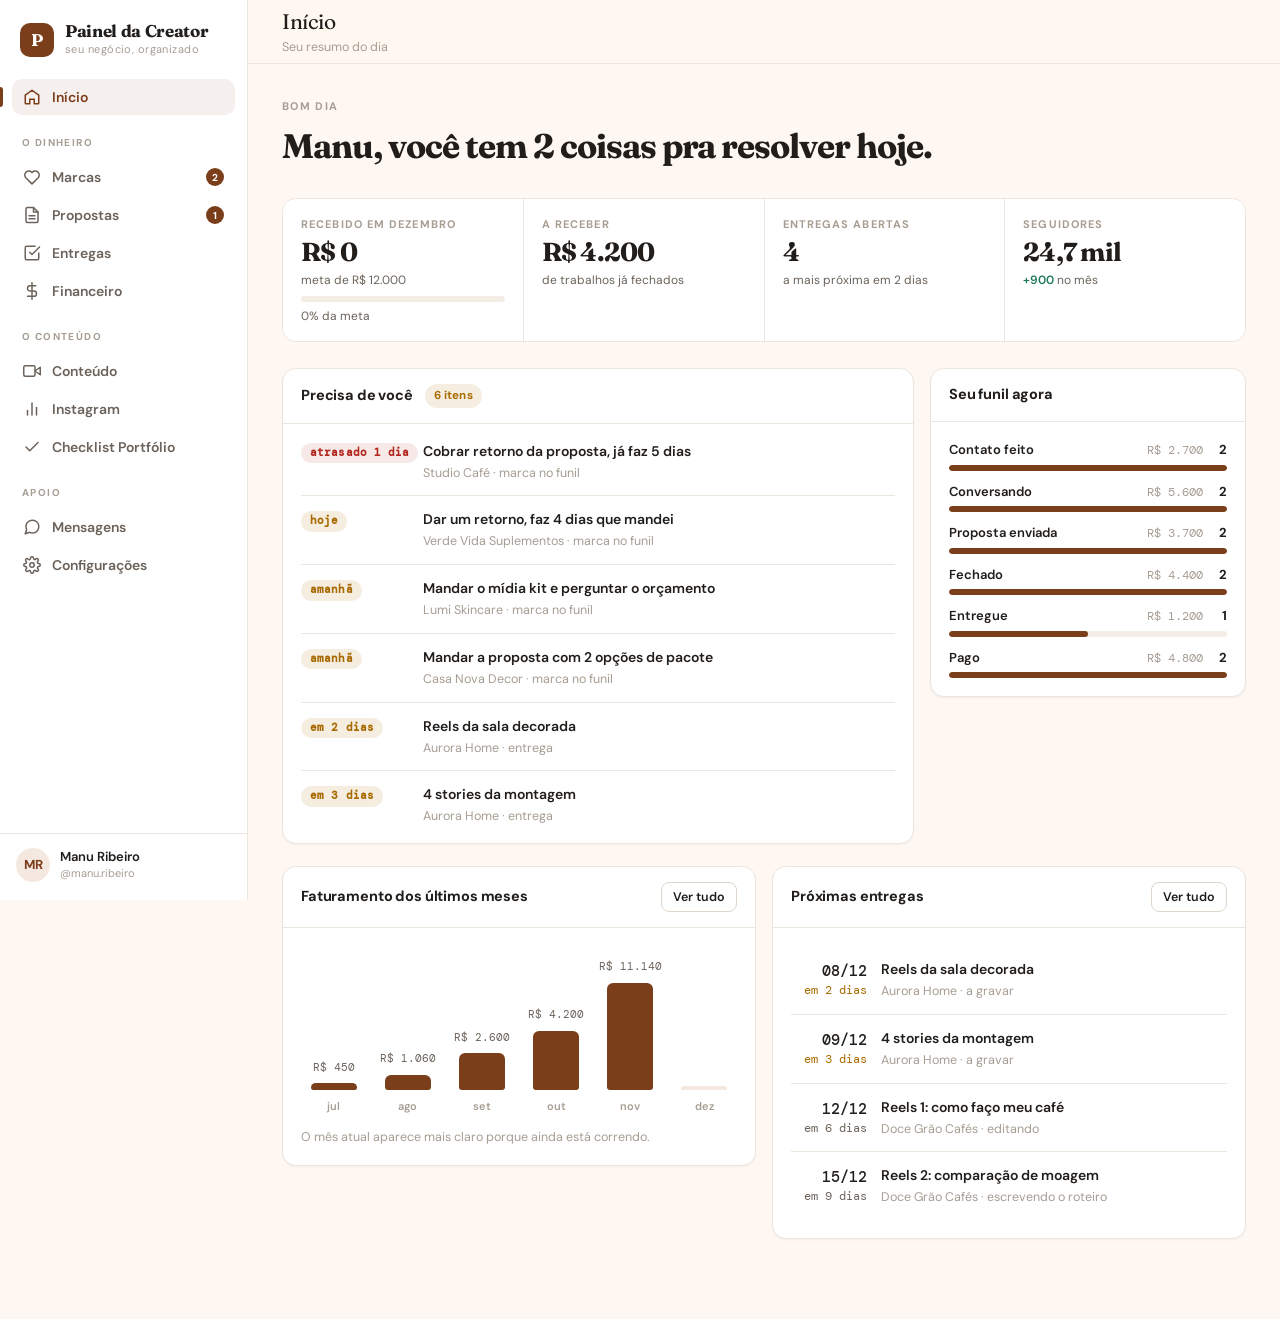
==== Painel-da-Creator.html @ 64c56a05 "Vídeo do YouTube e do Instagram nas referências, e versão de arquivo único As referências agora acei" ====
<!doctype html>
<html lang="pt-BR">
<head>
    <meta charset="utf-8">
    <meta name="viewport" content="width=device-width, initial-scale=1">
    <title>Painel da Creator</title>
    <meta name="description" content="O painel que organiza a carreira de uma creator: marcas, propostas, entregas, conteúdo, números e dinheiro num lugar só.">
    <meta name="robots" content="noindex">
    <link rel="icon" href="data:image/svg+xml,<svg xmlns='http://www.w3.org/2000/svg' viewBox='0 0 100 100'><rect width='100' height='100' rx='22' fill='%237B3E1B'/><text y='72' x='50' text-anchor='middle' font-size='58' font-family='Georgia,serif' font-weight='700' fill='white'>P</text></svg>">
    <link rel="preconnect" href="https://fonts.googleapis.com">
    <link rel="preconnect" href="https://fonts.gstatic.com" crossorigin>
    <link href="https://fonts.googleapis.com/css2?family=DM+Sans:opsz,wght@9..40,400;9..40,500;9..40,600;9..40,700&family=Fraunces:opsz,wght@9..144,600;9..144,700&family=DM+Mono:wght@400;500&display=swap" rel="stylesheet">
    <style>
/* css/app.css */
/* ==========================================================================
   Painel da Creator · design system
   Identidade lara.dam: marrom #7B3E1B · bege #FFF8F2 · DM Sans + Fraunces
   ========================================================================== */

:root {
    /* superfícies */
    --bg: #FFF8F2;
    --surface: #FFFFFF;
    --surface-2: #FDF9F5;
    --warm: #F4EDE5;

    /* texto */
    --ink: #211D1A;
    --soft: #6B635B;
    --muted: #A69D93;

    /* marca */
    --accent: #7B3E1B;
    --accent-dark: #582C13;
    --accent-light: #A75525;
    --accent-glow: rgba(123, 62, 27, 0.08);
    --accent-tint: #F4E8E1;

    /* traços */
    --border: #ECE6DF;
    --border-strong: #DED6CC;

    /* estados */
    --ok: #1F7A5C;
    --ok-bg: rgba(31, 122, 92, 0.10);
    --warn: #A86A00;
    --warn-bg: rgba(168, 106, 0, 0.12);
    --danger: #B3261E;
    --danger-bg: rgba(179, 38, 30, 0.10);
    --info: #3A5F8A;
    --info-bg: rgba(58, 95, 138, 0.10);

    /* forma */
    --r-sm: 10px;
    --r: 14px;
    --r-lg: 20px;
    --sh-xs: 0 1px 2px rgba(33, 29, 26, 0.05);
    --sh-sm: 0 1px 2px rgba(33, 29, 26, 0.04), 0 2px 6px rgba(33, 29, 26, 0.05);
    --sh-md: 0 4px 14px rgba(33, 29, 26, 0.07), 0 2px 5px rgba(33, 29, 26, 0.04);
    --sh-lg: 0 18px 48px rgba(33, 29, 26, 0.14);

    --sidebar-w: 248px;
    --topbar-h: 64px;
}

* { box-sizing: border-box; }

html, body {
    margin: 0;
    padding: 0;
    height: 100%;
}

body {
    background: var(--bg);
    color: var(--ink);
    font-family: 'DM Sans', -apple-system, BlinkMacSystemFont, sans-serif;
    font-size: 15px;
    line-height: 1.5;
    -webkit-font-smoothing: antialiased;
}

h1, h2, h3, h4 { margin: 0; font-weight: 700; letter-spacing: -0.01em; }

button, input, select, textarea { font-family: inherit; font-size: inherit; color: inherit; }

a { color: var(--accent); }

::selection { background: var(--accent-tint); }

/* ---------- tipografia utilitária ---------- */
.serif { font-family: 'Fraunces', Georgia, serif; font-optical-sizing: auto; }
.mono { font-family: 'DM Mono', ui-monospace, monospace; font-feature-settings: 'tnum'; }
.eyebrow {
    font-size: 11px;
    font-weight: 700;
    letter-spacing: 0.12em;
    text-transform: uppercase;
    color: var(--muted);
}
.dim { color: var(--soft); }
.muted { color: var(--muted); }

/* ==========================================================================
   Shell
   ========================================================================== */

.shell { display: flex; min-height: 100vh; }

/* ---------- sidebar ---------- */
.sidebar {
    width: var(--sidebar-w);
    flex-shrink: 0;
    background: var(--surface);
    border-right: 1px solid var(--border);
    display: flex;
    flex-direction: column;
    position: sticky;
    top: 0;
    height: 100vh;
    z-index: 40;
}

.brand {
    padding: 22px 20px 18px;
    display: flex;
    align-items: center;
    gap: 11px;
}

.brand-mark {
    width: 34px;
    height: 34px;
    border-radius: 10px;
    background: var(--accent);
    color: #fff;
    display: grid;
    place-items: center;
    font-family: 'Fraunces', serif;
    font-weight: 700;
    font-size: 17px;
    flex-shrink: 0;
}

.brand-name {
    font-family: 'Fraunces', serif;
    font-size: 17px;
    font-weight: 700;
    line-height: 1.1;
    letter-spacing: -0.02em;
}
.brand-sub { font-size: 11px; color: var(--muted); letter-spacing: 0.04em; }

.nav {
    flex: 1;
    overflow-y: auto;
    padding: 4px 12px 18px;
    display: flex;
    flex-direction: column;
    gap: 2px;
}
.nav::-webkit-scrollbar { width: 6px; }
.nav::-webkit-scrollbar-thumb { background: var(--border-strong); border-radius: 3px; }

.nav-label {
    font-size: 10px;
    font-weight: 700;
    letter-spacing: 0.14em;
    text-transform: uppercase;
    color: var(--muted);
    padding: 18px 10px 7px;
}
.nav-label:first-child { padding-top: 4px; }

.nav-item {
    display: flex;
    align-items: center;
    gap: 11px;
    width: 100%;
    padding: 9px 11px;
    border: none;
    background: none;
    border-radius: var(--r-sm);
    font-size: 14px;
    font-weight: 600;
    color: var(--soft);
    cursor: pointer;
    text-align: left;
    position: relative;
    transition: background 0.14s, color 0.14s;
}
.nav-item svg { width: 18px; height: 18px; flex-shrink: 0; }
.nav-item:hover { background: var(--surface-2); color: var(--ink); }
.nav-item.active { background: var(--accent-glow); color: var(--accent); }
.nav-item.active::before {
    content: '';
    position: absolute;
    left: -12px;
    top: 8px;
    bottom: 8px;
    width: 3px;
    border-radius: 0 3px 3px 0;
    background: var(--accent);
}
.nav-item:focus-visible { outline: 2px solid var(--accent); outline-offset: 2px; }

.nav-badge {
    margin-left: auto;
    background: var(--accent);
    color: #fff;
    font-size: 10px;
    font-weight: 700;
    min-width: 18px;
    height: 18px;
    padding: 0 5px;
    border-radius: 9px;
    display: grid;
    place-items: center;
}
.nav-badge[hidden] { display: none; }
.nav-item.active .nav-badge { background: var(--accent); }

.sidebar-foot {
    padding: 14px 16px 18px;
    border-top: 1px solid var(--border);
}

.me { display: flex; align-items: center; gap: 10px; }
.me-avatar {
    width: 34px; height: 34px;
    border-radius: 50%;
    background: var(--accent-tint);
    color: var(--accent);
    display: grid; place-items: center;
    font-weight: 700; font-size: 13px;
    flex-shrink: 0;
}
.me-name { font-size: 13px; font-weight: 600; line-height: 1.25; }
.me-handle { font-size: 11px; color: var(--muted); }

/* ---------- main ---------- */
.main { flex: 1; min-width: 0; display: flex; flex-direction: column; }

.topbar {
    height: var(--topbar-h);
    flex-shrink: 0;
    background: rgba(255, 248, 242, 0.86);
    backdrop-filter: blur(10px);
    border-bottom: 1px solid var(--border);
    display: flex;
    align-items: center;
    gap: 14px;
    padding: 0 clamp(18px, 3vw, 34px);
    position: sticky;
    top: 0;
    z-index: 30;
}

.menu-btn {
    display: none;
    background: none;
    border: 1px solid var(--border);
    border-radius: 9px;
    padding: 7px;
    cursor: pointer;
    color: var(--ink);
}
.menu-btn svg { width: 18px; height: 18px; display: block; }

.page-title { font-family: 'Fraunces', serif; font-size: 21px; letter-spacing: -0.02em; }
.page-hint { font-size: 12.5px; color: var(--muted); margin-top: 1px; }

.topbar-actions { margin-left: auto; display: flex; align-items: center; gap: 9px; }

.view {
    padding: clamp(20px, 3vw, 34px) clamp(18px, 3vw, 34px) 80px;
    max-width: 1360px;
    width: 100%;
    animation: viewIn 0.34s cubic-bezier(0.16, 1, 0.3, 1);
}

@keyframes viewIn {
    from { opacity: 0; transform: translateY(9px); }
    to { opacity: 1; transform: none; }
}

/* stagger de entrada, aplicado nos filhos diretos das seções */
.stagger > * { animation: riseIn 0.42s cubic-bezier(0.16, 1, 0.3, 1) backwards; }
.stagger > *:nth-child(1) { animation-delay: 0.02s; }
.stagger > *:nth-child(2) { animation-delay: 0.06s; }
.stagger > *:nth-child(3) { animation-delay: 0.10s; }
.stagger > *:nth-child(4) { animation-delay: 0.14s; }
.stagger > *:nth-child(5) { animation-delay: 0.18s; }
.stagger > *:nth-child(6) { animation-delay: 0.22s; }
.stagger > *:nth-child(7) { animation-delay: 0.26s; }
.stagger > *:nth-child(8) { animation-delay: 0.30s; }

@keyframes riseIn {
    from { opacity: 0; transform: translateY(12px); }
    to { opacity: 1; transform: none; }
}

@media (prefers-reduced-motion: reduce) {
    *, *::before, *::after {
        animation-duration: 0.01ms !important;
        transition-duration: 0.01ms !important;
    }
}

/* ==========================================================================
   Blocos de conteúdo
   ========================================================================== */

.section { margin-bottom: 34px; }
.section-head {
    display: flex;
    align-items: flex-end;
    gap: 14px;
    margin-bottom: 14px;
    flex-wrap: wrap;
}
.section-head h2 { font-family: 'Fraunces', serif; font-size: 19px; letter-spacing: -0.02em; }
.section-head p { margin: 2px 0 0; font-size: 13px; color: var(--soft); }
.section-head .spacer { margin-left: auto; }

.panel {
    background: var(--surface);
    border: 1px solid var(--border);
    border-radius: var(--r);
    box-shadow: var(--sh-xs);
}
.panel-head {
    padding: 15px 18px;
    border-bottom: 1px solid var(--border);
    display: flex;
    align-items: center;
    gap: 12px;
}
.panel-head h3 { font-size: 14.5px; }
.panel-head .spacer { margin-left: auto; }
.panel-body { padding: 18px; }
.panel-body.flush { padding: 0; }

.grid { display: grid; gap: 16px; }
.g2 { grid-template-columns: repeat(2, minmax(0, 1fr)); }
.g3 { grid-template-columns: repeat(3, minmax(0, 1fr)); }
.g4 { grid-template-columns: repeat(4, minmax(0, 1fr)); }
.g-2-1 { grid-template-columns: minmax(0, 2fr) minmax(0, 1fr); }
.g-1-2 { grid-template-columns: minmax(0, 1fr) minmax(0, 2fr); }

/* ---------- números em destaque (sem card, só linha e ar) ---------- */
.stats {
    display: grid;
    grid-template-columns: repeat(auto-fit, minmax(170px, 1fr));
    gap: 1px;
    background: var(--border);
    border: 1px solid var(--border);
    border-radius: var(--r);
    overflow: hidden;
}
.stat { background: var(--surface); padding: 17px 18px 16px; }
.stat-label {
    font-size: 11px;
    font-weight: 700;
    letter-spacing: 0.1em;
    text-transform: uppercase;
    color: var(--muted);
    display: flex;
    align-items: center;
    gap: 6px;
}
.stat-value {
    font-family: 'Fraunces', serif;
    font-size: 26px;
    font-weight: 700;
    letter-spacing: -0.03em;
    margin-top: 7px;
    line-height: 1.05;
}
.stat-value small { font-size: 15px; font-weight: 600; color: var(--soft); }
.stat-foot { font-size: 12px; color: var(--soft); margin-top: 5px; }
.stat-foot .up { color: var(--ok); font-weight: 600; }
.stat-foot .down { color: var(--danger); font-weight: 600; }

/* ---------- botões ---------- */
.btn {
    display: inline-flex;
    align-items: center;
    justify-content: center;
    gap: 7px;
    padding: 9px 15px;
    border-radius: var(--r-sm);
    border: 1px solid var(--border-strong);
    background: var(--surface);
    color: var(--ink);
    font-size: 13.5px;
    font-weight: 600;
    cursor: pointer;
    transition: background 0.14s, border-color 0.14s, transform 0.1s;
    white-space: nowrap;
}
.btn svg { width: 16px; height: 16px; }
.btn:hover { background: var(--surface-2); border-color: var(--muted); }
.btn:active { transform: translateY(1px); }
.btn:focus-visible { outline: 2px solid var(--accent); outline-offset: 2px; }

.btn-primary {
    background: var(--accent);
    border-color: var(--accent);
    color: #fff;
}
.btn-primary:hover { background: var(--accent-dark); border-color: var(--accent-dark); }

.btn-ghost { border-color: transparent; background: transparent; color: var(--soft); }
.btn-ghost:hover { background: var(--surface-2); color: var(--ink); border-color: transparent; }

.btn-sm { padding: 6px 11px; font-size: 12.5px; border-radius: 8px; }
.btn-sm svg { width: 14px; height: 14px; }

.btn-danger { color: var(--danger); border-color: var(--border-strong); }
.btn-danger:hover { background: var(--danger-bg); border-color: var(--danger); }

.icon-btn {
    width: 32px; height: 32px;
    display: grid; place-items: center;
    border-radius: 8px;
    border: 1px solid transparent;
    background: none;
    color: var(--soft);
    cursor: pointer;
}
.icon-btn svg { width: 16px; height: 16px; }
.icon-btn:hover { background: var(--surface-2); color: var(--ink); }
.icon-btn:focus-visible { outline: 2px solid var(--accent); outline-offset: 1px; }

/* ---------- pílulas / tags ---------- */
.pill {
    display: inline-flex;
    align-items: center;
    gap: 5px;
    padding: 3px 9px;
    border-radius: 999px;
    font-size: 11.5px;
    font-weight: 700;
    letter-spacing: 0.01em;
    background: var(--warm);
    color: var(--soft);
    white-space: nowrap;
}
.pill-ok { background: var(--ok-bg); color: var(--ok); }
.pill-warn { background: var(--warn-bg); color: var(--warn); }
.pill-danger { background: var(--danger-bg); color: var(--danger); }
.pill-info { background: var(--info-bg); color: var(--info); }
.pill-accent { background: var(--accent-glow); color: var(--accent); }
.pill-dot { width: 6px; height: 6px; border-radius: 50%; background: currentColor; }

/* ---------- tabelas ---------- */
.table-wrap { overflow-x: auto; }
table.data { width: 100%; border-collapse: collapse; font-size: 14px; }
table.data th {
    text-align: left;
    font-size: 11px;
    font-weight: 700;
    letter-spacing: 0.1em;
    text-transform: uppercase;
    color: var(--muted);
    padding: 11px 16px;
    border-bottom: 1px solid var(--border);
    white-space: nowrap;
    background: var(--surface-2);
}
table.data td {
    padding: 13px 16px;
    border-bottom: 1px solid var(--border);
    vertical-align: middle;
}
table.data tbody tr:last-child td { border-bottom: none; }
table.data tbody tr { transition: background 0.12s; }
table.data tbody tr:hover { background: var(--surface-2); }
table.data tbody tr.clickable { cursor: pointer; }
td.num, th.num { text-align: right; font-family: 'DM Mono', monospace; white-space: nowrap; }
td.acts { text-align: right; white-space: nowrap; }

.cell-title { font-weight: 600; }
.cell-sub { font-size: 12.5px; color: var(--muted); margin-top: 1px; }

/* ---------- formulários ---------- */
.field { display: block; margin-bottom: 14px; }
.field > label,
.label {
    display: block;
    font-size: 12px;
    font-weight: 700;
    letter-spacing: 0.04em;
    color: var(--soft);
    margin-bottom: 6px;
}
.input, .select, .textarea {
    width: 100%;
    padding: 10px 12px;
    border: 1px solid var(--border-strong);
    border-radius: var(--r-sm);
    background: var(--surface);
    font-size: 14px;
    transition: border-color 0.14s, box-shadow 0.14s;
}
.input:focus, .select:focus, .textarea:focus {
    outline: none;
    border-color: var(--accent);
    box-shadow: 0 0 0 3px var(--accent-glow);
}
.textarea { min-height: 96px; resize: vertical; line-height: 1.55; }
.select { appearance: none; background-image: url("data:image/svg+xml,%3Csvg xmlns='http://www.w3.org/2000/svg' width='12' height='12' viewBox='0 0 24 24' fill='none' stroke='%236B635B' stroke-width='3' stroke-linecap='round'%3E%3Cpolyline points='6 9 12 15 18 9'/%3E%3C/svg%3E"); background-repeat: no-repeat; background-position: right 12px center; padding-right: 32px; }
.field-row { display: grid; gap: 12px; grid-template-columns: repeat(2, minmax(0, 1fr)); }
.field-row.three { grid-template-columns: repeat(3, minmax(0, 1fr)); }
.help { font-size: 12px; color: var(--muted); margin-top: 5px; }

/* ---------- filtros / toolbar ---------- */
.toolbar {
    display: flex;
    align-items: center;
    gap: 9px;
    flex-wrap: wrap;
    margin-bottom: 14px;
}
.search {
    position: relative;
    flex: 1;
    min-width: 190px;
    max-width: 340px;
}
.search svg {
    position: absolute;
    left: 11px;
    top: 50%;
    transform: translateY(-50%);
    width: 16px; height: 16px;
    color: var(--muted);
    pointer-events: none;
}
.search input { padding-left: 34px; }

.chips { display: flex; gap: 6px; flex-wrap: wrap; }
.chip {
    padding: 6px 12px;
    border-radius: 999px;
    border: 1px solid var(--border-strong);
    background: var(--surface);
    font-size: 12.5px;
    font-weight: 600;
    color: var(--soft);
    cursor: pointer;
    transition: all 0.14s;
}
.chip:hover { border-color: var(--muted); color: var(--ink); }
.chip.on { background: var(--accent); border-color: var(--accent); color: #fff; }
.chip:focus-visible { outline: 2px solid var(--accent); outline-offset: 2px; }

/* ---------- kanban ---------- */
.board {
    display: grid;
    grid-auto-flow: column;
    grid-auto-columns: minmax(252px, 1fr);
    gap: 13px;
    overflow-x: auto;
    padding-bottom: 12px;
    align-items: start;
}
.col {
    background: var(--surface-2);
    border: 1px solid var(--border);
    border-radius: var(--r);
    display: flex;
    flex-direction: column;
    min-height: 130px;
    transition: background 0.16s, border-color 0.16s;
}
.col.drop { background: var(--accent-glow); border-color: var(--accent-light); border-style: dashed; }
.col-head {
    padding: 12px 14px 9px;
    display: flex;
    align-items: center;
    gap: 8px;
}
.col-head h4 { font-size: 12.5px; letter-spacing: 0.02em; }
.col-count {
    margin-left: auto;
    font-size: 11px;
    font-weight: 700;
    color: var(--muted);
    background: var(--surface);
    border: 1px solid var(--border);
    border-radius: 999px;
    padding: 1px 7px;
}
.col-total {
    padding: 0 14px 10px;
    font-size: 12px;
    color: var(--soft);
    font-family: 'DM Mono', monospace;
}
.col-body {
    padding: 0 10px 12px;
    display: flex;
    flex-direction: column;
    gap: 9px;
    min-height: 40px;
}

.card {
    background: var(--surface);
    border: 1px solid var(--border);
    border-radius: 11px;
    padding: 12px 13px;
    cursor: grab;
    box-shadow: var(--sh-xs);
    transition: box-shadow 0.16s, transform 0.16s, border-color 0.16s;
}
.card:hover { box-shadow: var(--sh-md); transform: translateY(-1px); border-color: var(--border-strong); }
.card:active { cursor: grabbing; }
.card.dragging { opacity: 0.45; transform: rotate(1.4deg) scale(0.98); }
.card-top { display: flex; align-items: flex-start; gap: 8px; }
.card-title { font-weight: 700; font-size: 14px; line-height: 1.3; }
.card-sub { font-size: 12.5px; color: var(--muted); margin-top: 2px; }
.card-foot {
    margin-top: 10px;
    display: flex;
    align-items: center;
    gap: 8px;
    flex-wrap: wrap;
}
.card-money { font-family: 'DM Mono', monospace; font-size: 13.5px; font-weight: 500; }
.card-avatar {
    width: 28px; height: 28px;
    border-radius: 8px;
    background: var(--accent-tint);
    color: var(--accent);
    display: grid; place-items: center;
    font-size: 11px; font-weight: 700;
    flex-shrink: 0;
}

/* ---------- listas de tarefa / checklist ---------- */
.check-list { display: flex; flex-direction: column; }
.check {
    display: flex;
    align-items: flex-start;
    gap: 11px;
    padding: 11px 4px;
    border-bottom: 1px solid var(--border);
    cursor: pointer;
}
.check:last-child { border-bottom: none; }
.check input { display: none; }
.check-box {
    width: 19px; height: 19px;
    border: 1.5px solid var(--border-strong);
    border-radius: 6px;
    flex-shrink: 0;
    margin-top: 1px;
    display: grid;
    place-items: center;
    transition: all 0.15s;
    background: var(--surface);
}
.check-box svg { width: 12px; height: 12px; color: #fff; opacity: 0; transform: scale(0.5); transition: all 0.15s; }
.check input:checked + .check-box { background: var(--accent); border-color: var(--accent); }
.check input:checked + .check-box svg { opacity: 1; transform: none; }
.check-text { font-size: 14px; line-height: 1.45; }
.check input:checked ~ .check-text { color: var(--muted); }
.check input:checked ~ .check-text > :first-child,
.check input:checked ~ .check-text small { opacity: 0.72; }
.check-text small { display: block; font-size: 12.5px; color: var(--muted); margin-top: 2px; text-decoration: none; }
.check:hover .check-box { border-color: var(--accent-light); }

.progress {
    height: 6px;
    background: var(--warm);
    border-radius: 999px;
    overflow: hidden;
}
.progress > span {
    display: block;
    height: 100%;
    background: var(--accent);
    border-radius: 999px;
    transition: width 0.5s cubic-bezier(0.16, 1, 0.3, 1);
}

/* ---------- blocos copiáveis (roteiros, mensagens) ---------- */
.snippet {
    border: 1px solid var(--border);
    border-radius: var(--r);
    background: var(--surface);
    overflow: hidden;
}
.snippet-head {
    padding: 12px 15px;
    background: var(--surface-2);
    border-bottom: 1px solid var(--border);
    display: flex;
    align-items: center;
    gap: 10px;
}
.snippet-head h4 { font-size: 14px; }
.snippet-head .spacer { margin-left: auto; }
.snippet-body {
    padding: 15px;
    font-size: 14px;
    line-height: 1.65;
    white-space: pre-wrap;
    color: var(--ink);
}
.snippet-body .ph {
    background: var(--accent-tint);
    color: var(--accent-dark);
    padding: 1px 5px;
    border-radius: 5px;
    font-weight: 600;
}

/* estrutura de roteiro em blocos (gancho / meio / fechamento) */
.beat {
    display: grid;
    grid-template-columns: 92px minmax(0, 1fr);
    gap: 14px;
    padding: 13px 0;
    border-bottom: 1px dashed var(--border-strong);
}
.beat:last-child { border-bottom: none; }
.beat-when {
    font-family: 'DM Mono', monospace;
    font-size: 12px;
    color: var(--accent);
    font-weight: 500;
    padding-top: 2px;
}
.beat-what { font-size: 14px; line-height: 1.6; }
.beat-what b { font-weight: 700; }
.beat-what em { color: var(--soft); font-style: normal; display: block; font-size: 13px; margin-top: 3px; }

/* ---------- modal ---------- */
.overlay {
    position: fixed;
    inset: 0;
    background: rgba(33, 29, 26, 0.42);
    backdrop-filter: blur(3px);
    z-index: 100;
    display: flex;
    align-items: flex-start;
    justify-content: center;
    padding: 5vh 18px 18px;
    overflow-y: auto;
    animation: fadeIn 0.18s ease;
}
@keyframes fadeIn { from { opacity: 0; } to { opacity: 1; } }

.modal {
    background: var(--surface);
    border-radius: var(--r-lg);
    box-shadow: var(--sh-lg);
    width: 100%;
    max-width: 560px;
    animation: modalIn 0.26s cubic-bezier(0.16, 1, 0.3, 1);
    overflow: hidden;
}
.modal.wide { max-width: 860px; }
@keyframes modalIn {
    from { opacity: 0; transform: translateY(16px) scale(0.985); }
    to { opacity: 1; transform: none; }
}
.modal-head {
    padding: 19px 22px 15px;
    border-bottom: 1px solid var(--border);
    display: flex;
    align-items: flex-start;
    gap: 12px;
}
.modal-head h3 { font-family: 'Fraunces', serif; font-size: 18px; letter-spacing: -0.02em; }
.modal-head p { margin: 3px 0 0; font-size: 13px; color: var(--soft); }
.modal-body { padding: 20px 22px; }
.modal-foot {
    padding: 15px 22px;
    border-top: 1px solid var(--border);
    display: flex;
    gap: 9px;
    justify-content: flex-end;
    background: var(--surface-2);
}
.modal-foot .spacer { margin-right: auto; }

/* ---------- toast ---------- */
.toasts {
    position: fixed;
    bottom: 22px;
    right: 22px;
    z-index: 200;
    display: flex;
    flex-direction: column;
    gap: 9px;
    pointer-events: none;
}
.toast {
    background: var(--ink);
    color: #fff;
    padding: 11px 17px;
    border-radius: var(--r-sm);
    font-size: 13.5px;
    font-weight: 600;
    box-shadow: var(--sh-lg);
    animation: toastIn 0.28s cubic-bezier(0.16, 1, 0.3, 1);
    display: flex;
    align-items: center;
    gap: 9px;
}
.toast svg { width: 16px; height: 16px; flex-shrink: 0; }
.toast.out { animation: toastOut 0.22s ease forwards; }
@keyframes toastIn { from { opacity: 0; transform: translateY(14px); } to { opacity: 1; transform: none; } }
@keyframes toastOut { to { opacity: 0; transform: translateY(8px); } }

/* ---------- vazio ---------- */
.empty {
    text-align: center;
    padding: 46px 24px;
    color: var(--muted);
}
.empty svg { width: 34px; height: 34px; opacity: 0.4; margin-bottom: 12px; }
.empty h4 { font-size: 15px; color: var(--soft); margin-bottom: 5px; }
.empty p { margin: 0 0 16px; font-size: 13.5px; max-width: 380px; margin-left: auto; margin-right: auto; }

/* ---------- gráfico de barras ---------- */
.bars { display: flex; align-items: flex-end; gap: 9px; height: 168px; padding-top: 12px; }
.bar-col { flex: 1; display: flex; flex-direction: column; align-items: center; gap: 8px; height: 100%; justify-content: flex-end; min-width: 0; }
.bar {
    width: 100%;
    max-width: 46px;
    background: var(--accent);
    border-radius: 6px 6px 3px 3px;
    min-height: 3px;
    position: relative;
    transition: height 0.7s cubic-bezier(0.16, 1, 0.3, 1), background 0.15s;
    cursor: default;
}
.bar.soft { background: var(--accent-tint); }
.bar:hover { background: var(--accent-dark); }
.bar.soft:hover { background: var(--warm); }
.bar-label { font-size: 11px; color: var(--muted); font-weight: 600; white-space: nowrap; }
.bar-value { font-size: 11px; font-family: 'DM Mono', monospace; color: var(--soft); }

/* ---------- linha do tempo / agenda ---------- */
.timeline { display: flex; flex-direction: column; }
.tl-item {
    display: grid;
    grid-template-columns: 76px minmax(0, 1fr);
    gap: 14px;
    padding: 13px 0;
    border-bottom: 1px solid var(--border);
}
.tl-item:last-child { border-bottom: none; }
.tl-when {
    font-family: 'DM Mono', monospace;
    font-size: 12px;
    color: var(--soft);
    text-align: right;
    padding-top: 2px;
    line-height: 1.4;
}
.tl-when b { display: block; font-size: 15px; color: var(--ink); font-weight: 500; }
.tl-what { font-size: 14px; font-weight: 600; }
.tl-sub { font-size: 12.5px; color: var(--muted); margin-top: 2px; }

/* ---------- calendário ---------- */
.cal { display: grid; grid-template-columns: repeat(7, minmax(0, 1fr)); gap: 1px; background: var(--border); border: 1px solid var(--border); border-radius: var(--r); overflow: hidden; }
.cal-dow { background: var(--surface-2); padding: 9px 6px; text-align: center; font-size: 10.5px; font-weight: 700; letter-spacing: 0.08em; text-transform: uppercase; color: var(--muted); }
.cal-day { background: var(--surface); min-width: 0; min-height: 88px; padding: 7px 8px; display: flex; flex-direction: column; gap: 4px; }
.cal-day.off { background: var(--surface-2); }
.cal-day.today .cal-num { background: var(--accent); color: #fff; }
.cal-num { font-size: 12px; font-weight: 600; color: var(--soft); width: 21px; height: 21px; display: grid; place-items: center; border-radius: 6px; }
.cal-ev {
    font-size: 11px;
    font-weight: 600;
    padding: 3px 6px;
    border-radius: 5px;
    background: var(--accent-glow);
    color: var(--accent);
    white-space: nowrap;
    overflow: hidden;
    text-overflow: ellipsis;
    cursor: default;
}
.cal-ev.ev-warn { background: var(--warn-bg); color: var(--warn); }
.cal-ev.ev-ok { background: var(--ok-bg); color: var(--ok); }

/* ---------- avisos ---------- */
.note {
    display: flex;
    gap: 11px;
    padding: 13px 15px;
    border-radius: var(--r-sm);
    background: var(--warn-bg);
    color: var(--warn);
    font-size: 13.5px;
    line-height: 1.5;
    align-items: flex-start;
}
.note svg { width: 17px; height: 17px; flex-shrink: 0; margin-top: 1px; }
.note b { font-weight: 700; }
.note.info { background: var(--info-bg); color: var(--info); }
.note.ok { background: var(--ok-bg); color: var(--ok); }
.note.accent { background: var(--accent-glow); color: var(--accent-dark); }

/* ---------- sub navegação ---------- */
.subnav {
    display: flex;
    gap: 3px;
    border-bottom: 1px solid var(--border);
    margin-bottom: 20px;
    overflow-x: auto;
}
.subnav button {
    padding: 10px 15px;
    border: none;
    background: none;
    font-size: 13.5px;
    font-weight: 600;
    color: var(--soft);
    cursor: pointer;
    border-bottom: 2px solid transparent;
    margin-bottom: -1px;
    white-space: nowrap;
    transition: color 0.14s, border-color 0.14s;
}
.subnav button:hover { color: var(--ink); }
.subnav button.on { color: var(--accent); border-bottom-color: var(--accent); }
.subnav button:focus-visible { outline: 2px solid var(--accent); outline-offset: -2px; }

/* ---------- acordeão ---------- */
.acc { border: 1px solid var(--border); border-radius: var(--r); overflow: hidden; background: var(--surface); }
.acc + .acc { margin-top: 11px; }
.acc-head {
    width: 100%;
    padding: 15px 17px;
    background: none;
    border: none;
    display: flex;
    align-items: center;
    gap: 12px;
    cursor: pointer;
    text-align: left;
}
.acc-head:hover { background: var(--surface-2); }
.acc-head h4 { font-size: 15px; }
.acc-head .spacer { margin-left: auto; }
.acc-seta { width: 16px; height: 16px; color: var(--muted); transition: transform 0.22s; flex-shrink: 0; display: block; }
.acc-seta svg { width: 16px; height: 16px; display: block; }
.acc.open .acc-seta { transform: rotate(180deg); }
.acc-body { padding: 0 17px 17px; display: none; }
.acc.open .acc-body { display: block; animation: fadeIn 0.2s ease; }

/* ==========================================================================
   Responsivo
   ========================================================================== */

.scrim { display: none; }

@media (max-width: 1080px) {
    .g4 { grid-template-columns: repeat(2, minmax(0, 1fr)); }
    .g-2-1, .g-1-2 { grid-template-columns: minmax(0, 1fr); }
}

@media (max-width: 900px) {
    .sidebar {
        position: fixed;
        left: 0; top: 0;
        transform: translateX(-100%);
        transition: transform 0.26s cubic-bezier(0.16, 1, 0.3, 1);
        box-shadow: var(--sh-lg);
    }
    body.nav-open .sidebar { transform: none; }
    body.nav-open .scrim {
        display: block;
        position: fixed;
        inset: 0;
        background: rgba(33, 29, 26, 0.4);
        z-index: 35;
        animation: fadeIn 0.2s ease;
    }
    .menu-btn { display: block; }
    .g3, .g2 { grid-template-columns: minmax(0, 1fr); }
    .field-row, .field-row.three { grid-template-columns: minmax(0, 1fr); }
    .cal-day { min-height: 62px; }
    .cal-ev { font-size: 10px; }
}

@media (max-width: 620px) {
    .g4 { grid-template-columns: minmax(0, 1fr); }
    .view { padding-left: 14px; padding-right: 14px; }
    .topbar { padding: 0 14px; }
    .page-title { font-size: 18px; }
    .page-hint { display: none; }
    .modal-foot { flex-wrap: wrap; }
}

/* ---------- impressão (pra ela exportar proposta em PDF) ---------- */
@media print {
    .sidebar, .topbar, .toasts, .no-print { display: none !important; }
    body { background: #fff; }
    .view { padding: 0; }
    .panel { border-color: #ddd; box-shadow: none; }
}

/* ==========================================================================
   Checklist Portfólio · componentes visuais
   Menos parede de texto, mais coisa pra olhar e clicar.
   ========================================================================== */

/* ---------- fundo com textura de pontinhos ---------- */
.dots {
    background-image: radial-gradient(circle, rgba(123, 62, 27, 0.09) 1px, transparent 1px);
    background-size: 22px 22px;
}

/* ---------- cabeçalho de aba com marca d'água ---------- */
.hero {
    position: relative;
    padding: 26px 28px 24px;
    border-radius: var(--r-lg);
    background: var(--surface);
    border: 1px solid var(--border);
    overflow: hidden;
    margin-bottom: 22px;
}
.hero-marca {
    position: absolute;
    right: -26px;
    top: -34px;
    font-size: 168px;
    line-height: 1;
    opacity: 0.07;
    pointer-events: none;
    user-select: none;
}
.hero h2 {
    font-family: 'Fraunces', serif;
    font-size: clamp(22px, 2.6vw, 29px);
    letter-spacing: -0.03em;
    position: relative;
}
.hero p {
    margin: 6px 0 0;
    font-size: 14px;
    color: var(--soft);
    max-width: 62ch;
    position: relative;
}
.hero-foot { margin-top: 16px; display: flex; align-items: center; gap: 10px; flex-wrap: wrap; position: relative; }

/* ---------- chip de contagem ---------- */
.count-chip {
    display: inline-flex;
    align-items: center;
    gap: 6px;
    background: var(--surface);
    border: 1px solid var(--border-strong);
    border-radius: 999px;
    padding: 7px 15px;
    font-size: 13px;
    color: var(--soft);
    box-shadow: var(--sh-xs);
}
.count-chip b { color: var(--ink); font-size: 15px; font-weight: 700; }

/* ---------- barra de filtros ---------- */
.filtros {
    display: flex;
    gap: 10px;
    flex-wrap: wrap;
    align-items: center;
    margin-bottom: 22px;
}
.filtros .search { max-width: 320px; }
.filtros .search input {
    border-radius: 999px;
    padding-top: 11px;
    padding-bottom: 11px;
    box-shadow: var(--sh-xs);
}

/* ---------- dropdown ---------- */
.dd { position: relative; }
.dd-btn {
    display: inline-flex;
    align-items: center;
    gap: 8px;
    padding: 11px 16px;
    border-radius: 999px;
    border: 1px solid var(--border-strong);
    background: var(--surface);
    font-size: 13.5px;
    font-weight: 600;
    cursor: pointer;
    box-shadow: var(--sh-xs);
    transition: border-color 0.14s;
}
.dd-btn:hover { border-color: var(--muted); }
.dd-btn:focus-visible { outline: 2px solid var(--accent); outline-offset: 2px; }
.dd-btn .dd-rotulo { color: var(--accent); font-weight: 700; }
.dd-btn svg { width: 15px; height: 15px; color: var(--muted); transition: transform 0.2s; }
.dd.aberto .dd-btn svg { transform: rotate(180deg); }
.dd.aberto .dd-btn { border-color: var(--accent-light); }

.dd-menu {
    position: absolute;
    top: calc(100% + 7px);
    left: 0;
    min-width: 220px;
    background: var(--surface);
    border: 1px solid var(--border);
    border-radius: 15px;
    box-shadow: var(--sh-lg);
    padding: 7px;
    z-index: 50;
    display: none;
    animation: ddIn 0.16s ease;
    max-height: 320px;
    overflow-y: auto;
}
.dd.aberto .dd-menu { display: block; }
@keyframes ddIn { from { opacity: 0; transform: translateY(-5px); } to { opacity: 1; transform: none; } }

.dd-item {
    display: flex;
    align-items: center;
    gap: 9px;
    width: 100%;
    padding: 10px 13px;
    border: none;
    background: none;
    border-radius: 10px;
    font-size: 14px;
    font-weight: 600;
    color: var(--soft);
    cursor: pointer;
    text-align: left;
}
.dd-item:hover { background: var(--surface-2); color: var(--ink); }
.dd-item.on { background: var(--accent-tint); color: var(--accent-dark); }
.dd-item .dd-check { margin-left: auto; width: 15px; height: 15px; opacity: 0; }
.dd-item.on .dd-check { opacity: 1; }

/* ---------- grid de referências ---------- */
.ref-grid {
    display: grid;
    grid-template-columns: repeat(auto-fill, minmax(248px, 1fr));
    gap: 20px;
}

.ref-card {
    background: var(--surface);
    border: 1px solid var(--border);
    border-radius: 18px;
    overflow: hidden;
    cursor: pointer;
    transition: transform 0.2s cubic-bezier(0.16, 1, 0.3, 1), box-shadow 0.2s, border-color 0.2s;
    display: flex;
    flex-direction: column;
    text-align: left;
    padding: 0;
    font: inherit;
    color: inherit;
    width: 100%;
}
.ref-card:hover { transform: translateY(-3px); box-shadow: var(--sh-md); border-color: var(--border-strong); }
.ref-card:focus-visible { outline: 2px solid var(--accent); outline-offset: 3px; }

.ref-capa {
    position: relative;
    aspect-ratio: 4 / 5;
    display: grid;
    place-items: center;
    overflow: hidden;
}
.ref-capa img, .ref-capa video { width: 100%; height: 100%; object-fit: cover; display: block; }
.ref-emoji {
    font-size: 84px;
    line-height: 1;
    filter: drop-shadow(0 6px 16px rgba(33, 29, 26, 0.2));
    transition: transform 0.3s cubic-bezier(0.16, 1, 0.3, 1);
}
.ref-card:hover .ref-emoji { transform: scale(1.09) rotate(-4deg); }

.ref-badge {
    position: absolute;
    top: 11px;
    left: 11px;
    background: rgba(255, 255, 255, 0.94);
    backdrop-filter: blur(6px);
    border-radius: 999px;
    padding: 5px 11px;
    font-size: 11.5px;
    font-weight: 700;
    color: var(--ink);
    box-shadow: var(--sh-xs);
}
.ref-play {
    position: absolute;
    bottom: 11px;
    right: 11px;
    width: 34px;
    height: 34px;
    border-radius: 50%;
    background: rgba(255, 255, 255, 0.94);
    backdrop-filter: blur(6px);
    display: grid;
    place-items: center;
    box-shadow: var(--sh-sm);
    transition: transform 0.2s;
}
.ref-card:hover .ref-play { transform: scale(1.12); }
.ref-play svg { width: 14px; height: 14px; color: var(--ink); margin-left: 2px; }

.ref-dur {
    position: absolute;
    bottom: 13px;
    left: 11px;
    background: rgba(33, 29, 26, 0.72);
    color: #fff;
    border-radius: 999px;
    padding: 3px 9px;
    font-size: 11px;
    font-weight: 600;
    font-family: 'DM Mono', monospace;
}

.ref-info { padding: 14px 15px 15px; }
.ref-info h4 { font-size: 15.5px; line-height: 1.3; }
.ref-info p {
    margin: 5px 0 11px;
    font-size: 13px;
    color: var(--soft);
    line-height: 1.5;
    display: -webkit-box;
    -webkit-line-clamp: 2;
    -webkit-box-orient: vertical;
    overflow: hidden;
}
.ref-tags { display: flex; gap: 6px; flex-wrap: wrap; align-items: center; }

/* ---------- cores de categoria ---------- */
.c-terra    { --cat: #B85C38; --cat-bg: #FBEDE6; }
.c-oliva    { --cat: #6B7A3F; --cat-bg: #F1F3E6; }
.c-mostarda { --cat: #B5811F; --cat-bg: #FBF1DE; }
.c-coral    { --cat: #C0554A; --cat-bg: #FBEAE7; }
.c-rosa     { --cat: #A85B72; --cat-bg: #FAEBEF; }
.c-petroleo { --cat: #3B6675; --cat-bg: #E8F0F3; }
.c-musgo    { --cat: #48745A; --cat-bg: #E9F2EC; }
.c-areia    { --cat: #96754E; --cat-bg: #F6EFE5; }

.pill-cat { background: var(--cat-bg); color: var(--cat); }
.capa-cat {
    background:
        radial-gradient(circle at 50% 44%, color-mix(in srgb, var(--cat) 16%, transparent), transparent 60%),
        linear-gradient(155deg, var(--cat-bg) 0%, var(--surface) 62%, var(--cat-bg) 100%);
}
.capa-cat::after {
    content: '';
    position: absolute;
    inset: 0;
    background-image: radial-gradient(circle, color-mix(in srgb, var(--cat) 22%, transparent) 1px, transparent 1px);
    background-size: 17px 17px;
    opacity: 0.5;
}
.capa-cat > .ref-emoji { position: relative; z-index: 1; }

/* ---------- seções do checklist ---------- */
.cl-sec {
    background: var(--surface);
    border: 1px solid var(--border);
    border-radius: 18px;
    overflow: hidden;
    margin-bottom: 14px;
    transition: border-color 0.18s, box-shadow 0.18s;
}
.cl-sec:hover { border-color: var(--border-strong); }
.cl-sec.aberta { box-shadow: var(--sh-sm); }

.cl-head {
    display: flex;
    align-items: center;
    gap: 15px;
    width: 100%;
    padding: 17px 20px;
    background: none;
    border: none;
    cursor: pointer;
    text-align: left;
    font: inherit;
    color: inherit;
}
.cl-head:hover { background: var(--surface-2); }
.cl-head:focus-visible { outline: 2px solid var(--accent); outline-offset: -3px; }

.cl-emoji {
    width: 46px;
    height: 46px;
    border-radius: 14px;
    background: var(--accent-tint);
    display: grid;
    place-items: center;
    font-size: 23px;
    flex-shrink: 0;
    transition: transform 0.25s cubic-bezier(0.16, 1, 0.3, 1);
}
.cl-sec.aberta .cl-emoji { transform: scale(1.06) rotate(-5deg); }
.cl-sec.completa .cl-emoji { background: var(--ok-bg); }

.cl-tit { flex: 1; min-width: 0; }
.cl-tit h3 { font-size: 16.5px; letter-spacing: -0.01em; }
.cl-tit p { margin: 2px 0 0; font-size: 13px; color: var(--muted); }

.cl-progresso { display: flex; align-items: center; gap: 11px; flex-shrink: 0; }
.cl-fracao {
    font-family: 'DM Mono', monospace;
    font-size: 13px;
    font-weight: 500;
    color: var(--soft);
    white-space: nowrap;
}
.cl-sec.completa .cl-fracao { color: var(--ok); font-weight: 700; }
.cl-anel { width: 36px; height: 36px; flex-shrink: 0; transform: rotate(-90deg); }
.cl-anel circle { fill: none; stroke-width: 3.5; stroke-linecap: round; }
.cl-anel .trilho { stroke: var(--warm); }
.cl-anel .arco { stroke: var(--accent); transition: stroke-dashoffset 0.55s cubic-bezier(0.16, 1, 0.3, 1); }
.cl-sec.completa .cl-anel .arco { stroke: var(--ok); }
.cl-seta { width: 17px; height: 17px; color: var(--muted); transition: transform 0.22s; flex-shrink: 0; }
.cl-sec.aberta .cl-seta { transform: rotate(180deg); }

.cl-body { padding: 0 20px 20px; display: none; }
.cl-sec.aberta .cl-body { display: block; animation: fadeIn 0.22s ease; }
.cl-porque {
    background: var(--accent-glow);
    border-radius: 12px;
    padding: 13px 15px;
    font-size: 13.5px;
    line-height: 1.6;
    color: var(--accent-dark);
    margin-bottom: 6px;
}

/* ---------- placar grande ---------- */
.placar {
    display: flex;
    align-items: center;
    gap: 26px;
    flex-wrap: wrap;
    background: var(--surface);
    border: 1px solid var(--border);
    border-radius: var(--r-lg);
    padding: 24px 28px;
    margin-bottom: 22px;
}
.placar-num {
    font-family: 'Fraunces', serif;
    font-size: clamp(38px, 5vw, 52px);
    line-height: 1;
    letter-spacing: -0.04em;
}
.placar-num small { font-size: 0.44em; }
.placar-txt { flex: 1; min-width: 230px; }
.placar-txt p { margin: 8px 0 0; font-size: 13.5px; color: var(--soft); line-height: 1.55; }
.placar-barra { flex-basis: 100%; }

/* ---------- ficha da referência (dentro do modal) ---------- */
.ficha-capa {
    aspect-ratio: 16 / 9;
    background: var(--surface-2);
    border-radius: 14px;
    display: grid;
    place-items: center;
    position: relative;
    overflow: hidden;
    margin-bottom: 18px;
}
.ficha-capa video, .ficha-capa img { width: 100%; height: 100%; object-fit: cover; }
.ficha-capa.capa-cat { aspect-ratio: 5 / 2; }
.ficha-capa .ref-emoji { font-size: 72px; }

.ficha-linha {
    display: grid;
    grid-template-columns: 118px minmax(0, 1fr);
    gap: 14px;
    padding: 13px 0;
    border-bottom: 1px solid var(--border);
    align-items: start;
}
.ficha-linha:last-child { border-bottom: none; }
.ficha-rot {
    font-size: 11px;
    font-weight: 700;
    letter-spacing: 0.1em;
    text-transform: uppercase;
    color: var(--muted);
    padding-top: 2px;
}
.ficha-val { font-size: 14px; line-height: 1.6; }

@media (max-width: 620px) {
    .ficha-linha { grid-template-columns: minmax(0, 1fr); gap: 5px; }
    .ref-grid { grid-template-columns: repeat(auto-fill, minmax(158px, 1fr)); gap: 13px; }
    .ref-emoji { font-size: 46px; }
    .placar { padding: 20px; gap: 18px; }
    .cl-head { padding: 14px 15px; gap: 12px; }
    .cl-tit p { display: none; }
    .cl-body { padding: 0 15px 16px; }
}

</style>
</head>
<body data-versao-local="2026-09-09">

<div class="shell">

    <aside class="sidebar">
        <div class="brand">
            <div class="brand-mark">P</div>
            <div>
                <div class="brand-name">Painel da Creator</div>
                <div class="brand-sub">seu negócio, organizado</div>
            </div>
        </div>

        <nav class="nav" id="nav" aria-label="Menu principal"></nav>

        <div class="sidebar-foot">
            <div class="me">
                <div class="me-avatar" id="meAvatar">C</div>
                <div style="min-width:0">
                    <div class="me-name" id="meNome">Sua conta</div>
                    <div class="me-handle" id="meArroba">preencha seus dados</div>
                </div>
            </div>
        </div>
    </aside>

    <div class="scrim" id="scrim"></div>

    <main class="main">
        <header class="topbar">
            <button class="menu-btn" id="menuBtn" type="button" aria-label="Abrir menu">
                <svg viewBox="0 0 24 24" fill="none" stroke="currentColor" stroke-width="2" stroke-linecap="round">
                    <line x1="3" y1="12" x2="21" y2="12"/><line x1="3" y1="6" x2="21" y2="6"/><line x1="3" y1="18" x2="21" y2="18"/>
                </svg>
            </button>
            <div>
                <div class="page-title" id="pageTitle">Início</div>
                <div class="page-hint" id="pageHint"></div>
            </div>
            <div class="topbar-actions" id="topbarActions"></div>
        </header>

        <div class="view" id="view"></div>
    </main>

</div>

<script>
/* js/ui.js */
/* ==========================================================================
   UI · pecinhas que todas as abas usam
   ========================================================================== */

const UI = (() => {

    /* ---------- ícones (traço, 24x24) ---------- */
    const P = {
        casa: '<path d="M3 9.5 12 3l9 6.5V20a1 1 0 0 1-1 1h-5v-6H9v6H4a1 1 0 0 1-1-1z"/>',
        marcas: '<path d="M20.6 12.6 12 21.2l-8.6-8.6A5 5 0 1 1 12 6.1a5 5 0 1 1 8.6 6.5z"/>',
        proposta: '<path d="M14 2H6a2 2 0 0 0-2 2v16a2 2 0 0 0 2 2h12a2 2 0 0 0 2-2V8z"/><polyline points="14 2 14 8 20 8"/><line x1="16" y1="13" x2="8" y2="13"/><line x1="16" y1="17" x2="8" y2="17"/>',
        entrega: '<path d="M9 11l3 3L22 4"/><path d="M21 12v7a2 2 0 0 1-2 2H5a2 2 0 0 1-2-2V5a2 2 0 0 1 2-2h11"/>',
        video: '<polygon points="23 7 16 12 23 17 23 7"/><rect x="1" y="5" width="15" height="14" rx="2"/>',
        grafico: '<line x1="18" y1="20" x2="18" y2="10"/><line x1="12" y1="20" x2="12" y2="4"/><line x1="6" y1="20" x2="6" y2="14"/>',
        dinheiro: '<line x1="12" y1="1" x2="12" y2="23"/><path d="M17 5H9.5a3.5 3.5 0 0 0 0 7h5a3.5 3.5 0 0 1 0 7H6"/>',
        check: '<polyline points="20 6 9 17 4 12"/>',
        chat: '<path d="M21 11.5a8.4 8.4 0 0 1-.9 3.8 8.5 8.5 0 0 1-7.6 4.7 8.4 8.4 0 0 1-3.8-.9L3 21l1.9-5.7a8.4 8.4 0 0 1-.9-3.8 8.5 8.5 0 0 1 4.7-7.6 8.4 8.4 0 0 1 3.8-.9h.5a8.5 8.5 0 0 1 8 8z"/>',
        config: '<circle cx="12" cy="12" r="3"/><path d="M19.4 15a1.7 1.7 0 0 0 .3 1.8l.1.1a2 2 0 1 1-2.8 2.8l-.1-.1a1.7 1.7 0 0 0-1.8-.3 1.7 1.7 0 0 0-1 1.5V21a2 2 0 1 1-4 0v-.1A1.7 1.7 0 0 0 9 19.4a1.7 1.7 0 0 0-1.8.3l-.1.1a2 2 0 1 1-2.8-2.8l.1-.1a1.7 1.7 0 0 0 .3-1.8 1.7 1.7 0 0 0-1.5-1H3a2 2 0 1 1 0-4h.1A1.7 1.7 0 0 0 4.6 9a1.7 1.7 0 0 0-.3-1.8l-.1-.1a2 2 0 1 1 2.8-2.8l.1.1a1.7 1.7 0 0 0 1.8.3H9a1.7 1.7 0 0 0 1-1.5V3a2 2 0 1 1 4 0v.1a1.7 1.7 0 0 0 1 1.5 1.7 1.7 0 0 0 1.8-.3l.1-.1a2 2 0 1 1 2.8 2.8l-.1.1a1.7 1.7 0 0 0-.3 1.8V9a1.7 1.7 0 0 0 1.5 1H21a2 2 0 1 1 0 4h-.1a1.7 1.7 0 0 0-1.5 1z"/>',
        mais: '<line x1="12" y1="5" x2="12" y2="19"/><line x1="5" y1="12" x2="19" y2="12"/>',
        busca: '<circle cx="11" cy="11" r="8"/><line x1="21" y1="21" x2="16.65" y2="16.65"/>',
        lapis: '<path d="M17 3a2.8 2.8 0 1 1 4 4L7.5 20.5 2 22l1.5-5.5z"/>',
        lixo: '<polyline points="3 6 5 6 21 6"/><path d="M19 6v14a2 2 0 0 1-2 2H7a2 2 0 0 1-2-2V6m3 0V4a2 2 0 0 1 2-2h4a2 2 0 0 1 2 2v2"/>',
        copiar: '<rect x="9" y="9" width="13" height="13" rx="2"/><path d="M5 15H4a2 2 0 0 1-2-2V4a2 2 0 0 1 2-2h9a2 2 0 0 1 2 2v1"/>',
        x: '<line x1="18" y1="6" x2="6" y2="18"/><line x1="6" y1="6" x2="18" y2="18"/>',
        menu: '<line x1="3" y1="12" x2="21" y2="12"/><line x1="3" y1="6" x2="21" y2="6"/><line x1="3" y1="18" x2="21" y2="18"/>',
        alerta: '<path d="M10.3 3.9 1.8 18a2 2 0 0 0 1.7 3h17a2 2 0 0 0 1.7-3L13.7 3.9a2 2 0 0 0-3.4 0z"/><line x1="12" y1="9" x2="12" y2="13"/><line x1="12" y1="17" x2="12.01" y2="17"/>',
        info: '<circle cx="12" cy="12" r="10"/><line x1="12" y1="16" x2="12" y2="12"/><line x1="12" y1="8" x2="12.01" y2="8"/>',
        relogio: '<circle cx="12" cy="12" r="10"/><polyline points="12 6 12 12 16 14"/>',
        calendario: '<rect x="3" y="4" width="18" height="18" rx="2"/><line x1="16" y1="2" x2="16" y2="6"/><line x1="8" y1="2" x2="8" y2="6"/><line x1="3" y1="10" x2="21" y2="10"/>',
        seta: '<polyline points="6 9 12 15 18 9"/>',
        setaDir: '<polyline points="9 18 15 12 9 6"/>',
        baixar: '<path d="M21 15v4a2 2 0 0 1-2 2H5a2 2 0 0 1-2-2v-4"/><polyline points="7 10 12 15 17 10"/><line x1="12" y1="15" x2="12" y2="3"/>',
        subir: '<path d="M21 15v4a2 2 0 0 1-2 2H5a2 2 0 0 1-2-2v-4"/><polyline points="17 8 12 3 7 8"/><line x1="12" y1="3" x2="12" y2="15"/>',
        estrela: '<polygon points="12 2 15.1 8.3 22 9.3 17 14.1 18.2 21 12 17.8 5.8 21 7 14.1 2 9.3 8.9 8.3 12 2"/>',
        usuario: '<path d="M20 21v-2a4 4 0 0 0-4-4H8a4 4 0 0 0-4 4v2"/><circle cx="12" cy="7" r="4"/>',
        vazio: '<path d="M22 12h-6l-2 3h-4l-2-3H2"/><path d="M5.5 5.5 2 12v6a2 2 0 0 0 2 2h16a2 2 0 0 0 2-2v-6l-3.5-6.5A2 2 0 0 0 16.7 4H7.3a2 2 0 0 0-1.8 1.5z"/>',
        link: '<path d="M10 13a5 5 0 0 0 7.5.5l3-3a5 5 0 0 0-7-7l-1.7 1.7"/><path d="M14 11a5 5 0 0 0-7.5-.5l-3 3a5 5 0 0 0 7 7l1.7-1.7"/>',
        imprimir: '<polyline points="6 9 6 2 18 2 18 9"/><path d="M6 18H4a2 2 0 0 1-2-2v-5a2 2 0 0 1 2-2h16a2 2 0 0 1 2 2v5a2 2 0 0 1-2 2h-2"/><rect x="6" y="14" width="12" height="8"/>',
        raio: '<polygon points="13 2 3 14 12 14 11 22 21 10 12 10 13 2"/>',
        livro: '<path d="M4 19.5A2.5 2.5 0 0 1 6.5 17H20"/><path d="M6.5 2H20v20H6.5A2.5 2.5 0 0 1 4 19.5v-15A2.5 2.5 0 0 1 6.5 2z"/>'
    };

    function icon(nome, tamanho) {
        const d = P[nome] || P.info;
        const s = tamanho ? ` width="${tamanho}" height="${tamanho}"` : '';
        return `<svg${s} viewBox="0 0 24 24" fill="none" stroke="currentColor" stroke-width="2" stroke-linecap="round" stroke-linejoin="round">${d}</svg>`;
    }

    /* ---------- formatação ---------- */
    const brl = v => (Number(v) || 0).toLocaleString('pt-BR', { style: 'currency', currency: 'BRL', maximumFractionDigits: 0 });
    const brlExato = v => (Number(v) || 0).toLocaleString('pt-BR', { style: 'currency', currency: 'BRL', minimumFractionDigits: 2 });
    const numero = v => (Number(v) || 0).toLocaleString('pt-BR');

    function compacto(v) {
        const n = Number(v) || 0;
        if (n >= 1000000) return (n / 1000000).toFixed(1).replace('.0', '').replace('.', ',') + ' mi';
        if (n >= 1000) return (n / 1000).toFixed(1).replace('.0', '').replace('.', ',') + ' mil';
        return String(n);
    }

    const MESES = ['janeiro', 'fevereiro', 'março', 'abril', 'maio', 'junho', 'julho', 'agosto', 'setembro', 'outubro', 'novembro', 'dezembro'];
    const MESES_CURTO = ['jan', 'fev', 'mar', 'abr', 'mai', 'jun', 'jul', 'ago', 'set', 'out', 'nov', 'dez'];

    function data(iso, formato) {
        if (!iso) return '';
        const [a, m, d] = String(iso).slice(0, 10).split('-').map(Number);
        if (!a || !m) return '';
        if (formato === 'longo') return `${d} de ${MESES[m - 1]}`;
        if (formato === 'mes') return `${MESES_CURTO[m - 1]}/${String(a).slice(2)}`;
        return `${String(d).padStart(2, '0')}/${String(m).padStart(2, '0')}`;
    }

    /** diferença em dias entre hoje e uma data ISO (negativo = passou) */
    function emDias(iso) {
        if (!iso) return null;
        const [a, m, d] = String(iso).slice(0, 10).split('-').map(Number);
        if (!a || !m || !d) return null;
        const hoje = new Date(); hoje.setHours(0, 0, 0, 0);
        const alvo = new Date(a, m - 1, d);   // meia-noite local, igual ao hoje
        return Math.round((alvo - hoje) / 86400000);
    }

    /** "hoje", "amanhã", "atrasado 3 dias", "em 5 dias" */
    function prazoTexto(iso) {
        const d = emDias(iso);
        if (d === null) return { texto: 'sem prazo', tom: '' };
        if (d < -1) return { texto: `atrasado ${Math.abs(d)} dias`, tom: 'danger' };
        if (d === -1) return { texto: 'atrasado 1 dia', tom: 'danger' };
        if (d === 0) return { texto: 'hoje', tom: 'warn' };
        if (d === 1) return { texto: 'amanhã', tom: 'warn' };
        if (d <= 3) return { texto: `em ${d} dias`, tom: 'warn' };
        return { texto: `em ${d} dias`, tom: '' };
    }

    const esc = s => String(s == null ? '' : s)
        .replace(/&/g, '&amp;').replace(/</g, '&lt;').replace(/>/g, '&gt;')
        .replace(/"/g, '&quot;').replace(/'/g, '&#39;');

    const iniciais = nome => String(nome || '?').trim().split(/\s+/).slice(0, 2).map(p => p[0]).join('').toUpperCase();

    /* ---------- avisos ---------- */
    function toast(msg, tipo) {
        let caixa = document.querySelector('.toasts');
        if (!caixa) {
            caixa = document.createElement('div');
            caixa.className = 'toasts';
            document.body.appendChild(caixa);
        }
        const el = document.createElement('div');
        el.className = 'toast';
        el.innerHTML = icon(tipo === 'erro' ? 'alerta' : 'check', 16) + '<span>' + esc(msg) + '</span>';
        caixa.appendChild(el);
        setTimeout(() => {
            el.classList.add('out');
            setTimeout(() => el.remove(), 220);
        }, 2600);
    }

    /* ---------- modal ---------- */
    let aoFechar = null;

    function modal({ titulo, sub, corpo, rodape, largo, aoAbrir }) {
        fecharModal();
        const overlay = document.createElement('div');
        overlay.className = 'overlay';
        overlay.innerHTML = `
            <div class="modal${largo ? ' wide' : ''}" role="dialog" aria-modal="true" aria-label="${esc(titulo)}">
                <div class="modal-head">
                    <div style="flex:1">
                        <h3>${esc(titulo)}</h3>
                        ${sub ? `<p>${esc(sub)}</p>` : ''}
                    </div>
                    <button class="icon-btn" data-fechar type="button" aria-label="Fechar">${icon('x', 18)}</button>
                </div>
                <div class="modal-body">${corpo || ''}</div>
                ${rodape ? `<div class="modal-foot">${rodape}</div>` : ''}
            </div>`;
        document.body.appendChild(overlay);
        document.body.style.overflow = 'hidden';

        overlay.addEventListener('click', e => {
            if (e.target === overlay || e.target.closest('[data-fechar]')) fecharModal();
        });
        aoFechar = () => { document.body.style.overflow = ''; };

        const primeiro = overlay.querySelector('input, textarea, select');
        if (primeiro) setTimeout(() => primeiro.focus(), 60);
        if (aoAbrir) aoAbrir(overlay);
        return overlay;
    }

    function fecharModal() {
        const o = document.querySelector('.overlay');
        if (o) o.remove();
        if (aoFechar) { aoFechar(); aoFechar = null; }
    }

    document.addEventListener('keydown', e => {
        if (e.key === 'Escape') fecharModal();
    });

    /** confirma antes de apagar */
    function confirmar({ titulo, texto, botao = 'Apagar', aoConfirmar }) {
        modal({
            titulo,
            corpo: `<p style="margin:0;font-size:14.5px;line-height:1.6;color:var(--soft)">${esc(texto)}</p>`,
            rodape: `<button class="btn" data-fechar type="button">Cancelar</button>
                     <button class="btn btn-primary" data-ok type="button">${esc(botao)}</button>`,
            aoAbrir(o) {
                o.querySelector('[data-ok]').addEventListener('click', () => {
                    fecharModal();
                    aoConfirmar();
                });
            }
        });
    }

    /* ---------- copiar ---------- */
    function copiar(texto, aviso = 'Copiado!') {
        const feito = () => toast(aviso);
        if (navigator.clipboard && window.isSecureContext) {
            navigator.clipboard.writeText(texto).then(feito).catch(() => copiarFallback(texto, feito));
        } else {
            copiarFallback(texto, feito);
        }
    }
    function copiarFallback(texto, feito) {
        const ta = document.createElement('textarea');
        ta.value = texto;
        ta.style.cssText = 'position:fixed;opacity:0';
        document.body.appendChild(ta);
        ta.select();
        try { document.execCommand('copy'); feito(); }
        catch (e) { toast('Não consegui copiar, seleciona o texto com a mão', 'erro'); }
        ta.remove();
    }

    /* ---------- vazio ---------- */
    function vazio(titulo, texto, botao) {
        return `<div class="empty">
            ${icon('vazio')}
            <h4>${esc(titulo)}</h4>
            <p>${esc(texto)}</p>
            ${botao || ''}
        </div>`;
    }

    /* ---------- barras ---------- */
    function barras(itens, { formato = 'brl', altura = 168 } = {}) {
        const max = Math.max(...itens.map(i => i.valor), 1);
        const fmt = v => formato === 'brl' ? brl(v) : compacto(v);
        return `<div class="bars" style="height:${altura}px">
            ${itens.map(i => `
                <div class="bar-col">
                    <div class="bar-value">${i.valor ? fmt(i.valor) : ''}</div>
                    <div class="bar${i.suave ? ' soft' : ''}" style="height:${Math.max(2, (i.valor / max) * 100)}%" title="${esc(i.rotulo)}: ${fmt(i.valor)}"></div>
                    <div class="bar-label">${esc(i.rotulo)}</div>
                </div>`).join('')}
        </div>`;
    }

    /* ---------- campos de formulário ---------- */
    const campo = (label, html, ajuda) => `
        <div class="field">
            <label>${esc(label)}</label>
            ${html}
            ${ajuda ? `<div class="help">${esc(ajuda)}</div>` : ''}
        </div>`;

    const input = (nome, valor = '', extra = '') => `<input class="input" name="${nome}" value="${esc(valor)}" ${extra}>`;
    const textarea = (nome, valor = '', extra = '') => `<textarea class="textarea" name="${nome}" ${extra}>${esc(valor)}</textarea>`;
    const select = (nome, opcoes, valor) => `<select class="select" name="${nome}">${opcoes.map(o => {
        const v = o.v !== undefined ? o.v : o;
        const t = o.t !== undefined ? o.t : o;
        return `<option value="${esc(v)}"${v === valor ? ' selected' : ''}>${esc(t)}</option>`;
    }).join('')}</select>`;

    /** lê um formulário dentro de um elemento e devolve objeto */
    function lerForm(escopo) {
        const dados = {};
        escopo.querySelectorAll('[name]').forEach(el => {
            dados[el.name] = el.type === 'checkbox' ? el.checked : el.value.trim();
        });
        return dados;
    }

    return {
        icon, brl, brlExato, numero, compacto, data, emDias, prazoTexto, esc, iniciais,
        toast, modal, fecharModal, confirmar, copiar, vazio, barras,
        campo, input, textarea, select, lerForm,
        MESES, MESES_CURTO
    };
})();

</script>
<script>
/* js/seed.js */
/* ==========================================================================
   Seed · a creator de exemplo que aparece quando a aluna abre pela 1ª vez
   As datas são geradas a partir de HOJE, então o painel nunca parece velho.
   ========================================================================== */

const Seed = (() => {

    function vazio({ uid, dia, mes }) {
        return {
            versao: 3,
            criadoEm: new Date().toISOString(),
            exemplo: false,
            perfil: {
                nome: '',
                arroba: '',
                nicho: '',
                cidade: '',
                email: '',
                whatsapp: '',
                bio: '',
                seguidores: 0,
                metaMes: 5000,
                cache: { reels: 0, stories: 0, foto: 0, combo: 0, exclusividade: 30, permissaoAds: 50 }
            },
            marcas: [],
            propostas: [],
            entregas: [],
            conteudos: [],
            lancamentos: [],
            historicoIg: [],
            postsIg: [],
            referencias: [],
            mensagens: modelosDeMensagem(uid),
            marcacoes: {}
        };
    }

    function criar({ uid, dia, mes }) {
        const s = vazio({ uid, dia, mes });
        s.exemplo = true;

        s.perfil = {
            nome: 'Manu Ribeiro',
            arroba: '@manu.ribeiro',
            nicho: 'Beleza e casa',
            cidade: 'São Paulo, SP',
            email: 'contato@manuribeiro.com.br',
            whatsapp: '(11) 98765-4321',
            bio: 'Creator de beleza e casa. Faço vídeo que parece indicação de amiga, não propaganda.',
            seguidores: 24700,
            metaMes: 12000,
            cache: { reels: 1200, stories: 450, foto: 600, combo: 1800, exclusividade: 30, permissaoAds: 50 }
        };

        /* ---------------- Marcas (o funil) ---------------- */
        s.marcas = [
            {
                id: uid(), nome: 'Lumi Skincare', contato: 'Rafaela (marketing)',
                email: 'rafaela@lumiskincare.com.br', instagram: '@lumiskincare', nicho: 'Beleza',
                status: 'contato', valor: 1800, origem: 'Elas me chamaram no direct',
                proximoPasso: 'Mandar o mídia kit e perguntar o orçamento', prazoRetorno: dia(1),
                obs: 'Chamaram depois do reels da rotina de skincare. Querem 1 reels + 3 stories.',
                criadoEm: dia(-2)
            },
            {
                id: uid(), nome: 'Verde Vida Suplementos', contato: 'Diego',
                email: 'diego@verdevida.com', instagram: '@verdevidaoficial', nicho: 'Saúde',
                status: 'contato', valor: 900, origem: 'Prospecção minha por e-mail',
                proximoPasso: 'Dar um retorno, faz 4 dias que mandei', prazoRetorno: dia(0),
                obs: 'Mandei e-mail de apresentação. Ainda não respondeu.',
                criadoEm: dia(-4)
            },
            {
                id: uid(), nome: 'Casa Nova Decor', contato: 'Patrícia (dona)',
                email: 'patricia@casanovadecor.com.br', instagram: '@casanovadecor', nicho: 'Casa',
                status: 'conversando', valor: 2400, origem: 'Indicação da Bia',
                proximoPasso: 'Mandar a proposta com 2 opções de pacote', prazoRetorno: dia(1),
                obs: 'Quer conteúdo pra coleção de verão. Pediu proposta com e sem permissão de anúncio.',
                criadoEm: dia(-7)
            },
            {
                id: uid(), nome: 'Bloom Cosméticos', contato: 'Nathalia (agência Nove)',
                email: 'nathalia@agencianove.com', instagram: '@bloomcosmeticos', nicho: 'Beleza',
                status: 'conversando', valor: 3200, origem: 'Trabalhou comigo em maio',
                proximoPasso: 'Ela volta com o briefing na quinta', prazoRetorno: dia(3),
                obs: 'Recorrente. Já fizemos 2 campanhas. Sempre paga em 15 dias, sem atraso.',
                criadoEm: dia(-5)
            },
            {
                id: uid(), nome: 'Studio Café', contato: 'Léo',
                email: 'leo@studiocafe.com.br', instagram: '@studiocafesp', nicho: 'Comida',
                status: 'proposta', valor: 1600, origem: 'Eles me chamaram no direct',
                proximoPasso: 'Cobrar retorno da proposta, já faz 5 dias', prazoRetorno: dia(-1),
                obs: 'Proposta enviada dia ' + dia(-5) + '. Sem resposta até agora.',
                criadoEm: dia(-12)
            },
            {
                id: uid(), nome: 'Tec Fit', contato: 'Amanda',
                email: 'amanda@tecfit.com.br', instagram: '@tecfitbrasil', nicho: 'Fitness',
                status: 'proposta', valor: 2100, origem: 'Prospecção minha por e-mail',
                proximoPasso: 'Aguardar até sexta, depois ligo', prazoRetorno: dia(4),
                obs: 'Gostaram do portfólio. Querem começar com 1 vídeo teste.',
                criadoEm: dia(-9)
            },
            {
                id: uid(), nome: 'Aurora Home', contato: 'Juliana',
                email: 'juliana@aurorahome.com.br', instagram: '@aurorahome', nicho: 'Casa',
                status: 'fechado', valor: 2800, origem: 'Indicação da Bia',
                proximoPasso: 'Gravar o reels até quinta', prazoRetorno: dia(2),
                obs: 'Contrato assinado. 1 reels + 4 stories + 3 fotos. Pagamento 50% agora, 50% na entrega.',
                criadoEm: dia(-14)
            },
            {
                id: uid(), nome: 'Doce Grão Cafés', contato: 'Marcos',
                email: 'marcos@docegrao.com.br', instagram: '@docegraocafes', nicho: 'Comida',
                status: 'fechado', valor: 1600, origem: 'Eles me chamaram no direct',
                proximoPasso: 'Roteiro aprovado, gravar semana que vem', prazoRetorno: dia(6),
                obs: '2 reels sobre a linha de cafés especiais. Produto já chegou.',
                criadoEm: dia(-11)
            },
            {
                id: uid(), nome: 'Mari Flores', contato: 'Mariana',
                email: 'mari@mariflores.com.br', instagram: '@marifloresatelie', nicho: 'Casa',
                status: 'entregue', valor: 1200, origem: 'Indicação',
                proximoPasso: 'Nota emitida, vence dia ' + dia(8), prazoRetorno: dia(8),
                obs: 'Entregue e aprovado. Pagamento combinado em 15 dias.',
                criadoEm: dia(-22)
            },
            {
                id: uid(), nome: 'Bloom Cosméticos', contato: 'Nathalia (agência Nove)',
                email: 'nathalia@agencianove.com', instagram: '@bloomcosmeticos', nicho: 'Beleza',
                status: 'pago', valor: 3400, origem: 'Campanha de agosto',
                proximoPasso: '', prazoRetorno: '',
                obs: 'Campanha lançamento do sérum. Melhor resultado do ano: 89 mil de alcance.',
                criadoEm: dia(-38)
            },
            {
                id: uid(), nome: 'Ateliê Lis', contato: 'Carol',
                email: 'carol@atelielis.com.br', instagram: '@atelielis', nicho: 'Moda',
                status: 'pago', valor: 1400, origem: 'Prospecção minha',
                proximoPasso: '', prazoRetorno: '',
                obs: 'Permuta + cachê. Toparia repetir.',
                criadoEm: dia(-45)
            },
            {
                id: uid(), nome: 'Glow Beauty', contato: 'Sem retorno',
                email: 'contato@glowbeauty.com.br', instagram: '@glowbeautybr', nicho: 'Beleza',
                status: 'perdida', valor: 800, origem: 'Prospecção minha',
                proximoPasso: '', prazoRetorno: '',
                obs: 'Só queriam permuta. Recusei, não cobre nem o dia de gravação.',
                criadoEm: dia(-30)
            }
        ];

        const acharMarca = nome => (s.marcas.find(m => m.nome === nome) || {}).id || '';

        /* ---------------- Propostas ---------------- */
        s.propostas = [
            {
                id: uid(), marcaId: acharMarca('Studio Café'), marcaNome: 'Studio Café',
                titulo: 'Campanha de setembro', status: 'enviada', enviadaEm: dia(-5),
                validadeDias: 10, desconto: 0,
                itens: [
                    { desc: '1 Reels roteirizado e gravado no local', qtd: 1, valor: 1200 },
                    { desc: 'Sequência de 3 stories com link', qtd: 1, valor: 400 }
                ],
                condicoes: 'Pagamento em até 15 dias após a entrega. Uma rodada de ajuste inclusa. Prazo de entrega: 7 dias corridos após a gravação.',
                obs: 'Sem resposta faz 5 dias. Mandar follow up.'
            },
            {
                id: uid(), marcaId: acharMarca('Tec Fit'), marcaNome: 'Tec Fit',
                titulo: 'Vídeo teste', status: 'enviada', enviadaEm: dia(-3),
                validadeDias: 15, desconto: 0,
                itens: [
                    { desc: '1 Reels no formato antes e depois', qtd: 1, valor: 1200 },
                    { desc: 'Permissão de anúncio por 60 dias', qtd: 1, valor: 600 },
                    { desc: '2 stories de bastidor', qtd: 1, valor: 300 }
                ],
                condicoes: 'Pagamento 50% na aprovação do roteiro e 50% na entrega. Uma rodada de ajuste inclusa.',
                obs: ''
            },
            {
                id: uid(), marcaId: acharMarca('Aurora Home'), marcaNome: 'Aurora Home',
                titulo: 'Coleção primavera', status: 'aprovada', enviadaEm: dia(-16),
                validadeDias: 10, desconto: 200,
                itens: [
                    { desc: '1 Reels de decoração da sala', qtd: 1, valor: 1400 },
                    { desc: '4 stories mostrando a montagem', qtd: 1, valor: 600 },
                    { desc: '3 fotos editadas para o feed da marca', qtd: 1, valor: 700 },
                    { desc: 'Permissão de anúncio por 90 dias', qtd: 1, valor: 300 }
                ],
                condicoes: 'Pagamento 50% na assinatura e 50% na entrega. Duas rodadas de ajuste inclusas.',
                obs: 'Fechada. Dei R$ 200 de desconto pelo pacote fechado.'
            },
            {
                id: uid(), marcaId: acharMarca('Casa Nova Decor'), marcaNome: 'Casa Nova Decor',
                titulo: 'Coleção de verão (rascunho)', status: 'rascunho', enviadaEm: '',
                validadeDias: 10, desconto: 0,
                itens: [
                    { desc: '2 Reels da coleção', qtd: 1, valor: 2400 },
                    { desc: '6 stories', qtd: 1, valor: 900 }
                ],
                condicoes: 'Pagamento em até 15 dias após a entrega. Uma rodada de ajuste inclusa.',
                obs: 'Ela pediu com e sem permissão de anúncio. Fazer as duas versões.'
            }
        ];

        /* ---------------- Entregas ---------------- */
        s.entregas = [
            {
                id: uid(), marcaNome: 'Aurora Home', titulo: 'Reels da sala decorada',
                formato: 'Reels', prazo: dia(2), status: 'gravar', valor: 1400, link: '',
                brief: 'Mostrar a estante montada do zero. Falar do preço e do frete grátis acima de R$ 199. Não pode aparecer marca concorrente no fundo.'
            },
            {
                id: uid(), marcaNome: 'Aurora Home', titulo: '4 stories da montagem',
                formato: 'Stories', prazo: dia(3), status: 'gravar', valor: 600, link: '',
                brief: 'Sequência mostrando a caixa chegando, a montagem e o resultado. Último story com o link da loja.'
            },
            {
                id: uid(), marcaNome: 'Doce Grão Cafés', titulo: 'Reels 1: como faço meu café',
                formato: 'Reels', prazo: dia(6), status: 'editar', valor: 800, link: '',
                brief: 'Rotina da manhã. Mostrar o grão, o preparo e a xícara pronta. Tom calmo, sem correria.'
            },
            {
                id: uid(), marcaNome: 'Doce Grão Cafés', titulo: 'Reels 2: comparação de moagem',
                formato: 'Reels', prazo: dia(9), status: 'roteiro', valor: 800, link: '',
                brief: 'Explicar a diferença da moagem fina e grossa de um jeito simples. Formato educativo.'
            },
            {
                id: uid(), marcaNome: 'Mari Flores', titulo: 'Reels do arranjo de mesa',
                formato: 'Reels', prazo: dia(-4), status: 'aprovado', valor: 1200,
                link: 'https://instagram.com/reel/exemplo',
                brief: 'Arranjo pra mesa de jantar. Entregue e aprovado sem ajuste.'
            }
        ];

        /* ---------------- Conteúdo do perfil dela ---------------- */
        s.conteudos = [
            { id: uid(), titulo: '3 erros que fazem a marca não te responder', formato: 'Reels', pilar: 'Autoridade', status: 'ideia', data: dia(5), roteiro: '' },
            { id: uid(), titulo: 'Meu setup de gravação por menos de R$ 300', formato: 'Reels', pilar: 'Bastidor', status: 'ideia', data: dia(8), roteiro: '' },
            { id: uid(), titulo: 'Como eu organizo minhas parcerias', formato: 'Carrossel', pilar: 'Autoridade', status: 'roteiro', data: dia(3), roteiro: 'Gancho: "Eu perdi uma marca de R$ 2 mil porque esqueci de responder um e-mail."' },
            { id: uid(), titulo: 'Rotina de skincare da manhã', formato: 'Reels', pilar: 'Nicho', status: 'gravar', data: dia(1), roteiro: 'Gancho: acordar e ir direto pro banheiro, sem falar nada nos 2 primeiros segundos.' },
            { id: uid(), titulo: 'Antes e depois do canto da leitura', formato: 'Reels', pilar: 'Nicho', status: 'editar', data: dia(0), roteiro: '' },
            { id: uid(), titulo: 'Respondendo: quanto eu cobro?', formato: 'Stories', pilar: 'Autoridade', status: 'postado', data: dia(-2), roteiro: '' },
            { id: uid(), titulo: 'Tour pela minha estante nova', formato: 'Reels', pilar: 'Nicho', status: 'postado', data: dia(-5), roteiro: '' }
        ];

        /* ---------------- Financeiro ---------------- */
        s.lancamentos = [
            { id: uid(), tipo: 'entrada', desc: 'Campanha lançamento do sérum', marca: 'Bloom Cosméticos', valor: 3400, data: dia(-6), status: 'recebido', categoria: 'Publi' },
            { id: uid(), tipo: 'entrada', desc: 'Conteúdo coleção primavera (50% na assinatura)', marca: 'Aurora Home', valor: 1400, data: dia(-10), status: 'recebido', categoria: 'Publi' },
            { id: uid(), tipo: 'entrada', desc: 'Vídeos de produto', marca: 'Ateliê Lis', valor: 1400, data: dia(-18), status: 'recebido', categoria: 'UGC' },
            { id: uid(), tipo: 'entrada', desc: 'Reels do arranjo de mesa', marca: 'Mari Flores', valor: 1200, data: dia(-19), status: 'recebido', categoria: 'UGC' },
            { id: uid(), tipo: 'entrada', desc: 'Comissão de afiliado', marca: 'Loja Amei', valor: 340, data: dia(-8), status: 'recebido', categoria: 'Afiliado' },
            { id: uid(), tipo: 'entrada', desc: 'Coleção primavera (50% na entrega)', marca: 'Aurora Home', valor: 1400, data: dia(7), status: 'previsto', categoria: 'Publi' },
            { id: uid(), tipo: 'entrada', desc: '2 reels linha de cafés', marca: 'Doce Grão Cafés', valor: 1600, data: dia(12), status: 'previsto', categoria: 'Publi' },
            { id: uid(), tipo: 'entrada', desc: 'Reels do arranjo (nota vence)', marca: 'Mari Flores', valor: 1200, data: dia(8), status: 'previsto', categoria: 'UGC' },
            { id: uid(), tipo: 'saida', desc: 'Edição terceirizada (3 vídeos)', marca: '', valor: 450, data: dia(-7), status: 'recebido', categoria: 'Terceiros' },
            { id: uid(), tipo: 'saida', desc: 'Assinatura do app de edição', marca: '', valor: 49, data: dia(-12), status: 'recebido', categoria: 'Ferramenta' },
            { id: uid(), tipo: 'saida', desc: 'Ring light nova', marca: '', valor: 289, data: dia(-15), status: 'recebido', categoria: 'Equipamento' },
            { id: uid(), tipo: 'saida', desc: 'Uber para a gravação', marca: '', valor: 62, data: dia(-9), status: 'recebido', categoria: 'Deslocamento' },

            /* histórico dos meses anteriores, pra ela ver a evolução no gráfico */
            { id: uid(), tipo: 'entrada', desc: 'Campanha de inverno', marca: 'Bloom Cosméticos', valor: 2200, data: mes(-1) + '-14', status: 'recebido', categoria: 'Publi' },
            { id: uid(), tipo: 'entrada', desc: 'Vídeos de produto', marca: 'Ateliê Lis', valor: 1200, data: mes(-1) + '-22', status: 'recebido', categoria: 'UGC' },
            { id: uid(), tipo: 'entrada', desc: 'Reels da coleção', marca: 'Casa Nova Decor', valor: 1800, data: mes(-2) + '-09', status: 'recebido', categoria: 'Publi' },
            { id: uid(), tipo: 'entrada', desc: '3 vídeos para anúncio', marca: 'Verde Vida Suplementos', valor: 2400, data: mes(-2) + '-25', status: 'recebido', categoria: 'UGC' },
            { id: uid(), tipo: 'entrada', desc: 'Parceria de julho', marca: 'Mari Flores', valor: 1100, data: mes(-3) + '-11', status: 'recebido', categoria: 'UGC' },
            { id: uid(), tipo: 'entrada', desc: 'Reels de lançamento', marca: 'Lumi Skincare', valor: 1500, data: mes(-3) + '-27', status: 'recebido', categoria: 'Publi' },
            { id: uid(), tipo: 'entrada', desc: 'Primeiro trabalho pago', marca: 'Ateliê Lis', valor: 800, data: mes(-4) + '-18', status: 'recebido', categoria: 'UGC' },
            { id: uid(), tipo: 'entrada', desc: 'Primeira permuta com cachê', marca: 'Glow Beauty', valor: 450, data: mes(-5) + '-20', status: 'recebido', categoria: 'Permuta com cachê' },
            { id: uid(), tipo: 'entrada', desc: 'Comissão de afiliado', marca: 'Loja Amei', valor: 260, data: mes(-4) + '-28', status: 'recebido', categoria: 'Afiliado' },
            { id: uid(), tipo: 'saida', desc: 'Microfone de lapela', marca: '', valor: 180, data: mes(-3) + '-05', status: 'recebido', categoria: 'Equipamento' },
            { id: uid(), tipo: 'saida', desc: 'Assinatura do app de edição', marca: '', valor: 49, data: mes(-1) + '-12', status: 'recebido', categoria: 'Ferramenta' }
        ];

        /* ---------------- Números do Instagram ---------------- */
        s.historicoIg = [
            { mes: mes(-5), seguidores: 18400, alcance: 62000, engajamento: 4.1, posts: 9, salvamentos: 1180 },
            { mes: mes(-4), seguidores: 19600, alcance: 71500, engajamento: 4.4, posts: 11, salvamentos: 1420 },
            { mes: mes(-3), seguidores: 20900, alcance: 68200, engajamento: 3.9, posts: 8, salvamentos: 1150 },
            { mes: mes(-2), seguidores: 22300, alcance: 94800, engajamento: 5.2, posts: 12, salvamentos: 2140 },
            { mes: mes(-1), seguidores: 23800, alcance: 118400, engajamento: 5.6, posts: 13, salvamentos: 2610 },
            { mes: mes(0), seguidores: 24700, alcance: 47200, engajamento: 5.1, posts: 5, salvamentos: 980 }
        ];

        s.postsIg = [
            { id: uid(), titulo: 'Antes e depois da estante', data: dia(-5), formato: 'Reels', alcance: 89400, salvos: 1840, comentarios: 212, compart: 640, virouMarca: true },
            { id: uid(), titulo: 'Rotina de skincare da manhã', data: dia(-9), formato: 'Reels', alcance: 41200, salvos: 720, comentarios: 96, compart: 210, virouMarca: true },
            { id: uid(), titulo: 'Quanto eu cobro por um reels', data: dia(-13), formato: 'Carrossel', alcance: 28600, salvos: 1960, comentarios: 178, compart: 380, virouMarca: false },
            { id: uid(), titulo: 'Tour pelo meu cantinho de trabalho', data: dia(-17), formato: 'Reels', alcance: 22100, salvos: 410, comentarios: 54, compart: 88, virouMarca: false },
            { id: uid(), titulo: 'Café que eu tomo todo dia', data: dia(-21), formato: 'Reels', alcance: 16800, salvos: 290, comentarios: 41, compart: 62, virouMarca: true }
        ];

        /* a Manu já tem parte do portfólio pronto, pra barra não abrir em zero */
        s.marcacoes = {
            'cl:capa:0': true, 'cl:capa:1': true, 'cl:capa:2': true, 'cl:capa:3': true, 'cl:capa:4': true, 'cl:capa:5': true,
            'cl:quem:0': true, 'cl:quem:1': true, 'cl:quem:3': true, 'cl:quem:4': true,
            'cl:resultados:0': true, 'cl:resultados:1': true, 'cl:resultados:2': true,
            'cl:nichos:0': true, 'cl:nichos:2': true,
            'cl:contato:0': true, 'cl:contato:1': true, 'cl:contato:2': true
        };

        return s;
    }

    /* ---------------- Modelos de mensagem ---------------- */
    function modelosDeMensagem(uid) {
        return [
            {
                id: uid(), categoria: 'Primeiro contato', titulo: 'Apresentação por e-mail (marca que eu já uso)',
                texto: 'Assunto: Conteúdo para a [MARCA] · [SEU @]\n\nOi, [NOME]!\n\nMeu nome é [SEU NOME], sou creator de [SEU NICHO] e tenho [X] mil seguidores no Instagram.\n\nEu uso [PRODUTO] há [TEMPO] e vejo muita gente perguntando sobre ele nos meus comentários. Por isso pensei em fazer um conteúdo mostrando [IDEIA EM UMA FRASE].\n\nDeixo aqui meu portfólio: [LINK]\n\nSe fizer sentido, me conta qual é o orçamento de vocês para creators que eu monto uma proposta redondinha.\n\nUm beijo,\n[SEU NOME]\n[SEU @] · [SEU WHATSAPP]'
            },
            {
                id: uid(), categoria: 'Primeiro contato', titulo: 'Direct curto (marca pequena)',
                texto: 'Oi, [MARCA]! Tudo bem?\n\nSou a [SEU NOME], faço conteúdo de [SEU NICHO] aqui pro Instagram. Acompanho vocês faz um tempo e tive uma ideia de vídeo com [PRODUTO] que acho que a minha audiência ia amar.\n\nPosso te mandar meu portfólio e os valores? :)'
            },
            {
                id: uid(), categoria: 'Follow up', titulo: 'Cobrar retorno da proposta (sem parecer chata)',
                texto: 'Oi, [NOME]! Tudo bem?\n\nPassando pra saber se você chegou a ver a proposta que mandei dia [DATA]. Sem pressa nenhuma, é só pra eu saber se seguro a agenda de [MÊS] pra vocês ou se libero.\n\nQualquer ajuste que precisar, é só falar que eu adapto.\n\nBeijo!'
            },
            {
                id: uid(), categoria: 'Follow up', titulo: 'Terceira tentativa (a última)',
                texto: 'Oi, [NOME]!\n\nVou fechar minha agenda de [MÊS] essa semana, então esse é meu último toque por aqui :)\n\nSe der certo mais pra frente, minha porta segue aberta. E se não for o momento, sem problema nenhum, só me avisa que eu tiro da minha lista de acompanhamento.\n\nObrigada!'
            },
            {
                id: uid(), categoria: 'Negociação', titulo: 'Quando a marca acha caro',
                texto: 'Oi, [NOME]! Entendo perfeitamente.\n\nMeu valor cobre roteiro, gravação, edição e a cessão de imagem, que é o que garante o vídeo pronto pra usar sem retrabalho pra vocês.\n\nMas dá pra caber no orçamento de [VALOR] assim:\n\nOpção 1: tiro a permissão de anúncio e entrego só o post orgânico.\nOpção 2: mantenho a permissão de anúncio e reduzo de [X] pra [Y] entregas.\n\nMe conta qual faz mais sentido que eu já ajusto a proposta.'
            },
            {
                id: uid(), categoria: 'Negociação', titulo: 'Quando oferecem só permuta',
                texto: 'Oi, [NOME]! Obrigada pelo convite, fiquei feliz de vocês terem pensado em mim.\n\nHoje eu não fecho só com permuta porque a produção do vídeo tem um custo real pra mim (roteiro, gravação, edição e o dia de trabalho).\n\nO que eu consigo fazer é uma primeira parceria enxuta de [VALOR], já com o produto incluso. Se rodar bem, a gente evolui pra um pacote maior.\n\nFaz sentido pra vocês?'
            },
            {
                id: uid(), categoria: 'Fechamento', titulo: 'Alinhamento antes de gravar',
                texto: 'Oi, [NOME]! Fechado então :)\n\nSó pra deixar tudo alinhado antes de eu gravar:\n\n· Entregas: [O QUE VOCÊ VAI ENTREGAR]\n· Data de entrega: [DATA]\n· Valor: [VALOR], pago [CONDIÇÃO]\n· Ajustes: [X] rodada inclusa\n· Uso do conteúdo: [ORGÂNICO / ANÚNCIO POR X DIAS]\n\nSe estiver tudo certo, é só me confirmar por aqui que eu já começo o roteiro. Ah, me manda também o que NÃO pode aparecer ou ser falado, pra eu não errar :)'
            },
            {
                id: uid(), categoria: 'Cobrança', titulo: 'Pagamento atrasado (primeiro toque)',
                texto: 'Oi, [NOME]! Tudo bem?\n\nO pagamento do conteúdo que entreguei dia [DATA] venceu em [DATA VENCIMENTO] e ainda não caiu na conta. Deve ser só algum trâmite aí do financeiro.\n\nVocê consegue verificar pra mim? Se precisar que eu reenvie a nota, é só falar.\n\nObrigada!'
            },
            {
                id: uid(), categoria: 'Pós-entrega', titulo: 'Mandar o resultado (e plantar a próxima)',
                texto: 'Oi, [NOME]! Passando os números do conteúdo:\n\n· Alcance: [X]\n· Salvamentos: [X]\n· Comentários: [X]\n· Compartilhamentos: [X]\n\nO comentário que mais apareceu foi "[COMENTÁRIO]", o que mostra que a audiência entendeu bem [PONTO].\n\nSe quiserem, eu já tenho uma ideia de continuação pra [MÊS QUE VEM]: [IDEIA]. Me avisa que eu separo a data :)'
            }
        ];
    }

    return { criar, vazio, modelosDeMensagem, VERSAO: 3 };
})();

</script>
<script>
/* js/biblioteca.js */
/* ==========================================================================
   Biblioteca · conteúdo de apoio da aba Checklist Portfólio
   Isso aqui não é dado da aluna, é material de consulta. Não muda com o uso.
   ========================================================================== */

const Biblioteca = (() => {

    /* ======================================================================
       1. CHECKLIST DO PORTFÓLIO
       Organizado por página, na ordem em que a marca vai ver.
       ====================================================================== */
    const CHECKLIST = [
        {
            id: 'capa',
            emoji: '🎬',
            nome: 'Capa',
            resumo: 'A marca decide em 3 segundos se continua rolando',
            porque: 'A capa não é enfeite. É a única chance de a marca entender quem é você antes de fechar a aba. Se ela precisar procurar informação, já perdeu.',
            itens: [
                { t: 'Uma foto profissional sua, de corpo ou meio corpo', d: 'Nada de selfie de espelho. A foto mostra que você leva o próprio trabalho a sério.' },
                { t: 'Seu nome e o que você faz em uma linha', d: 'Ex: "Manu Ribeiro · Creator UGC de beleza e casa". A marca precisa saber em 2 segundos.' },
                { t: 'Um texto curto com os seus diferenciais', d: 'Duas ou três frases. O que você entrega que a creator do lado não entrega.' },
                { t: 'Botão de contato já na capa', d: 'Se a marca gostou logo de cara, ela não pode ter que rolar até o fim pra te chamar.' },
                { t: 'Os nichos que você atende, visíveis', d: 'A marca de café quer saber em 1 segundo se você fala com o público dela.' },
                { t: 'Um vídeo ou banner que mostre o seu estilo', d: 'Movimento na capa segura a pessoa muito mais que foto parada.' }
            ]
        },
        {
            id: 'quem',
            emoji: '👋',
            nome: 'Quem é você',
            resumo: 'Direto, sem enrolação e com número',
            porque: 'Marca não contrata quem ela não entende. Essa página existe pra tirar a insegurança de quem está do outro lado decidindo se te chama.',
            itens: [
                { t: 'Apresentação direta, sem rodeio', d: 'Corte todo "sou apaixonada por criar conteúdo". Fale o que você faz e pra quem.' },
                { t: 'Seus maiores diferenciais', d: 'Roteiro próprio? Edição inclusa? Entrega em 48h? Fala em casa com luz natural boa? Isso é diferencial.' },
                { t: 'Suas experiências', d: 'Onde você já trabalhou, com que tipo de marca, que tipo de vídeo você mais entrega.' },
                { t: 'A quantidade de trabalhos que você já fez', d: 'Número dá segurança. "Mais de 40 vídeos entregues" vale mais que qualquer adjetivo.' },
                { t: 'Sua cidade', d: 'Muita marca procura creator da região pra gravar presencial ou receber produto rápido.' },
                { t: 'Uma foto sua profissional, diferente da capa', d: 'Aqui pode ser você trabalhando, gravando, com o setup. Mostra o processo.' }
            ]
        },
        {
            id: 'resultados',
            emoji: '⭐',
            nome: 'Seus melhores resultados',
            resumo: 'O trabalho que você teria orgulho de mostrar pra sua mãe',
            porque: 'Essa é a página que fecha contrato. A marca não quer ver tudo que você já fez, ela quer ver o seu melhor.',
            itens: [
                { t: 'Seus vídeos de melhor qualidade de imagem', d: 'Luz boa, foco certo, áudio limpo. Qualidade técnica é a primeira coisa que reprova.' },
                { t: 'O vídeo com a sua melhor entrega', d: 'Aquele em que você aparece bem, fala com naturalidade e prende do começo ao fim.' },
                { t: 'O vídeo com o seu melhor roteiro', d: 'Aquele que tem gancho, virada e fechamento. Roteiro é o que separa creator de figurante.' },
                { t: 'Aquele vídeo que valeu muito a pena ter produzido', d: 'O que deu resultado, o que a marca comemorou, o que você repetiria.' },
                { t: 'Um áudio de cliente com feedback positivo', d: 'Áudio de WhatsApp de uma marca elogiando vale mais que dez textos escritos por você.' },
                { t: 'Os números de cada vídeo, quando você tiver', d: 'Alcance, salvamentos e comentários embaixo do vídeo. Prova, não promessa.' }
            ]
        },
        {
            id: 'nichos',
            emoji: '🎯',
            nome: 'Seus nichos',
            resumo: 'Mais de 5 nichos, mais de 5 vídeos em cada',
            porque: 'Marca quer ver que você já gravou algo parecido com o produto dela. Se ela não achar, ela imagina que você não sabe fazer.',
            itens: [
                { t: 'Trabalhar com mais de 5 nichos diferentes', d: 'Beleza, casa, comida, moda, pet, fitness, serviço. Quanto mais portas abertas, mais orçamento chega.' },
                { t: 'Ter mais de 5 vídeos em cada nicho que você atende', d: 'Um vídeo solto não convence. Cinco mostram que você domina aquele tipo de produto.' },
                { t: 'Cada nicho com uma seção própria e identificada', d: 'A marca de pet precisa achar a parte de pet sem rolar o portfólio inteiro.' },
                { t: 'Formatos diferentes dentro do mesmo nicho', d: 'Demonstração, depoimento, unboxing e vlog do mesmo tipo de produto. Mostra repertório.' },
                { t: 'Se você ainda não tem 5 nichos, grave com o que tem em casa', d: 'Ninguém precisa saber que não foi contratado. O vídeo é a amostra do seu trabalho.' }
            ]
        },
        {
            id: 'marcas',
            emoji: '💬',
            nome: 'O que as marcas falam de você',
            resumo: 'Elogio na sua boca é propaganda, na boca da marca é prova',
            porque: 'Você pode escrever que é ótima. Ninguém acredita. Quando outra marca escreve, o valor muda de lugar.',
            itens: [
                { t: 'Depoimentos escritos das marcas com quem você trabalhou', d: 'Peça sempre ao entregar. O melhor momento pra pedir é quando a marca acabou de elogiar.' },
                { t: 'Print de conversa real, com autorização', d: 'Mensagem crua do WhatsApp convence mais que texto formatado bonitinho.' },
                { t: 'Nome e @ da marca junto ao depoimento', d: 'Depoimento anônimo parece inventado. Com o @ da marca, vira referência.' },
                { t: 'Áudio ou vídeo de cliente, se você tiver', d: 'É o formato mais forte de todos. Uma frase falada vale um parágrafo escrito.' },
                { t: 'Marcas recorrentes em destaque', d: 'Se alguém te contratou duas vezes, diga isso. É o maior elogio que existe no mercado.' }
            ]
        },
        {
            id: 'contato',
            emoji: '📩',
            nome: 'Contato e chamada',
            resumo: 'Não faça a marca procurar como te contratar',
            porque: 'Você não faz ideia de quantos trabalhos se perdem porque a pessoa gostou, rolou até o fim e não achou um e-mail.',
            itens: [
                { t: 'Seu e-mail de trabalho', d: 'De preferência um e-mail profissional, não o que você usa pra promoção de loja.' },
                { t: 'Seu Instagram', d: 'Clicável. A marca vai te olhar de qualquer jeito, facilite.' },
                { t: 'Seu WhatsApp ou outro meio direto', d: 'Muita marca prefere resolver por mensagem. Se você não der, ela procura outra.' },
                { t: 'Uma chamada clara no final', d: 'Ex: "Me chama que eu te mando uma proposta em 24 horas". Diga o que você quer que aconteça.' },
                { t: 'Sua cidade e se você atende remoto', d: 'Evita a marca desistir achando que você está longe demais.' },
                { t: 'Tudo isso repetido no rodapé de todas as páginas', d: 'A pessoa pode decidir te chamar em qualquer ponto. Deixe o caminho sempre à mão.' }
            ]
        }
    ];

    /* ======================================================================
       2. REFERÊNCIAS DE VÍDEO
       Os formatos que fogem do UGC padrão. Cada um com gancho, roteiro e
       o motivo real de ter funcionado.
       `video` aceita um arquivo em videos/ e `link` aceita URL do reel.
       ====================================================================== */
    const REFERENCIAS = [
        {
            id: 'entrevista-rua',
            titulo: 'Entrevista de rua',
            emoji: '🎤',
            estilo: 'Entrevista',
            audiencia: 'Universal',
            cor: 'terra',
            duracao: '30 a 60s',
            gancho: '"Quanto você acha que custa esse aqui?"',
            porque: 'Funciona porque tem gente real reagindo, e reação de gente real é a coisa mais difícil de fingir. O algoritmo entrega porque prende: a pessoa quer saber a resposta.',
            diferencial: 'Enquanto 90% do UGC é uma pessoa sozinha falando pra câmera na sala de casa, aqui tem rua, tem barulho, tem desconhecido. Isso sozinho já te tira do padrão.',
            erro: 'Perguntar coisa fechada de sim ou não. A pergunta precisa render opinião.',
            roteiro: [
                { t: '0 a 3s', o: 'Já comece com a pergunta sendo feita pra alguém. Sem apresentação, sem "oi gente".' },
                { t: '3 a 15s', o: 'Duas ou três respostas curtas de pessoas diferentes. Corte seco entre elas.' },
                { t: '15 a 30s', o: 'A resposta mais engraçada ou mais absurda. É essa que faz compartilhar.' },
                { t: '30 a 45s', o: 'Você revela a resposta certa e mostra o produto de perto.' },
                { t: 'final', o: 'Devolva a pergunta pra quem está assistindo. "E você, quanto acharia?"' }
            ],
            video: '', link: ''
        },
        {
            id: 'teste-produto',
            titulo: 'Testando o produto de verdade',
            emoji: '🧪',
            estilo: 'Teste',
            audiencia: 'B2C',
            cor: 'oliva',
            duracao: '30 a 45s',
            gancho: '"Vou testar do jeito mais difícil possível."',
            porque: 'Teste real quebra a desconfiança. A pessoa está cansada de review elogioso. Quando você testa no limite, ela acredita no resultado.',
            diferencial: 'Você não fala que funciona, você prova na câmera. E aceita mostrar se não funcionar. Isso é o que a marca boa quer.',
            erro: 'Testar de um jeito fácil demais, que já se sabe que vai dar certo. Perde a graça e a credibilidade.',
            roteiro: [
                { t: '0 a 3s', o: 'Mostre o desafio, não o produto. "Isso aqui promete tirar mancha de caneta. Vamos ver."' },
                { t: '3 a 10s', o: 'Crie o problema na frente da câmera. Sujar, bagunçar, amassar. Sem corte.' },
                { t: '10 a 25s', o: 'O teste acontecendo, em plano fechado, com o som real.' },
                { t: '25 a 35s', o: 'O resultado no mesmo enquadramento do começo. Aqui a prova social entra: "por isso que tem 4 mil avaliações".' },
                { t: 'final', o: 'Um ponto honesto de ressalva. É o que faz a pessoa confiar em você da próxima vez.' }
            ],
            video: '', link: ''
        },
        {
            id: 'vlog-feira',
            titulo: 'Vlog na feira ou no mercado',
            emoji: '🛒',
            estilo: 'Vlog',
            audiencia: 'B2C',
            cor: 'mostarda',
            duracao: '40 a 70s',
            gancho: '"Vem comigo fazer a feira da semana com R$ 100."',
            porque: 'Vlog externo tem vida. Tem gente passando, tem barulho, tem cor. O olho não cansa como cansa numa sala parada.',
            diferencial: 'Portfólio com vídeo externo mostra pra marca que você sabe gravar fora de casa, com barulho e sem controle de luz. Isso vale mais caro.',
            erro: 'Gravar tudo no mesmo plano andando. Precisa de detalhe, de close, de mão pegando o produto.',
            roteiro: [
                { t: '0 a 4s', o: 'Um limite ou uma missão. Valor, tempo ou quantidade. Isso cria o loop.' },
                { t: '4 a 20s', o: 'O caminho, com cortes rápidos e detalhes bonitos. Cores, texturas, mãos.' },
                { t: '20 a 45s', o: 'O produto entra naturalmente no meio da compra, não como propaganda.' },
                { t: '45 a 60s', o: 'O resultado em cima da mesa em casa. Fecha o ciclo que você abriu.' },
                { t: 'final', o: 'Diga se deu ou não deu certo. Cumprir a promessa do gancho é o que fideliza.' }
            ],
            video: '', link: ''
        },
        {
            id: 'venda-rua',
            titulo: 'Vendendo o produto na rua',
            emoji: '🗣️',
            estilo: 'Venda direta',
            audiencia: 'B2C',
            cor: 'coral',
            duracao: '25 a 45s',
            gancho: '"Vou tentar vender isso aqui pra 3 pessoas na rua."',
            porque: 'Tem tensão. A pessoa quer saber se vai dar certo ou se vai passar vergonha. Tensão segura até o fim.',
            diferencial: 'É o formato que mais mostra que você sabe argumentar e vender, que é exatamente o que a marca está comprando de você.',
            erro: 'Editar tirando as recusas. As recusas são a melhor parte, é o que torna real.',
            roteiro: [
                { t: '0 a 3s', o: 'Anuncie o desafio olhando pra câmera, andando. Energia alta.' },
                { t: '3 a 12s', o: 'Primeira abordagem. Deixe a recusa aparecer se acontecer.' },
                { t: '12 a 25s', o: 'Segunda abordagem, agora com um argumento melhor. Mostra evolução.' },
                { t: '25 a 40s', o: 'A pessoa que se interessa. Mostre o rosto, a reação, a pergunta que ela faz.' },
                { t: 'final', o: 'O argumento que funcionou, dito direto pra câmera. É esse o presente que você dá pra quem assistiu.' }
            ],
            video: '', link: ''
        },
        {
            id: 'pov-dramatizacao',
            titulo: 'POV e dramatização',
            emoji: '🎭',
            estilo: 'Dramatização',
            audiencia: 'B2C',
            cor: 'rosa',
            duracao: '15 a 30s',
            gancho: '"POV: você tem visita chegando em 20 minutos."',
            porque: 'A pessoa se vê na cena. Não é você falando do problema, é o problema acontecendo com alguém.',
            diferencial: 'Mostra pra marca que você sabe atuar e criar situação, e não só apresentar produto. Abre porta pra roteiro pago.',
            erro: 'Atuar demais e forçar. O tom precisa ser de vida real, não de teatro.',
            roteiro: [
                { t: '0 a 2s', o: 'A situação já acontecendo, com texto na tela dizendo o contexto.' },
                { t: '2 a 8s', o: 'O desespero, o corre, o problema no auge. É aqui que a pessoa ri e se identifica.' },
                { t: '8 a 20s', o: 'A solução entra na cena, sem virar propaganda. Continue atuando.' },
                { t: 'final', o: 'A cena resolvida, com um detalhe engraçado. Nunca termine com discurso de vendedor.' }
            ],
            video: '', link: ''
        },
        {
            id: 'bastidor-processo',
            titulo: 'Bastidor do seu processo',
            emoji: '🎥',
            estilo: 'Bastidor',
            audiencia: 'B2B',
            cor: 'petroleo',
            duracao: '30 a 50s',
            gancho: '"Como eu gravo um vídeo de marca sozinha em casa."',
            porque: 'Quem contrata creator quer ver como você trabalha. Esse vídeo responde a pergunta que a marca não faz em voz alta: "será que ela é profissional?".',
            diferencial: 'É o único formato dessa lista que fala direto com quem contrata, não com o consumidor final. Coloque um no portfólio e observe as propostas mudarem de tamanho.',
            erro: 'Mostrar só o resultado bonito. O valor está em mostrar o trabalho: o tripé torto, a terceira tomada, o ajuste de luz.',
            roteiro: [
                { t: '0 a 4s', o: 'O resultado final primeiro, por 2 segundos. Depois volte pro começo.' },
                { t: '4 a 20s', o: 'O setup real, com o que você tem. Mostre o improviso, isso gera confiança.' },
                { t: '20 a 40s', o: 'Uma decisão técnica sua explicada em uma frase. "Gravo sempre nessa hora por causa da luz."' },
                { t: 'final', o: 'O resultado de novo, agora com a pessoa entendendo o que teve por trás.' }
            ],
            video: '', link: ''
        },
        {
            id: 'comparativo-lado',
            titulo: 'Comparativo lado a lado',
            emoji: '⚖️',
            estilo: 'Comparativo',
            audiencia: 'Universal',
            cor: 'musgo',
            duracao: '25 a 40s',
            gancho: '"R$ 39 contra R$ 260. Dá pra ver diferença?"',
            porque: 'É o formato mais salvo que existe. Salvamento é o número que mais impressiona marca, porque mostra intenção de compra.',
            diferencial: 'Mostra que você consegue segurar a atenção num vídeo mais analítico, sem depender de humor. Isso vale muito pra marca de produto técnico.',
            erro: 'Detonar um dos dois. O comparativo honesto sempre acha um cenário pra cada um.',
            roteiro: [
                { t: '0 a 4s', o: 'A pergunta com os dois preços na tela. O contraste é o gancho.' },
                { t: '4 a 12s', o: 'Os dois lado a lado, mesma luz, mesmo enquadramento, identificados na tela.' },
                { t: '12 a 28s', o: 'Um critério por vez. Textura, cheiro, duração, rendimento. Um corte por critério.' },
                { t: '28 a 36s', o: 'O veredito com nuance. "Pra todo dia, o barato resolve. Pra evento, o caro entrega mais."' },
                { t: 'final', o: '"Qual você usa?" Comentário puxa comentário, e comentário é o que faz marca te achar.' }
            ],
            video: '', link: ''
        },
        {
            id: 'narracao-broll',
            titulo: 'Narração com imagens bonitas',
            emoji: '🎧',
            estilo: 'Narração',
            audiencia: 'B2B',
            cor: 'areia',
            duracao: '20 a 35s',
            gancho: 'A primeira frase da narração já em cima da imagem mais bonita que você tem.',
            porque: 'Parece cinema e custa quase nada. A marca vê esse vídeo e acha que você é cara, e é justamente por isso que ela topa pagar mais.',
            diferencial: 'É o formato que prova que você entrega mesmo sem aparecer. Isso abre um tipo de cliente que só quer o vídeo, não a sua imagem.',
            erro: 'Áudio com eco. Nesse formato o áudio é 70% do vídeo, então grave em lugar fechado, com o celular perto da boca.',
            roteiro: [
                { t: 'antes', o: 'Grave a narração primeiro. A imagem se encaixa depois, nunca o contrário.' },
                { t: '0 a 4s', o: 'Imagem de abertura forte com a narração já rolando. Sem silêncio no começo.' },
                { t: '4 a 25s', o: 'Uma imagem nova a cada 2 ou 3 segundos. Detalhe, textura, mão, movimento.' },
                { t: 'final', o: 'Feche na imagem mais bonita e deixe a última frase respirar em cima dela.' }
            ],
            video: '', link: ''
        }
    ];

    const ESTILOS = ['Entrevista', 'Teste', 'Vlog', 'Venda direta', 'Dramatização', 'Bastidor', 'Comparativo', 'Narração'];
    const AUDIENCIAS = [
        { v: 'B2C', t: 'B2C · cliente final' },
        { v: 'B2B', t: 'B2B · quem contrata' },
        { v: 'Universal', t: 'Universal' }
    ];

    /* ======================================================================
       3. OS 10 TIPOS DE VÍDEO (estruturas de roteiro)
       ====================================================================== */
    const TIPOS = [
        {
            id: 'unboxing', nome: 'Unboxing e primeira impressão', emoji: '📦', duracao: '20 a 35 segundos',
            porque: 'É o vídeo que a marca mais compra, porque mostra o produto chegando na casa de uma pessoa real. Serve pra lançamento.',
            beats: [
                { t: '0 a 3s', o: '<b>Gancho de expectativa.</b> Comece com a caixa já na mão e uma frase que abre um loop. <em>Ex: "Eu esperei três semanas por isso aqui."</em>' },
                { t: '3 a 10s', o: '<b>Abertura.</b> Abra devagar, com som real do papel e do plástico. Não fale por cima do som bom.' },
                { t: '10 a 22s', o: '<b>Primeira reação honesta.</b> Toque no produto, sinta a textura, diga a primeira coisa que passou pela sua cabeça, mesmo que seja boba.' },
                { t: '22 a 30s', o: '<b>Um detalhe que ninguém repara.</b> O cheiro, o peso, o acabamento. É esse detalhe que faz o vídeo parecer verdade.' },
                { t: 'final', o: '<b>Chamada leve.</b> <em>Ex: "Vou testar por uma semana e te conto." Isso já prepara o segundo vídeo pra mesma marca.</em>' }
            ],
            erros: ['Abrir a caixa fora de quadro', 'Falar o nome da marca 8 vezes', 'Música alta cobrindo o som do desembrulho']
        },
        {
            id: 'demonstracao', nome: 'Demonstração de uso', emoji: '👐', duracao: '25 a 45 segundos',
            porque: 'Mostra o produto funcionando. É o vídeo que tira a dúvida de quem está quase comprando.',
            beats: [
                { t: '0 a 3s', o: '<b>Mostre o resultado antes do processo.</b> <em>Ex: comece pelo cabelo já pronto, depois volte pro começo.</em>' },
                { t: '3 a 8s', o: '<b>Diga pra quem serve.</b> <em>Ex: "Se você tem cabelo fino e ele murcha em duas horas, presta atenção."</em>' },
                { t: '8 a 30s', o: '<b>Passo a passo curto.</b> No máximo 3 passos. Cada passo com um corte seco e a mão em quadro.' },
                { t: '30 a 40s', o: '<b>Resultado final com a mesma luz do começo.</b> Sem truque, senão perde a confiança.' },
                { t: 'final', o: '<b>Frase de fechamento com um benefício concreto.</b> <em>Ex: "Segurou o dia todo, e eu não retoquei nenhuma vez."</em>' }
            ],
            erros: ['Mais de 3 passos', 'Trocar a luz no meio do vídeo', 'Explicar como funciona por dentro em vez de mostrar funcionando']
        },
        {
            id: 'depoimento', nome: 'Depoimento honesto', emoji: '🗣️', duracao: '20 a 40 segundos',
            porque: 'É você olhando na câmera e contando a experiência. Barato de gravar e a marca usa em anúncio.',
            beats: [
                { t: '0 a 4s', o: '<b>Comece pela objeção.</b> <em>Ex: "Eu não acreditava que isso funcionava, achava marketing."</em>' },
                { t: '4 a 12s', o: '<b>Conte o problema que você tinha.</b> Específico, com detalhe da sua vida. Genérico não emociona ninguém.' },
                { t: '12 a 28s', o: '<b>O que mudou.</b> Use número ou tempo. <em>Ex: "Em duas semanas eu parei de acordar com dor."</em>' },
                { t: '28 a 36s', o: '<b>Um ponto negativo pequeno.</b> Isso é o que faz acreditarem em você. <em>Ex: "O cheiro é forte no começo, mas some."</em>' },
                { t: 'final', o: '<b>Recomendação com condição.</b> <em>Ex: "Se você tem [problema], vale muito. Se não tem, não precisa."</em>' }
            ],
            erros: ['Elogiar tudo sem nenhuma ressalva', 'Ler o texto e ficar com olhar de teleprompter', 'Falar como propaganda em vez de conversa']
        },
        {
            id: 'antes-depois', nome: 'Antes e depois', emoji: '🔄', duracao: '15 a 30 segundos',
            porque: 'É o formato que mais alcança. Prova visual, sem precisar de argumento.',
            beats: [
                { t: '0 a 2s', o: '<b>O antes, sem filtro e sem vergonha.</b> Quanto mais real, mais forte o depois.' },
                { t: '2 a 5s', o: '<b>Frase que dá contexto.</b> <em>Ex: "Essa é a minha pia toda santa terça."</em>' },
                { t: '5 a 20s', o: '<b>O processo em velocidade acelerada.</b> Mesmo ângulo, mesmo enquadramento, mesma luz. Isso é o segredo.' },
                { t: '20 a 27s', o: '<b>O depois no mesmo quadro exato do antes.</b> Segure 3 segundos, deixe respirar.' },
                { t: 'final', o: '<b>Quanto tempo levou e quanto custou.</b> As duas perguntas que sempre aparecem nos comentários.' }
            ],
            erros: ['Mudar o ângulo entre o antes e o depois', 'Antes muito escuro e depois muito claro, parece truque', 'Não dizer quanto tempo levou']
        },
        {
            id: 'problema-solucao', nome: 'Problema e solução', emoji: '💡', duracao: '20 a 35 segundos',
            porque: 'Estrutura clássica de venda. Funciona muito bem como anúncio pago.',
            beats: [
                { t: '0 a 3s', o: '<b>Mostre o problema acontecendo.</b> Não fale dele, mostre. <em>Ex: a gaveta bagunçada, a mancha na roupa.</em>' },
                { t: '3 a 8s', o: '<b>A frustração.</b> Uma frase que a pessoa vai dizer "sou eu". <em>Ex: "Eu já tinha comprado três organizadores diferentes."</em>' },
                { t: '8 a 22s', o: '<b>A solução em ação.</b> Rápido, prático, com as mãos aparecendo.' },
                { t: '22 a 30s', o: '<b>O alívio.</b> A cena de depois, tranquila, com você usando no dia a dia.' },
                { t: 'final', o: '<b>Chamada direta.</b> Esse é o único formato onde um "corre lá" cabe bem.' }
            ],
            erros: ['Começar apresentando o produto em vez do problema', 'Problema genérico demais', 'Não mostrar o alívio no final']
        },
        {
            id: 'rotina', nome: 'Rotina com o produto', emoji: '☀️', duracao: '30 a 50 segundos',
            porque: 'Coloca o produto na vida real. É o formato que mais gera desejo sem parecer venda.',
            beats: [
                { t: '0 a 4s', o: '<b>Contexto de tempo.</b> <em>Ex: "6h20, e eu tenho 15 minutos antes da reunião."</em>' },
                { t: '4 a 15s', o: '<b>Os primeiros passos da rotina, sem o produto ainda.</b> Isso cria naturalidade.' },
                { t: '15 a 35s', o: '<b>O produto entra como parte da rotina</b>, não como o assunto principal.' },
                { t: '35 a 45s', o: '<b>Fecha a rotina.</b> Você pronta, saindo, vivendo. O produto já ficou pra trás.' },
                { t: 'final', o: '<b>Uma frase sobre o que mudou na sua rotina.</b> Discreta.' }
            ],
            erros: ['Rotina irreal demais (cozinha impecável às 6h)', 'Segurar o produto pra câmera como catálogo', 'Cortar rápido demais e perder o clima']
        },
        {
            id: 'comparativo', nome: 'Comparativo', emoji: '⚖️', duracao: '25 a 40 segundos',
            porque: 'Educativo e salvável. Gera muito comentário, e comentário é o que faz marca te achar.',
            beats: [
                { t: '0 a 4s', o: '<b>A pergunta que todo mundo tem.</b> <em>Ex: "Vale pagar 3 vezes mais no importado?"</em>' },
                { t: '4 a 12s', o: '<b>Apresente os dois lado a lado</b>, mesma condição, mesma luz.' },
                { t: '12 a 28s', o: '<b>Teste concreto.</b> Um critério por vez. Textura, cheiro, duração, rendimento.' },
                { t: '28 a 36s', o: '<b>O veredito com nuance.</b> <em>Ex: "Pra usar todo dia, o barato resolve. Pra evento, o caro entrega mais."</em>' },
                { t: 'final', o: '<b>Devolva a pergunta.</b> "Qual você usa?" Isso enche os comentários.' }
            ],
            erros: ['Detonar um produto pra elogiar o outro', 'Comparar coisas de categorias diferentes', 'Não deixar claro qual é qual na tela']
        },
        {
            id: 'lista', nome: 'Lista de dicas', emoji: '📝', duracao: '25 a 45 segundos',
            porque: 'É o formato mais salvo do Instagram. Salvamento é o número que mais impressiona marca.',
            beats: [
                { t: '0 a 4s', o: '<b>Prometa o número e o ganho.</b> <em>Ex: "3 jeitos de usar isso que ninguém te contou."</em>' },
                { t: '4 a 14s', o: '<b>Dica 1: a mais óbvia.</b> Serve pra pessoa se sentir inteligente e continuar.' },
                { t: '14 a 26s', o: '<b>Dica 2: a útil.</b> Essa é a que resolve o problema de verdade.' },
                { t: '26 a 38s', o: '<b>Dica 3: a inesperada.</b> Guarde a melhor pro final, é ela que gera o salvamento.' },
                { t: 'final', o: '<b>"Salva pra não esquecer".</b> Pedir salvamento funciona, pedir like não.' }
            ],
            erros: ['Prometer 5 dicas e dar 3', 'Colocar a melhor dica primeiro', 'Texto na tela cobrindo a legenda automática']
        },
        {
            id: 'anuncio', nome: 'Vídeo para anúncio', emoji: '📣', duracao: '15 a 30 segundos',
            porque: 'É o vídeo mais bem pago do UGC. A marca usa como anúncio pago, e cobra-se separado por isso.',
            beats: [
                { t: '0 a 2s', o: '<b>Gancho brutal.</b> No anúncio a pessoa não te segue, não te conhece e o dedo está no ar. <em>Ex: "Para. Se você tem [problema], isso aqui é pra você."</em>' },
                { t: '2 a 8s', o: '<b>Problema + agitação.</b> Duas frases, no máximo.' },
                { t: '8 a 20s', o: '<b>Produto como solução, com prova visual.</b> Mostre funcionando, não conte.' },
                { t: '20 a 26s', o: '<b>Quebra de objeção.</b> Preço, tempo ou desconfiança. Escolha a principal.' },
                { t: 'final', o: '<b>Chamada única e clara.</b> Um só verbo. "Clica no link e testa."' }
            ],
            erros: ['Gancho lento (perdeu nos 2 primeiros segundos)', 'Duas chamadas diferentes no final', 'Parecer anúncio de TV em vez de pessoa falando']
        },
        {
            id: 'narracao', nome: 'Narração com imagens (voice over)', emoji: '🎧', duracao: '20 a 35 segundos',
            porque: 'Grava sem aparecer, edita rápido e a marca adora porque parece cinema. Ótimo pra quem tem vergonha de câmera.',
            beats: [
                { t: 'áudio', o: '<b>Grave a narração primeiro</b>, em ambiente fechado, com o celular perto da boca. O áudio é 70% desse formato.' },
                { t: '0 a 4s', o: '<b>Imagem de abertura bonita</b> com a narração já começando. Nada de silêncio no início.' },
                { t: '4 a 25s', o: '<b>Uma imagem nova a cada 2 ou 3 segundos.</b> Detalhe, textura, mão, movimento. Nunca a mesma imagem por 5 segundos.' },
                { t: 'final', o: '<b>Feche na imagem mais bonita</b> e deixe a última frase respirar em cima dela.' }
            ],
            erros: ['Áudio gravado em ambiente com eco', 'Imagens paradas demais', 'Narração em tom de locutor em vez de conversa']
        }
    ];

    /* ======================================================================
       4. IDEIAS POR NICHO
       ====================================================================== */
    const NICHOS = [
        {
            id: 'beleza', nome: 'Beleza e skincare', emoji: '💄',
            ideias: [
                { t: 'Minha pele às 6h da manhã, sem filtro', tipo: 'rotina', gancho: '"Essa é a minha pele quando ninguém está vendo."' },
                { t: 'Testei por 14 dias e fotografei todo dia', tipo: 'antes-depois', gancho: '"Dia 1 contra dia 14, mesma luz, mesma hora."' },
                { t: 'A ordem certa de passar os produtos', tipo: 'lista', gancho: '"Você está passando na ordem errada e perdendo dinheiro."' },
                { t: 'O caro contra o de farmácia', tipo: 'comparativo', gancho: '"R$ 260 contra R$ 39. Será que dá pra ver diferença?"' },
                { t: 'Por que eu parei de usar esfoliante todo dia', tipo: 'depoimento', gancho: '"Eu estraguei minha barreira cutânea e demorei 4 meses pra recuperar."' }
            ]
        },
        {
            id: 'casa', nome: 'Casa e decoração', emoji: '🏠',
            ideias: [
                { t: 'A gaveta que eu tinha vergonha de abrir', tipo: 'antes-depois', gancho: '"Eu vou mostrar minha gaveta de verdade. Prepara."' },
                { t: 'Montando sozinha, sem homem e sem chorar', tipo: 'demonstracao', gancho: '"Diz que precisa de duas pessoas. Vou provar que não."' },
                { t: '3 lugares que você não pensou em usar isso', tipo: 'lista', gancho: '"O terceiro mudou minha cozinha inteira."' },
                { t: 'Meu canto de trabalho por menos de R$ 400', tipo: 'demonstracao', gancho: '"Tudo que está nessa mesa custou menos que um tênis."' },
                { t: 'Chegou, montei e coloquei no lugar', tipo: 'unboxing', gancho: '"Chegou em 3 dias e eu não acreditei no tamanho da caixa."' }
            ]
        },
        {
            id: 'moda', nome: 'Moda e acessórios', emoji: '👗',
            ideias: [
                { t: 'Provando o tamanho que eu realmente visto', tipo: 'depoimento', gancho: '"Eu visto 44 e ninguém mostra 44 nesse site."' },
                { t: 'Uma peça, cinco produções', tipo: 'lista', gancho: '"Comprei uma peça e usei a semana inteira sem repetir look."' },
                { t: 'Lavei 10 vezes pra ver se desbota', tipo: 'comparativo', gancho: '"Todo mundo mostra a peça nova. Eu vou mostrar depois de 10 lavagens."' },
                { t: 'Expectativa da foto contra a realidade', tipo: 'antes-depois', gancho: '"A foto do site contra o que chegou na minha casa."' },
                { t: 'Do trabalho pro jantar em 2 minutos', tipo: 'demonstracao', gancho: '"Mesma roupa, dois compromissos, dois acessórios."' }
            ]
        },
        {
            id: 'comida', nome: 'Comida e bebida', emoji: '🍳',
            ideias: [
                { t: 'Meu café das 6h, todo dia igual', tipo: 'rotina', gancho: '"É a única parte do meu dia que é só minha."' },
                { t: 'Fiz seguindo a embalagem contra do meu jeito', tipo: 'comparativo', gancho: '"A embalagem manda fazer assim. Eu faço assado."' },
                { t: 'Jantar em 12 minutos, cronometrado', tipo: 'demonstracao', gancho: '"Vou cronometrar aqui na tela, sem corte de tempo."' },
                { t: 'Provando pela primeira vez, reação real', tipo: 'unboxing', gancho: '"Nunca provei. Não faço ideia se vou gostar."' },
                { t: '3 jeitos de usar essa mesma coisa', tipo: 'lista', gancho: '"Comprei pra uma receita e uso em três."' }
            ]
        },
        {
            id: 'fitness', nome: 'Fitness e saúde', emoji: '💪',
            ideias: [
                { t: '30 dias tomando, com foto de todo dia', tipo: 'antes-depois', gancho: '"Eu não esperava mudança nenhuma, pra ser sincera."' },
                { t: 'Meu treino de 20 minutos em casa', tipo: 'demonstracao', gancho: '"Sem academia, sem equipamento, sem desculpa."' },
                { t: 'Por que eu parei de treinar em jejum', tipo: 'depoimento', gancho: '"Passei mal duas vezes até entender."' },
                { t: 'O que eu como num dia normal (não é dieta de foto)', tipo: 'rotina', gancho: '"Sem salada montadinha, é o que eu como de verdade."' },
                { t: 'Whey de R$ 90 contra o de R$ 250', tipo: 'comparativo', gancho: '"Preço triplo. Será que muda alguma coisa?"' }
            ]
        },
        {
            id: 'maternidade', nome: 'Maternidade e infantil', emoji: '🍼',
            ideias: [
                { t: 'A hora do banho aqui em casa é assim', tipo: 'rotina', gancho: '"Spoiler: alguém sempre chora. Às vezes sou eu."' },
                { t: 'Testei por um mês com uma criança de 2 anos', tipo: 'depoimento', gancho: '"Se sobreviveu a ela, sobrevive a qualquer coisa."' },
                { t: 'O que realmente cabe na bolsa de maternidade', tipo: 'lista', gancho: '"Eu levava 14 itens. Hoje levo 5."' },
                { t: 'Chegou o que eu mais esperava', tipo: 'unboxing', gancho: '"Eu pesquisei três meses antes de comprar isso."' },
                { t: 'Antes e depois do quarto dela', tipo: 'antes-depois', gancho: '"Gastei menos do que você imagina."' }
            ]
        },
        {
            id: 'pet', nome: 'Pet', emoji: '🐶',
            ideias: [
                { t: 'A reação dele foi melhor que a minha', tipo: 'unboxing', gancho: '"Ele ouviu o barulho da caixa e já veio correndo."' },
                { t: 'Testei por 15 dias no cachorro mais chato do mundo', tipo: 'depoimento', gancho: '"Ele não come nada. Nada mesmo."' },
                { t: 'O pelo dele antes e depois', tipo: 'antes-depois', gancho: '"Mesma luz, mesma janela, 21 dias de diferença."' },
                { t: 'Nossa rotina da manhã', tipo: 'rotina', gancho: '"Ele acorda 20 minutos antes do meu despertador. Todo dia."' },
                { t: '3 erros que eu cometia e ele odiava', tipo: 'lista', gancho: '"O segundo é o que quase todo mundo faz."' }
            ]
        },
        {
            id: 'servicos', nome: 'Serviços e tecnologia', emoji: '💻',
            ideias: [
                { t: 'Usei por uma semana e o que me irritou', tipo: 'depoimento', gancho: '"Vou falar do que ninguém fala nas avaliações."' },
                { t: 'Configurando do zero, sem pular etapa', tipo: 'demonstracao', gancho: '"Do jeito que uma pessoa normal faria, com as dúvidas e tudo."' },
                { t: 'O gratuito resolve ou preciso pagar?', tipo: 'comparativo', gancho: '"Testei os dois na mesma tarefa."' },
                { t: 'Como isso mudou minha semana de trabalho', tipo: 'problema-solucao', gancho: '"Eu perdia 4 horas por semana com isso."' },
                { t: '3 funções que ninguém usa e deveria', tipo: 'lista', gancho: '"A terceira eu descobri por acidente."' }
            ]
        }
    ];

    /* ======================================================================
       5. CHECKLIST DE REVISÃO DO ROTEIRO
       ====================================================================== */
    const REVISAO = [
        {
            bloco: 'Os 3 primeiros segundos', emoji: '⚡',
            itens: [
                { t: 'Meu gancho cabe em uma frase falada em 3 segundos', d: 'Cronometre falando em voz alta. Se não cabe, corte palavra.' },
                { t: 'A primeira imagem já mostra alguma coisa acontecendo', d: 'Nada de logo, nada de "oi gente". Comece no meio da ação.' },
                { t: 'Dá pra entender do que se trata sem áudio', d: 'A maioria assiste no mudo. Tem texto na tela ou imagem clara?' },
                { t: 'O gancho fala de um problema ou de um desejo específico', d: '"Como ter uma pele bonita" é fraco. "Minha pele descasca no inverno" é forte.' }
            ]
        },
        {
            bloco: 'O meio', emoji: '🎞️',
            itens: [
                { t: 'Não tem nenhum trecho onde eu explico o que já mostrei', d: 'Repetição é onde a pessoa desiste. Mostre ou fale, não os dois.' },
                { t: 'Tem no máximo 3 informações principais', d: 'Mais que isso ninguém guarda e ninguém salva.' },
                { t: 'Tem uma virada ou surpresa no meio', d: 'Um detalhe inesperado segura quem já ia sair.' },
                { t: 'Cada frase leva pra próxima', d: 'Leia em voz alta. Se dá pra cortar uma frase e não muda nada, corte.' },
                { t: 'Tem prova, não só afirmação', d: 'Em vez de "rende muito", mostre quantos dias durou.' }
            ]
        },
        {
            bloco: 'O fechamento', emoji: '🏁',
            itens: [
                { t: 'Tem uma única chamada, não três', d: 'Salva, comenta e compartilha ao mesmo tempo vira nenhuma das três.' },
                { t: 'O final não morre no vazio', d: 'Termine numa frase ou numa imagem forte, não em "é isso, gente".' },
                { t: 'Se for pra marca, o benefício está claro no final', d: 'A pessoa precisa saber o que ela ganha, não o que o produto tem.' }
            ]
        },
        {
            bloco: 'Antes de apertar o gravar', emoji: '📱',
            itens: [
                { t: 'Li em voz alta e não travei em nenhuma frase', d: 'Se você tropeça lendo, vai tropeçar gravando. Reescreva do jeito que você fala.' },
                { t: 'Tirei todas as palavras que eu não uso no dia a dia', d: '"Proporciona", "otimiza", "solução completa" derrubam a naturalidade.' },
                { t: 'Sei exatamente quantos planos preciso gravar', d: 'Liste os cortes antes. Evita gravar 40 vezes e ficar sem o plano principal.' },
                { t: 'Conferi a luz do lugar no horário que vou gravar', d: 'A luz das 15h não é a mesma das 18h. Grave sempre no mesmo horário.' },
                { t: 'Se for de marca, reli o briefing hoje', d: 'O que não pode aparecer, o que precisa ser falado, o prazo de aprovação.' }
            ]
        }
    ];

    const tipoPorId = id => TIPOS.find(t => t.id === id);
    const totalItensChecklist = () => CHECKLIST.reduce((n, s) => n + s.itens.length, 0);

    return { CHECKLIST, REFERENCIAS, ESTILOS, AUDIENCIAS, TIPOS, NICHOS, REVISAO, tipoPorId, totalItensChecklist };
})();

</script>
<script>
/* js/store.js */
/* ==========================================================================
   Store · guarda tudo no navegador da creator (localStorage)
   Nada sai do computador dela. O backup é um arquivo .json que ela baixa.
   ========================================================================== */

const Store = (() => {
    const KEY = 'painel-da-creator:v1';
    let state = null;

    /* ---------- utilidades ---------- */
    const uid = () => Date.now().toString(36) + Math.random().toString(36).slice(2, 7);

    /** data ISO (YYYY-MM-DD) deslocada em dias a partir de hoje */
    const dia = (offset = 0) => {
        const d = new Date();
        d.setHours(12, 0, 0, 0);
        d.setDate(d.getDate() + offset);
        return d.toISOString().slice(0, 10);
    };

    /** mês ISO (YYYY-MM) deslocado em meses a partir deste */
    const mes = (offset = 0) => {
        const d = new Date();
        d.setDate(1);
        d.setMonth(d.getMonth() + offset);
        return d.toISOString().slice(0, 7);
    };

    /* ---------- ciclo de vida ---------- */
    function load() {
        try {
            const cru = localStorage.getItem(KEY);
            if (cru) {
                state = JSON.parse(cru);
                migrar();
                return state;
            }
        } catch (e) {
            console.warn('[store] não consegui ler o que estava salvo, começando do exemplo', e);
        }
        state = Seed.criar({ uid, dia, mes });
        save();
        return state;
    }

    /** garante que dados salvos por versões antigas não quebrem a tela */
    function migrar() {
        // se ela ainda está só olhando o exemplo, atualiza pro exemplo mais novo
        if (state.exemplo && state.versao !== Seed.VERSAO) {
            state = Seed.criar({ uid, dia, mes });
            return;
        }
        const vazio = Seed.vazio({ uid, dia, mes });
        Object.keys(vazio).forEach(k => {
            if (state[k] === undefined) state[k] = vazio[k];
        });
        if (!state.perfil) state.perfil = vazio.perfil;
        Object.keys(vazio.perfil).forEach(k => {
            if (state.perfil[k] === undefined) state.perfil[k] = vazio.perfil[k];
        });
    }

    function save() {
        try {
            localStorage.setItem(KEY, JSON.stringify(state));
        } catch (e) {
            console.error('[store] não consegui salvar', e);
            if (window.UI) UI.toast('Não consegui salvar. O navegador pode estar sem espaço.', 'erro');
        }
    }

    const get = () => state;

    /* ---------- coleções ---------- */
    function lista(nome) {
        if (!Array.isArray(state[nome])) state[nome] = [];
        return state[nome];
    }

    function add(nome, item) {
        const novo = Object.assign({ id: uid(), criadoEm: new Date().toISOString() }, item);
        lista(nome).unshift(novo);
        save();
        return novo;
    }

    function update(nome, id, campos) {
        const item = lista(nome).find(x => x.id === id);
        if (!item) return null;
        Object.assign(item, campos);
        save();
        return item;
    }

    function remove(nome, id) {
        const arr = lista(nome);
        const i = arr.findIndex(x => x.id === id);
        if (i > -1) { arr.splice(i, 1); save(); }
    }

    const find = (nome, id) => lista(nome).find(x => x.id === id) || null;

    /* ---------- perfil ---------- */
    function setPerfil(campos) {
        Object.assign(state.perfil, campos);
        save();
    }

    /* ---------- checklists (marcações soltas por chave) ---------- */
    function marcado(chave) {
        return !!(state.marcacoes && state.marcacoes[chave]);
    }
    function marcar(chave, valor) {
        if (!state.marcacoes) state.marcacoes = {};
        if (valor) state.marcacoes[chave] = true;
        else delete state.marcacoes[chave];
        save();
    }

    /* ---------- backup ---------- */
    function exportar() {
        const blob = new Blob([JSON.stringify(state, null, 2)], { type: 'application/json' });
        const a = document.createElement('a');
        a.href = URL.createObjectURL(blob);
        a.download = 'painel-da-creator-' + dia() + '.json';
        a.click();
        setTimeout(() => URL.revokeObjectURL(a.href), 1000);
    }

    function importar(arquivo) {
        return new Promise((resolve, reject) => {
            const leitor = new FileReader();
            leitor.onload = () => {
                try {
                    const dados = JSON.parse(leitor.result);
                    if (!dados || typeof dados !== 'object' || !dados.perfil) {
                        throw new Error('arquivo fora do formato');
                    }
                    state = dados;
                    migrar();
                    save();
                    resolve(state);
                } catch (e) { reject(e); }
            };
            leitor.onerror = () => reject(leitor.error);
            leitor.readAsText(arquivo);
        });
    }

    function restaurarExemplo() {
        state = Seed.criar({ uid, dia, mes });
        save();
    }

    function zerar() {
        state = Seed.vazio({ uid, dia, mes });
        save();
    }

    return {
        load, save, get, lista, add, update, remove, find,
        setPerfil, marcado, marcar,
        exportar, importar, restaurarExemplo, zerar,
        uid, dia, mes
    };
})();

</script>
<script>
/* js/views/inicio.js */
/* ==========================================================================
   Início · o resumo que responde "o que eu faço hoje?"
   ========================================================================== */

window.Views = window.Views || {};

Views.inicio = (() => {

    let raiz = null;

    function render(el) {
        raiz = el;
        desenhar();
    }

    /* ---------- cálculos do mês ---------- */
    function resumoDoMes() {
        const mesAtual = Store.mes(0);
        const lanc = Store.lista('lancamentos');
        const noMes = l => String(l.data || '').slice(0, 7) === mesAtual;

        const recebido = lanc.filter(l => l.tipo === 'entrada' && l.status === 'recebido' && noMes(l))
            .reduce((s, l) => s + Number(l.valor || 0), 0);
        const aReceber = lanc.filter(l => l.tipo === 'entrada' && l.status === 'previsto')
            .reduce((s, l) => s + Number(l.valor || 0), 0);
        const gastos = lanc.filter(l => l.tipo === 'saida' && noMes(l))
            .reduce((s, l) => s + Number(l.valor || 0), 0);

        return { recebido, aReceber, gastos, sobrou: recebido - gastos };
    }

    /** tudo que está pedindo uma ação dela, em ordem de urgência */
    function pendencias() {
        const itens = [];

        Store.lista('marcas').forEach(m => {
            if (['pago', 'perdida'].includes(m.status) || !m.prazoRetorno) return;
            const d = UI.emDias(m.prazoRetorno);
            if (d === null || d > 1) return;
            itens.push({
                dias: d,
                tipo: 'marca',
                titulo: m.proximoPasso || 'Dar um retorno para ' + m.nome,
                quem: m.nome,
                aba: 'marcas',
                id: m.id
            });
        });

        Store.lista('entregas').forEach(e => {
            if (['aprovado', 'entregue'].includes(e.status) || !e.prazo) return;
            const d = UI.emDias(e.prazo);
            if (d === null || d > 3) return;
            itens.push({
                dias: d,
                tipo: 'entrega',
                titulo: e.titulo,
                quem: e.marcaNome,
                aba: 'entregas',
                id: e.id
            });
        });

        Store.lista('propostas').forEach(p => {
            if (p.status !== 'enviada' || !p.enviadaEm) return;
            const dias = Math.abs(UI.emDias(p.enviadaEm) || 0);
            if (dias < 4) return;
            // se a marca já está na lista pedindo retorno, não cobra duas vezes a mesma coisa
            if (itens.some(i => i.tipo === 'marca' && i.quem === p.marcaNome)) return;
            itens.push({
                dias: -dias,
                tipo: 'proposta',
                titulo: 'Cobrar retorno da proposta (enviada faz ' + dias + ' dias)',
                quem: p.marcaNome,
                aba: 'propostas',
                id: p.id
            });
        });

        return itens.sort((a, b) => a.dias - b.dias);
    }

    /* ---------- desenho ---------- */
    function desenhar() {
        const p = Store.get().perfil;
        const mes = resumoDoMes();
        const meta = Number(p.metaMes) || 0;
        const pct = meta ? Math.min(100, Math.round((mes.recebido / meta) * 100)) : 0;
        const pend = pendencias();
        const ig = Store.lista('historicoIg');
        const ultimo = ig[ig.length - 1] || {};
        const penultimo = ig[ig.length - 2] || {};
        const cresceu = (ultimo.seguidores || 0) - (penultimo.seguidores || 0);

        const entregasAbertas = Store.lista('entregas')
            .filter(e => !['aprovado', 'entregue'].includes(e.status))
            .sort((a, b) => String(a.prazo).localeCompare(String(b.prazo)));

        raiz.innerHTML = `
            <div style="margin-bottom:26px">
                <div class="eyebrow">${saudacao()}</div>
                <h1 class="serif" style="font-size:clamp(26px,3.4vw,34px);letter-spacing:-0.03em;margin-top:6px">
                    ${UI.esc((p.nome || 'creator').split(' ')[0])}, ${fraseDoDia(pend, mes, meta)}
                </h1>
            </div>

            <div class="stats stagger" style="margin-bottom:26px">
                <div class="stat">
                    <div class="stat-label">Recebido em ${UI.MESES[new Date().getMonth()]}</div>
                    <div class="stat-value">${UI.brl(mes.recebido)}</div>
                    <div class="stat-foot">
                        ${meta ? `meta de ${UI.brl(meta)}
                        <div class="progress" style="margin-top:7px"><span style="width:${pct}%"></span></div>
                        <div style="margin-top:5px">${pct}% da meta</div>` : 'defina sua meta nas configurações'}
                    </div>
                </div>
                <div class="stat">
                    <div class="stat-label">A receber</div>
                    <div class="stat-value">${UI.brl(mes.aReceber)}</div>
                    <div class="stat-foot">de trabalhos já fechados</div>
                </div>
                <div class="stat">
                    <div class="stat-label">Entregas abertas</div>
                    <div class="stat-value">${entregasAbertas.length}</div>
                    <div class="stat-foot">${entregasAbertas.length ? 'a mais próxima ' + UI.prazoTexto(entregasAbertas[0].prazo).texto : 'nada pendente, aproveita'}</div>
                </div>
                <div class="stat">
                    <div class="stat-label">Seguidores</div>
                    <div class="stat-value">${UI.compacto(ultimo.seguidores || p.seguidores || 0)}</div>
                    <div class="stat-foot">${cresceu > 0 ? `<span class="up">+${UI.numero(cresceu)}</span> no mês` : 'atualize seus números na aba Instagram'}</div>
                </div>
            </div>

            <div class="grid g-2-1" style="align-items:start">
                <section class="panel">
                    <div class="panel-head">
                        <h3>Precisa de você</h3>
                        <span class="pill ${pend.length ? 'pill-warn' : 'pill-ok'}">${pend.length || 'nada'} ${pend.length === 1 ? 'item' : pend.length ? 'itens' : 'em aberto'}</span>
                    </div>
                    <div class="panel-body${pend.length ? ' flush' : ''}">
                        ${pend.length ? `
                            <div class="timeline" style="padding:4px 18px">
                                ${pend.slice(0, 7).map(item => {
                                    const t = UI.prazoTexto(Store.dia(item.dias));
                                    return `
                                    <div class="tl-item" style="cursor:pointer;grid-template-columns:108px minmax(0,1fr)" data-ir="${item.aba}">
                                        <div class="tl-when" style="text-align:left">
                                            <span class="pill ${t.tom ? 'pill-' + t.tom : ''}" style="font-size:10.5px">${t.texto}</span>
                                        </div>
                                        <div>
                                            <div class="tl-what">${UI.esc(item.titulo)}</div>
                                            <div class="tl-sub">${UI.esc(item.quem)} · ${rotuloTipo(item.tipo)}</div>
                                        </div>
                                    </div>`;
                                }).join('')}
                            </div>` :
                            `<div class="empty" style="padding:32px 20px">
                                ${UI.icon('check')}
                                <h4>Tudo em dia</h4>
                                <p>Nenhuma marca esperando retorno e nenhuma entrega vencendo nos próximos dias.</p>
                            </div>`}
                    </div>
                </section>

                <section class="panel">
                    <div class="panel-head"><h3>Seu funil agora</h3></div>
                    <div class="panel-body">
                        ${funilResumo()}
                    </div>
                </section>
            </div>

            <div class="grid g2" style="margin-top:22px;align-items:start">
                <section class="panel">
                    <div class="panel-head">
                        <h3>Faturamento dos últimos meses</h3>
                        <div class="spacer"></div>
                        <button class="btn btn-sm" data-ir="financeiro" type="button">Ver tudo</button>
                    </div>
                    <div class="panel-body">${graficoFaturamento()}</div>
                </section>

                <section class="panel">
                    <div class="panel-head">
                        <h3>Próximas entregas</h3>
                        <div class="spacer"></div>
                        <button class="btn btn-sm" data-ir="entregas" type="button">Ver tudo</button>
                    </div>
                    <div class="panel-body">
                        ${entregasAbertas.length ? `
                            <div class="timeline">
                                ${entregasAbertas.slice(0, 5).map(e => {
                                    const t = UI.prazoTexto(e.prazo);
                                    return `
                                    <div class="tl-item">
                                        <div class="tl-when"><b>${UI.data(e.prazo)}</b>${t.tom ? `<span style="color:var(--${t.tom})">${t.texto}</span>` : t.texto}</div>
                                        <div>
                                            <div class="tl-what">${UI.esc(e.titulo)}</div>
                                            <div class="tl-sub">${UI.esc(e.marcaNome)} · ${UI.esc(rotuloEntrega(e.status))}</div>
                                        </div>
                                    </div>`;
                                }).join('')}
                            </div>` :
                            UI.vazio('Sem entrega marcada', 'Quando você fechar uma marca, cadastre aqui o que precisa gravar e até quando.')}
                    </div>
                </section>
            </div>
        `;

        raiz.querySelectorAll('[data-ir]').forEach(b => {
            b.addEventListener('click', () => App.ir(b.dataset.ir));
        });
    }

    function saudacao() {
        const h = new Date().getHours();
        if (h < 12) return 'Bom dia';
        if (h < 18) return 'Boa tarde';
        return 'Boa noite';
    }

    function fraseDoDia(pend, mes, meta) {
        const urgentes = pend.filter(i => i.dias <= 0).length;
        if (urgentes) return `você tem ${urgentes} ${urgentes === 1 ? 'coisa' : 'coisas'} pra resolver hoje.`;
        if (meta && mes.recebido >= meta) return 'você bateu a meta do mês. Vai comemorar.';
        if (pend.length) return 'nada atrasado por aqui. Só o que vence nos próximos dias.';
        return 'tudo em dia. Que tal prospectar uma marca nova?';
    }

    const rotuloTipo = t => ({ marca: 'marca no funil', entrega: 'entrega', proposta: 'proposta' })[t] || t;
    const rotuloEntrega = s => ({ roteiro: 'escrevendo o roteiro', gravar: 'a gravar', editar: 'editando', enviado: 'enviado, aguardando', aprovado: 'aprovado' })[s] || s;

    function funilResumo() {
        const marcas = Store.lista('marcas');
        const linhas = Views.marcas.COLUNAS.map(c => {
            const itens = marcas.filter(m => m.status === c.id);
            return { nome: c.nome, qtd: itens.length, valor: itens.reduce((s, m) => s + Number(m.valor || 0), 0) };
        });
        const max = Math.max(...linhas.map(l => l.qtd), 1);

        return `<div style="display:flex;flex-direction:column;gap:11px">
            ${linhas.map(l => `
                <div style="cursor:pointer" data-ir="marcas">
                    <div style="display:flex;align-items:baseline;gap:8px;margin-bottom:5px">
                        <span style="font-size:13px;font-weight:600">${l.nome}</span>
                        <span style="margin-left:auto;font-size:12px;color:var(--muted)" class="mono">${l.valor ? UI.brl(l.valor) : ''}</span>
                        <span style="font-size:13px;font-weight:700;min-width:16px;text-align:right">${l.qtd}</span>
                    </div>
                    <div class="progress"><span style="width:${(l.qtd / max) * 100}%"></span></div>
                </div>`).join('')}
        </div>`;
    }

    function graficoFaturamento() {
        const lanc = Store.lista('lancamentos').filter(l => l.tipo === 'entrada');
        const meses = [];
        for (let i = 5; i >= 0; i--) meses.push(Store.mes(-i));
        const itens = meses.map(m => {
            const total = lanc.filter(l => String(l.data || '').slice(0, 7) === m && l.status === 'recebido')
                .reduce((s, l) => s + Number(l.valor || 0), 0);
            const [ano, mm] = m.split('-');
            return { rotulo: UI.MESES_CURTO[Number(mm) - 1], valor: total, suave: m === Store.mes(0) };
        });
        const temAlgo = itens.some(i => i.valor > 0);
        if (!temAlgo) return UI.vazio('Ainda sem lançamento', 'Assim que você registrar o primeiro pagamento recebido, o gráfico aparece aqui.');
        return UI.barras(itens) +
            `<p style="margin:14px 0 0;font-size:12.5px;color:var(--muted)">O mês atual aparece mais claro porque ainda está correndo.</p>`;
    }

    return {
        titulo: 'Início',
        dica: 'Seu resumo do dia',
        render
    };
})();

</script>
<script>
/* js/views/marcas.js */
/* ==========================================================================
   Marcas · o funil, do primeiro contato até o dinheiro na conta
   ========================================================================== */

window.Views = window.Views || {};

Views.marcas = (() => {

    const COLUNAS = [
        { id: 'contato', nome: 'Contato feito', cor: 'info' },
        { id: 'conversando', nome: 'Conversando', cor: 'info' },
        { id: 'proposta', nome: 'Proposta enviada', cor: 'warn' },
        { id: 'fechado', nome: 'Fechado', cor: 'accent' },
        { id: 'entregue', nome: 'Entregue', cor: 'accent' },
        { id: 'pago', nome: 'Pago', cor: 'ok' }
    ];

    const NOMES = COLUNAS.reduce((a, c) => (a[c.id] = c.nome, a), { perdida: 'Não rolou' });

    let filtro = '';
    let verPerdidas = false;
    let raiz = null;

    /* ---------- render ---------- */
    function render(el) {
        raiz = el;
        desenhar();
    }

    function desenhar() {
        const marcas = Store.lista('marcas');
        const busca = filtro.toLowerCase();
        const visiveis = marcas.filter(m => {
            if (m.status === 'perdida' && !verPerdidas) return false;
            if (!busca) return true;
            return (m.nome + ' ' + (m.contato || '') + ' ' + (m.nicho || '') + ' ' + (m.obs || '')).toLowerCase().includes(busca);
        });

        const emAberto = marcas.filter(m => ['contato', 'conversando', 'proposta'].includes(m.status));
        const valorAberto = emAberto.reduce((s, m) => s + (Number(m.valor) || 0), 0);
        const aReceber = marcas.filter(m => ['fechado', 'entregue'].includes(m.status)).reduce((s, m) => s + (Number(m.valor) || 0), 0);
        const atrasadas = marcas.filter(m => m.prazoRetorno && (UI.emDias(m.prazoRetorno) ?? 99) <= 0 && !['pago', 'perdida'].includes(m.status));

        raiz.innerHTML = `
            <div class="stats stagger" style="margin-bottom:22px">
                <div class="stat">
                    <div class="stat-label">Conversas em aberto</div>
                    <div class="stat-value">${emAberto.length}</div>
                    <div class="stat-foot">${UI.brl(valorAberto)} em jogo</div>
                </div>
                <div class="stat">
                    <div class="stat-label">Fechado a receber</div>
                    <div class="stat-value">${UI.brl(aReceber)}</div>
                    <div class="stat-foot">já é seu, falta entregar ou receber</div>
                </div>
                <div class="stat">
                    <div class="stat-label">Precisam de você hoje</div>
                    <div class="stat-value" ${atrasadas.length ? 'style="color:var(--danger)"' : ''}>${atrasadas.length}</div>
                    <div class="stat-foot">${atrasadas.length ? 'passou do dia de dar retorno' : 'nenhuma marca esperando'}</div>
                </div>
                <div class="stat">
                    <div class="stat-label">Fechamento</div>
                    <div class="stat-value">${taxaFechamento(marcas)}<small>%</small></div>
                    <div class="stat-foot">das conversas viram trabalho</div>
                </div>
            </div>

            <div class="toolbar">
                <div class="search">
                    ${UI.icon('busca')}
                    <input class="input" id="mBusca" placeholder="Buscar marca, contato ou anotação" value="${UI.esc(filtro)}">
                </div>
                <button class="chip${verPerdidas ? ' on' : ''}" id="mPerdidas" type="button">Mostrar as que não rolaram</button>
                <div class="spacer" style="margin-left:auto"></div>
                <button class="btn btn-primary" id="mNova" type="button">${UI.icon('mais')} Nova marca</button>
            </div>

            ${atrasadas.length ? `
                <div class="note" style="margin-bottom:18px">
                    ${UI.icon('alerta')}
                    <div><b>${atrasadas.length === 1 ? 'Uma marca está' : atrasadas.length + ' marcas estão'} esperando seu retorno.</b>
                    ${UI.esc(atrasadas.map(m => m.nome).join(', '))}. Marca que está parada é dinheiro parado.</div>
                </div>` : ''}

            <div class="board" id="mBoard">
                ${COLUNAS.map(c => coluna(c, visiveis)).join('')}
            </div>

            ${verPerdidas ? colunaPerdidas(visiveis) : ''}
        `;

        ligar();
    }

    function coluna(c, marcas) {
        const itens = marcas.filter(m => m.status === c.id);
        const total = itens.reduce((s, m) => s + (Number(m.valor) || 0), 0);
        return `
            <section class="col" data-col="${c.id}">
                <div class="col-head">
                    <span class="pill pill-${c.cor}" style="padding:2px 8px"><span class="pill-dot"></span></span>
                    <h4>${c.nome}</h4>
                    <span class="col-count">${itens.length}</span>
                </div>
                ${total ? `<div class="col-total">${UI.brl(total)}</div>` : '<div class="col-total">&nbsp;</div>'}
                <div class="col-body" data-drop="${c.id}">
                    ${itens.map(cartao).join('') || `<div style="padding:14px 4px;font-size:12.5px;color:var(--muted);text-align:center">Arraste uma marca pra cá</div>`}
                </div>
            </section>`;
    }

    function colunaPerdidas(marcas) {
        const itens = marcas.filter(m => m.status === 'perdida');
        if (!itens.length) return '';
        return `
            <section class="section" style="margin-top:26px">
                <div class="section-head">
                    <div>
                        <h2>Não rolou</h2>
                        <p>Guarde o motivo. Muita marca que disse não hoje volta em seis meses.</p>
                    </div>
                </div>
                <div class="grid g3">
                    ${itens.map(m => `
                        <article class="card" data-id="${m.id}" draggable="false">
                            <div class="card-top">
                                <div class="card-avatar">${UI.iniciais(m.nome)}</div>
                                <div style="flex:1;min-width:0">
                                    <div class="card-title">${UI.esc(m.nome)}</div>
                                    <div class="card-sub">${UI.esc(m.obs || 'sem motivo anotado')}</div>
                                </div>
                            </div>
                        </article>`).join('')}
                </div>
            </section>`;
    }

    function cartao(m) {
        const prazo = m.prazoRetorno ? UI.prazoTexto(m.prazoRetorno) : null;
        return `
            <article class="card" draggable="true" data-id="${m.id}">
                <div class="card-top">
                    <div class="card-avatar">${UI.iniciais(m.nome)}</div>
                    <div style="flex:1;min-width:0">
                        <div class="card-title">${UI.esc(m.nome)}</div>
                        <div class="card-sub">${UI.esc(m.contato || m.instagram || '')}</div>
                    </div>
                </div>
                ${m.proximoPasso ? `<div style="margin-top:9px;font-size:12.5px;color:var(--soft);line-height:1.45">${UI.esc(m.proximoPasso)}</div>` : ''}
                <div class="card-foot">
                    ${m.valor ? `<span class="card-money">${UI.brl(m.valor)}</span>` : ''}
                    ${prazo ? `<span class="pill ${prazo.tom ? 'pill-' + prazo.tom : ''}">${prazo.texto}</span>` : ''}
                </div>
            </article>`;
    }

    function taxaFechamento(marcas) {
        const decididas = marcas.filter(m => ['fechado', 'entregue', 'pago', 'perdida'].includes(m.status));
        if (!decididas.length) return 0;
        const ganhas = decididas.filter(m => m.status !== 'perdida').length;
        return Math.round((ganhas / decididas.length) * 100);
    }

    /* ---------- eventos ---------- */
    function ligar() {
        const busca = raiz.querySelector('#mBusca');
        busca.addEventListener('input', e => {
            filtro = e.target.value;
            const pos = e.target.selectionStart;
            desenhar();
            const novo = raiz.querySelector('#mBusca');
            novo.focus();
            novo.setSelectionRange(pos, pos);
        });

        raiz.querySelector('#mPerdidas').addEventListener('click', () => {
            verPerdidas = !verPerdidas;
            desenhar();
        });

        raiz.querySelector('#mNova').addEventListener('click', () => abrirFicha(null));

        raiz.querySelectorAll('.card[data-id]').forEach(card => {
            card.addEventListener('click', e => {
                if (card.classList.contains('dragging')) return;
                abrirFicha(card.dataset.id);
            });
            card.addEventListener('dragstart', e => {
                e.dataTransfer.setData('text/plain', card.dataset.id);
                e.dataTransfer.effectAllowed = 'move';
                setTimeout(() => card.classList.add('dragging'), 0);
            });
            card.addEventListener('dragend', () => card.classList.remove('dragging'));
        });

        raiz.querySelectorAll('[data-drop]').forEach(zona => {
            const col = zona.closest('.col');
            zona.addEventListener('dragover', e => {
                e.preventDefault();
                e.dataTransfer.dropEffect = 'move';
                col.classList.add('drop');
            });
            zona.addEventListener('dragleave', e => {
                if (!zona.contains(e.relatedTarget)) col.classList.remove('drop');
            });
            zona.addEventListener('drop', e => {
                e.preventDefault();
                col.classList.remove('drop');
                const id = e.dataTransfer.getData('text/plain');
                const marca = Store.find('marcas', id);
                if (!marca) return;
                const novo = zona.dataset.drop;
                if (marca.status === novo) return;
                Store.update('marcas', id, { status: novo });
                UI.toast(marca.nome + ' foi para "' + NOMES[novo] + '"');
                if (novo === 'pago') registrarPagamento(marca);
                desenhar();
                App.atualizarBadges();
            });
        });
    }

    /** quando a marca vira "pago", oferece lançar no financeiro */
    function registrarPagamento(marca) {
        const jaTem = Store.lista('lancamentos').some(l => l.marca === marca.nome && Number(l.valor) === Number(marca.valor) && l.status === 'recebido');
        if (jaTem || !marca.valor) return;
        Store.add('lancamentos', {
            tipo: 'entrada',
            desc: 'Trabalho para ' + marca.nome,
            marca: marca.nome,
            valor: Number(marca.valor),
            data: Store.dia(0),
            status: 'recebido',
            categoria: 'Publi'
        });
        UI.toast(UI.brl(marca.valor) + ' lançado no financeiro');
    }

    /* ---------- ficha da marca ---------- */
    function abrirFicha(id) {
        const m = id ? Store.find('marcas', id) : {
            nome: '', contato: '', email: '', instagram: '', nicho: '', status: 'contato',
            valor: '', origem: '', proximoPasso: '', prazoRetorno: '', obs: ''
        };
        const novo = !id;

        const corpo = `
            <div class="field-row">
                ${UI.campo('Nome da marca', UI.input('nome', m.nome, 'placeholder="Ex: Lumi Skincare"'))}
                ${UI.campo('Com quem você fala', UI.input('contato', m.contato, 'placeholder="Ex: Rafaela (marketing)"'))}
            </div>
            <div class="field-row">
                ${UI.campo('E-mail', UI.input('email', m.email, 'type="email" placeholder="contato@marca.com"'))}
                ${UI.campo('Instagram', UI.input('instagram', m.instagram, 'placeholder="@marca"'))}
            </div>
            <div class="field-row three">
                ${UI.campo('Etapa', UI.select('status', [...COLUNAS.map(c => ({ v: c.id, t: c.nome })), { v: 'perdida', t: 'Não rolou' }], m.status))}
                ${UI.campo('Valor em jogo', UI.input('valor', m.valor, 'type="number" min="0" step="50" placeholder="1800"'))}
                ${UI.campo('Nicho', UI.input('nicho', m.nicho, 'placeholder="Beleza"'))}
            </div>
            <div class="field-row">
                ${UI.campo('Como chegou até você', UI.select('origem', [
                    'Elas me chamaram no direct', 'Prospecção minha por e-mail', 'Prospecção minha no direct',
                    'Indicação', 'Agência', 'Plataforma de campanha', 'Outro'
                ], m.origem || 'Elas me chamaram no direct'))}
                ${UI.campo('Quando dar o próximo retorno', UI.input('prazoRetorno', m.prazoRetorno, 'type="date"'))}
            </div>
            ${UI.campo('Qual é o próximo passo', UI.input('proximoPasso', m.proximoPasso, 'placeholder="Ex: mandar a proposta com 2 opções"'),
                'Escreva sempre uma ação sua. É isso que vira sua lista do dia no Início.')}
            ${UI.campo('Anotações', UI.textarea('obs', m.obs, 'placeholder="O que ela pediu, o que não pode aparecer, prazo de pagamento..."'))}
        `;

        const rodape = `
            ${!novo ? `<button class="btn btn-danger" data-apagar type="button">${UI.icon('lixo', 15)} Apagar</button>` : ''}
            <div class="spacer"></div>
            <button class="btn" data-fechar type="button">Cancelar</button>
            <button class="btn btn-primary" data-salvar type="button">${novo ? 'Adicionar marca' : 'Salvar'}</button>`;

        UI.modal({
            titulo: novo ? 'Nova marca' : m.nome,
            sub: novo ? 'Toda conversa começa aqui, mesmo a que ainda é só um direct' : NOMES[m.status],
            corpo, rodape, largo: true,
            aoAbrir(o) {
                o.querySelector('[data-salvar]').addEventListener('click', () => {
                    const dados = UI.lerForm(o.querySelector('.modal-body'));
                    if (!dados.nome) { UI.toast('Escreve pelo menos o nome da marca', 'erro'); return; }
                    dados.valor = Number(dados.valor) || 0;
                    if (novo) Store.add('marcas', dados);
                    else Store.update('marcas', id, dados);
                    UI.fecharModal();
                    UI.toast(novo ? 'Marca adicionada' : 'Salvo');
                    desenhar();
                    App.atualizarBadges();
                });
                const apagar = o.querySelector('[data-apagar]');
                if (apagar) apagar.addEventListener('click', () => {
                    UI.fecharModal();
                    UI.confirmar({
                        titulo: 'Apagar ' + m.nome + '?',
                        texto: 'Some do funil e não dá pra desfazer.',
                        aoConfirmar() {
                            Store.remove('marcas', id);
                            UI.toast('Marca apagada');
                            desenhar();
                            App.atualizarBadges();
                        }
                    });
                });
            }
        });
    }

    return {
        titulo: 'Marcas',
        dica: 'Do primeiro oi até o dinheiro na conta',
        render,
        abrirFicha,
        COLUNAS, NOMES
    };
})();

</script>
<script>
/* js/views/propostas.js */
/* ==========================================================================
   Propostas · montar o orçamento e mandar pra marca sem travar no valor
   ========================================================================== */

window.Views = window.Views || {};

Views.propostas = (() => {

    const STATUS = {
        rascunho: { nome: 'Rascunho', pill: '' },
        enviada: { nome: 'Enviada', pill: 'pill-warn' },
        aprovada: { nome: 'Aprovada', pill: 'pill-ok' },
        recusada: { nome: 'Recusada', pill: 'pill-danger' }
    };

    let raiz = null;
    let itensTemp = [];

    const total = p => {
        const soma = (p.itens || []).reduce((s, i) => s + (Number(i.valor) || 0) * (Number(i.qtd) || 1), 0);
        return Math.max(0, soma - (Number(p.desconto) || 0));
    };

    function render(el) {
        raiz = el;
        desenhar();
    }

    function desenhar() {
        const props = Store.lista('propostas');
        const enviadas = props.filter(p => p.status === 'enviada');
        const aprovadas = props.filter(p => p.status === 'aprovada');
        const decididas = props.filter(p => ['aprovada', 'recusada'].includes(p.status));
        const taxa = decididas.length ? Math.round((aprovadas.length / decididas.length) * 100) : 0;
        const valorEnviado = enviadas.reduce((s, p) => s + total(p), 0);

        raiz.innerHTML = `
            <div class="stats stagger" style="margin-bottom:22px">
                <div class="stat">
                    <div class="stat-label">Esperando resposta</div>
                    <div class="stat-value">${enviadas.length}</div>
                    <div class="stat-foot">${UI.brl(valorEnviado)} aguardando um sim</div>
                </div>
                <div class="stat">
                    <div class="stat-label">Aprovadas</div>
                    <div class="stat-value">${aprovadas.length}</div>
                    <div class="stat-foot">${UI.brl(aprovadas.reduce((s, p) => s + total(p), 0))} fechados</div>
                </div>
                <div class="stat">
                    <div class="stat-label">Taxa de aprovação</div>
                    <div class="stat-value">${taxa}<small>%</small></div>
                    <div class="stat-foot">das propostas que tiveram resposta</div>
                </div>
                <div class="stat">
                    <div class="stat-label">Ticket médio</div>
                    <div class="stat-value">${UI.brl(aprovadas.length ? aprovadas.reduce((s, p) => s + total(p), 0) / aprovadas.length : 0)}</div>
                    <div class="stat-foot">valor médio do que você fecha</div>
                </div>
            </div>

            <div class="toolbar">
                <div>
                    <h2 class="serif" style="font-size:19px">Suas propostas</h2>
                    <p style="margin:2px 0 0;font-size:13px;color:var(--soft)">Clique em uma para ver como a marca recebe.</p>
                </div>
                <div style="margin-left:auto"></div>
                <button class="btn" id="pTabela" type="button">${UI.icon('dinheiro', 15)} Minha tabela de preços</button>
                <button class="btn btn-primary" id="pNova" type="button">${UI.icon('mais')} Nova proposta</button>
            </div>

            <div class="panel">
                <div class="panel-body flush">
                    ${props.length ? `
                    <div class="table-wrap">
                        <table class="data">
                            <thead>
                                <tr>
                                    <th>Marca</th>
                                    <th>Proposta</th>
                                    <th>Situação</th>
                                    <th>Enviada</th>
                                    <th class="num">Valor</th>
                                    <th></th>
                                </tr>
                            </thead>
                            <tbody>
                                ${props.map(linha).join('')}
                            </tbody>
                        </table>
                    </div>` :
                    UI.vazio('Nenhuma proposta ainda',
                        'A proposta é o que separa a conversa do trabalho pago. Monte a primeira em dois minutos.',
                        '<button class="btn btn-primary" id="pVazio" type="button">Criar minha primeira proposta</button>')}
                </div>
            </div>
        `;

        ligar();
    }

    function linha(p) {
        const s = STATUS[p.status] || STATUS.rascunho;
        const dias = p.status === 'enviada' && p.enviadaEm ? Math.abs(UI.emDias(p.enviadaEm) || 0) : null;
        return `
            <tr class="clickable" data-ver="${p.id}">
                <td>
                    <div class="cell-title">${UI.esc(p.marcaNome || 'sem marca')}</div>
                    <div class="cell-sub">${(p.itens || []).length} ${(p.itens || []).length === 1 ? 'item' : 'itens'}</div>
                </td>
                <td>${UI.esc(p.titulo || '')}</td>
                <td><span class="pill ${s.pill}">${s.nome}</span></td>
                <td>
                    ${p.enviadaEm ? UI.data(p.enviadaEm) : '<span class="muted">não enviada</span>'}
                    ${dias !== null && dias >= 4 ? `<div class="cell-sub" style="color:var(--warn)">faz ${dias} dias, cobra</div>` : ''}
                </td>
                <td class="num"><b>${UI.brl(total(p))}</b></td>
                <td class="acts">
                    <button class="icon-btn" data-editar="${p.id}" title="Editar" type="button">${UI.icon('lapis', 15)}</button>
                </td>
            </tr>`;
    }

    function ligar() {
        const nova = raiz.querySelector('#pNova');
        if (nova) nova.addEventListener('click', () => editar(null));
        const vazio = raiz.querySelector('#pVazio');
        if (vazio) vazio.addEventListener('click', () => editar(null));
        raiz.querySelector('#pTabela').addEventListener('click', tabelaDePrecos);

        raiz.querySelectorAll('[data-ver]').forEach(tr => {
            tr.addEventListener('click', e => {
                if (e.target.closest('[data-editar]')) return;
                visualizar(tr.dataset.ver);
            });
        });
        raiz.querySelectorAll('[data-editar]').forEach(b => {
            b.addEventListener('click', e => { e.stopPropagation(); editar(b.dataset.editar); });
        });
    }

    /* ---------- tabela de preços dela ---------- */
    function tabelaDePrecos() {
        const c = Store.get().perfil.cache || {};
        UI.modal({
            titulo: 'Minha tabela de preços',
            sub: 'Isso vira sugestão automática quando você monta uma proposta',
            corpo: `
                <div class="field-row">
                    ${UI.campo('1 Reels', UI.input('reels', c.reels, 'type="number" min="0" step="50"'))}
                    ${UI.campo('Sequência de stories', UI.input('stories', c.stories, 'type="number" min="0" step="50"'))}
                </div>
                <div class="field-row">
                    ${UI.campo('Pacote de fotos', UI.input('foto', c.foto, 'type="number" min="0" step="50"'))}
                    ${UI.campo('Combo reels + stories', UI.input('combo', c.combo, 'type="number" min="0" step="50"'))}
                </div>
                <div class="field-row">
                    ${UI.campo('Exclusividade (% a mais)', UI.input('exclusividade', c.exclusividade, 'type="number" min="0" max="200"'),
                        'Quanto você cobra a mais pra não fechar com concorrente por um tempo')}
                    ${UI.campo('Permissão de anúncio (% a mais)', UI.input('permissaoAds', c.permissaoAds, 'type="number" min="0" max="200"'),
                        'A marca usar seu vídeo em anúncio pago é outro serviço. Cobre por isso.')}
                </div>
                <div class="note accent" style="margin-top:6px">
                    ${UI.icon('info')}
                    <div>Regra de bolso: some quanto custa o seu dia de trabalho (roteiro, gravação, edição) e some o valor de ceder a imagem. Se o número dá aperto no peito de tão baixo, ele está baixo.</div>
                </div>`,
            rodape: `<button class="btn" data-fechar type="button">Cancelar</button>
                     <button class="btn btn-primary" data-salvar type="button">Salvar tabela</button>`,
            aoAbrir(o) {
                o.querySelector('[data-salvar]').addEventListener('click', () => {
                    const d = UI.lerForm(o.querySelector('.modal-body'));
                    Store.setPerfil({
                        cache: {
                            reels: Number(d.reels) || 0, stories: Number(d.stories) || 0,
                            foto: Number(d.foto) || 0, combo: Number(d.combo) || 0,
                            exclusividade: Number(d.exclusividade) || 0, permissaoAds: Number(d.permissaoAds) || 0
                        }
                    });
                    UI.fecharModal();
                    UI.toast('Tabela salva');
                });
            }
        });
    }

    /* ---------- editor ---------- */
    function editar(id) {
        const p = id ? Store.find('propostas', id) : {
            marcaNome: '', titulo: '', status: 'rascunho', enviadaEm: '', validadeDias: 10, desconto: 0,
            itens: [], condicoes: 'Pagamento em até 15 dias após a entrega. Uma rodada de ajuste inclusa. O conteúdo é para uso orgânico no perfil da marca.', obs: ''
        };
        itensTemp = JSON.parse(JSON.stringify(p.itens || []));
        if (!itensTemp.length) itensTemp.push({ desc: '', qtd: 1, valor: '' });

        const marcas = Store.lista('marcas').map(m => m.nome).filter((v, i, a) => a.indexOf(v) === i);

        UI.modal({
            titulo: id ? 'Editar proposta' : 'Nova proposta',
            sub: 'Descreva a entrega como a marca entende, não como você chama internamente',
            largo: true,
            corpo: `
                <div class="field-row">
                    ${UI.campo('Marca', `<input class="input" name="marcaNome" list="listaMarcas" value="${UI.esc(p.marcaNome)}" placeholder="Ex: Casa Nova Decor">
                        <datalist id="listaMarcas">${marcas.map(m => `<option value="${UI.esc(m)}">`).join('')}</datalist>`)}
                    ${UI.campo('Nome da proposta', UI.input('titulo', p.titulo, 'placeholder="Ex: Campanha de setembro"'))}
                </div>

                <div class="label" style="margin-top:6px">O que você entrega</div>
                <div id="pItens" style="display:flex;flex-direction:column;gap:9px;margin-bottom:10px"></div>
                <div style="display:flex;gap:8px;flex-wrap:wrap;margin-bottom:20px">
                    <button class="btn btn-sm" data-add type="button">${UI.icon('mais', 14)} Adicionar item</button>
                    ${sugestoes()}
                </div>

                <div class="field-row three">
                    ${UI.campo('Situação', UI.select('status', Object.keys(STATUS).map(k => ({ v: k, t: STATUS[k].nome })), p.status))}
                    ${UI.campo('Enviada em', UI.input('enviadaEm', p.enviadaEm, 'type="date"'))}
                    ${UI.campo('Desconto (R$)', UI.input('desconto', p.desconto, 'type="number" min="0" step="50"'))}
                </div>
                ${UI.campo('Condições', UI.textarea('condicoes', p.condicoes, 'style="min-height:80px"'),
                    'Prazo de pagamento, rodadas de ajuste e onde o conteúdo pode ser usado. É isso que evita briga depois.')}
                ${UI.campo('Anotação sua (a marca não vê)', UI.input('obs', p.obs))}

                <div style="display:flex;align-items:baseline;gap:10px;padding:15px 0 0;border-top:1px solid var(--border)">
                    <span class="eyebrow">Total da proposta</span>
                    <span class="serif" id="pTotal" style="margin-left:auto;font-size:24px;letter-spacing:-0.02em"></span>
                </div>`,
            rodape: `
                ${id ? `<button class="btn btn-danger" data-apagar type="button">${UI.icon('lixo', 15)} Apagar</button>` : ''}
                <div class="spacer"></div>
                <button class="btn" data-fechar type="button">Cancelar</button>
                <button class="btn btn-primary" data-salvar type="button">${id ? 'Salvar' : 'Criar proposta'}</button>`,
            aoAbrir(o) {
                desenharItens(o);

                o.querySelector('[data-add]').addEventListener('click', () => {
                    itensTemp.push({ desc: '', qtd: 1, valor: '' });
                    desenharItens(o);
                });

                o.querySelectorAll('[data-sug]').forEach(b => {
                    b.addEventListener('click', () => {
                        const [desc, valor] = b.dataset.sug.split('|');
                        const vazioIdx = itensTemp.findIndex(i => !i.desc && !i.valor);
                        const item = { desc, qtd: 1, valor: Number(valor) };
                        if (vazioIdx > -1) itensTemp[vazioIdx] = item; else itensTemp.push(item);
                        desenharItens(o);
                    });
                });

                o.querySelector('[data-salvar]').addEventListener('click', () => {
                    lerItens(o);
                    const d = UI.lerForm(o.querySelector('.modal-body'));
                    if (!d.marcaNome) { UI.toast('Diz pra qual marca é essa proposta', 'erro'); return; }
                    const dados = {
                        marcaNome: d.marcaNome, titulo: d.titulo, status: d.status,
                        enviadaEm: d.enviadaEm, desconto: Number(d.desconto) || 0,
                        condicoes: d.condicoes, obs: d.obs,
                        itens: itensTemp.filter(i => i.desc).map(i => ({ desc: i.desc, qtd: Number(i.qtd) || 1, valor: Number(i.valor) || 0 }))
                    };
                    if (dados.status === 'enviada' && !dados.enviadaEm) dados.enviadaEm = Store.dia(0);
                    if (id) Store.update('propostas', id, dados);
                    else Store.add('propostas', dados);
                    UI.fecharModal();
                    UI.toast(id ? 'Proposta salva' : 'Proposta criada');
                    desenhar();
                    App.atualizarBadges();
                });

                const apagar = o.querySelector('[data-apagar]');
                if (apagar) apagar.addEventListener('click', () => {
                    UI.fecharModal();
                    UI.confirmar({
                        titulo: 'Apagar essa proposta?',
                        texto: 'Não dá pra desfazer.',
                        aoConfirmar() { Store.remove('propostas', id); desenhar(); UI.toast('Apagada'); }
                    });
                });

                o.addEventListener('input', e => {
                    if (e.target.name === 'desconto' || e.target.closest('#pItens')) {
                        lerItens(o);
                        atualizarTotal(o);
                    }
                });
            }
        });
    }

    function sugestoes() {
        const c = Store.get().perfil.cache || {};
        const lista = [
            { t: 'Reels', d: '1 Reels roteirizado, gravado e editado', v: c.reels },
            { t: 'Stories', d: 'Sequência de 3 stories com link', v: c.stories },
            { t: 'Fotos', d: 'Pacote de 3 fotos editadas', v: c.foto },
            { t: 'Anúncio', d: 'Permissão de anúncio por 60 dias', v: Math.round((c.reels || 0) * ((c.permissaoAds || 0) / 100)) }
        ].filter(i => i.v > 0);
        if (!lista.length) return '';
        return lista.map(i => `<button class="chip" data-sug="${UI.esc(i.d)}|${i.v}" type="button">+ ${i.t} · ${UI.brl(i.v)}</button>`).join('');
    }

    function desenharItens(o) {
        const box = o.querySelector('#pItens');
        box.innerHTML = itensTemp.map((i, idx) => `
            <div style="display:grid;grid-template-columns:minmax(0,1fr) 110px 34px;gap:8px;align-items:center">
                <input class="input" data-i="${idx}" data-campo="desc" value="${UI.esc(i.desc)}" placeholder="Ex: 1 Reels gravado no seu espaço">
                <input class="input" data-i="${idx}" data-campo="valor" type="number" min="0" step="50" value="${UI.esc(i.valor)}" placeholder="R$">
                <button class="icon-btn" data-remover="${idx}" type="button" title="Remover">${UI.icon('x', 15)}</button>
            </div>`).join('');

        box.querySelectorAll('[data-remover]').forEach(b => {
            b.addEventListener('click', () => {
                itensTemp.splice(Number(b.dataset.remover), 1);
                if (!itensTemp.length) itensTemp.push({ desc: '', qtd: 1, valor: '' });
                desenharItens(o);
                atualizarTotal(o);
            });
        });
        atualizarTotal(o);
    }

    function lerItens(o) {
        o.querySelectorAll('#pItens [data-i]').forEach(el => {
            const i = Number(el.dataset.i);
            if (itensTemp[i]) itensTemp[i][el.dataset.campo] = el.value;
        });
    }

    function atualizarTotal(o) {
        const desconto = Number((o.querySelector('[name=desconto]') || {}).value) || 0;
        const soma = itensTemp.reduce((s, i) => s + (Number(i.valor) || 0), 0);
        o.querySelector('#pTotal').textContent = UI.brl(Math.max(0, soma - desconto));
    }

    /* ---------- como a marca vê ---------- */
    function visualizar(id) {
        const p = Store.find('propostas', id);
        if (!p) return;
        const perfil = Store.get().perfil;
        const soma = (p.itens || []).reduce((s, i) => s + Number(i.valor || 0), 0);

        UI.modal({
            titulo: 'Proposta para ' + (p.marcaNome || ''),
            sub: 'É assim que a marca recebe',
            largo: true,
            corpo: `
                <div id="pImprimir" style="background:var(--surface);padding:6px 2px">
                    <div style="display:flex;align-items:flex-start;gap:14px;padding-bottom:18px;border-bottom:2px solid var(--ink)">
                        <div>
                            <div class="serif" style="font-size:24px;letter-spacing:-0.02em">${UI.esc(perfil.nome || 'Seu nome')}</div>
                            <div style="font-size:13px;color:var(--soft);margin-top:2px">${UI.esc(perfil.arroba || '')} · ${UI.compacto(perfil.seguidores)} seguidores</div>
                        </div>
                        <div style="margin-left:auto;text-align:right;font-size:12.5px;color:var(--soft);line-height:1.6">
                            ${UI.esc(perfil.email || '')}<br>${UI.esc(perfil.whatsapp || '')}
                        </div>
                    </div>

                    <div style="padding:20px 0 4px">
                        <div class="eyebrow">Proposta comercial</div>
                        <h3 class="serif" style="font-size:20px;margin-top:5px">${UI.esc(p.titulo || 'Parceria')}</h3>
                        <p style="margin:4px 0 0;font-size:13.5px;color:var(--soft)">Para ${UI.esc(p.marcaNome)} · ${UI.data(p.enviadaEm || Store.dia(0), 'longo')}</p>
                    </div>

                    <table class="data" style="margin:18px 0">
                        <thead><tr><th>Entrega</th><th class="num">Valor</th></tr></thead>
                        <tbody>
                            ${(p.itens || []).map(i => `
                                <tr><td>${UI.esc(i.desc)}</td><td class="num">${UI.brlExato(i.valor)}</td></tr>`).join('')}
                            ${p.desconto ? `<tr><td style="color:var(--ok)">Desconto pelo pacote fechado</td><td class="num" style="color:var(--ok)">- ${UI.brlExato(p.desconto)}</td></tr>` : ''}
                            <tr>
                                <td style="font-weight:700;font-size:15px">Total</td>
                                <td class="num serif" style="font-size:19px">${UI.brlExato(Math.max(0, soma - (Number(p.desconto) || 0)))}</td>
                            </tr>
                        </tbody>
                    </table>

                    ${p.condicoes ? `
                        <div style="margin-top:16px">
                            <div class="eyebrow" style="margin-bottom:7px">Condições</div>
                            <p style="margin:0;font-size:13.5px;line-height:1.65;color:var(--soft);white-space:pre-wrap">${UI.esc(p.condicoes)}</p>
                        </div>` : ''}

                    <p style="margin:22px 0 0;font-size:13px;color:var(--muted)">
                        Proposta válida por ${p.validadeDias || 10} dias. Qualquer ajuste, é só me chamar.
                    </p>
                </div>`,
            rodape: `
                <button class="btn" data-copiar type="button">${UI.icon('copiar', 15)} Copiar em texto</button>
                <div class="spacer"></div>
                <button class="btn" data-imprimir type="button">${UI.icon('imprimir', 15)} Salvar em PDF</button>
                <button class="btn btn-primary" data-editar type="button">Editar</button>`,
            aoAbrir(o) {
                o.querySelector('[data-editar]').addEventListener('click', () => { UI.fecharModal(); editar(id); });
                o.querySelector('[data-imprimir]').addEventListener('click', () => imprimir(o.querySelector('#pImprimir').innerHTML));
                o.querySelector('[data-copiar]').addEventListener('click', () => UI.copiar(emTexto(p, perfil), 'Proposta copiada, é só colar no e-mail'));
            }
        });
    }

    function emTexto(p, perfil) {
        const soma = (p.itens || []).reduce((s, i) => s + Number(i.valor || 0), 0);
        const linhas = [
            `PROPOSTA · ${p.titulo || 'Parceria'}`,
            `Para: ${p.marcaNome}`,
            `De: ${perfil.nome} (${perfil.arroba})`,
            '',
            'O QUE EU ENTREGO:'
        ];
        (p.itens || []).forEach(i => linhas.push(`· ${i.desc} ... ${UI.brlExato(i.valor)}`));
        if (p.desconto) linhas.push(`· Desconto pelo pacote ... - ${UI.brlExato(p.desconto)}`);
        linhas.push('', `TOTAL: ${UI.brlExato(Math.max(0, soma - (Number(p.desconto) || 0)))}`);
        if (p.condicoes) linhas.push('', 'CONDIÇÕES:', p.condicoes);
        linhas.push('', `Proposta válida por ${p.validadeDias || 10} dias.`, `${perfil.email || ''} · ${perfil.whatsapp || ''}`);
        return linhas.join('\n');
    }

    function imprimir(html) {
        const j = window.open('', '_blank', 'width=820,height=900');
        if (!j) { UI.toast('Libere os pop-ups pra salvar em PDF', 'erro'); return; }

        // leva junto o estilo desta página, seja ele um arquivo ou embutido.
        // sem isso a proposta sai sem formatação quando o painel roda como arquivo único.
        const estilos = Array.from(document.querySelectorAll('style'))
            .map(s => s.outerHTML)
            .concat(Array.from(document.querySelectorAll('link[rel="stylesheet"]'))
                .map(l => `<link rel="stylesheet" href="${l.href}">`))
            .join('\n');

        j.document.write(`<!doctype html><html lang="pt-BR"><head><meta charset="utf-8"><title>Proposta</title>
            ${estilos}
            <style>body{padding:44px;background:#fff;max-width:760px;margin:0 auto}</style>
            </head><body>${html}</body></html>`);
        j.document.close();
        setTimeout(() => j.print(), 700);
    }

    return {
        titulo: 'Propostas',
        dica: 'Monte o orçamento e mande sem medo',
        render
    };
})();

</script>
<script>
/* js/views/entregas.js */
/* ==========================================================================
   Entregas · o que você prometeu, pra quem e até quando
   ========================================================================== */

window.Views = window.Views || {};

Views.entregas = (() => {

    const ETAPAS = ['roteiro', 'gravar', 'editar', 'enviado', 'aprovado'];
    const NOMES = {
        roteiro: 'Escrevendo o roteiro',
        gravar: 'A gravar',
        editar: 'Editando',
        enviado: 'Enviado, aguardando',
        aprovado: 'Aprovado'
    };
    const FORMATOS = ['Reels', 'Stories', 'Carrossel', 'Foto', 'TikTok', 'Vídeo para anúncio', 'Outro'];

    let raiz = null;

    function render(el) {
        raiz = el;
        desenhar();
    }

    function desenhar() {
        const todas = Store.lista('entregas');
        const abertas = todas.filter(e => e.status !== 'aprovado');
        const prontas = todas.filter(e => e.status === 'aprovado');

        const atrasadas = abertas.filter(e => (UI.emDias(e.prazo) ?? 99) < 0);
        const semana = abertas.filter(e => { const d = UI.emDias(e.prazo); return d !== null && d >= 0 && d <= 7; });
        const depois = abertas.filter(e => { const d = UI.emDias(e.prazo); return d === null || d > 7; });

        const valorAberto = abertas.reduce((s, e) => s + Number(e.valor || 0), 0);

        raiz.innerHTML = `
            <div class="stats stagger" style="margin-bottom:22px">
                <div class="stat">
                    <div class="stat-label">Em produção</div>
                    <div class="stat-value">${abertas.length}</div>
                    <div class="stat-foot">${UI.brl(valorAberto)} em trabalho a entregar</div>
                </div>
                <div class="stat">
                    <div class="stat-label">Atrasadas</div>
                    <div class="stat-value" ${atrasadas.length ? 'style="color:var(--danger)"' : ''}>${atrasadas.length}</div>
                    <div class="stat-foot">${atrasadas.length ? 'avise a marca hoje, atraso sem aviso queima' : 'nenhuma, você está em dia'}</div>
                </div>
                <div class="stat">
                    <div class="stat-label">Vencem em 7 dias</div>
                    <div class="stat-value">${semana.length}</div>
                    <div class="stat-foot">planeje as gravações</div>
                </div>
                <div class="stat">
                    <div class="stat-label">Entregues e aprovadas</div>
                    <div class="stat-value">${prontas.length}</div>
                    <div class="stat-foot">viram case no seu portfólio</div>
                </div>
            </div>

            <div class="toolbar">
                <div>
                    <h2 class="serif" style="font-size:19px">Sua produção</h2>
                    <p style="margin:2px 0 0;font-size:13px;color:var(--soft)">Clique em qualquer entrega pra ver o briefing.</p>
                </div>
                <div style="margin-left:auto"></div>
                <button class="btn btn-primary" id="eNova" type="button">${UI.icon('mais')} Nova entrega</button>
            </div>

            ${grupo('Atrasadas', atrasadas, 'danger')}
            ${grupo('Essa semana', semana, 'warn')}
            ${grupo('Mais pra frente', depois, '')}
            ${grupo('Entregues e aprovadas', prontas, 'ok', true)}

            ${!todas.length ? UI.vazio('Nenhuma entrega cadastrada',
                'Toda vez que fechar com uma marca, quebre o combinado em entregas com prazo. É o que evita virar a noite editando.',
                '<button class="btn btn-primary" id="eVazio" type="button">Cadastrar a primeira</button>') : ''}
        `;

        ligar();
    }

    function grupo(titulo, itens, tom, recolhido) {
        if (!itens.length) return '';
        return `
            <section class="section">
                <div class="section-head">
                    <div style="display:flex;align-items:center;gap:9px">
                        <h2>${titulo}</h2>
                        <span class="pill ${tom ? 'pill-' + tom : ''}">${itens.length}</span>
                    </div>
                </div>
                <div class="panel">
                    <div class="panel-body flush">
                        <div class="table-wrap">
                            <table class="data">
                                <thead>
                                    <tr>
                                        <th>Entrega</th>
                                        <th>Marca</th>
                                        <th style="width:210px">Em que pé está</th>
                                        <th>Prazo</th>
                                        <th class="num">Valor</th>
                                        <th></th>
                                    </tr>
                                </thead>
                                <tbody>${itens.map(l => linha(l, recolhido)).join('')}</tbody>
                            </table>
                        </div>
                    </div>
                </div>
            </section>`;
    }

    function linha(e, concluida) {
        const t = UI.prazoTexto(e.prazo);
        const passo = ETAPAS.indexOf(e.status);
        return `
            <tr class="clickable" data-ver="${e.id}">
                <td>
                    <div class="cell-title">${UI.esc(e.titulo)}</div>
                    <div class="cell-sub">${UI.esc(e.formato || '')}</div>
                </td>
                <td>${UI.esc(e.marcaNome || '')}</td>
                <td>
                    ${concluida ? '<span class="pill pill-ok">Aprovado</span>' : `
                        <div style="display:flex;align-items:center;gap:8px">
                            <div class="progress" style="flex:1;min-width:60px"><span style="width:${((passo + 1) / ETAPAS.length) * 100}%"></span></div>
                            <span style="font-size:12px;color:var(--soft);white-space:nowrap">${NOMES[e.status] || e.status}</span>
                        </div>`}
                </td>
                <td>
                    ${UI.data(e.prazo)}
                    ${!concluida && t.tom ? `<div class="cell-sub" style="color:var(--${t.tom})">${t.texto}</div>` : ''}
                </td>
                <td class="num">${e.valor ? UI.brl(e.valor) : ''}</td>
                <td class="acts">
                    ${!concluida && passo < ETAPAS.length - 1 ?
                        `<button class="btn btn-sm" data-avancar="${e.id}" type="button" title="Passar pra próxima etapa">${NOMES[ETAPAS[passo + 1]].split(',')[0]} ${UI.icon('setaDir', 13)}</button>` : ''}
                </td>
            </tr>`;
    }

    function ligar() {
        const nova = raiz.querySelector('#eNova');
        if (nova) nova.addEventListener('click', () => editar(null));
        const vazio = raiz.querySelector('#eVazio');
        if (vazio) vazio.addEventListener('click', () => editar(null));

        raiz.querySelectorAll('[data-ver]').forEach(tr => {
            tr.addEventListener('click', e => {
                if (e.target.closest('[data-avancar]')) return;
                editar(tr.dataset.ver);
            });
        });

        raiz.querySelectorAll('[data-avancar]').forEach(b => {
            b.addEventListener('click', e => {
                e.stopPropagation();
                const item = Store.find('entregas', b.dataset.avancar);
                const prox = ETAPAS[ETAPAS.indexOf(item.status) + 1];
                Store.update('entregas', item.id, { status: prox });
                UI.toast(item.titulo + ': ' + NOMES[prox].toLowerCase());
                desenhar();
                App.atualizarBadges();
            });
        });
    }

    function editar(id) {
        const e = id ? Store.find('entregas', id) : {
            marcaNome: '', titulo: '', formato: 'Reels', prazo: Store.dia(7), status: 'roteiro', valor: '', link: '', brief: ''
        };
        const marcas = Store.lista('marcas').map(m => m.nome).filter((v, i, a) => a.indexOf(v) === i);

        UI.modal({
            titulo: id ? e.titulo : 'Nova entrega',
            sub: id ? e.marcaNome : 'Quebre o combinado em pedaços com prazo',
            largo: true,
            corpo: `
                <div class="field-row">
                    ${UI.campo('Marca', `<input class="input" name="marcaNome" list="listaMarcasE" value="${UI.esc(e.marcaNome)}" placeholder="Ex: Aurora Home">
                        <datalist id="listaMarcasE">${marcas.map(m => `<option value="${UI.esc(m)}">`).join('')}</datalist>`)}
                    ${UI.campo('O que é', UI.input('titulo', e.titulo, 'placeholder="Ex: Reels da sala decorada"'))}
                </div>
                <div class="field-row three">
                    ${UI.campo('Formato', UI.select('formato', FORMATOS, e.formato))}
                    ${UI.campo('Prazo', UI.input('prazo', e.prazo, 'type="date"'))}
                    ${UI.campo('Valor', UI.input('valor', e.valor, 'type="number" min="0" step="50"'))}
                </div>
                ${UI.campo('Em que pé está', UI.select('status', ETAPAS.map(k => ({ v: k, t: NOMES[k] })), e.status))}
                ${UI.campo('Briefing (o que a marca pediu)', UI.textarea('brief', e.brief, 'placeholder="O que precisa aparecer, o que NÃO pode aparecer, tom do vídeo, prazo de aprovação..."'),
                    'Copie aqui o que a marca escreveu. Na hora de gravar você não vai querer caçar isso no e-mail.')}
                ${UI.campo('Link do que foi entregue', UI.input('link', e.link, 'placeholder="https://..."'))}`,
            rodape: `
                ${id ? `<button class="btn btn-danger" data-apagar type="button">${UI.icon('lixo', 15)} Apagar</button>` : ''}
                <div class="spacer"></div>
                <button class="btn" data-fechar type="button">Cancelar</button>
                <button class="btn btn-primary" data-salvar type="button">${id ? 'Salvar' : 'Adicionar'}</button>`,
            aoAbrir(o) {
                o.querySelector('[data-salvar]').addEventListener('click', () => {
                    const d = UI.lerForm(o.querySelector('.modal-body'));
                    if (!d.titulo) { UI.toast('Dá um nome pra essa entrega', 'erro'); return; }
                    d.valor = Number(d.valor) || 0;
                    if (id) Store.update('entregas', id, d);
                    else Store.add('entregas', d);
                    UI.fecharModal();
                    UI.toast(id ? 'Salvo' : 'Entrega cadastrada');
                    desenhar();
                    App.atualizarBadges();
                });
                const apagar = o.querySelector('[data-apagar]');
                if (apagar) apagar.addEventListener('click', () => {
                    UI.fecharModal();
                    UI.confirmar({
                        titulo: 'Apagar essa entrega?',
                        texto: 'Não dá pra desfazer.',
                        aoConfirmar() { Store.remove('entregas', id); desenhar(); App.atualizarBadges(); UI.toast('Apagada'); }
                    });
                });
            }
        });
    }

    return {
        titulo: 'Entregas',
        dica: 'O que você prometeu e até quando',
        render
    };
})();

</script>
<script>
/* js/views/financeiro.js */
/* ==========================================================================
   Financeiro · quanto entrou, quanto vai entrar e quanto sobrou
   ========================================================================== */

window.Views = window.Views || {};

Views.financeiro = (() => {

    const CATEGORIAS_ENTRADA = ['Publi', 'UGC', 'Afiliado', 'Permuta com cachê', 'Consultoria', 'Outro'];
    const CATEGORIAS_SAIDA = ['Equipamento', 'Ferramenta', 'Terceiros', 'Deslocamento', 'Produto para gravar', 'Imposto', 'Outro'];

    let raiz = null;
    let filtro = 'tudo';

    function render(el) {
        raiz = el;
        desenhar();
    }

    function desenhar() {
        const lanc = Store.lista('lancamentos').slice().sort((a, b) => String(b.data).localeCompare(String(a.data)));
        const mesAtual = Store.mes(0);
        const noMes = l => String(l.data || '').slice(0, 7) === mesAtual;

        const recebido = soma(lanc.filter(l => l.tipo === 'entrada' && l.status === 'recebido' && noMes(l)));
        const aReceber = soma(lanc.filter(l => l.tipo === 'entrada' && l.status === 'previsto'));
        const gastos = soma(lanc.filter(l => l.tipo === 'saida' && noMes(l)));
        const sobrou = recebido - gastos;

        const meta = Number(Store.get().perfil.metaMes) || 0;
        const pct = meta ? Math.min(100, Math.round((recebido / meta) * 100)) : 0;
        const faltam = Math.max(0, meta - recebido);

        const atrasados = lanc.filter(l => l.tipo === 'entrada' && l.status === 'previsto' && (UI.emDias(l.data) ?? 99) < 0);

        const visiveis = lanc.filter(l => {
            if (filtro === 'entradas') return l.tipo === 'entrada';
            if (filtro === 'saidas') return l.tipo === 'saida';
            if (filtro === 'previstos') return l.status === 'previsto';
            return true;
        });

        raiz.innerHTML = `
            <div class="stats stagger" style="margin-bottom:22px">
                <div class="stat">
                    <div class="stat-label">Recebido em ${UI.MESES[new Date().getMonth()]}</div>
                    <div class="stat-value">${UI.brl(recebido)}</div>
                    <div class="stat-foot">
                        ${meta ? `<div class="progress" style="margin:7px 0 5px"><span style="width:${pct}%"></span></div>
                        ${pct}% da meta de ${UI.brl(meta)}` : 'defina sua meta nas configurações'}
                    </div>
                </div>
                <div class="stat">
                    <div class="stat-label">A receber</div>
                    <div class="stat-value">${UI.brl(aReceber)}</div>
                    <div class="stat-foot">${atrasados.length ? `<span class="down">${atrasados.length} ${atrasados.length === 1 ? 'pagamento atrasado' : 'pagamentos atrasados'}</span>` : 'nenhum atrasado'}</div>
                </div>
                <div class="stat">
                    <div class="stat-label">Gastos do mês</div>
                    <div class="stat-value">${UI.brl(gastos)}</div>
                    <div class="stat-foot">equipamento, edição, deslocamento</div>
                </div>
                <div class="stat">
                    <div class="stat-label">Sobrou de verdade</div>
                    <div class="stat-value" style="color:${sobrou >= 0 ? 'var(--ok)' : 'var(--danger)'}">${UI.brl(sobrou)}</div>
                    <div class="stat-foot">recebido menos gastos</div>
                </div>
            </div>

            ${meta && faltam > 0 ? `
                <div class="note accent" style="margin-bottom:20px">
                    ${UI.icon('raio')}
                    <div><b>Faltam ${UI.brl(faltam)} pra bater a meta do mês.</b> ${sugestaoMeta(faltam)}</div>
                </div>` : ''}
            ${atrasados.length ? `
                <div class="note" style="margin-bottom:20px">
                    ${UI.icon('alerta')}
                    <div><b>${UI.brl(soma(atrasados))} estão atrasados.</b> ${UI.esc(atrasados.map(l => l.marca || l.desc).join(', '))}.
                    Tem modelo pronto de cobrança educada na aba Mensagens.</div>
                </div>` : ''}

            <div class="grid g2" style="align-items:start;margin-bottom:22px">
                <section class="panel">
                    <div class="panel-head"><h3>Entradas por mês</h3></div>
                    <div class="panel-body">${grafico(lanc)}</div>
                </section>
                <section class="panel">
                    <div class="panel-head"><h3>De onde vem seu dinheiro</h3></div>
                    <div class="panel-body">${porCategoria(lanc)}</div>
                </section>
            </div>

            <div class="toolbar">
                <div class="chips">
                    ${[['tudo', 'Tudo'], ['entradas', 'Entradas'], ['saidas', 'Saídas'], ['previstos', 'A receber']].map(([v, t]) =>
                        `<button class="chip${filtro === v ? ' on' : ''}" data-filtro="${v}" type="button">${t}</button>`).join('')}
                </div>
                <div style="margin-left:auto"></div>
                <button class="btn" id="fSaida" type="button">${UI.icon('mais', 15)} Gasto</button>
                <button class="btn btn-primary" id="fEntrada" type="button">${UI.icon('mais', 15)} Entrada</button>
            </div>

            <div class="panel">
                <div class="panel-body flush">
                    ${visiveis.length ? `
                    <div class="table-wrap">
                        <table class="data">
                            <thead>
                                <tr>
                                    <th>Descrição</th>
                                    <th>Marca</th>
                                    <th>Categoria</th>
                                    <th>Data</th>
                                    <th>Situação</th>
                                    <th class="num">Valor</th>
                                    <th></th>
                                </tr>
                            </thead>
                            <tbody>${visiveis.map(linha).join('')}</tbody>
                        </table>
                    </div>` : UI.vazio('Nada lançado ainda',
                        'Anote toda entrada e todo gasto. Sem isso você acha que ganhou bem e no fim do mês não sobra nada.')}
                </div>
            </div>
        `;
        ligar();
    }

    const soma = arr => arr.reduce((s, l) => s + Number(l.valor || 0), 0);

    function sugestaoMeta(faltam) {
        const c = Store.get().perfil.cache || {};
        const reels = Number(c.reels) || 0;
        if (!reels) return 'Cadastre sua tabela de preços pra eu te dizer quantos trabalhos faltam.';
        const n = Math.ceil(faltam / reels);
        return `Isso é ${n} ${n === 1 ? 'reels' : 'reels'} no seu valor de ${UI.brl(reels)}. Quantas marcas você ainda não chamou este mês?`;
    }

    function linha(l) {
        const entrada = l.tipo === 'entrada';
        const atrasado = entrada && l.status === 'previsto' && (UI.emDias(l.data) ?? 99) < 0;
        return `
            <tr class="clickable" data-editar="${l.id}">
                <td>
                    <div class="cell-title">${UI.esc(l.desc)}</div>
                </td>
                <td>${UI.esc(l.marca || '')}</td>
                <td><span class="pill">${UI.esc(l.categoria || '')}</span></td>
                <td>${UI.data(l.data)}</td>
                <td>
                    ${l.status === 'recebido'
                        ? `<span class="pill pill-ok">${entrada ? 'Recebido' : 'Pago'}</span>`
                        : `<span class="pill ${atrasado ? 'pill-danger' : 'pill-warn'}">${atrasado ? 'Atrasado' : 'Previsto'}</span>`}
                </td>
                <td class="num" style="color:${entrada ? 'var(--ink)' : 'var(--danger)'}">
                    <b>${entrada ? '' : '- '}${UI.brl(l.valor)}</b>
                </td>
                <td class="acts">
                    ${entrada && l.status === 'previsto'
                        ? `<button class="btn btn-sm" data-receber="${l.id}" type="button">${UI.icon('check', 13)} Recebi</button>` : ''}
                </td>
            </tr>`;
    }

    function grafico(lanc) {
        const meses = [];
        for (let i = 5; i >= 0; i--) meses.push(Store.mes(-i));
        const itens = meses.map(m => {
            const total = soma(lanc.filter(l => l.tipo === 'entrada' && l.status === 'recebido' && String(l.data || '').slice(0, 7) === m));
            return { rotulo: UI.MESES_CURTO[Number(m.split('-')[1]) - 1], valor: total, suave: m === Store.mes(0) };
        });
        if (!itens.some(i => i.valor)) return UI.vazio('Sem histórico', 'Assim que você marcar a primeira entrada como recebida, o gráfico aparece.');

        const comValor = itens.filter(i => i.valor > 0 && !i.suave);
        const media = comValor.length ? soma(comValor.map(i => ({ valor: i.valor }))) / comValor.length : 0;
        return UI.barras(itens) +
            (media ? `<p style="margin:14px 0 0;font-size:13px;color:var(--soft)">
                Sua média nos meses fechados é <b>${UI.brl(media)}</b>. É esse o número que você precisa bater todo mês pra viver disso.
            </p>` : '');
    }

    function porCategoria(lanc) {
        const entradas = lanc.filter(l => l.tipo === 'entrada' && l.status === 'recebido');
        if (!entradas.length) return UI.vazio('Sem entrada registrada', 'Aqui você vê qual tipo de trabalho te paga melhor.');
        const conta = {};
        entradas.forEach(l => {
            const k = l.categoria || 'Outro';
            conta[k] = (conta[k] || 0) + Number(l.valor || 0);
        });
        const total = Object.values(conta).reduce((a, b) => a + b, 0);
        const ordenado = Object.entries(conta).sort((a, b) => b[1] - a[1]);

        const porMarca = {};
        entradas.forEach(l => { if (l.marca) porMarca[l.marca] = (porMarca[l.marca] || 0) + Number(l.valor || 0); });
        const topMarca = Object.entries(porMarca).sort((a, b) => b[1] - a[1])[0];

        return `
            <div style="display:flex;flex-direction:column;gap:12px">
                ${ordenado.map(([cat, v]) => `
                    <div>
                        <div style="display:flex;align-items:baseline;gap:8px;margin-bottom:5px">
                            <span style="font-size:13.5px;font-weight:600">${UI.esc(cat)}</span>
                            <span style="margin-left:auto;font-size:12px;color:var(--muted)" class="mono">${Math.round((v / total) * 100)}%</span>
                            <span class="mono" style="font-size:13px;font-weight:500">${UI.brl(v)}</span>
                        </div>
                        <div class="progress"><span style="width:${(v / total) * 100}%"></span></div>
                    </div>`).join('')}
            </div>
            ${topMarca ? `<p style="margin:16px 0 0;font-size:13px;color:var(--soft);line-height:1.55">
                <b>${UI.esc(topMarca[0])}</b> é sua maior fonte de renda, com ${UI.brl(topMarca[1])}.
                ${(topMarca[1] / total) > 0.5 ? 'Cuidado: mais da metade do seu faturamento depende de uma marca só. Vale prospectar outras.' : 'Sua renda está bem distribuída, isso é saudável.'}
            </p>` : ''}`;
    }

    function ligar() {
        raiz.querySelectorAll('[data-filtro]').forEach(b => {
            b.addEventListener('click', () => { filtro = b.dataset.filtro; desenhar(); });
        });
        raiz.querySelector('#fEntrada').addEventListener('click', () => editar(null, 'entrada'));
        raiz.querySelector('#fSaida').addEventListener('click', () => editar(null, 'saida'));

        raiz.querySelectorAll('[data-editar]').forEach(tr => {
            tr.addEventListener('click', e => {
                if (e.target.closest('[data-receber]')) return;
                editar(tr.dataset.editar);
            });
        });
        raiz.querySelectorAll('[data-receber]').forEach(b => {
            b.addEventListener('click', e => {
                e.stopPropagation();
                const l = Store.find('lancamentos', b.dataset.receber);
                Store.update('lancamentos', l.id, { status: 'recebido', data: Store.dia(0) });
                UI.toast(UI.brl(l.valor) + ' na conta!');
                desenhar();
                App.atualizarBadges();
            });
        });
    }

    function editar(id, tipoNovo) {
        const l = id ? Store.find('lancamentos', id) : {
            tipo: tipoNovo, desc: '', marca: '', valor: '', data: Store.dia(0),
            status: tipoNovo === 'saida' ? 'recebido' : 'previsto',
            categoria: tipoNovo === 'saida' ? 'Ferramenta' : 'Publi'
        };
        const entrada = l.tipo === 'entrada';
        const marcas = Store.lista('marcas').map(m => m.nome).filter((v, i, a) => a.indexOf(v) === i);

        UI.modal({
            titulo: id ? 'Editar lançamento' : (entrada ? 'Nova entrada' : 'Novo gasto'),
            sub: entrada ? 'Todo dinheiro que entra, mesmo o pequeno' : 'Todo custo do seu trabalho conta',
            corpo: `
                ${UI.campo('Descrição', UI.input('desc', l.desc, `placeholder="${entrada ? 'Ex: Reels da coleção de verão' : 'Ex: Assinatura do app de edição'}"`))}
                <div class="field-row">
                    ${entrada ? UI.campo('Marca', `<input class="input" name="marca" list="listaMarcasF" value="${UI.esc(l.marca)}">
                        <datalist id="listaMarcasF">${marcas.map(m => `<option value="${UI.esc(m)}">`).join('')}</datalist>`)
                        : UI.campo('Onde', UI.input('marca', l.marca, 'placeholder="Ex: Adobe"'))}
                    ${UI.campo('Valor', UI.input('valor', l.valor, 'type="number" min="0" step="10"'))}
                </div>
                <div class="field-row three">
                    ${UI.campo('Categoria', UI.select('categoria', entrada ? CATEGORIAS_ENTRADA : CATEGORIAS_SAIDA, l.categoria))}
                    ${UI.campo(entrada ? 'Data (ou previsão)' : 'Data', UI.input('data', l.data, 'type="date"'))}
                    ${UI.campo('Situação', UI.select('status', [
                        { v: 'previsto', t: entrada ? 'Ainda vou receber' : 'Ainda vou pagar' },
                        { v: 'recebido', t: entrada ? 'Já caiu na conta' : 'Já paguei' }
                    ], l.status))}
                </div>`,
            rodape: `
                ${id ? `<button class="btn btn-danger" data-apagar type="button">${UI.icon('lixo', 15)} Apagar</button>` : ''}
                <div class="spacer"></div>
                <button class="btn" data-fechar type="button">Cancelar</button>
                <button class="btn btn-primary" data-salvar type="button">Salvar</button>`,
            aoAbrir(o) {
                o.querySelector('[data-salvar]').addEventListener('click', () => {
                    const d = UI.lerForm(o.querySelector('.modal-body'));
                    if (!d.desc) { UI.toast('Escreve do que se trata', 'erro'); return; }
                    d.valor = Number(d.valor) || 0;
                    d.tipo = l.tipo;
                    if (id) Store.update('lancamentos', id, d);
                    else Store.add('lancamentos', d);
                    UI.fecharModal();
                    UI.toast('Lançado');
                    desenhar();
                    App.atualizarBadges();
                });
                const apagar = o.querySelector('[data-apagar]');
                if (apagar) apagar.addEventListener('click', () => {
                    Store.remove('lancamentos', id); UI.fecharModal(); desenhar(); UI.toast('Apagado');
                });
            }
        });
    }

    return {
        titulo: 'Financeiro',
        dica: 'Quanto entrou, quanto vem e quanto sobrou',
        render
    };
})();

</script>
<script>
/* js/views/conteudo.js */
/* ==========================================================================
   Conteúdo · da ideia solta até o post no ar
   ========================================================================== */

window.Views = window.Views || {};

Views.conteudo = (() => {

    const ETAPAS = [
        { id: 'ideia', nome: 'Ideia' },
        { id: 'roteiro', nome: 'Roteiro' },
        { id: 'gravar', nome: 'A gravar' },
        { id: 'editar', nome: 'Editando' },
        { id: 'postado', nome: 'Postado' }
    ];
    const FORMATOS = ['Reels', 'Carrossel', 'Stories', 'Foto', 'TikTok'];
    const PILARES = ['Nicho', 'Autoridade', 'Bastidor', 'Pessoal', 'Venda'];

    let raiz = null;
    let sub = 'quadro';
    let mesVisto = 0;

    function render(el) {
        raiz = el;
        desenhar();
    }

    function desenhar() {
        const itens = Store.lista('conteudos');
        const postadosMes = itens.filter(c => c.status === 'postado' && String(c.data || '').slice(0, 7) === Store.mes(0));
        const naGaveta = itens.filter(c => c.status === 'ideia');

        raiz.innerHTML = `
            <div class="stats stagger" style="margin-bottom:22px">
                <div class="stat">
                    <div class="stat-label">Postados neste mês</div>
                    <div class="stat-value">${postadosMes.length}</div>
                    <div class="stat-foot">constância vale mais que perfeição</div>
                </div>
                <div class="stat">
                    <div class="stat-label">Ideias na gaveta</div>
                    <div class="stat-value">${naGaveta.length}</div>
                    <div class="stat-foot">${naGaveta.length < 5 ? 'abasteça, o bloqueio vem quando a gaveta esvazia' : 'gaveta cheia, pode gravar tranquila'}</div>
                </div>
                <div class="stat">
                    <div class="stat-label">Em produção</div>
                    <div class="stat-value">${itens.filter(c => ['roteiro', 'gravar', 'editar'].includes(c.status)).length}</div>
                    <div class="stat-foot">roteiro, gravação e edição</div>
                </div>
                <div class="stat">
                    <div class="stat-label">Equilíbrio dos pilares</div>
                    <div class="stat-value" style="font-size:16px;line-height:1.5;font-family:'DM Sans',sans-serif;font-weight:600;margin-top:9px">${equilibrio(itens)}</div>
                </div>
            </div>

            <div class="subnav">
                <button class="${sub === 'quadro' ? 'on' : ''}" data-sub="quadro" type="button">Quadro de produção</button>
                <button class="${sub === 'calendario' ? 'on' : ''}" data-sub="calendario" type="button">Calendário</button>
            </div>

            <div class="toolbar">
                <div style="margin-left:auto"></div>
                <button class="btn btn-primary" id="cNovo" type="button">${UI.icon('mais')} Nova ideia</button>
            </div>

            ${sub === 'quadro' ? quadro(itens) : calendario(itens)}
        `;

        ligar();
    }

    function equilibrio(itens) {
        const recentes = itens.filter(c => c.status === 'postado').slice(0, 10);
        if (!recentes.length) return '<span style="color:var(--muted);font-size:13px">poste pra ver</span>';
        const conta = {};
        recentes.forEach(c => { conta[c.pilar || 'Sem pilar'] = (conta[c.pilar || 'Sem pilar'] || 0) + 1; });
        return Object.entries(conta)
            .sort((a, b) => b[1] - a[1])
            .slice(0, 3)
            .map(([p, n]) => `<span class="pill pill-accent" style="margin-right:4px">${UI.esc(p)} ${n}</span>`)
            .join('');
    }

    /* ---------- quadro ---------- */
    function quadro(itens) {
        return `<div class="board" id="cBoard">
            ${ETAPAS.map(et => {
                const lista = itens.filter(c => c.status === et.id);
                return `
                <section class="col" data-col="${et.id}">
                    <div class="col-head">
                        <h4>${et.nome}</h4>
                        <span class="col-count">${lista.length}</span>
                    </div>
                    <div class="col-body" data-drop="${et.id}">
                        ${lista.map(cartao).join('') || '<div style="padding:14px 4px;font-size:12.5px;color:var(--muted);text-align:center">Arraste pra cá</div>'}
                    </div>
                </section>`;
            }).join('')}
        </div>`;
    }

    function cartao(c) {
        const t = c.data ? UI.prazoTexto(c.data) : null;
        return `
            <article class="card" draggable="true" data-id="${c.id}">
                <div class="card-title">${UI.esc(c.titulo)}</div>
                <div class="card-foot">
                    <span class="pill">${UI.esc(c.formato || '')}</span>
                    ${c.pilar ? `<span class="pill pill-accent">${UI.esc(c.pilar)}</span>` : ''}
                    ${t && c.status !== 'postado' ? `<span class="pill ${t.tom ? 'pill-' + t.tom : ''}">${t.texto}</span>` : ''}
                    ${c.status === 'postado' && c.data ? `<span class="muted" style="font-size:11.5px">${UI.data(c.data)}</span>` : ''}
                </div>
            </article>`;
    }

    /* ---------- calendário ---------- */
    function calendario(itens) {
        const base = new Date();
        base.setDate(1);
        base.setMonth(base.getMonth() + mesVisto);
        const ano = base.getFullYear();
        const mes = base.getMonth();
        const primeiroDia = new Date(ano, mes, 1).getDay();
        const diasNoMes = new Date(ano, mes + 1, 0).getDate();
        const hojeIso = Store.dia(0);

        const porDia = {};
        itens.forEach(c => {
            if (!c.data) return;
            (porDia[c.data] = porDia[c.data] || []).push(c);
        });
        Store.lista('entregas').forEach(e => {
            if (!e.prazo || e.status === 'aprovado') return;
            (porDia[e.prazo] = porDia[e.prazo] || []).push({ titulo: '📦 ' + e.titulo, entrega: true, status: e.status });
        });

        const celulas = [];
        for (let i = 0; i < primeiroDia; i++) celulas.push('<div class="cal-day off"></div>');
        for (let d = 1; d <= diasNoMes; d++) {
            const iso = `${ano}-${String(mes + 1).padStart(2, '0')}-${String(d).padStart(2, '0')}`;
            const evs = porDia[iso] || [];
            celulas.push(`
                <div class="cal-day${iso === hojeIso ? ' today' : ''}">
                    <div class="cal-num">${d}</div>
                    ${evs.slice(0, 3).map(e => `
                        <div class="cal-ev ${e.entrega ? 'ev-warn' : e.status === 'postado' ? 'ev-ok' : ''}" title="${UI.esc(e.titulo)}">${UI.esc(e.titulo)}</div>`).join('')}
                    ${evs.length > 3 ? `<div style="font-size:10.5px;color:var(--muted);padding-left:2px">+${evs.length - 3}</div>` : ''}
                </div>`);
        }

        return `
            <div class="panel">
                <div class="panel-head">
                    <button class="icon-btn" data-mes="-1" type="button" style="transform:rotate(90deg)">${UI.icon('seta', 16)}</button>
                    <h3 style="min-width:170px;text-align:center">${UI.MESES[mes].charAt(0).toUpperCase() + UI.MESES[mes].slice(1)} de ${ano}</h3>
                    <button class="icon-btn" data-mes="1" type="button" style="transform:rotate(-90deg)">${UI.icon('seta', 16)}</button>
                    <div class="spacer"></div>
                    <span class="pill pill-accent">conteúdo</span>
                    <span class="pill pill-warn">entrega de marca</span>
                </div>
                <div class="panel-body">
                    <div class="cal">
                        ${['dom', 'seg', 'ter', 'qua', 'qui', 'sex', 'sáb'].map(d => `<div class="cal-dow">${d}</div>`).join('')}
                        ${celulas.join('')}
                    </div>
                </div>
            </div>`;
    }

    /* ---------- eventos ---------- */
    function ligar() {
        raiz.querySelectorAll('[data-sub]').forEach(b => {
            b.addEventListener('click', () => { sub = b.dataset.sub; desenhar(); });
        });
        raiz.querySelector('#cNovo').addEventListener('click', () => editar(null));

        raiz.querySelectorAll('[data-mes]').forEach(b => {
            b.addEventListener('click', () => { mesVisto += Number(b.dataset.mes); desenhar(); });
        });

        raiz.querySelectorAll('.card[data-id]').forEach(card => {
            card.addEventListener('click', () => {
                if (!card.classList.contains('dragging')) editar(card.dataset.id);
            });
            card.addEventListener('dragstart', e => {
                e.dataTransfer.setData('text/plain', card.dataset.id);
                setTimeout(() => card.classList.add('dragging'), 0);
            });
            card.addEventListener('dragend', () => card.classList.remove('dragging'));
        });

        raiz.querySelectorAll('[data-drop]').forEach(zona => {
            const col = zona.closest('.col');
            zona.addEventListener('dragover', e => { e.preventDefault(); col.classList.add('drop'); });
            zona.addEventListener('dragleave', e => { if (!zona.contains(e.relatedTarget)) col.classList.remove('drop'); });
            zona.addEventListener('drop', e => {
                e.preventDefault();
                col.classList.remove('drop');
                const id = e.dataTransfer.getData('text/plain');
                const item = Store.find('conteudos', id);
                if (!item || item.status === zona.dataset.drop) return;
                const campos = { status: zona.dataset.drop };
                if (zona.dataset.drop === 'postado' && UI.emDias(item.data) > 0) campos.data = Store.dia(0);
                Store.update('conteudos', id, campos);
                desenhar();
            });
        });
    }

    function editar(id) {
        const c = id ? Store.find('conteudos', id) : {
            titulo: '', formato: 'Reels', pilar: 'Nicho', status: 'ideia', data: Store.dia(3), roteiro: ''
        };
        UI.modal({
            titulo: id ? 'Editar conteúdo' : 'Nova ideia',
            sub: id ? '' : 'Anote agora, mesmo pela metade. Ideia não anotada some.',
            largo: true,
            corpo: `
                ${UI.campo('Ideia em uma frase', UI.input('titulo', c.titulo, 'placeholder="Ex: 3 erros que fazem a marca não te responder"'))}
                <div class="field-row three">
                    ${UI.campo('Formato', UI.select('formato', FORMATOS, c.formato))}
                    ${UI.campo('Pilar', UI.select('pilar', PILARES, c.pilar))}
                    ${UI.campo('Etapa', UI.select('status', ETAPAS.map(e => ({ v: e.id, t: e.nome })), c.status))}
                </div>
                ${UI.campo('Data prevista de postar', UI.input('data', c.data, 'type="date"'))}
                ${UI.campo('Roteiro', UI.textarea('roteiro', c.roteiro, 'style="min-height:150px" placeholder="Gancho (primeiros 3 segundos):&#10;&#10;Desenvolvimento:&#10;&#10;Fechamento e chamada:"'),
                    'Sem roteiro pronto você grava 8 vezes. Com roteiro, grava 2.')}`,
            rodape: `
                ${id ? `<button class="btn btn-danger" data-apagar type="button">${UI.icon('lixo', 15)} Apagar</button>` : ''}
                <div class="spacer"></div>
                <button class="btn" data-fechar type="button">Cancelar</button>
                <button class="btn btn-primary" data-salvar type="button">${id ? 'Salvar' : 'Adicionar'}</button>`,
            aoAbrir(o) {
                o.querySelector('[data-salvar]').addEventListener('click', () => {
                    const d = UI.lerForm(o.querySelector('.modal-body'));
                    if (!d.titulo) { UI.toast('Escreve a ideia primeiro', 'erro'); return; }
                    if (id) Store.update('conteudos', id, d);
                    else Store.add('conteudos', d);
                    UI.fecharModal();
                    UI.toast(id ? 'Salvo' : 'Ideia guardada');
                    desenhar();
                });
                const apagar = o.querySelector('[data-apagar]');
                if (apagar) apagar.addEventListener('click', () => {
                    UI.fecharModal();
                    UI.confirmar({
                        titulo: 'Apagar essa ideia?', texto: 'Não dá pra desfazer.',
                        aoConfirmar() { Store.remove('conteudos', id); desenhar(); UI.toast('Apagada'); }
                    });
                });
            }
        });
    }

    return {
        titulo: 'Conteúdo',
        dica: 'Da ideia solta até o post no ar',
        render
    };
})();

</script>
<script>
/* js/views/numeros.js */
/* ==========================================================================
   Instagram · os números que a marca pede antes de fechar
   ========================================================================== */

window.Views = window.Views || {};

Views.numeros = (() => {

    let raiz = null;

    function render(el) {
        raiz = el;
        desenhar();
    }

    function desenhar() {
        const hist = Store.lista('historicoIg').slice().sort((a, b) => String(a.mes).localeCompare(String(b.mes)));
        const posts = Store.lista('postsIg').slice().sort((a, b) => String(b.data).localeCompare(String(a.data)));
        const atual = hist[hist.length - 1] || {};
        const anterior = hist[hist.length - 2] || {};
        const cresceu = (atual.seguidores || 0) - (anterior.seguidores || 0);
        const pctCresc = anterior.seguidores ? ((cresceu / anterior.seguidores) * 100).toFixed(1).replace('.', ',') : '0';

        raiz.innerHTML = `
            <div class="stats stagger" style="margin-bottom:22px">
                <div class="stat">
                    <div class="stat-label">Seguidores</div>
                    <div class="stat-value">${UI.compacto(atual.seguidores)}</div>
                    <div class="stat-foot">${cresceu >= 0 ? `<span class="up">+${UI.numero(cresceu)}</span>` : `<span class="down">${UI.numero(cresceu)}</span>`} no último mês (${pctCresc}%)</div>
                </div>
                <div class="stat">
                    <div class="stat-label">Alcance no mês</div>
                    <div class="stat-value">${UI.compacto(atual.alcance)}</div>
                    <div class="stat-foot">contas diferentes que te viram</div>
                </div>
                <div class="stat">
                    <div class="stat-label">Engajamento</div>
                    <div class="stat-value">${String(atual.engajamento || 0).replace('.', ',')}<small>%</small></div>
                    <div class="stat-foot">${Number(atual.engajamento) >= 3 ? 'acima da média do mercado, use isso na proposta' : 'a média de mercado fica entre 2% e 4%'}</div>
                </div>
                <div class="stat">
                    <div class="stat-label">Salvamentos</div>
                    <div class="stat-value">${UI.compacto(atual.salvamentos)}</div>
                    <div class="stat-foot">o número que mais impressiona marca</div>
                </div>
            </div>

            <div class="toolbar">
                <div>
                    <h2 class="serif" style="font-size:19px">Sua evolução</h2>
                    <p style="margin:2px 0 0;font-size:13px;color:var(--soft)">Atualize uma vez por mês. Leva dois minutos e vale ouro na hora de negociar.</p>
                </div>
                <div style="margin-left:auto"></div>
                <button class="btn" id="nPost" type="button">${UI.icon('mais', 15)} Registrar post</button>
                <button class="btn btn-primary" id="nMes" type="button">${UI.icon('grafico', 15)} Fechar o mês</button>
            </div>

            <div class="grid g2" style="align-items:start;margin-bottom:22px">
                <section class="panel">
                    <div class="panel-head"><h3>Seguidores que você ganhou por mês</h3></div>
                    <div class="panel-body">
                        ${hist.length > 1 ? UI.barras(hist.slice(1).map((h, i) => ({
                            rotulo: UI.data(h.mes + '-01', 'mes').split('/')[0],
                            valor: Math.max(0, (h.seguidores || 0) - (hist[i].seguidores || 0)),
                            suave: i === hist.length - 2
                        })), { formato: 'compacto' }) : UI.vazio('Sem histórico', 'Registre o fechamento de pelo menos dois meses pra ver a evolução.')}
                        <p style="margin:14px 0 0;font-size:12.5px;color:var(--muted)">
                            O total de seguidores está lá em cima. Aqui é o que entrou de novo em cada mês, que é o que mostra se você está crescendo ou parada.
                        </p>
                    </div>
                </section>
                <section class="panel">
                    <div class="panel-head"><h3>Alcance por mês</h3></div>
                    <div class="panel-body">
                        ${hist.length ? UI.barras(hist.map((h, i) => ({
                            rotulo: UI.data(h.mes + '-01', 'mes').split('/')[0],
                            valor: h.alcance,
                            suave: i === hist.length - 1
                        })), { formato: 'compacto' }) : UI.vazio('Sem histórico', 'Registre o fechamento do primeiro mês.')}
                        <p style="margin:14px 0 0;font-size:12.5px;color:var(--muted)">O mês atual aparece mais claro porque ainda não fechou.</p>
                    </div>
                </section>
            </div>

            ${leitura(hist, posts)}

            <section class="section" style="margin-top:22px">
                <div class="section-head">
                    <div>
                        <h2>Seus posts</h2>
                        <p>O que rendeu mais e o que virou parceria. Isso vira argumento na proposta.</p>
                    </div>
                </div>
                <div class="panel">
                    <div class="panel-body flush">
                        ${posts.length ? `
                        <div class="table-wrap">
                            <table class="data">
                                <thead>
                                    <tr>
                                        <th>Post</th>
                                        <th>Formato</th>
                                        <th class="num">Alcance</th>
                                        <th class="num">Salvos</th>
                                        <th class="num">Comentários</th>
                                        <th class="num">Compart.</th>
                                        <th>Rendeu marca?</th>
                                        <th></th>
                                    </tr>
                                </thead>
                                <tbody>
                                    ${posts.map(p => `
                                        <tr class="clickable" data-post="${p.id}">
                                            <td>
                                                <div class="cell-title">${UI.esc(p.titulo)}</div>
                                                <div class="cell-sub">${UI.data(p.data)}</div>
                                            </td>
                                            <td><span class="pill">${UI.esc(p.formato)}</span></td>
                                            <td class="num">${UI.compacto(p.alcance)}</td>
                                            <td class="num">${UI.numero(p.salvos)}</td>
                                            <td class="num">${UI.numero(p.comentarios)}</td>
                                            <td class="num">${UI.numero(p.compart)}</td>
                                            <td>${p.virouMarca ? '<span class="pill pill-ok">Sim</span>' : '<span class="muted">não</span>'}</td>
                                            <td class="acts"><button class="icon-btn" data-apagar-post="${p.id}" type="button">${UI.icon('lixo', 15)}</button></td>
                                        </tr>`).join('')}
                                </tbody>
                            </table>
                        </div>` : UI.vazio('Nenhum post registrado',
                            'Registre os posts que foram bem. Quando a marca pedir números, você tem prova na mão em vez de printar na correria.')}
                    </div>
                </div>
            </section>
        `;
        ligar();
    }

    /** lê os dados e escreve uma conclusão em português, que é o que a aluna não sabe fazer sozinha */
    function leitura(hist, posts) {
        if (!posts.length) return '';
        const porFormato = {};
        posts.forEach(p => {
            const f = p.formato || 'Outro';
            porFormato[f] = porFormato[f] || { soma: 0, n: 0 };
            porFormato[f].soma += Number(p.alcance || 0);
            porFormato[f].n++;
        });
        const ranking = Object.entries(porFormato)
            .map(([f, d]) => ({ f, media: d.soma / d.n, n: d.n }))
            .sort((a, b) => b.media - a.media);
        const melhor = ranking[0];
        const campeao = posts.slice().sort((a, b) => (b.alcance || 0) - (a.alcance || 0))[0];
        const renderam = posts.filter(p => p.virouMarca);
        const maisSalvo = posts.slice().sort((a, b) => (b.salvos || 0) - (a.salvos || 0))[0];

        return `
            <section class="panel">
                <div class="panel-head"><h3>O que seus números estão dizendo</h3></div>
                <div class="panel-body">
                    <div class="grid g3">
                        <div>
                            <div class="eyebrow">Formato que mais alcança</div>
                            <div class="serif" style="font-size:20px;margin:6px 0 4px">${UI.esc(melhor.f)}</div>
                            <p style="margin:0;font-size:13px;color:var(--soft);line-height:1.55">
                                Média de ${UI.compacto(Math.round(melhor.media))} de alcance em ${melhor.n} ${melhor.n === 1 ? 'post' : 'posts'}. Faça mais desses.
                            </p>
                        </div>
                        <div>
                            <div class="eyebrow">Seu melhor conteúdo</div>
                            <div class="serif" style="font-size:20px;margin:6px 0 4px">${UI.compacto(campeao.alcance)}</div>
                            <p style="margin:0;font-size:13px;color:var(--soft);line-height:1.55">
                                "${UI.esc(campeao.titulo)}". Esse é o print que vai no seu mídia kit.
                            </p>
                        </div>
                        <div>
                            <div class="eyebrow">Conteúdo que trouxe marca</div>
                            <div class="serif" style="font-size:20px;margin:6px 0 4px">${renderam.length} de ${posts.length}</div>
                            <p style="margin:0;font-size:13px;color:var(--soft);line-height:1.55">
                                ${renderam.length ? 'Repare no que eles têm em comum. É esse tipo de post que a marca vê e te chama.' : 'Ainda nenhum. Poste mostrando produto em uso, é o que faz marca te achar.'}
                            </p>
                        </div>
                    </div>
                    ${maisSalvo ? `
                    <div class="note accent" style="margin-top:18px">
                        ${UI.icon('raio')}
                        <div><b>Use isso na próxima proposta:</b> seu post "${UI.esc(maisSalvo.titulo)}" teve ${UI.numero(maisSalvo.salvos)} salvamentos.
                        Salvamento é o número que mais convence marca, porque mostra que a pessoa quer voltar no conteúdo, não que só passou o dedo.</div>
                    </div>` : ''}
                </div>
            </section>`;
    }

    function ligar() {
        raiz.querySelector('#nMes').addEventListener('click', fecharMes);
        raiz.querySelector('#nPost').addEventListener('click', () => editarPost(null));
        raiz.querySelectorAll('[data-post]').forEach(tr => {
            tr.addEventListener('click', e => {
                if (e.target.closest('[data-apagar-post]')) return;
                editarPost(tr.dataset.post);
            });
        });
        raiz.querySelectorAll('[data-apagar-post]').forEach(b => {
            b.addEventListener('click', e => {
                e.stopPropagation();
                Store.remove('postsIg', b.dataset.apagarPost);
                desenhar();
                UI.toast('Post removido');
            });
        });
    }

    function fecharMes() {
        const mesAtual = Store.mes(0);
        const existente = Store.lista('historicoIg').find(h => h.mes === mesAtual) || {};
        UI.modal({
            titulo: 'Fechar ' + UI.MESES[new Date().getMonth()],
            sub: 'Pegue esses números no Instagram em Painel profissional',
            corpo: `
                <div class="field-row">
                    ${UI.campo('Seguidores hoje', UI.input('seguidores', existente.seguidores, 'type="number" min="0"'))}
                    ${UI.campo('Contas alcançadas no mês', UI.input('alcance', existente.alcance, 'type="number" min="0"'))}
                </div>
                <div class="field-row three">
                    ${UI.campo('Engajamento (%)', UI.input('engajamento', existente.engajamento, 'type="number" min="0" step="0.1"'))}
                    ${UI.campo('Posts publicados', UI.input('posts', existente.posts, 'type="number" min="0"'))}
                    ${UI.campo('Salvamentos', UI.input('salvamentos', existente.salvamentos, 'type="number" min="0"'))}
                </div>
                <div class="note info">
                    ${UI.icon('info')}
                    <div>No app do Instagram: toque em <b>Painel profissional</b>, depois em <b>Total de contas alcançadas</b> e troque o período para os últimos 30 dias.</div>
                </div>`,
            rodape: `<button class="btn" data-fechar type="button">Cancelar</button>
                     <button class="btn btn-primary" data-salvar type="button">Salvar o mês</button>`,
            aoAbrir(o) {
                o.querySelector('[data-salvar]').addEventListener('click', () => {
                    const d = UI.lerForm(o.querySelector('.modal-body'));
                    const dados = {
                        mes: mesAtual,
                        seguidores: Number(d.seguidores) || 0,
                        alcance: Number(d.alcance) || 0,
                        engajamento: Number(String(d.engajamento).replace(',', '.')) || 0,
                        posts: Number(d.posts) || 0,
                        salvamentos: Number(d.salvamentos) || 0
                    };
                    const hist = Store.lista('historicoIg');
                    const i = hist.findIndex(h => h.mes === mesAtual);
                    if (i > -1) hist[i] = dados; else hist.push(dados);
                    Store.setPerfil({ seguidores: dados.seguidores });
                    Store.save();
                    UI.fecharModal();
                    UI.toast('Mês registrado');
                    desenhar();
                });
            }
        });
    }

    function editarPost(id) {
        const p = id ? Store.find('postsIg', id) : {
            titulo: '', data: Store.dia(0), formato: 'Reels', alcance: '', salvos: '', comentarios: '', compart: '', virouMarca: false
        };
        UI.modal({
            titulo: id ? 'Editar post' : 'Registrar post',
            sub: 'Vale registrar os que foram bem e os que trouxeram marca',
            largo: true,
            corpo: `
                <div class="field-row">
                    ${UI.campo('Sobre o que era', UI.input('titulo', p.titulo, 'placeholder="Ex: Antes e depois da estante"'))}
                    ${UI.campo('Data', UI.input('data', p.data, 'type="date"'))}
                </div>
                <div class="field-row three">
                    ${UI.campo('Formato', UI.select('formato', ['Reels', 'Carrossel', 'Stories', 'Foto'], p.formato))}
                    ${UI.campo('Alcance', UI.input('alcance', p.alcance, 'type="number" min="0"'))}
                    ${UI.campo('Salvamentos', UI.input('salvos', p.salvos, 'type="number" min="0"'))}
                </div>
                <div class="field-row">
                    ${UI.campo('Comentários', UI.input('comentarios', p.comentarios, 'type="number" min="0"'))}
                    ${UI.campo('Compartilhamentos', UI.input('compart', p.compart, 'type="number" min="0"'))}
                </div>
                <label class="check" style="border:1px solid var(--border);border-radius:var(--r-sm);padding:12px 14px">
                    <input type="checkbox" name="virouMarca" ${p.virouMarca ? 'checked' : ''}>
                    <span class="check-box">${UI.icon('check', 12)}</span>
                    <span class="check-text">Esse post trouxe contato de marca
                        <small>Marque quando alguma marca te chamar depois desse conteúdo. Esse é o post que você mostra pra vender.</small>
                    </span>
                </label>`,
            rodape: `${id ? '<button class="btn btn-danger" data-apagar type="button">Apagar</button>' : ''}
                     <div class="spacer"></div>
                     <button class="btn" data-fechar type="button">Cancelar</button>
                     <button class="btn btn-primary" data-salvar type="button">Salvar</button>`,
            aoAbrir(o) {
                o.querySelector('[data-salvar]').addEventListener('click', () => {
                    const d = UI.lerForm(o.querySelector('.modal-body'));
                    if (!d.titulo) { UI.toast('Escreve sobre o que era o post', 'erro'); return; }
                    ['alcance', 'salvos', 'comentarios', 'compart'].forEach(k => d[k] = Number(d[k]) || 0);
                    if (id) Store.update('postsIg', id, d);
                    else Store.add('postsIg', d);
                    UI.fecharModal();
                    UI.toast('Salvo');
                    desenhar();
                });
                const apagar = o.querySelector('[data-apagar]');
                if (apagar) apagar.addEventListener('click', () => {
                    Store.remove('postsIg', id); UI.fecharModal(); desenhar(); UI.toast('Apagado');
                });
            }
        });
    }

    return {
        titulo: 'Instagram',
        dica: 'Os números que a marca pede antes de fechar',
        render
    };
})();

</script>
<script>
/* js/views/checklist.js */
/* ==========================================================================
   Checklist Portfólio · o que precisa ter, referências de vídeo e roteiros
   ========================================================================== */

window.Views = window.Views || {};

Views.checklist = (() => {

    let raiz = null;
    let sub = 'checklist';
    let abertas = { capa: true };          // seções do checklist abertas
    let filtroEstilo = '';
    let filtroAudiencia = '';
    let busca = '';
    let nichoAberto = 'beleza';
    let tipoAberto = '';

    const CORES = ['terra', 'oliva', 'mostarda', 'coral', 'rosa', 'petroleo', 'musgo', 'areia'];

    function render(el) {
        raiz = el;
        desenhar();
    }

    function desenhar() {
        raiz.innerHTML = `
            <div class="subnav">
                <button class="${sub === 'checklist' ? 'on' : ''}" data-sub="checklist" type="button">✅ Checklist do portfólio</button>
                <button class="${sub === 'referencias' ? 'on' : ''}" data-sub="referencias" type="button">🎬 Referências de vídeo</button>
                <button class="${sub === 'roteiros' ? 'on' : ''}" data-sub="roteiros" type="button">📝 Roteiros</button>
                <button class="${sub === 'ideias' ? 'on' : ''}" data-sub="ideias" type="button">💡 Ideias por nicho</button>
                <button class="${sub === 'revisao' ? 'on' : ''}" data-sub="revisao" type="button">🔍 Revisar meu roteiro</button>
            </div>
            <div>${
                sub === 'checklist' ? abaChecklist() :
                sub === 'referencias' ? abaReferencias() :
                sub === 'roteiros' ? abaRoteiros() :
                sub === 'ideias' ? abaIdeias() : abaRevisao()
            }</div>`;
        ligar();
    }

    /* ======================================================================
       1. Checklist do portfólio
       ====================================================================== */
    const chaveCl = (secId, i) => `cl:${secId}:${i}`;
    const feitosDaSecao = sec => sec.itens.filter((_, i) => Store.marcado(chaveCl(sec.id, i))).length;

    function abaChecklist() {
        const total = Biblioteca.totalItensChecklist();
        const feitos = Biblioteca.CHECKLIST.reduce((n, s) => n + feitosDaSecao(s), 0);
        const pct = Math.round((feitos / total) * 100);
        const prontas = Biblioteca.CHECKLIST.filter(s => feitosDaSecao(s) === s.itens.length).length;

        return `
            <section class="placar dots">
                <div>
                    <div class="eyebrow">Seu portfólio está</div>
                    <div class="placar-num">${pct}<small>%</small></div>
                </div>
                <div class="placar-txt">
                    <div style="display:flex;align-items:center;gap:9px;flex-wrap:wrap">
                        <span class="count-chip"><b>${feitos}</b> de ${total} itens</span>
                        <span class="count-chip"><b>${prontas}</b> de ${Biblioteca.CHECKLIST.length} páginas prontas</span>
                    </div>
                    <p>${
                        pct === 100 ? '🎉 Está completo. Agora é mandar pra marca todo dia, sem medo.'
                        : pct >= 70 ? 'Já dá pra prospectar com ele. Termine o que falta enquanto manda pras marcas.'
                        : pct >= 30 ? 'Está saindo do papel. Foque na Capa e nos Melhores resultados, são as páginas que fecham contrato.'
                        : 'Comece pela Capa. Com ela e os seus melhores vídeos você já consegue o primeiro trabalho.'
                    }</p>
                </div>
                <div class="placar-barra">
                    <div class="progress" style="height:10px"><span style="width:${pct}%"></span></div>
                </div>
            </section>

            <div class="toolbar">
                <div>
                    <h2 class="serif" style="font-size:19px">As páginas do seu portfólio</h2>
                    <p style="margin:2px 0 0;font-size:13px;color:var(--soft)">Na ordem em que a marca vai ver. Clique em cada uma pra abrir.</p>
                </div>
                <div style="margin-left:auto"></div>
                <button class="btn btn-sm" data-cl-todas="abrir" type="button">Abrir todas</button>
                <button class="btn btn-sm" data-cl-todas="fechar" type="button">Fechar todas</button>
            </div>

            ${Biblioteca.CHECKLIST.map(secao).join('')}

            <div class="note accent" style="margin-top:20px">
                💾
                <div><b>Suas marcações ficam salvas.</b> Você pode fechar essa página, voltar amanhã e continuar de onde parou.</div>
            </div>`;
    }

    function secao(sec) {
        const feitos = feitosDaSecao(sec);
        const total = sec.itens.length;
        const completa = feitos === total;
        const aberta = !!abertas[sec.id];
        const raio = 15;
        const volta = 2 * Math.PI * raio;

        return `
            <section class="cl-sec${aberta ? ' aberta' : ''}${completa ? ' completa' : ''}" data-sec="${sec.id}">
                <button class="cl-head" data-abrir-sec="${sec.id}" type="button" aria-expanded="${aberta}">
                    <span class="cl-emoji">${sec.emoji}</span>
                    <span class="cl-tit">
                        <h3>${UI.esc(sec.nome)}</h3>
                        <p>${UI.esc(sec.resumo)}</p>
                    </span>
                    <span class="cl-progresso">
                        <span class="cl-fracao">${completa ? '✓ pronta' : feitos + '/' + total}</span>
                        <svg class="cl-anel" viewBox="0 0 36 36">
                            <circle class="trilho" cx="18" cy="18" r="${raio}"></circle>
                            <circle class="arco" cx="18" cy="18" r="${raio}"
                                stroke-dasharray="${volta}" stroke-dashoffset="${volta * (1 - feitos / total)}"></circle>
                        </svg>
                        <svg class="cl-seta" viewBox="0 0 24 24" fill="none" stroke="currentColor" stroke-width="2.5" stroke-linecap="round" stroke-linejoin="round"><polyline points="6 9 12 15 18 9"/></svg>
                    </span>
                </button>
                <div class="cl-body">
                    <div class="cl-porque">💡 ${UI.esc(sec.porque)}</div>
                    <div class="check-list">
                        ${sec.itens.map((it, i) => `
                            <label class="check">
                                <input type="checkbox" data-marca="${chaveCl(sec.id, i)}" ${Store.marcado(chaveCl(sec.id, i)) ? 'checked' : ''}>
                                <span class="check-box">${UI.icon('check', 12)}</span>
                                <span class="check-text">${UI.esc(it.t)}<small>${UI.esc(it.d)}</small></span>
                            </label>`).join('')}
                    </div>
                </div>
            </section>`;
    }

    /* ======================================================================
       2. Referências de vídeo
       ====================================================================== */
    function todasReferencias() {
        const minhas = Store.lista('referencias').map(r => Object.assign({ minha: true }, r));
        return minhas.concat(Biblioteca.REFERENCIAS);
    }

    function abaReferencias() {
        const todas = todasReferencias();
        const termo = busca.trim().toLowerCase();
        const vistas = todas.filter(r => {
            if (filtroEstilo && r.estilo !== filtroEstilo) return false;
            if (filtroAudiencia && r.audiencia !== filtroAudiencia) return false;
            if (!termo) return true;
            return (r.titulo + ' ' + (r.gancho || '') + ' ' + (r.porque || '') + ' ' + (r.estilo || '')).toLowerCase().includes(termo);
        });

        const estilos = [...new Set(todas.map(r => r.estilo).filter(Boolean))];

        return `
            <section class="hero dots">
                <span class="hero-marca">🎬</span>
                <h2>Referências de vídeo</h2>
                <p>O UGC está cheio de vídeo igual: pessoa sentada na sala falando do produto. Aqui estão os formatos que fogem disso.
                   Assista, entenda a estrutura e grave a sua versão. É isso que vai deixar o seu portfólio diferente de todos os outros.</p>
                <div class="hero-foot">
                    <span class="count-chip"><b>${todas.length}</b> ${todas.length === 1 ? 'referência' : 'referências'}</span>
                    <span class="count-chip">${estilos.length} estilos diferentes</span>
                </div>
            </section>

            <div class="filtros">
                <div class="search">
                    ${UI.icon('busca')}
                    <input class="input" id="refBusca" placeholder="Buscar formato, gancho..." value="${UI.esc(busca)}">
                </div>
                ${dropdown('estilo', 'Estilo', filtroEstilo, [{ v: '', t: 'Todos os estilos' }].concat(estilos.map(e => ({ v: e, t: e }))))}
                ${dropdown('audiencia', 'Audiência', filtroAudiencia, [{ v: '', t: 'Todas' }].concat(Biblioteca.AUDIENCIAS))}
                <div style="margin-left:auto"></div>
                <button class="btn btn-primary" id="refNova" type="button">${UI.icon('mais')} Adicionar referência</button>
            </div>

            ${vistas.length ? `
                <div class="ref-grid">
                    ${vistas.map(cartaoRef).join('')}
                </div>` :
                UI.vazio('Nenhuma referência com esse filtro', 'Tente limpar a busca ou trocar o estilo.')}

            <div class="note info" style="margin-top:26px">
                ${UI.icon('info')}
                <div><b>Quer guardar suas próprias referências?</b> Use o botão "Adicionar referência" e cole o link de um reel que te inspirou,
                junto com o motivo pelo qual você acha que ele funcionou. Referência sem análise não ensina nada.</div>
            </div>`;
    }

    function cartaoRef(r) {
        const cor = r.cor || CORES[Math.abs(hash(r.id || r.titulo)) % CORES.length];
        const capa = capaDoCard(r);
        const temMidia = r.video || capa;
        return `
            <button class="ref-card c-${cor}" data-ref="${UI.esc(r.id)}" type="button">
                <div class="ref-capa ${temMidia ? '' : 'capa-cat'}">
                    ${r.video ? `<video src="${UI.esc(r.video)}" muted playsinline preload="metadata"></video>`
                        : capa ? `<img src="${UI.esc(capa)}" alt="" loading="lazy">`
                        : `<span class="ref-emoji">${r.emoji || '🎬'}</span>`}
                    <span class="ref-badge">${UI.esc(r.estilo || 'Referência')}</span>
                    ${r.duracao ? `<span class="ref-dur">${UI.esc(r.duracao)}</span>` : ''}
                    <span class="ref-play">
                        <svg viewBox="0 0 24 24" fill="currentColor"><polygon points="6 3 21 12 6 21 6 3"/></svg>
                    </span>
                </div>
                <div class="ref-info">
                    <h4>${UI.esc(r.titulo)}</h4>
                    <p>${UI.esc(r.gancho || r.porque || '')}</p>
                    <div class="ref-tags">
                        <span class="pill pill-cat">${UI.esc(r.audiencia || 'Universal')}</span>
                        ${r.minha ? '<span class="pill">minha</span>' : ''}
                    </div>
                </div>
            </button>`;
    }

    function hash(s) {
        let h = 0;
        String(s).split('').forEach(c => { h = ((h << 5) - h) + c.charCodeAt(0); h |= 0; });
        return h;
    }

    /* ---------- vídeo: arquivo, YouTube ou Instagram ---------- */

    /** pega o id do YouTube em qualquer formato de link */
    function idYoutube(url) {
        const s = String(url || '');
        const m = s.match(/(?:youtu\.be\/|v=|\/embed\/|\/shorts\/|\/live\/)([A-Za-z0-9_-]{11})/);
        if (m) return m[1];
        return /^[A-Za-z0-9_-]{11}$/.test(s.trim()) ? s.trim() : '';
    }

    /** pega o código do post ou reel do Instagram */
    function codigoInsta(url) {
        const m = String(url || '').match(/instagram\.com\/(?:p|reel|reels|tv)\/([A-Za-z0-9_-]+)/);
        return m ? m[1] : '';
    }

    /** o que aparece na capa do card: capa própria, print do YouTube ou nada */
    function capaDoCard(r) {
        if (r.capa) return r.capa;
        const yt = idYoutube(r.youtube || r.link);
        return yt ? `https://img.youtube.com/vi/${yt}/hqdefault.jpg` : '';
    }

    /** o player que vai dentro da ficha */
    function playerDaFicha(r) {
        if (r.video) {
            return `<video src="${UI.esc(r.video)}" controls playsinline style="width:100%;border-radius:14px;background:#000;max-height:62vh"></video>`;
        }
        const yt = idYoutube(r.youtube || r.link);
        if (yt) {
            return `<div style="position:relative;padding-top:56.25%;border-radius:14px;overflow:hidden;background:#000">
                <iframe src="https://www.youtube-nocookie.com/embed/${yt}" title="${UI.esc(r.titulo)}"
                    style="position:absolute;inset:0;width:100%;height:100%;border:0"
                    allow="accelerometer; clipboard-write; encrypted-media; picture-in-picture; fullscreen" allowfullscreen loading="lazy"></iframe>
            </div>`;
        }
        const ig = codigoInsta(r.instagram || r.link);
        if (ig) {
            return `<div style="display:flex;justify-content:center">
                <iframe src="https://www.instagram.com/p/${ig}/embed/captioned/" title="${UI.esc(r.titulo)}"
                    style="width:100%;max-width:400px;height:640px;border:1px solid var(--border);border-radius:14px;background:var(--surface)"
                    scrolling="no" allowtransparency loading="lazy"></iframe>
            </div>`;
        }
        return '';
    }

    /** link pra abrir o original em outra aba */
    const linkExterno = r => r.link || r.instagram || r.youtube || '';

    function dropdown(nome, rotulo, valor, opcoes) {
        const atual = opcoes.find(o => o.v === valor) || opcoes[0];
        return `
            <div class="dd" data-dd="${nome}">
                <button class="dd-btn" type="button" data-dd-btn>
                    <span class="dd-rotulo">${rotulo}:</span>
                    <span>${UI.esc(atual.t)}</span>
                    <svg viewBox="0 0 24 24" fill="none" stroke="currentColor" stroke-width="2.5" stroke-linecap="round" stroke-linejoin="round"><polyline points="6 9 12 15 18 9"/></svg>
                </button>
                <div class="dd-menu">
                    ${opcoes.map(o => `
                        <button class="dd-item${o.v === valor ? ' on' : ''}" data-dd-val="${UI.esc(o.v)}" type="button">
                            ${UI.esc(o.t)}
                            <svg class="dd-check" viewBox="0 0 24 24" fill="none" stroke="currentColor" stroke-width="3" stroke-linecap="round" stroke-linejoin="round"><polyline points="20 6 9 17 4 12"/></svg>
                        </button>`).join('')}
                </div>
            </div>`;
    }

    /* ---------- ficha da referência ---------- */
    function abrirRef(id) {
        const r = todasReferencias().find(x => String(x.id) === String(id));
        if (!r) return;
        const cor = r.cor || CORES[Math.abs(hash(r.id || r.titulo)) % CORES.length];
        const player = playerDaFicha(r);
        const externo = linkExterno(r);

        const roteiroHtml = Array.isArray(r.roteiro)
            ? r.roteiro.map(b => `<div class="beat"><div class="beat-when">${UI.esc(b.t)}</div><div class="beat-what">${b.o}</div></div>`).join('')
            : (r.roteiro ? `<p style="margin:0;white-space:pre-wrap;font-size:14px;line-height:1.65">${UI.esc(r.roteiro)}</p>` : '');

        UI.modal({
            titulo: (r.emoji || '🎬') + '  ' + r.titulo,
            sub: [r.estilo, r.audiencia, r.duracao].filter(Boolean).join(' · '),
            largo: true,
            corpo: `
                <div class="c-${cor}">
                    ${player ? `<div style="margin-bottom:18px">${player}</div>` : `
                        <div class="ficha-capa capa-cat">
                            ${r.capa ? `<img src="${UI.esc(r.capa)}" alt="">` : `<span class="ref-emoji">${r.emoji || '🎬'}</span>`}
                        </div>`}

                    ${externo ? `<a class="btn ${player ? '' : 'btn-primary'}" href="${UI.esc(externo)}" target="_blank" rel="noopener" style="margin-bottom:18px">${UI.icon('link', 15)} Abrir o vídeo original</a>` : ''}

                    ${r.gancho ? `
                        <div class="note accent" style="margin-bottom:18px">
                            🪝
                            <div><b>O gancho:</b> ${UI.esc(r.gancho)}</div>
                        </div>` : ''}

                    ${roteiroHtml ? `
                        <div class="eyebrow" style="margin-bottom:4px">Como esse vídeo é montado</div>
                        <div style="margin-bottom:20px">${roteiroHtml}</div>` : ''}

                    ${r.porque ? `<div class="ficha-linha"><div class="ficha-rot">Por que funcionou</div><div class="ficha-val">${UI.esc(r.porque)}</div></div>` : ''}
                    ${r.diferencial ? `<div class="ficha-linha"><div class="ficha-rot">O diferencial</div><div class="ficha-val">${UI.esc(r.diferencial)}</div></div>` : ''}
                    ${r.erro ? `<div class="ficha-linha"><div class="ficha-rot">Erro comum</div><div class="ficha-val">${UI.esc(r.erro)}</div></div>` : ''}
                </div>`,
            rodape: `
                ${r.minha ? `<button class="btn btn-danger" data-apagar-ref type="button">${UI.icon('lixo', 15)} Apagar</button>` : ''}
                <div class="spacer"></div>
                ${Array.isArray(r.roteiro) ? `<button class="btn" data-copiar-ref type="button">${UI.icon('copiar', 15)} Copiar o roteiro</button>` : ''}
                <button class="btn btn-primary" data-criar-ref type="button">${UI.icon('mais', 15)} Gravar a minha versão</button>`,
            aoAbrir(o) {
                const copiar = o.querySelector('[data-copiar-ref]');
                if (copiar) copiar.addEventListener('click', () => {
                    UI.copiar(textoDoRoteiro(r), 'Roteiro copiado, agora adapta pro seu produto');
                });

                o.querySelector('[data-criar-ref]').addEventListener('click', () => {
                    Store.add('conteudos', {
                        titulo: 'Minha versão: ' + r.titulo,
                        formato: 'Reels',
                        pilar: 'Nicho',
                        status: 'roteiro',
                        data: Store.dia(4),
                        roteiro: textoDoRoteiro(r)
                    });
                    UI.fecharModal();
                    UI.toast('Foi pro seu quadro de conteúdo');
                    App.atualizarBadges();
                });

                const apagar = o.querySelector('[data-apagar-ref]');
                if (apagar) apagar.addEventListener('click', () => {
                    UI.fecharModal();
                    UI.confirmar({
                        titulo: 'Apagar essa referência?',
                        texto: 'Ela sai da sua biblioteca. As referências da Lara continuam.',
                        aoConfirmar() { Store.remove('referencias', r.id); desenhar(); UI.toast('Apagada'); }
                    });
                });
            }
        });
    }

    function textoDoRoteiro(r) {
        const linhas = [(r.emoji || '') + ' ' + r.titulo];
        if (r.duracao) linhas.push('Duração ideal: ' + r.duracao);
        if (r.gancho) linhas.push('', 'GANCHO: ' + r.gancho);
        if (Array.isArray(r.roteiro)) {
            linhas.push('', 'ESTRUTURA:');
            r.roteiro.forEach(b => linhas.push(`[${b.t}] ${limpar(b.o)}`));
        } else if (r.roteiro) {
            linhas.push('', r.roteiro);
        }
        if (r.porque) linhas.push('', 'POR QUE FUNCIONA: ' + r.porque);
        if (r.erro) linhas.push('', 'CUIDADO COM: ' + r.erro);
        return linhas.join('\n');
    }

    function novaReferencia() {
        UI.modal({
            titulo: 'Adicionar referência',
            sub: 'Um vídeo que te inspirou, com o motivo pelo qual ele funcionou',
            largo: true,
            corpo: `
                <div class="field-row">
                    ${UI.campo('Nome do formato', UI.input('titulo', '', 'placeholder="Ex: Entrevista na porta da loja"'))}
                    ${UI.campo('Emoji da capa', UI.input('emoji', '🎬', 'maxlength="4" placeholder="🎬"'))}
                </div>
                <div class="field-row three">
                    ${UI.campo('Estilo', UI.input('estilo', '', 'list="listaEstilos" placeholder="Ex: Entrevista"') +
                        `<datalist id="listaEstilos">${Biblioteca.ESTILOS.map(e => `<option value="${e}">`).join('')}</datalist>`)}
                    ${UI.campo('Audiência', UI.select('audiencia', Biblioteca.AUDIENCIAS.map(a => ({ v: a.v, t: a.t })), 'Universal'))}
                    ${UI.campo('Duração', UI.input('duracao', '', 'placeholder="30 a 45s"'))}
                </div>
                ${UI.campo('Link do vídeo', UI.input('link', '', 'placeholder="https://www.instagram.com/reel/... ou https://youtu.be/..."'),
                    'Cole o link do reel do Instagram ou do YouTube. O vídeo aparece pra assistir aqui dentro.')}
                ${UI.campo('Capa (opcional)', UI.input('capa', '', 'placeholder="https://... link de uma imagem"'),
                    'Se for do YouTube, a capa vem sozinha. Se for do Instagram, você pode colar o link de uma imagem.')}
                ${UI.campo('O gancho', UI.input('gancho', '', 'placeholder="A frase ou a imagem dos 3 primeiros segundos"'))}
                ${UI.campo('Por que esse vídeo funcionou', UI.textarea('porque', '', 'placeholder="O que prendeu você? O que fez querer assistir até o fim?"'),
                    'Essa parte é a mais importante. Referência sem análise vira só um vídeo salvo.')}
                ${UI.campo('O roteiro, do seu jeito', UI.textarea('roteiro', '', 'style="min-height:130px" placeholder="Descreva o que acontece em cada trecho do vídeo"'))}`,
            rodape: `<button class="btn" data-fechar type="button">Cancelar</button>
                     <button class="btn btn-primary" data-salvar type="button">Salvar referência</button>`,
            aoAbrir(o) {
                o.querySelector('[data-salvar]').addEventListener('click', () => {
                    const d = UI.lerForm(o.querySelector('.modal-body'));
                    if (!d.titulo) { UI.toast('Dá um nome pra esse formato', 'erro'); return; }
                    d.cor = CORES[Math.abs(hash(d.titulo)) % CORES.length];
                    d.emoji = d.emoji || '🎬';
                    Store.add('referencias', d);
                    UI.fecharModal();
                    UI.toast('Referência guardada');
                    desenhar();
                });
            }
        });
    }

    /* ======================================================================
       3. Roteiros (os 10 tipos)
       ====================================================================== */
    function abaRoteiros() {
        return `
            <section class="hero dots">
                <span class="hero-marca">📝</span>
                <h2>Estruturas de roteiro</h2>
                <p>Dez formatos com a estrutura pronta, segundo a segundo. Escolha o tipo, siga o tempo e adapte pro seu produto.
                   Roteiro não é engessar, é não travar na hora de gravar.</p>
                <div class="hero-foot">
                    <span class="count-chip"><b>${Biblioteca.TIPOS.length}</b> estruturas prontas</span>
                </div>
            </section>

            <div class="grid g2" style="align-items:start">
                ${Biblioteca.TIPOS.map((t, i) => {
                    const cor = CORES[i % CORES.length];
                    const aberto = tipoAberto === t.id;
                    return `
                    <section class="cl-sec c-${cor}${aberto ? ' aberta' : ''}" data-tipo="${t.id}" style="${aberto ? 'grid-column:1/-1' : ''}">
                        <button class="cl-head" data-abrir-tipo="${t.id}" type="button" aria-expanded="${aberto}">
                            <span class="cl-emoji" style="background:var(--cat-bg)">${t.emoji}</span>
                            <span class="cl-tit">
                                <h3>${UI.esc(t.nome)}</h3>
                                <p>${UI.esc(t.duracao)}</p>
                            </span>
                            <svg class="cl-seta" viewBox="0 0 24 24" fill="none" stroke="currentColor" stroke-width="2.5" stroke-linecap="round" stroke-linejoin="round"><polyline points="6 9 12 15 18 9"/></svg>
                        </button>
                        <div class="cl-body">
                            <div class="cl-porque">💡 ${UI.esc(t.porque)}</div>
                            <div class="eyebrow" style="margin:16px 0 2px">Estrutura</div>
                            <div style="margin-bottom:16px">
                                ${t.beats.map(b => `<div class="beat"><div class="beat-when">${UI.esc(b.t)}</div><div class="beat-what">${b.o}</div></div>`).join('')}
                            </div>
                            <div class="grid g2" style="align-items:start">
                                <div>
                                    <div class="eyebrow" style="margin-bottom:8px">⚠️ O que derruba esse vídeo</div>
                                    <ul style="margin:0;padding-left:18px;font-size:13.5px;line-height:1.75;color:var(--soft)">
                                        ${t.erros.map(e => `<li>${UI.esc(e)}</li>`).join('')}
                                    </ul>
                                </div>
                                <div style="display:flex;flex-direction:column;gap:8px;align-items:flex-start">
                                    <button class="btn btn-sm" data-copiar-tipo="${t.id}" type="button">${UI.icon('copiar', 14)} Copiar o esqueleto</button>
                                    <button class="btn btn-sm btn-primary" data-criar-tipo="${t.id}" type="button">${UI.icon('mais', 14)} Criar conteúdo com essa estrutura</button>
                                </div>
                            </div>
                        </div>
                    </section>`;
                }).join('')}
            </div>`;
    }

    /* ======================================================================
       4. Ideias por nicho
       ====================================================================== */
    function abaIdeias() {
        const nicho = Biblioteca.NICHOS.find(n => n.id === nichoAberto) || Biblioteca.NICHOS[0];
        return `
            <section class="hero dots">
                <span class="hero-marca">${nicho.emoji}</span>
                <h2>Ideias por nicho</h2>
                <p>Cinco vídeos que você consegue gravar essa semana, com o gancho já escrito. Escolha o seu nicho e jogue a ideia direto no seu quadro de conteúdo.</p>
                <div class="hero-foot">
                    <span class="count-chip"><b>${Biblioteca.NICHOS.length * 5}</b> ideias prontas</span>
                    <span class="count-chip">${Biblioteca.NICHOS.length} nichos</span>
                </div>
            </section>

            <div class="chips" style="margin-bottom:22px">
                ${Biblioteca.NICHOS.map(n => `
                    <button class="chip${n.id === nichoAberto ? ' on' : ''}" data-nicho="${n.id}" type="button">${n.emoji} ${UI.esc(n.nome)}</button>`).join('')}
            </div>

            <div class="ref-grid">
                ${nicho.ideias.map((i, idx) => {
                    const tipo = Biblioteca.tipoPorId(i.tipo) || {};
                    const cor = CORES[idx % CORES.length];
                    return `
                    <article class="ref-card c-${cor}" style="cursor:default">
                        <div class="ref-capa capa-cat" style="aspect-ratio:16/10">
                            <span class="ref-emoji" style="font-size:48px">${tipo.emoji || '🎬'}</span>
                            <span class="ref-badge">${UI.esc(tipo.nome || i.tipo)}</span>
                        </div>
                        <div class="ref-info">
                            <h4>${UI.esc(i.t)}</h4>
                            <p style="-webkit-line-clamp:3"><b style="color:var(--ink)">Gancho:</b> ${UI.esc(i.gancho)}</p>
                            <div style="display:flex;gap:7px;flex-wrap:wrap">
                                <button class="btn btn-sm" data-ver-tipo="${i.tipo}" type="button">Ver estrutura</button>
                                <button class="btn btn-sm btn-primary" data-criar-ideia="${nicho.id}:${idx}" type="button">${UI.icon('mais', 14)} Quero gravar</button>
                            </div>
                        </div>
                    </article>`;
                }).join('')}
            </div>`;
    }

    /* ======================================================================
       5. Revisão do roteiro
       ====================================================================== */
    function abaRevisao() {
        const todos = Biblioteca.REVISAO.flatMap((b, bi) => b.itens.map((_, ii) => `rv:${bi}:${ii}`));
        const feitos = todos.filter(k => Store.marcado(k)).length;
        const pct = Math.round((feitos / todos.length) * 100);

        return `
            <div class="grid g-1-2" style="align-items:start">
                <section class="placar dots" style="position:sticky;top:84px;display:block">
                    <div class="eyebrow">Este roteiro está</div>
                    <div class="placar-num">${pct}<small>%</small></div>
                    <div class="progress" style="height:10px;margin:14px 0 0"><span style="width:${pct}%"></span></div>
                    <p style="margin:14px 0 0;font-size:13.5px;color:var(--soft);line-height:1.6">
                        ${pct === 100 ? '🎬 Pode gravar. Esse roteiro está redondo.'
                        : pct >= 70 ? 'Está quase. Resolva o que falta e grave hoje mesmo.'
                        : pct >= 40 ? 'Tem base, mas ainda vai te fazer regravar. Vale mais 10 minutos aqui.'
                        : 'Passe item por item antes de pegar o celular. Dez minutos aqui economizam uma hora de gravação.'}
                    </p>
                    <button class="btn btn-sm" id="clZerar" type="button" style="margin-top:16px">Zerar para o próximo roteiro</button>
                </section>

                <div>
                    ${Biblioteca.REVISAO.map((b, bi) => {
                        const marcados = b.itens.filter((_, ii) => Store.marcado(`rv:${bi}:${ii}`)).length;
                        const completo = marcados === b.itens.length;
                        return `
                        <section class="cl-sec aberta${completo ? ' completa' : ''}" style="margin-bottom:14px">
                            <div class="cl-head" style="cursor:default">
                                <span class="cl-emoji">${b.emoji}</span>
                                <span class="cl-tit"><h3>${b.bloco}</h3></span>
                                <span class="cl-fracao">${completo ? '✓ pronto' : marcados + '/' + b.itens.length}</span>
                            </div>
                            <div class="cl-body">
                                <div class="check-list">
                                    ${b.itens.map((it, ii) => `
                                        <label class="check">
                                            <input type="checkbox" data-marca="rv:${bi}:${ii}" ${Store.marcado(`rv:${bi}:${ii}`) ? 'checked' : ''}>
                                            <span class="check-box">${UI.icon('check', 12)}</span>
                                            <span class="check-text">${UI.esc(it.t)}<small>${UI.esc(it.d)}</small></span>
                                        </label>`).join('')}
                                </div>
                            </div>
                        </section>`;
                    }).join('')}
                </div>
            </div>`;
    }

    /* ======================================================================
       eventos
       ====================================================================== */
    function ligar() {
        raiz.querySelectorAll('[data-sub]').forEach(b => {
            b.addEventListener('click', () => { sub = b.dataset.sub; desenhar(); window.scrollTo({ top: 0 }); });
        });

        raiz.querySelectorAll('[data-marca]').forEach(cb => {
            cb.addEventListener('change', () => {
                Store.marcar(cb.dataset.marca, cb.checked);
                desenhar();
            });
        });

        /* checklist */
        raiz.querySelectorAll('[data-abrir-sec]').forEach(b => {
            b.addEventListener('click', () => {
                const id = b.dataset.abrirSec;
                abertas[id] = !abertas[id];
                desenhar();
            });
        });
        raiz.querySelectorAll('[data-cl-todas]').forEach(b => {
            b.addEventListener('click', () => {
                abertas = {};
                if (b.dataset.clTodas === 'abrir') Biblioteca.CHECKLIST.forEach(s => abertas[s.id] = true);
                desenhar();
            });
        });

        /* referências */
        const buscaEl = raiz.querySelector('#refBusca');
        if (buscaEl) buscaEl.addEventListener('input', e => {
            busca = e.target.value;
            const pos = e.target.selectionStart;
            desenhar();
            const novo = raiz.querySelector('#refBusca');
            if (novo) { novo.focus(); novo.setSelectionRange(pos, pos); }
        });

        raiz.querySelectorAll('[data-dd]').forEach(dd => {
            dd.querySelector('[data-dd-btn]').addEventListener('click', e => {
                e.stopPropagation();
                const jaAberto = dd.classList.contains('aberto');
                raiz.querySelectorAll('[data-dd]').forEach(d => d.classList.remove('aberto'));
                dd.classList.toggle('aberto', !jaAberto);
            });
            dd.querySelectorAll('[data-dd-val]').forEach(item => {
                item.addEventListener('click', () => {
                    const v = item.dataset.ddVal;
                    if (dd.dataset.dd === 'estilo') filtroEstilo = v;
                    else filtroAudiencia = v;
                    desenhar();
                });
            });
        });
        document.addEventListener('click', fecharDropdowns);

        raiz.querySelectorAll('[data-ref]').forEach(c => {
            c.addEventListener('click', () => abrirRef(c.dataset.ref));
        });
        const nova = raiz.querySelector('#refNova');
        if (nova) nova.addEventListener('click', novaReferencia);

        /* roteiros */
        raiz.querySelectorAll('[data-abrir-tipo]').forEach(b => {
            b.addEventListener('click', () => {
                tipoAberto = tipoAberto === b.dataset.abrirTipo ? '' : b.dataset.abrirTipo;
                desenhar();
            });
        });
        raiz.querySelectorAll('[data-copiar-tipo]').forEach(b => {
            b.addEventListener('click', () => {
                const t = Biblioteca.tipoPorId(b.dataset.copiarTipo);
                UI.copiar([
                    'ROTEIRO · ' + t.nome,
                    'Duração ideal: ' + t.duracao, '',
                    ...t.beats.map(x => `[${x.t}] ${limpar(x.o)}`), '',
                    'CUIDADO COM:', ...t.erros.map(e => '· ' + e)
                ].join('\n'), 'Esqueleto copiado, agora é preencher');
            });
        });
        raiz.querySelectorAll('[data-criar-tipo]').forEach(b => {
            b.addEventListener('click', () => {
                const t = Biblioteca.tipoPorId(b.dataset.criarTipo);
                Store.add('conteudos', {
                    titulo: t.nome, formato: 'Reels', pilar: 'Nicho', status: 'roteiro',
                    data: Store.dia(4),
                    roteiro: t.beats.map(x => `[${x.t}] ${limpar(x.o)}`).join('\n\n')
                });
                UI.toast('Criado no seu quadro de conteúdo');
                App.atualizarBadges();
            });
        });

        /* ideias */
        raiz.querySelectorAll('[data-nicho]').forEach(b => {
            b.addEventListener('click', () => { nichoAberto = b.dataset.nicho; desenhar(); });
        });
        raiz.querySelectorAll('[data-ver-tipo]').forEach(b => {
            b.addEventListener('click', () => {
                tipoAberto = b.dataset.verTipo;
                sub = 'roteiros';
                desenhar();
                const alvo = raiz.querySelector(`[data-tipo="${tipoAberto}"]`);
                if (alvo) alvo.scrollIntoView({ behavior: 'smooth', block: 'center' });
            });
        });
        raiz.querySelectorAll('[data-criar-ideia]').forEach(b => {
            b.addEventListener('click', () => {
                const [nid, idx] = b.dataset.criarIdeia.split(':');
                const nicho = Biblioteca.NICHOS.find(n => n.id === nid);
                const ideia = nicho.ideias[Number(idx)];
                const tipo = Biblioteca.tipoPorId(ideia.tipo);
                Store.add('conteudos', {
                    titulo: ideia.t, formato: 'Reels', pilar: 'Nicho', status: 'ideia',
                    data: Store.dia(5),
                    roteiro: `Gancho: ${ideia.gancho}\n\n` + (tipo ? tipo.beats.map(x => `[${x.t}] ${limpar(x.o)}`).join('\n\n') : '')
                });
                UI.toast('"' + ideia.t + '" foi pro seu quadro');
                App.atualizarBadges();
            });
        });

        /* revisão */
        const zerar = raiz.querySelector('#clZerar');
        if (zerar) zerar.addEventListener('click', () => {
            UI.confirmar({
                titulo: 'Zerar a revisão?',
                texto: 'Desmarca todos os itens pra você usar a lista no próximo roteiro. O checklist do portfólio não é afetado.',
                botao: 'Zerar',
                aoConfirmar() {
                    Biblioteca.REVISAO.forEach((b, bi) => b.itens.forEach((_, ii) => Store.marcar(`rv:${bi}:${ii}`, false)));
                    desenhar();
                    UI.toast('Pronta pro próximo roteiro');
                }
            });
        });
    }

    function fecharDropdowns() {
        document.querySelectorAll('[data-dd]').forEach(d => d.classList.remove('aberto'));
    }

    const limpar = html => String(html).replace(/<[^>]+>/g, '').replace(/\s+/g, ' ').trim();

    return {
        titulo: 'Checklist Portfólio',
        dica: 'O que precisa ter, referências e roteiros',
        render
    };
})();

</script>
<script>
/* js/views/mensagens.js */
/* ==========================================================================
   Mensagens · o texto pronto pra hora que dá branco
   ========================================================================== */

window.Views = window.Views || {};

Views.mensagens = (() => {

    const CATEGORIAS = ['Primeiro contato', 'Follow up', 'Negociação', 'Fechamento', 'Cobrança', 'Pós-entrega'];

    let raiz = null;
    let filtro = 'todas';

    function render(el) {
        raiz = el;
        desenhar();
    }

    function desenhar() {
        const todas = Store.lista('mensagens');
        const visiveis = filtro === 'todas' ? todas : todas.filter(m => m.categoria === filtro);

        raiz.innerHTML = `
            <div class="note accent" style="margin-bottom:20px">
                ${UI.icon('raio')}
                <div><b>Os campos entre colchetes já vêm preenchidos com seus dados</b> quando você copia.
                O que estiver faltando é porque você ainda não preencheu nas configurações.</div>
            </div>

            <div class="toolbar">
                <div class="chips">
                    <button class="chip${filtro === 'todas' ? ' on' : ''}" data-cat="todas" type="button">Todas</button>
                    ${CATEGORIAS.map(c => `<button class="chip${filtro === c ? ' on' : ''}" data-cat="${UI.esc(c)}" type="button">${c}</button>`).join('')}
                </div>
                <div style="margin-left:auto"></div>
                <button class="btn btn-primary" id="msNova" type="button">${UI.icon('mais')} Novo modelo</button>
            </div>

            ${visiveis.length ? `
                <div class="grid g2" style="align-items:start">
                    ${visiveis.map(cartao).join('')}
                </div>` :
                UI.vazio('Nenhum modelo nessa categoria', 'Crie o seu ou volte pra "Todas".')}
        `;
        ligar();
    }

    function cartao(m) {
        const preenchido = preencher(m.texto);
        return `
            <article class="snippet">
                <div class="snippet-head">
                    <div style="flex:1;min-width:0">
                        <span class="pill pill-accent">${UI.esc(m.categoria)}</span>
                        <h4 style="margin-top:7px">${UI.esc(m.titulo)}</h4>
                    </div>
                    <button class="icon-btn" data-editar="${m.id}" title="Editar" type="button">${UI.icon('lapis', 15)}</button>
                    <button class="btn btn-sm btn-primary" data-copiar="${m.id}" type="button">${UI.icon('copiar', 14)} Copiar</button>
                </div>
                <div class="snippet-body">${destacar(preenchido)}</div>
            </article>`;
    }

    /** troca os [CAMPOS] pelos dados dela quando já existem */
    function preencher(texto) {
        const p = Store.get().perfil;
        const mapa = {
            '[SEU NOME]': p.nome,
            '[SEU @]': p.arroba,
            '[SEU NICHO]': p.nicho ? p.nicho.toLowerCase() : '',
            '[SEU WHATSAPP]': p.whatsapp,
            '[SEU EMAIL]': p.email,
            '[X] mil seguidores': p.seguidores ? UI.compacto(p.seguidores) + ' seguidores' : '',
            '[MÊS]': UI.MESES[new Date().getMonth()]
        };
        let saida = texto;
        Object.entries(mapa).forEach(([k, v]) => {
            if (v) saida = saida.split(k).join(v);
        });
        return saida;
    }

    const destacar = texto => UI.esc(texto).replace(/\[([^\]]+)\]/g, '<span class="ph">[$1]</span>');

    function ligar() {
        raiz.querySelectorAll('[data-cat]').forEach(b => {
            b.addEventListener('click', () => { filtro = b.dataset.cat; desenhar(); });
        });
        raiz.querySelector('#msNova').addEventListener('click', () => editar(null));

        raiz.querySelectorAll('[data-copiar]').forEach(b => {
            b.addEventListener('click', () => {
                const m = Store.find('mensagens', b.dataset.copiar);
                UI.copiar(preencher(m.texto), 'Copiado. Agora troca o que está entre colchetes');
            });
        });
        raiz.querySelectorAll('[data-editar]').forEach(b => {
            b.addEventListener('click', () => editar(b.dataset.editar));
        });
    }

    function editar(id) {
        const m = id ? Store.find('mensagens', id) : { categoria: 'Primeiro contato', titulo: '', texto: '' };
        UI.modal({
            titulo: id ? 'Editar modelo' : 'Novo modelo',
            sub: 'Use [COLCHETES] no que muda a cada marca',
            largo: true,
            corpo: `
                <div class="field-row">
                    ${UI.campo('Quando usar', UI.select('categoria', CATEGORIAS, m.categoria))}
                    ${UI.campo('Nome do modelo', UI.input('titulo', m.titulo, 'placeholder="Ex: Cobrar retorno sem parecer chata"'))}
                </div>
                ${UI.campo('Texto', UI.textarea('texto', m.texto, 'style="min-height:240px;line-height:1.65"'),
                    'Dica: [SEU NOME], [SEU @], [SEU NICHO], [SEU WHATSAPP] e [MÊS] são preenchidos sozinhos quando você copia.')}`,
            rodape: `
                ${id ? `<button class="btn btn-danger" data-apagar type="button">${UI.icon('lixo', 15)} Apagar</button>` : ''}
                <div class="spacer"></div>
                <button class="btn" data-fechar type="button">Cancelar</button>
                <button class="btn btn-primary" data-salvar type="button">Salvar</button>`,
            aoAbrir(o) {
                o.querySelector('[data-salvar]').addEventListener('click', () => {
                    const d = UI.lerForm(o.querySelector('.modal-body'));
                    if (!d.titulo || !d.texto) { UI.toast('Falta o nome ou o texto', 'erro'); return; }
                    if (id) Store.update('mensagens', id, d);
                    else Store.add('mensagens', d);
                    UI.fecharModal();
                    UI.toast('Salvo');
                    desenhar();
                });
                const apagar = o.querySelector('[data-apagar]');
                if (apagar) apagar.addEventListener('click', () => {
                    UI.fecharModal();
                    UI.confirmar({
                        titulo: 'Apagar esse modelo?', texto: 'Não dá pra desfazer.',
                        aoConfirmar() { Store.remove('mensagens', id); desenhar(); UI.toast('Apagado'); }
                    });
                });
            }
        });
    }

    return {
        titulo: 'Mensagens',
        dica: 'Texto pronto pra hora que dá branco',
        render
    };
})();

</script>
<script>
/* js/views/config.js */
/* ==========================================================================
   Configurações · seus dados, sua tabela e o backup
   ========================================================================== */

window.Views = window.Views || {};

Views.config = (() => {

    let raiz = null;

    function render(el) {
        raiz = el;
        desenhar();
    }

    function desenhar() {
        const p = Store.get().perfil;
        const c = p.cache || {};
        const s = Store.get();
        const totalItens = ['marcas', 'propostas', 'entregas', 'conteudos', 'lancamentos', 'postsIg']
            .reduce((t, k) => t + Store.lista(k).length, 0);
        const local = location.protocol === 'file:';   // rodando do computador dela

        raiz.innerHTML = `
            <div class="grid g2" style="align-items:start">
                <section class="panel">
                    <div class="panel-head"><h3>Quem é você</h3></div>
                    <div class="panel-body">
                        <div class="field-row">
                            ${UI.campo('Seu nome', UI.input('nome', p.nome, 'placeholder="Como as marcas te chamam"'))}
                            ${UI.campo('Seu @', UI.input('arroba', p.arroba, 'placeholder="@seuperfil"'))}
                        </div>
                        <div class="field-row">
                            ${UI.campo('Seu nicho', UI.input('nicho', p.nicho, 'placeholder="Ex: Beleza e casa"'))}
                            ${UI.campo('Cidade', UI.input('cidade', p.cidade, 'placeholder="São Paulo, SP"'))}
                        </div>
                        <div class="field-row">
                            ${UI.campo('E-mail de trabalho', UI.input('email', p.email, 'type="email"'))}
                            ${UI.campo('WhatsApp', UI.input('whatsapp', p.whatsapp, 'placeholder="(11) 99999-9999"'))}
                        </div>
                        ${UI.campo('Uma frase sobre o seu trabalho', UI.textarea('bio', p.bio, 'style="min-height:70px" placeholder="O que você faz e pra quem"'),
                            'Isso aparece na sua proposta. Escreva como você fala, não como currículo.')}
                        <div class="field-row">
                            ${UI.campo('Seguidores', UI.input('seguidores', p.seguidores, 'type="number" min="0"'))}
                            ${UI.campo('Meta de faturamento por mês', UI.input('metaMes', p.metaMes, 'type="number" min="0" step="100"'),
                                'Um número honesto. É ele que mede seu mês.')}
                        </div>
                        <button class="btn btn-primary" id="cfSalvar" type="button">Salvar meus dados</button>
                    </div>
                </section>

                <div>
                    <section class="panel" style="margin-bottom:16px">
                        <div class="panel-head"><h3>Minha tabela de preços</h3></div>
                        <div class="panel-body">
                            <p style="margin:0 0 16px;font-size:13.5px;color:var(--soft);line-height:1.6">
                                Esses valores viram sugestão automática quando você monta uma proposta.
                                Ter tabela é o que faz você parar de responder "quanto você paga?" e passar a dizer o seu número.
                            </p>
                            <div class="field-row">
                                ${UI.campo('1 Reels', UI.input('reels', c.reels, 'type="number" min="0" step="50"'))}
                                ${UI.campo('Sequência de stories', UI.input('stories', c.stories, 'type="number" min="0" step="50"'))}
                            </div>
                            <div class="field-row">
                                ${UI.campo('Pacote de fotos', UI.input('foto', c.foto, 'type="number" min="0" step="50"'))}
                                ${UI.campo('Combo reels + stories', UI.input('combo', c.combo, 'type="number" min="0" step="50"'))}
                            </div>
                            <div class="field-row">
                                ${UI.campo('Exclusividade', UI.input('exclusividade', c.exclusividade, 'type="number" min="0"'), '% a mais')}
                                ${UI.campo('Permissão de anúncio', UI.input('permissaoAds', c.permissaoAds, 'type="number" min="0"'), '% a mais')}
                            </div>
                            <button class="btn btn-primary" id="cfPreco" type="button">Salvar tabela</button>
                        </div>
                    </section>

                    ${local ? `
                    <section class="panel" style="margin-bottom:16px">
                        <div class="panel-body">
                            <div class="note ok" style="margin:0">
                                ${UI.icon('check')}
                                <div><b>Você está usando a sua cópia instalada.</b> O painel está rodando direto do seu computador,
                                então funciona mesmo sem internet. Só os vídeos das referências precisam de conexão.</div>
                            </div>
                        </div>
                    </section>` : `
                    <section class="panel" style="margin-bottom:16px">
                        <div class="panel-head"><h3>💻 Levar o painel pro seu computador</h3></div>
                        <div class="panel-body">
                            <p style="margin:0 0 15px;font-size:13.5px;color:var(--soft);line-height:1.6">
                                Baixe o painel como um arquivo só. Salve na área de trabalho, dê dois cliques e ele abre no navegador,
                                funcionando igualzinho e sem depender de internet.
                            </p>
                            <button class="btn btn-primary" id="cfBaixarApp" type="button">${UI.icon('baixar', 15)} Baixar o meu painel</button>
                            <p style="margin:12px 0 0;font-size:12.5px;color:var(--muted);line-height:1.5">
                                Atenção: a cópia baixada guarda os dados dela separados desta página. Escolha um lugar e use sempre o mesmo.
                            </p>
                        </div>
                    </section>`}

                    <section class="panel">
                        <div class="panel-head"><h3>Seus dados e backup</h3></div>
                        <div class="panel-body">
                            <div class="note info" style="margin-bottom:16px">
                                ${UI.icon('info')}
                                <div>Tudo que você digita fica salvo <b>só neste navegador, neste computador</b>.
                                Nada é enviado pra lugar nenhum. Se você limpar o histórico do navegador ou trocar de máquina, os dados somem.
                                Por isso: <b>baixe um backup de vez em quando</b>.</div>
                            </div>

                            <div style="display:flex;gap:9px;flex-wrap:wrap;margin-bottom:18px">
                                <button class="btn btn-primary" id="cfExportar" type="button">${UI.icon('baixar', 15)} Baixar backup</button>
                                <button class="btn" id="cfImportar" type="button">${UI.icon('subir', 15)} Restaurar de um backup</button>
                                <input type="file" id="cfArquivo" accept="application/json,.json" style="display:none">
                            </div>

                            <div style="padding-top:16px;border-top:1px solid var(--border)">
                                <div class="eyebrow" style="margin-bottom:8px">O que você já tem aqui dentro</div>
                                <div style="display:flex;gap:16px;flex-wrap:wrap;font-size:13.5px;color:var(--soft)">
                                    <span><b style="color:var(--ink)">${Store.lista('marcas').length}</b> marcas</span>
                                    <span><b style="color:var(--ink)">${Store.lista('propostas').length}</b> propostas</span>
                                    <span><b style="color:var(--ink)">${Store.lista('entregas').length}</b> entregas</span>
                                    <span><b style="color:var(--ink)">${Store.lista('conteudos').length}</b> conteúdos</span>
                                    <span><b style="color:var(--ink)">${Store.lista('lancamentos').length}</b> lançamentos</span>
                                </div>
                            </div>

                            ${s.exemplo ? `
                                <div class="note" style="margin-top:18px">
                                    ${UI.icon('alerta')}
                                    <div><b>Você está vendo o painel de exemplo.</b> Os dados da Manu Ribeiro são fictícios, só pra você entender como cada tela funciona.
                                    Quando estiver pronta, limpe tudo e comece com os seus.</div>
                                </div>` : ''}

                            <div style="display:flex;gap:9px;flex-wrap:wrap;margin-top:18px;padding-top:16px;border-top:1px solid var(--border)">
                                <button class="btn" id="cfExemplo" type="button">Recarregar o exemplo</button>
                                <button class="btn btn-danger" id="cfZerar" type="button">${UI.icon('lixo', 15)} Limpar tudo e começar do zero</button>
                            </div>
                            <p style="margin:12px 0 0;font-size:12.5px;color:var(--muted);line-height:1.55">
                                ${totalItens} registros no total. Limpar apaga tudo e não tem volta, então baixe o backup antes.
                            </p>
                        </div>
                    </section>
                </div>
            </div>`;
        ligar();
    }

    function ligar() {
        raiz.querySelector('#cfSalvar').addEventListener('click', () => {
            const box = raiz.querySelector('.panel');
            const d = UI.lerForm(box);
            Store.setPerfil({
                nome: d.nome, arroba: d.arroba, nicho: d.nicho, cidade: d.cidade,
                email: d.email, whatsapp: d.whatsapp, bio: d.bio,
                seguidores: Number(d.seguidores) || 0,
                metaMes: Number(d.metaMes) || 0
            });
            UI.toast('Seus dados foram salvos');
            App.atualizarPerfil();
        });

        raiz.querySelector('#cfPreco').addEventListener('click', () => {
            const d = {};
            ['reels', 'stories', 'foto', 'combo', 'exclusividade', 'permissaoAds'].forEach(k => {
                const el = raiz.querySelector(`[name="${k}"]`);
                d[k] = Number(el ? el.value : 0) || 0;
            });
            Store.setPerfil({ cache: d });
            UI.toast('Tabela salva');
        });

        const baixarApp = raiz.querySelector('#cfBaixarApp');
        if (baixarApp) baixarApp.addEventListener('click', async () => {
            baixarApp.disabled = true;
            baixarApp.textContent = 'Baixando...';
            try {
                const r = await fetch('Painel-da-Creator.html', { cache: 'no-store' });
                if (!r.ok) throw new Error(r.status);
                const html = await r.text();
                const a = document.createElement('a');
                a.href = URL.createObjectURL(new Blob([html], { type: 'text/html' }));
                a.download = 'Painel da Creator.html';
                a.click();
                setTimeout(() => URL.revokeObjectURL(a.href), 3000);
                UI.toast('Pronto! Salve na área de trabalho e dê dois cliques pra abrir');
            } catch (e) {
                UI.toast('Não consegui baixar agora, tenta de novo', 'erro');
            }
            desenhar();
        });

        raiz.querySelector('#cfExportar').addEventListener('click', () => {
            Store.exportar();
            UI.toast('Backup baixado. Guarde no Drive ou mande pra você mesma no WhatsApp');
        });

        const arquivo = raiz.querySelector('#cfArquivo');
        raiz.querySelector('#cfImportar').addEventListener('click', () => arquivo.click());
        arquivo.addEventListener('change', () => {
            const f = arquivo.files[0];
            if (!f) return;
            Store.importar(f)
                .then(() => { UI.toast('Backup restaurado'); App.recarregar(); })
                .catch(() => UI.toast('Esse arquivo não é um backup do painel', 'erro'));
        });

        raiz.querySelector('#cfExemplo').addEventListener('click', () => {
            UI.confirmar({
                titulo: 'Recarregar o exemplo?',
                texto: 'Isso apaga o que você digitou e volta pro painel da creator fictícia. Baixe um backup antes se tiver algo seu aqui.',
                botao: 'Recarregar exemplo',
                aoConfirmar() { Store.restaurarExemplo(); App.recarregar(); UI.toast('Exemplo recarregado'); }
            });
        });

        raiz.querySelector('#cfZerar').addEventListener('click', () => {
            UI.confirmar({
                titulo: 'Limpar tudo?',
                texto: 'Apaga marcas, propostas, entregas, conteúdos, lançamentos e números. Os modelos de mensagem continuam. Isso não tem volta.',
                botao: 'Sim, limpar tudo',
                aoConfirmar() { Store.zerar(); App.recarregar(); UI.toast('Painel zerado. Agora é seu.'); }
            });
        });
    }

    return {
        titulo: 'Configurações',
        dica: 'Seus dados, sua tabela e o backup',
        render
    };
})();

</script>
<script>
/* js/app.js */
/* ==========================================================================
   App · navegação e cola de tudo
   ========================================================================== */

const App = (() => {

    const ABAS = [
        { id: 'inicio', grupo: '', icone: 'casa', view: () => Views.inicio },
        { id: 'marcas', grupo: 'O dinheiro', icone: 'marcas', view: () => Views.marcas },
        { id: 'propostas', grupo: '', icone: 'proposta', view: () => Views.propostas },
        { id: 'entregas', grupo: '', icone: 'entrega', view: () => Views.entregas },
        { id: 'financeiro', grupo: '', icone: 'dinheiro', view: () => Views.financeiro },
        { id: 'conteudo', grupo: 'O conteúdo', icone: 'video', view: () => Views.conteudo },
        { id: 'numeros', grupo: '', icone: 'grafico', view: () => Views.numeros },
        { id: 'checklist', grupo: '', icone: 'check', view: () => Views.checklist },
        { id: 'mensagens', grupo: 'Apoio', icone: 'chat', view: () => Views.mensagens },
        { id: 'config', grupo: '', icone: 'config', view: () => Views.config }
    ];

    let atual = 'inicio';

    /* ---------- montagem ---------- */
    function iniciar() {
        Store.load();
        montarSidebar();
        atualizarPerfil();

        window.addEventListener('hashchange', () => {
            const alvo = location.hash.replace('#', '');
            if (alvo && alvo !== atual) ir(alvo, true);
        });

        document.getElementById('menuBtn').addEventListener('click', () => {
            document.body.classList.toggle('nav-open');
        });
        document.getElementById('scrim').addEventListener('click', () => {
            document.body.classList.remove('nav-open');
        });

        const inicial = location.hash.replace('#', '');
        ir(ABAS.some(a => a.id === inicial) ? inicial : 'inicio', true);
    }

    function montarSidebar() {
        const nav = document.getElementById('nav');
        let html = '';
        ABAS.forEach(a => {
            if (a.grupo) html += `<div class="nav-label">${a.grupo}</div>`;
            html += `
                <button class="nav-item" data-aba="${a.id}" type="button">
                    ${UI.icon(a.icone)}
                    <span>${a.view().titulo}</span>
                    <span class="nav-badge" data-badge="${a.id}" hidden></span>
                </button>`;
        });
        nav.innerHTML = html;

        nav.querySelectorAll('[data-aba]').forEach(b => {
            b.addEventListener('click', () => ir(b.dataset.aba));
        });
    }

    /* ---------- navegação ---------- */
    function ir(id, semHash) {
        const aba = ABAS.find(a => a.id === id);
        if (!aba) return;
        atual = id;
        if (!semHash) location.hash = id;
        else if (location.hash.replace('#', '') !== id) history.replaceState(null, '', '#' + id);

        document.querySelectorAll('[data-aba]').forEach(b => {
            b.classList.toggle('active', b.dataset.aba === id);
        });

        const v = aba.view();
        document.getElementById('pageTitle').textContent = v.titulo;
        document.getElementById('pageHint').textContent = v.dica || '';

        const palco = document.getElementById('view');
        palco.innerHTML = '';
        palco.className = 'view';
        v.render(palco);

        document.body.classList.remove('nav-open');
        window.scrollTo({ top: 0 });
        atualizarBadges();
    }

    /* ---------- avisos na lateral ---------- */
    function atualizarBadges() {
        const conta = {
            marcas: Store.lista('marcas').filter(m =>
                !['pago', 'perdida'].includes(m.status) && m.prazoRetorno && (UI.emDias(m.prazoRetorno) ?? 99) <= 0).length,
            entregas: Store.lista('entregas').filter(e =>
                e.status !== 'aprovado' && e.prazo && (UI.emDias(e.prazo) ?? 99) <= 1).length,
            propostas: Store.lista('propostas').filter(p =>
                p.status === 'enviada' && p.enviadaEm && Math.abs(UI.emDias(p.enviadaEm) || 0) >= 4).length,
            financeiro: Store.lista('lancamentos').filter(l =>
                l.tipo === 'entrada' && l.status === 'previsto' && (UI.emDias(l.data) ?? 99) < 0).length
        };

        document.querySelectorAll('[data-badge]').forEach(el => {
            const n = conta[el.dataset.badge] || 0;
            el.textContent = n;
            el.hidden = !n;
        });
    }

    function atualizarPerfil() {
        const p = Store.get().perfil;
        document.getElementById('meNome').textContent = p.nome || 'Sua conta';
        document.getElementById('meArroba').textContent = p.arroba || 'preencha seus dados';
        document.getElementById('meAvatar').textContent = UI.iniciais(p.nome || 'C');
    }

    function recarregar() {
        atualizarPerfil();
        ir(atual, true);
    }

    return { iniciar, ir, atualizarBadges, atualizarPerfil, recarregar, ABAS };
})();

document.addEventListener('DOMContentLoaded', App.iniciar);

</script>

</body>
</html>
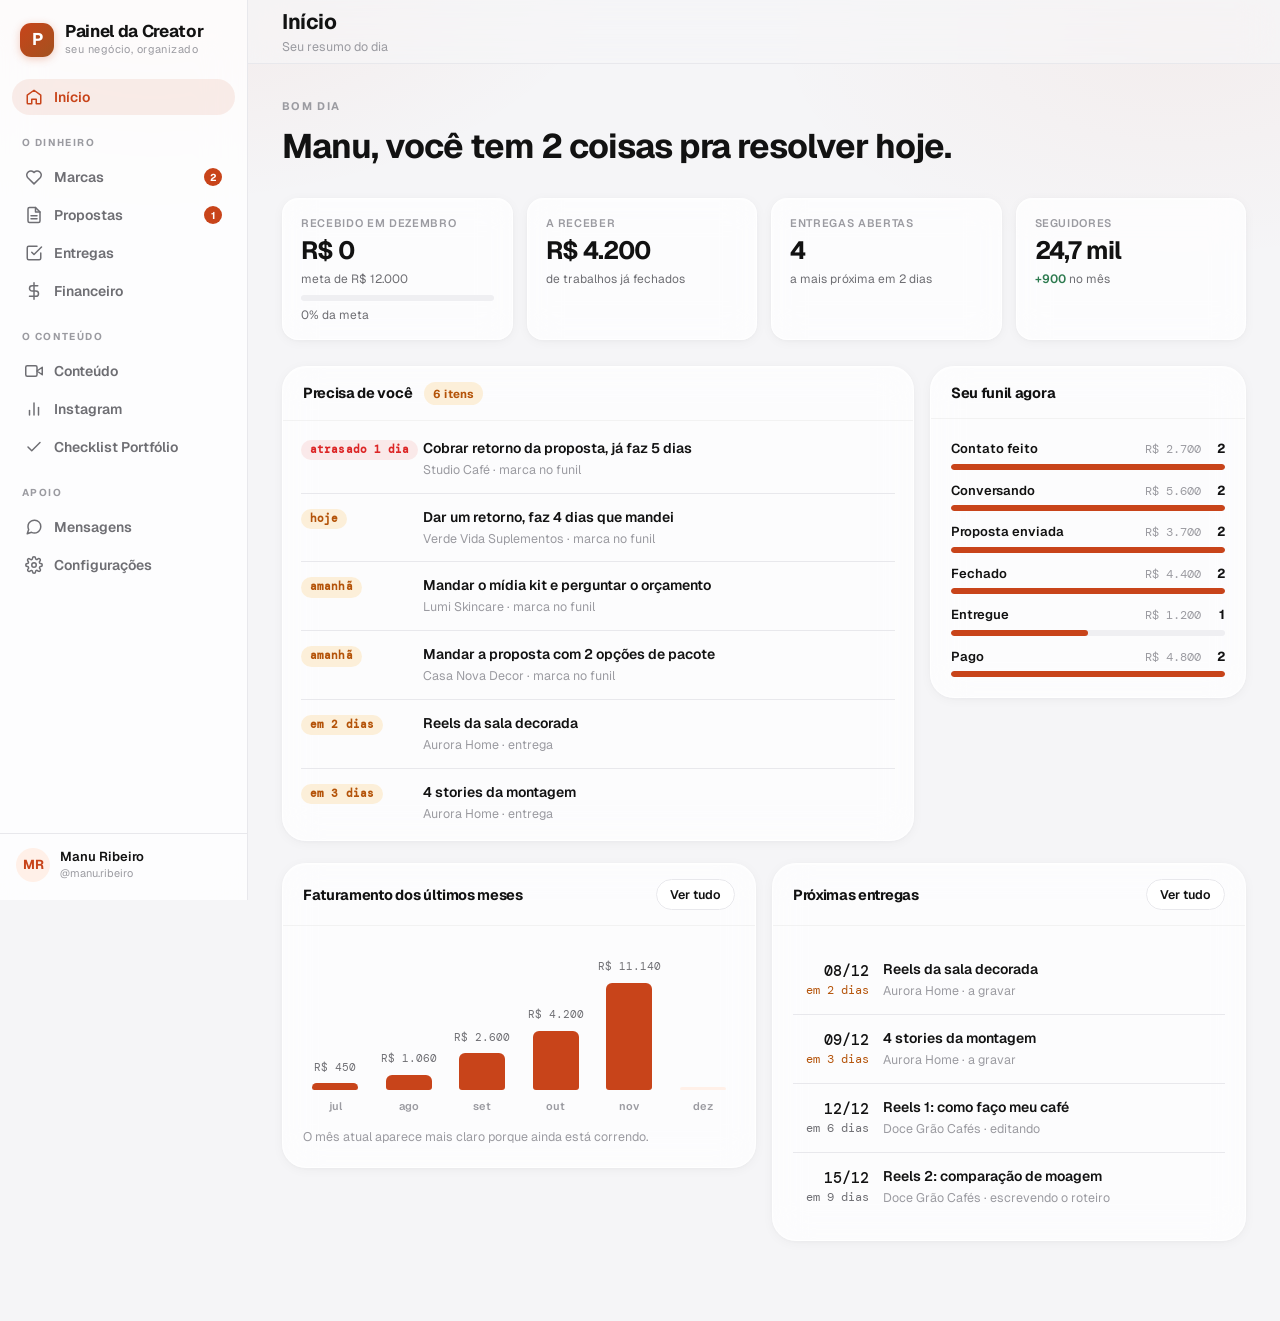
==== commit 8ba8db17: "Estética alinhada com o MeuManager Troca o marrom e o bege pela linguagem do MeuManager: laranja #C8" ====
--- a/Painel-da-Creator.html
+++ b/Painel-da-Creator.html
@@ -6,58 +6,67 @@
     <title>Painel da Creator</title>
     <meta name="description" content="O painel que organiza a carreira de uma creator: marcas, propostas, entregas, conteúdo, números e dinheiro num lugar só.">
     <meta name="robots" content="noindex">
-    <link rel="icon" href="data:image/svg+xml,<svg xmlns='http://www.w3.org/2000/svg' viewBox='0 0 100 100'><rect width='100' height='100' rx='22' fill='%237B3E1B'/><text y='72' x='50' text-anchor='middle' font-size='58' font-family='Georgia,serif' font-weight='700' fill='white'>P</text></svg>">
+    <link rel="icon" href="data:image/svg+xml,<svg xmlns='http://www.w3.org/2000/svg' viewBox='0 0 100 100'><rect width='100' height='100' rx='22' fill='%23C8441A'/><text y='72' x='50' text-anchor='middle' font-size='58' font-family='system-ui,sans-serif' font-weight='700' fill='white'>P</text></svg>">
     <link rel="preconnect" href="https://fonts.googleapis.com">
     <link rel="preconnect" href="https://fonts.gstatic.com" crossorigin>
-    <link href="https://fonts.googleapis.com/css2?family=DM+Sans:opsz,wght@9..40,400;9..40,500;9..40,600;9..40,700&family=Fraunces:opsz,wght@9..144,600;9..144,700&family=DM+Mono:wght@400;500&display=swap" rel="stylesheet">
+    <link href="https://fonts.googleapis.com/css2?family=Geist:wght@400;500;600;700;800&family=DM+Mono:wght@400;500&display=swap" rel="stylesheet">
     <style>
 /* css/app.css */
 /* ==========================================================================
    Painel da Creator · design system
-   Identidade lara.dam: marrom #7B3E1B · bege #FFF8F2 · DM Sans + Fraunces
+   Mesma linguagem do MeuManager: laranja #C8441A, fundo cinza frio,
+   Geist, cartões de vidro (branco translúcido + blur) e cantos grandes.
    ========================================================================== */
 
 :root {
-    /* superfícies */
-    --bg: #FFF8F2;
+    /* superfícies · cinza frio do MeuManager, com o branco nos cards */
+    --bg: #F5F5F7;
     --surface: #FFFFFF;
-    --surface-2: #FDF9F5;
-    --warm: #F4EDE5;
+    --surface-2: #FAFAFA;
+    --warm: #EFEFF2;
+    --vidro: rgba(255, 255, 255, 0.72);
+    --vidro-forte: rgba(255, 255, 255, 0.86);
 
     /* texto */
-    --ink: #211D1A;
-    --soft: #6B635B;
-    --muted: #A69D93;
-
-    /* marca */
-    --accent: #7B3E1B;
-    --accent-dark: #582C13;
-    --accent-light: #A75525;
-    --accent-glow: rgba(123, 62, 27, 0.08);
-    --accent-tint: #F4E8E1;
+    --ink: #121212;
+    --soft: #6E6E73;
+    --muted: #9B9BA1;
+
+    /* marca · laranja do MeuManager */
+    --accent: #C8441A;
+    --accent-dark: #A3360F;
+    --accent-light: #E06340;
+    --accent-glow: rgba(200, 68, 26, 0.09);
+    --accent-tint: #FFF0E8;
+    --accent-texto: #6B2510;   /* texto sobre fundo laranja claro */
 
     /* traços */
-    --border: #ECE6DF;
-    --border-strong: #DED6CC;
+    --border: #E8E8EC;
+    --border-strong: #DBDBE1;
+    --borda-vidro: rgba(255, 255, 255, 0.7);
 
     /* estados */
-    --ok: #1F7A5C;
-    --ok-bg: rgba(31, 122, 92, 0.10);
-    --warn: #A86A00;
-    --warn-bg: rgba(168, 106, 0, 0.12);
-    --danger: #B3261E;
-    --danger-bg: rgba(179, 38, 30, 0.10);
-    --info: #3A5F8A;
-    --info-bg: rgba(58, 95, 138, 0.10);
-
-    /* forma */
-    --r-sm: 10px;
-    --r: 14px;
-    --r-lg: 20px;
-    --sh-xs: 0 1px 2px rgba(33, 29, 26, 0.05);
-    --sh-sm: 0 1px 2px rgba(33, 29, 26, 0.04), 0 2px 6px rgba(33, 29, 26, 0.05);
-    --sh-md: 0 4px 14px rgba(33, 29, 26, 0.07), 0 2px 5px rgba(33, 29, 26, 0.04);
-    --sh-lg: 0 18px 48px rgba(33, 29, 26, 0.14);
+    --ok: #2D7A4F;
+    --ok-bg: rgba(45, 122, 79, 0.10);
+    --warn: #B45309;
+    --warn-bg: rgba(245, 158, 11, 0.15);
+    --danger: #DC2626;
+    --danger-bg: rgba(220, 38, 38, 0.09);
+    --info: #3B82F6;
+    --info-bg: rgba(59, 130, 246, 0.10);
+
+    /* forma · cantos grandes e pílulas */
+    --r-sm: 12px;
+    --r: 16px;
+    --r-lg: 24px;
+    --r-pill: 100px;
+
+    /* sombra de vidro: camadas suaves e neutras, com brilho no topo */
+    --brilho: inset 0 1px 0 0 rgba(255, 255, 255, 0.5);
+    --sh-xs: 0 1px 3px rgba(0, 0, 0, 0.03);
+    --sh-sm: 0 1px 4px rgba(0, 0, 0, 0.03), 0 2px 12px rgba(0, 0, 0, 0.04);
+    --sh-md: 0 2px 8px rgba(0, 0, 0, 0.04), 0 4px 20px rgba(0, 0, 0, 0.06);
+    --sh-lg: 0 8px 32px rgba(0, 0, 0, 0.13), 0 2px 8px rgba(0, 0, 0, 0.06);
 
     --sidebar-w: 248px;
     --topbar-h: 64px;
@@ -73,14 +82,18 @@
 
 body {
     background: var(--bg);
+    background-image:
+        radial-gradient(760px 420px at 12% -6%, rgba(200, 68, 26, 0.07), transparent 62%),
+        radial-gradient(680px 380px at 92% 4%, rgba(200, 68, 26, 0.045), transparent 60%);
+    background-attachment: fixed;
     color: var(--ink);
-    font-family: 'DM Sans', -apple-system, BlinkMacSystemFont, sans-serif;
-    font-size: 15px;
+    font-family: 'Geist', -apple-system, BlinkMacSystemFont, system-ui, sans-serif;
+    font-size: 14.5px;
     line-height: 1.5;
     -webkit-font-smoothing: antialiased;
 }
 
-h1, h2, h3, h4 { margin: 0; font-weight: 700; letter-spacing: -0.01em; }
+h1, h2, h3, h4 { margin: 0; font-weight: 700; letter-spacing: -0.022em; }
 
 button, input, select, textarea { font-family: inherit; font-size: inherit; color: inherit; }
 
@@ -89,7 +102,7 @@
 ::selection { background: var(--accent-tint); }
 
 /* ---------- tipografia utilitária ---------- */
-.serif { font-family: 'Fraunces', Georgia, serif; font-optical-sizing: auto; }
+.serif, .display { font-weight: 700; letter-spacing: -0.03em; }
 .mono { font-family: 'DM Mono', ui-monospace, monospace; font-feature-settings: 'tnum'; }
 .eyebrow {
     font-size: 11px;
@@ -111,7 +124,9 @@
 .sidebar {
     width: var(--sidebar-w);
     flex-shrink: 0;
-    background: var(--surface);
+    background: rgba(255, 255, 255, 0.78);
+    backdrop-filter: blur(20px) saturate(180%);
+    -webkit-backdrop-filter: blur(20px) saturate(180%);
     border-right: 1px solid var(--border);
     display: flex;
     flex-direction: column;
@@ -131,19 +146,20 @@
 .brand-mark {
     width: 34px;
     height: 34px;
-    border-radius: 10px;
-    background: var(--accent);
+    border-radius: 11px;
+    background: linear-gradient(135deg, var(--accent), #A3521F);
+    box-shadow: 0 2px 8px rgba(200, 68, 26, 0.28);
     color: #fff;
     display: grid;
     place-items: center;
-    font-family: 'Fraunces', serif;
+    font-weight: 700;
     font-weight: 700;
     font-size: 17px;
     flex-shrink: 0;
 }
 
 .brand-name {
-    font-family: 'Fraunces', serif;
+    font-weight: 700;
     font-size: 17px;
     font-weight: 700;
     line-height: 1.1;
@@ -177,10 +193,10 @@
     align-items: center;
     gap: 11px;
     width: 100%;
-    padding: 9px 11px;
+    padding: 9px 13px;
     border: none;
     background: none;
-    border-radius: var(--r-sm);
+    border-radius: var(--r-pill);
     font-size: 14px;
     font-weight: 600;
     color: var(--soft);
@@ -192,16 +208,7 @@
 .nav-item svg { width: 18px; height: 18px; flex-shrink: 0; }
 .nav-item:hover { background: var(--surface-2); color: var(--ink); }
 .nav-item.active { background: var(--accent-glow); color: var(--accent); }
-.nav-item.active::before {
-    content: '';
-    position: absolute;
-    left: -12px;
-    top: 8px;
-    bottom: 8px;
-    width: 3px;
-    border-radius: 0 3px 3px 0;
-    background: var(--accent);
-}
+.nav-item.active { font-weight: 600; }
 .nav-item:focus-visible { outline: 2px solid var(--accent); outline-offset: 2px; }
 
 .nav-badge {
@@ -244,8 +251,9 @@
 .topbar {
     height: var(--topbar-h);
     flex-shrink: 0;
-    background: rgba(255, 248, 242, 0.86);
-    backdrop-filter: blur(10px);
+    background: rgba(245, 245, 247, 0.72);
+    backdrop-filter: blur(18px) saturate(180%);
+    -webkit-backdrop-filter: blur(18px) saturate(180%);
     border-bottom: 1px solid var(--border);
     display: flex;
     align-items: center;
@@ -267,7 +275,7 @@
 }
 .menu-btn svg { width: 18px; height: 18px; display: block; }
 
-.page-title { font-family: 'Fraunces', serif; font-size: 21px; letter-spacing: -0.02em; }
+.page-title { font-weight: 700; font-size: 21px; letter-spacing: -0.02em; }
 .page-hint { font-size: 12.5px; color: var(--muted); margin-top: 1px; }
 
 .topbar-actions { margin-left: auto; display: flex; align-items: center; gap: 9px; }
@@ -319,26 +327,30 @@
     margin-bottom: 14px;
     flex-wrap: wrap;
 }
-.section-head h2 { font-family: 'Fraunces', serif; font-size: 19px; letter-spacing: -0.02em; }
+.section-head h2 { font-weight: 700; font-size: 19px; letter-spacing: -0.02em; }
 .section-head p { margin: 2px 0 0; font-size: 13px; color: var(--soft); }
 .section-head .spacer { margin-left: auto; }
 
 .panel {
-    background: var(--surface);
-    border: 1px solid var(--border);
-    border-radius: var(--r);
-    box-shadow: var(--sh-xs);
-}
+    background: var(--vidro);
+    backdrop-filter: blur(18px) saturate(180%);
+    -webkit-backdrop-filter: blur(18px) saturate(180%);
+    border: 1px solid var(--borda-vidro);
+    border-radius: var(--r-lg);
+    box-shadow: var(--sh-sm), var(--brilho);
+    transition: box-shadow 0.25s ease;
+}
+.panel:hover { box-shadow: var(--sh-md), var(--brilho); }
 .panel-head {
-    padding: 15px 18px;
-    border-bottom: 1px solid var(--border);
+    padding: 15px 20px;
+    border-bottom: 1px solid rgba(0, 0, 0, 0.045);
     display: flex;
     align-items: center;
     gap: 12px;
 }
 .panel-head h3 { font-size: 14.5px; }
 .panel-head .spacer { margin-left: auto; }
-.panel-body { padding: 18px; }
+.panel-body { padding: 20px; }
 .panel-body.flush { padding: 0; }
 
 .grid { display: grid; gap: 16px; }
@@ -351,18 +363,24 @@
 /* ---------- números em destaque (sem card, só linha e ar) ---------- */
 .stats {
     display: grid;
-    grid-template-columns: repeat(auto-fit, minmax(170px, 1fr));
-    gap: 1px;
-    background: var(--border);
-    border: 1px solid var(--border);
+    grid-template-columns: repeat(auto-fit, minmax(178px, 1fr));
+    gap: 14px;
+}
+.stat {
+    background: var(--vidro);
+    backdrop-filter: blur(16px) saturate(180%);
+    -webkit-backdrop-filter: blur(16px) saturate(180%);
+    border: 1px solid var(--borda-vidro);
     border-radius: var(--r);
-    overflow: hidden;
-}
-.stat { background: var(--surface); padding: 17px 18px 16px; }
+    padding: 16px 18px 15px;
+    box-shadow: var(--sh-sm), var(--brilho);
+    transition: box-shadow 0.2s ease, transform 0.2s ease;
+}
+.stat:hover { box-shadow: var(--sh-md), var(--brilho); transform: translateY(-1px); }
 .stat-label {
     font-size: 11px;
-    font-weight: 700;
-    letter-spacing: 0.1em;
+    font-weight: 600;
+    letter-spacing: 0.06em;
     text-transform: uppercase;
     color: var(--muted);
     display: flex;
@@ -370,12 +388,11 @@
     gap: 6px;
 }
 .stat-value {
-    font-family: 'Fraunces', serif;
-    font-size: 26px;
+    font-size: 25px;
     font-weight: 700;
-    letter-spacing: -0.03em;
-    margin-top: 7px;
-    line-height: 1.05;
+    letter-spacing: -0.035em;
+    margin-top: 6px;
+    line-height: 1.1;
 }
 .stat-value small { font-size: 15px; font-weight: 600; color: var(--soft); }
 .stat-foot { font-size: 12px; color: var(--soft); margin-top: 5px; }
@@ -388,10 +405,12 @@
     align-items: center;
     justify-content: center;
     gap: 7px;
-    padding: 9px 15px;
-    border-radius: var(--r-sm);
-    border: 1px solid var(--border-strong);
-    background: var(--surface);
+    padding: 9px 16px;
+    border-radius: var(--r-pill);
+    border: 1px solid var(--border);
+    background: var(--vidro-forte);
+    backdrop-filter: blur(8px);
+    -webkit-backdrop-filter: blur(8px);
     color: var(--ink);
     font-size: 13.5px;
     font-weight: 600;
@@ -400,7 +419,7 @@
     white-space: nowrap;
 }
 .btn svg { width: 16px; height: 16px; }
-.btn:hover { background: var(--surface-2); border-color: var(--muted); }
+.btn:hover { background: #fff; border-color: var(--border-strong); box-shadow: var(--sh-xs); }
 .btn:active { transform: translateY(1px); }
 .btn:focus-visible { outline: 2px solid var(--accent); outline-offset: 2px; }
 
@@ -414,7 +433,7 @@
 .btn-ghost { border-color: transparent; background: transparent; color: var(--soft); }
 .btn-ghost:hover { background: var(--surface-2); color: var(--ink); border-color: transparent; }
 
-.btn-sm { padding: 6px 11px; font-size: 12.5px; border-radius: 8px; }
+.btn-sm { padding: 6px 13px; font-size: 12.5px; }
 .btn-sm svg { width: 14px; height: 14px; }
 
 .btn-danger { color: var(--danger); border-color: var(--border-strong); }
@@ -423,7 +442,7 @@
 .icon-btn {
     width: 32px; height: 32px;
     display: grid; place-items: center;
-    border-radius: 8px;
+    border-radius: 50%;
     border: 1px solid transparent;
     background: none;
     color: var(--soft);
@@ -460,23 +479,24 @@
 table.data th {
     text-align: left;
     font-size: 11px;
-    font-weight: 700;
-    letter-spacing: 0.1em;
+    font-weight: 600;
+    letter-spacing: 0.05em;
     text-transform: uppercase;
     color: var(--muted);
     padding: 11px 16px;
-    border-bottom: 1px solid var(--border);
+    border-bottom: 1px solid rgba(0, 0, 0, 0.05);
     white-space: nowrap;
-    background: var(--surface-2);
+    background: rgba(255, 255, 255, 0.45);
 }
 table.data td {
-    padding: 13px 16px;
-    border-bottom: 1px solid var(--border);
+    padding: 12px 16px;
+    border-bottom: 1px solid rgba(0, 0, 0, 0.045);
     vertical-align: middle;
+    font-size: 13.5px;
 }
 table.data tbody tr:last-child td { border-bottom: none; }
 table.data tbody tr { transition: background 0.12s; }
-table.data tbody tr:hover { background: var(--surface-2); }
+table.data tbody tr:hover { background: rgba(255, 255, 255, 0.6); }
 table.data tbody tr.clickable { cursor: pointer; }
 td.num, th.num { text-align: right; font-family: 'DM Mono', monospace; white-space: nowrap; }
 td.acts { text-align: right; white-space: nowrap; }
@@ -497,16 +517,17 @@
 }
 .input, .select, .textarea {
     width: 100%;
-    padding: 10px 12px;
-    border: 1px solid var(--border-strong);
+    padding: 10px 14px;
+    border: 1px solid var(--border);
     border-radius: var(--r-sm);
-    background: var(--surface);
+    background: rgba(255, 255, 255, 0.75);
     font-size: 14px;
     transition: border-color 0.14s, box-shadow 0.14s;
 }
 .input:focus, .select:focus, .textarea:focus {
     outline: none;
-    border-color: var(--accent);
+    background: #fff;
+    border-color: rgba(200, 68, 26, 0.35);
     box-shadow: 0 0 0 3px var(--accent-glow);
 }
 .textarea { min-height: 96px; resize: vertical; line-height: 1.55; }
@@ -542,10 +563,12 @@
 
 .chips { display: flex; gap: 6px; flex-wrap: wrap; }
 .chip {
-    padding: 6px 12px;
-    border-radius: 999px;
-    border: 1px solid var(--border-strong);
-    background: var(--surface);
+    padding: 7px 14px;
+    border-radius: var(--r-pill);
+    border: 1px solid var(--border);
+    background: var(--vidro-forte);
+    backdrop-filter: blur(8px);
+    -webkit-backdrop-filter: blur(8px);
     font-size: 12.5px;
     font-weight: 600;
     color: var(--soft);
@@ -567,9 +590,11 @@
     align-items: start;
 }
 .col {
-    background: var(--surface-2);
-    border: 1px solid var(--border);
-    border-radius: var(--r);
+    background: rgba(255, 255, 255, 0.42);
+    border: 1px solid var(--borda-vidro);
+    border-radius: var(--r-lg);
+    backdrop-filter: blur(10px);
+    -webkit-backdrop-filter: blur(10px);
     display: flex;
     flex-direction: column;
     min-height: 130px;
@@ -608,15 +633,17 @@
 }
 
 .card {
-    background: var(--surface);
-    border: 1px solid var(--border);
-    border-radius: 11px;
-    padding: 12px 13px;
+    background: var(--vidro-forte);
+    backdrop-filter: blur(12px);
+    -webkit-backdrop-filter: blur(12px);
+    border: 1px solid var(--borda-vidro);
+    border-radius: 14px;
+    padding: 13px 14px;
     cursor: grab;
-    box-shadow: var(--sh-xs);
+    box-shadow: var(--sh-xs), var(--brilho);
     transition: box-shadow 0.16s, transform 0.16s, border-color 0.16s;
 }
-.card:hover { box-shadow: var(--sh-md); transform: translateY(-1px); border-color: var(--border-strong); }
+.card:hover { box-shadow: var(--sh-md), var(--brilho); transform: translateY(-2px); }
 .card:active { cursor: grabbing; }
 .card.dragging { opacity: 0.45; transform: rotate(1.4deg) scale(0.98); }
 .card-top { display: flex; align-items: flex-start; gap: 8px; }
@@ -647,7 +674,7 @@
     align-items: flex-start;
     gap: 11px;
     padding: 11px 4px;
-    border-bottom: 1px solid var(--border);
+    border-bottom: 1px solid rgba(0, 0, 0, 0.045);
     cursor: pointer;
 }
 .check:last-child { border-bottom: none; }
@@ -655,7 +682,7 @@
 .check-box {
     width: 19px; height: 19px;
     border: 1.5px solid var(--border-strong);
-    border-radius: 6px;
+    border-radius: 7px;
     flex-shrink: 0;
     margin-top: 1px;
     display: grid;
@@ -689,15 +716,18 @@
 
 /* ---------- blocos copiáveis (roteiros, mensagens) ---------- */
 .snippet {
-    border: 1px solid var(--border);
-    border-radius: var(--r);
-    background: var(--surface);
+    border: 1px solid var(--borda-vidro);
+    border-radius: var(--r-lg);
+    background: var(--vidro);
+    backdrop-filter: blur(16px) saturate(180%);
+    -webkit-backdrop-filter: blur(16px) saturate(180%);
+    box-shadow: var(--sh-xs), var(--brilho);
     overflow: hidden;
 }
 .snippet-head {
-    padding: 12px 15px;
-    background: var(--surface-2);
-    border-bottom: 1px solid var(--border);
+    padding: 13px 17px;
+    background: rgba(255, 255, 255, 0.5);
+    border-bottom: 1px solid rgba(0, 0, 0, 0.045);
     display: flex;
     align-items: center;
     gap: 10px;
@@ -713,7 +743,7 @@
 }
 .snippet-body .ph {
     background: var(--accent-tint);
-    color: var(--accent-dark);
+    color: var(--accent-texto);
     padding: 1px 5px;
     border-radius: 5px;
     font-weight: 600;
@@ -756,9 +786,12 @@
 @keyframes fadeIn { from { opacity: 0; } to { opacity: 1; } }
 
 .modal {
-    background: var(--surface);
-    border-radius: var(--r-lg);
-    box-shadow: var(--sh-lg);
+    background: rgba(255, 255, 255, 0.94);
+    backdrop-filter: blur(24px) saturate(180%);
+    -webkit-backdrop-filter: blur(24px) saturate(180%);
+    border: 1px solid var(--borda-vidro);
+    border-radius: 26px;
+    box-shadow: var(--sh-lg), var(--brilho);
     width: 100%;
     max-width: 560px;
     animation: modalIn 0.26s cubic-bezier(0.16, 1, 0.3, 1);
@@ -770,22 +803,22 @@
     to { opacity: 1; transform: none; }
 }
 .modal-head {
-    padding: 19px 22px 15px;
-    border-bottom: 1px solid var(--border);
+    padding: 20px 24px 16px;
+    border-bottom: 1px solid rgba(0, 0, 0, 0.045);
     display: flex;
     align-items: flex-start;
     gap: 12px;
 }
-.modal-head h3 { font-family: 'Fraunces', serif; font-size: 18px; letter-spacing: -0.02em; }
+.modal-head h3 { font-weight: 700; font-size: 18px; letter-spacing: -0.02em; }
 .modal-head p { margin: 3px 0 0; font-size: 13px; color: var(--soft); }
-.modal-body { padding: 20px 22px; }
+.modal-body { padding: 22px 24px; }
 .modal-foot {
-    padding: 15px 22px;
-    border-top: 1px solid var(--border);
+    padding: 16px 24px;
+    border-top: 1px solid rgba(0, 0, 0, 0.045);
     display: flex;
     gap: 9px;
     justify-content: flex-end;
-    background: var(--surface-2);
+    background: rgba(250, 250, 250, 0.7);
 }
 .modal-foot .spacer { margin-right: auto; }
 
@@ -801,10 +834,12 @@
     pointer-events: none;
 }
 .toast {
-    background: var(--ink);
+    background: rgba(18, 18, 18, 0.92);
+    backdrop-filter: blur(12px);
+    -webkit-backdrop-filter: blur(12px);
     color: #fff;
-    padding: 11px 17px;
-    border-radius: var(--r-sm);
+    padding: 11px 18px;
+    border-radius: var(--r-pill);
     font-size: 13.5px;
     font-weight: 600;
     box-shadow: var(--sh-lg);
@@ -870,10 +905,10 @@
 .tl-sub { font-size: 12.5px; color: var(--muted); margin-top: 2px; }
 
 /* ---------- calendário ---------- */
-.cal { display: grid; grid-template-columns: repeat(7, minmax(0, 1fr)); gap: 1px; background: var(--border); border: 1px solid var(--border); border-radius: var(--r); overflow: hidden; }
-.cal-dow { background: var(--surface-2); padding: 9px 6px; text-align: center; font-size: 10.5px; font-weight: 700; letter-spacing: 0.08em; text-transform: uppercase; color: var(--muted); }
+.cal { display: grid; grid-template-columns: repeat(7, minmax(0, 1fr)); gap: 1px; background: rgba(0,0,0,0.055); border: 1px solid var(--border); border-radius: var(--r); overflow: hidden; }
+.cal-dow { background: rgba(255,255,255,0.6); padding: 9px 6px; text-align: center; font-size: 10.5px; font-weight: 700; letter-spacing: 0.08em; text-transform: uppercase; color: var(--muted); }
 .cal-day { background: var(--surface); min-width: 0; min-height: 88px; padding: 7px 8px; display: flex; flex-direction: column; gap: 4px; }
-.cal-day.off { background: var(--surface-2); }
+.cal-day.off { background: rgba(250,250,250,0.6); }
 .cal-day.today .cal-num { background: var(--accent); color: #fff; }
 .cal-num { font-size: 12px; font-weight: 600; color: var(--soft); width: 21px; height: 21px; display: grid; place-items: center; border-radius: 6px; }
 .cal-ev {
@@ -907,32 +942,43 @@
 .note b { font-weight: 700; }
 .note.info { background: var(--info-bg); color: var(--info); }
 .note.ok { background: var(--ok-bg); color: var(--ok); }
-.note.accent { background: var(--accent-glow); color: var(--accent-dark); }
+.note.accent { background: var(--accent-tint); color: var(--accent-texto); }
 
 /* ---------- sub navegação ---------- */
 .subnav {
     display: flex;
-    gap: 3px;
-    border-bottom: 1px solid var(--border);
-    margin-bottom: 20px;
+    gap: 5px;
+    margin-bottom: 22px;
     overflow-x: auto;
+    padding: 5px;
+    background: rgba(255, 255, 255, 0.5);
+    border: 1px solid var(--borda-vidro);
+    border-radius: var(--r-pill);
+    backdrop-filter: blur(12px);
+    -webkit-backdrop-filter: blur(12px);
+    width: fit-content;
+    max-width: 100%;
 }
 .subnav button {
-    padding: 10px 15px;
+    padding: 9px 16px;
     border: none;
     background: none;
+    border-radius: var(--r-pill);
     font-size: 13.5px;
-    font-weight: 600;
+    font-weight: 500;
     color: var(--soft);
     cursor: pointer;
-    border-bottom: 2px solid transparent;
-    margin-bottom: -1px;
     white-space: nowrap;
-    transition: color 0.14s, border-color 0.14s;
-}
-.subnav button:hover { color: var(--ink); }
-.subnav button.on { color: var(--accent); border-bottom-color: var(--accent); }
-.subnav button:focus-visible { outline: 2px solid var(--accent); outline-offset: -2px; }
+    transition: all 0.2s ease;
+}
+.subnav button:hover { color: var(--ink); background: rgba(255, 255, 255, 0.7); }
+.subnav button.on {
+    background: #fff;
+    color: var(--ink);
+    font-weight: 600;
+    box-shadow: var(--sh-xs);
+}
+.subnav button:focus-visible { outline: 2px solid var(--accent); outline-offset: 1px; }
 
 /* ---------- acordeão ---------- */
 .acc { border: 1px solid var(--border); border-radius: var(--r); overflow: hidden; background: var(--surface); }
@@ -1023,10 +1069,13 @@
 /* ---------- cabeçalho de aba com marca d'água ---------- */
 .hero {
     position: relative;
-    padding: 26px 28px 24px;
+    padding: 28px 30px 26px;
     border-radius: var(--r-lg);
-    background: var(--surface);
-    border: 1px solid var(--border);
+    background: var(--vidro);
+    backdrop-filter: blur(18px) saturate(180%);
+    -webkit-backdrop-filter: blur(18px) saturate(180%);
+    border: 1px solid var(--borda-vidro);
+    box-shadow: var(--sh-sm), var(--brilho);
     overflow: hidden;
     margin-bottom: 22px;
 }
@@ -1041,7 +1090,7 @@
     user-select: none;
 }
 .hero h2 {
-    font-family: 'Fraunces', serif;
+    font-weight: 700;
     font-size: clamp(22px, 2.6vw, 29px);
     letter-spacing: -0.03em;
     position: relative;
@@ -1060,9 +1109,11 @@
     display: inline-flex;
     align-items: center;
     gap: 6px;
-    background: var(--surface);
-    border: 1px solid var(--border-strong);
-    border-radius: 999px;
+    background: var(--vidro-forte);
+    backdrop-filter: blur(8px);
+    -webkit-backdrop-filter: blur(8px);
+    border: 1px solid var(--borda-vidro);
+    border-radius: var(--r-pill);
     padding: 7px 15px;
     font-size: 13px;
     color: var(--soft);
@@ -1092,10 +1143,12 @@
     display: inline-flex;
     align-items: center;
     gap: 8px;
-    padding: 11px 16px;
-    border-radius: 999px;
-    border: 1px solid var(--border-strong);
-    background: var(--surface);
+    padding: 11px 17px;
+    border-radius: var(--r-pill);
+    border: 1px solid var(--border);
+    background: var(--vidro-forte);
+    backdrop-filter: blur(8px);
+    -webkit-backdrop-filter: blur(8px);
     font-size: 13.5px;
     font-weight: 600;
     cursor: pointer;
@@ -1114,9 +1167,11 @@
     top: calc(100% + 7px);
     left: 0;
     min-width: 220px;
-    background: var(--surface);
-    border: 1px solid var(--border);
-    border-radius: 15px;
+    background: rgba(255, 255, 255, 0.96);
+    backdrop-filter: blur(20px) saturate(180%);
+    -webkit-backdrop-filter: blur(20px) saturate(180%);
+    border: 1px solid var(--borda-vidro);
+    border-radius: 18px;
     box-shadow: var(--sh-lg);
     padding: 7px;
     z-index: 50;
@@ -1133,10 +1188,10 @@
     align-items: center;
     gap: 9px;
     width: 100%;
-    padding: 10px 13px;
+    padding: 10px 14px;
     border: none;
     background: none;
-    border-radius: 10px;
+    border-radius: 12px;
     font-size: 14px;
     font-weight: 600;
     color: var(--soft);
@@ -1144,7 +1199,7 @@
     text-align: left;
 }
 .dd-item:hover { background: var(--surface-2); color: var(--ink); }
-.dd-item.on { background: var(--accent-tint); color: var(--accent-dark); }
+.dd-item.on { background: var(--accent-tint); color: var(--accent-texto); }
 .dd-item .dd-check { margin-left: auto; width: 15px; height: 15px; opacity: 0; }
 .dd-item.on .dd-check { opacity: 1; }
 
@@ -1156,9 +1211,12 @@
 }
 
 .ref-card {
-    background: var(--surface);
-    border: 1px solid var(--border);
-    border-radius: 18px;
+    box-shadow: var(--sh-xs), var(--brilho);
+    background: var(--vidro);
+    backdrop-filter: blur(16px) saturate(180%);
+    -webkit-backdrop-filter: blur(16px) saturate(180%);
+    border: 1px solid var(--borda-vidro);
+    border-radius: 20px;
     overflow: hidden;
     cursor: pointer;
     transition: transform 0.2s cubic-bezier(0.16, 1, 0.3, 1), box-shadow 0.2s, border-color 0.2s;
@@ -1170,7 +1228,7 @@
     color: inherit;
     width: 100%;
 }
-.ref-card:hover { transform: translateY(-3px); box-shadow: var(--sh-md); border-color: var(--border-strong); }
+.ref-card:hover { transform: translateY(-3px); box-shadow: var(--sh-md), var(--brilho); }
 .ref-card:focus-visible { outline: 2px solid var(--accent); outline-offset: 3px; }
 
 .ref-capa {
@@ -1274,15 +1332,18 @@
 
 /* ---------- seções do checklist ---------- */
 .cl-sec {
-    background: var(--surface);
-    border: 1px solid var(--border);
-    border-radius: 18px;
+    background: var(--vidro);
+    backdrop-filter: blur(16px) saturate(180%);
+    -webkit-backdrop-filter: blur(16px) saturate(180%);
+    border: 1px solid var(--borda-vidro);
+    border-radius: 20px;
+    box-shadow: var(--sh-xs), var(--brilho);
     overflow: hidden;
     margin-bottom: 14px;
     transition: border-color 0.18s, box-shadow 0.18s;
 }
-.cl-sec:hover { border-color: var(--border-strong); }
-.cl-sec.aberta { box-shadow: var(--sh-sm); }
+.cl-sec:hover { box-shadow: var(--sh-sm), var(--brilho); }
+.cl-sec.aberta { box-shadow: var(--sh-md), var(--brilho); }
 
 .cl-head {
     display: flex;
@@ -1297,13 +1358,13 @@
     font: inherit;
     color: inherit;
 }
-.cl-head:hover { background: var(--surface-2); }
+.cl-head:hover { background: rgba(255, 255, 255, 0.55); }
 .cl-head:focus-visible { outline: 2px solid var(--accent); outline-offset: -3px; }
 
 .cl-emoji {
     width: 46px;
     height: 46px;
-    border-radius: 14px;
+    border-radius: 15px;
     background: var(--accent-tint);
     display: grid;
     place-items: center;
@@ -1343,7 +1404,7 @@
     padding: 13px 15px;
     font-size: 13.5px;
     line-height: 1.6;
-    color: var(--accent-dark);
+    color: var(--accent-texto);
     margin-bottom: 6px;
 }
 
@@ -1353,17 +1414,20 @@
     align-items: center;
     gap: 26px;
     flex-wrap: wrap;
-    background: var(--surface);
-    border: 1px solid var(--border);
+    background: var(--vidro);
+    backdrop-filter: blur(18px) saturate(180%);
+    -webkit-backdrop-filter: blur(18px) saturate(180%);
+    border: 1px solid var(--borda-vidro);
     border-radius: var(--r-lg);
-    padding: 24px 28px;
+    box-shadow: var(--sh-sm), var(--brilho);
+    padding: 26px 30px;
     margin-bottom: 22px;
 }
 .placar-num {
-    font-family: 'Fraunces', serif;
+    font-weight: 800;
     font-size: clamp(38px, 5vw, 52px);
     line-height: 1;
-    letter-spacing: -0.04em;
+    letter-spacing: -0.045em;
 }
 .placar-num small { font-size: 0.44em; }
 .placar-txt { flex: 1; min-width: 230px; }
@@ -1413,6 +1477,20 @@
     .cl-tit p { display: none; }
     .cl-body { padding: 0 15px 16px; }
 }
+
+/* ficha da referência com vídeo: player de um lado, roteiro do outro */
+.ficha-2col { display: grid; grid-template-columns: 300px minmax(0, 1fr); gap: 24px; align-items: start; }
+.ficha-2col .ficha-video { position: sticky; top: 0; }
+@media (max-width: 760px) {
+    .ficha-2col { grid-template-columns: minmax(0, 1fr); gap: 18px; }
+    .ficha-2col .ficha-video { position: static; }
+}
+
+/* capa por cima do emoji: se a imagem falhar ela é removida e o emoji reaparece */
+.ref-capa .ref-midia { position: absolute; inset: 0; width: 100%; height: 100%; object-fit: cover; z-index: 2; }
+
+/* selos ficam acima da capa */
+.ref-badge, .ref-play, .ref-dur { z-index: 3; }
 
 </style>
 </head>
@@ -2187,108 +2265,177 @@
        ====================================================================== */
     const REFERENCIAS = [
         {
+            id: 'react-prova',
+            titulo: 'React com prova real',
+            emoji: '😱',
+            estilo: 'React',
+            audiencia: 'B2C',
+            cor: 'coral',
+            duracao: '55s',
+            youtube: 'https://youtube.com/shorts/08Bl9O930Kg',
+            marca: 'Creamy',
+            gancho: '"Ok, Jade Picon, a gente já entendeu que sua pele é perfeita, mas... peraí, o que é isso que ela tá passando?"',
+            porque: 'Pega carona em alguém que a audiência já para pra ver, e transforma a curiosidade em teste. Quando a Lara diz "com os meus poros que dá pra ver do espaço", ela sai do lugar de quem vende e vai pro lugar de quem tem o mesmo problema de quem assiste.',
+            diferencial: 'Junta dois formatos que quase ninguém junta: o react, que é entretenimento e segura, e a demonstração, que é o que vende. E fecha com prova de fora ("nos testes da marca, 100% das pessoas falaram que a textura melhorou"), não só com a opinião dela.',
+            erro: 'Reagir e não testar. O react sozinho entretém e não vende. A prova é o que transforma em trabalho de marca.',
+            roteiro: [
+                { t: '0 a 5s', o: '<b>Entre no meio da cena de outra pessoa.</b> Uma celebridade ou um vídeo que está rodando. <em>"A gente já entendeu que sua pele é perfeita, mas..."</em>' },
+                { t: '5 a 12s', o: '<b>A pergunta que abre o loop.</b> "O que é isso que ela está passando?" Aqui a audiência quer a resposta e não sai mais.' },
+                { t: '12 a 20s', o: '<b>Se coloque no mesmo problema de quem assiste.</b> Exponha o seu defeito antes de falar do produto.' },
+                { t: '20 a 35s', o: '<b>Diga o que o produto NÃO é antes de dizer o que ele é.</b> <em>"Isso não é tônico, não é água de limpar o rosto. É tratamento."</em> Isso educa e justifica o preço.' },
+                { t: '35 a 45s', o: '<b>Resultado com honestidade.</b> <em>"Não é milagre de uma hora não, mas é rápido de verdade."</em> A ressalva é o que faz acreditarem no resto.' },
+                { t: '45 a 55s', o: '<b>Prova de fora + chamada.</b> Número do teste da marca e uma frase seca no fim.' }
+            ]
+        },
+        {
+            id: 'conversa-encenada',
+            titulo: 'Conversa encenada',
+            emoji: '💬',
+            estilo: 'Encenação',
+            audiencia: 'B2C',
+            cor: 'rosa',
+            duracao: '38s',
+            youtube: 'https://youtube.com/shorts/XczFsjLCIUU',
+            marca: 'Lemon Bank',
+            gancho: 'A cena já rolando, sem apresentação: "São R$ 18. Crédito ou débito?"',
+            porque: 'Toda a informação do produto chega dentro de um diálogo. Ninguém sente que está assistindo propaganda, sente que está escutando uma conversa. As perguntas que a audiência tem são feitas pela outra pessoa na cena.',
+            diferencial: 'Exige segunda pessoa e locação, que é justamente o que a maioria das creators não faz. Portfólio com esse formato mostra pra marca que você produz cena, não só fala pra câmera. É o tipo de vídeo que muda a faixa de preço da sua proposta.',
+            erro: 'Diálogo decorado. Se as duas pessoas falarem certinho demais, quebra. Deixe a fala se atropelar um pouco.',
+            roteiro: [
+                { t: '0 a 4s', o: '<b>A cena no meio de uma ação comum.</b> Um pagamento, um pedido, uma entrega. Nada de "oi gente".' },
+                { t: '4 a 10s', o: '<b>O produto entra por acaso.</b> Alguém repara nele. <em>"Que cartão bonito, né?"</em>' },
+                { t: '10 a 25s', o: '<b>A outra pessoa pergunta o que a audiência quer saber.</b> Cada dúvida vira uma fala, não um texto na tela.' },
+                { t: '25 a 33s', o: '<b>O benefício principal dito de forma simples,</b> com a reação de surpresa de quem ouviu. A reação vale mais que a informação.' },
+                { t: 'final', o: '<b>Feche dentro da cena, com humor.</b> <em>"Vou até trazer uma limonada por conta da casa."</em> Nunca saia da cena pra virar vendedor.' }
+            ]
+        },
+        {
+            id: 'demonstracao-externa',
+            titulo: 'Demonstração externa',
+            emoji: '🧁',
+            estilo: 'Demonstração',
+            audiencia: 'B2C',
+            cor: 'mostarda',
+            duracao: '32s',
+            youtube: 'https://youtube.com/shorts/5wf8Fv2CTa4',
+            marca: 'InfinitePay',
+            gancho: '"Me chamaram de maluca só porque eu tava vendendo brigadeiro, até descobrirem quanto tava caindo na minha conta."',
+            porque: 'Abre com julgamento social e dinheiro, duas coisas que ninguém consegue ignorar. E o produto aparece resolvendo uma situação real, na rua, não em cima de uma mesa branca.',
+            diferencial: 'Gravado fora, com uma venda acontecendo de verdade. A marca vê esse vídeo e entende que você sabe gravar sem estúdio, sem controle de luz e com barulho em volta. Isso vale caro.',
+            erro: 'Mostrar o aplicativo parado na tela. O produto tem que estar sendo usado no meio da ação, com a mão e o cliente em quadro.',
+            roteiro: [
+                { t: '0 a 6s', o: '<b>Gancho de julgamento + curiosidade de dinheiro.</b> "Me chamaram de maluca... até descobrirem quanto tava caindo na minha conta."' },
+                { t: '6 a 12s', o: '<b>Revele o segredo.</b> O produto entra como resposta a uma pergunta que você mesma plantou.' },
+                { t: '12 a 22s', o: '<b>Passo a passo curto, na tela, enquanto a venda acontece.</b> No máximo 3 toques.' },
+                { t: '22 a 28s', o: '<b>Número concreto que quebra objeção.</b> Taxa, parcelamento, custo. Sem número o vídeo vira conversa fiada.' },
+                { t: 'final', o: '<b>Uma chamada só, com um verbo só.</b>' }
+            ]
+        },
+        {
+            id: 'dor-em-cortes',
+            titulo: 'Sequência de dor em cortes',
+            emoji: '😩',
+            estilo: 'Problema e solução',
+            audiencia: 'Universal',
+            cor: 'terra',
+            duracao: '30s',
+            youtube: 'https://youtube.com/shorts/i9dHLO0VlFk',
+            marca: 'Velds',
+            gancho: '"Meu Deus, será que eu deixei a luz de casa acesa de novo? E a chave, onde que eu coloquei?"',
+            porque: 'São duas ou três aflições em cortes rápidos logo de cara, sem produto nenhum. A pessoa se reconhece em pelo menos uma nos primeiros segundos, e quem se reconhece não rola.',
+            diferencial: 'Cada dor mostrada no começo é resolvida na tela depois, na mesma ordem. Esse fechamento de ciclo é o que faz o vídeo parecer completo em 30 segundos.',
+            erro: 'Dor genérica. "A correria do dia a dia" não é dor, é frase de calendário. Dor é a chave que você não sabe onde colocou.',
+            roteiro: [
+                { t: '0 a 8s', o: '<b>Duas ou três aflições em cortes secos.</b> Sem produto, sem marca, só o desespero. Fale em voz de pensamento.' },
+                { t: '8 a 12s', o: '<b>A virada em uma frase.</b> <em>"Graças a X eu não tenho mais esse problema."</em>' },
+                { t: '12 a 25s', o: '<b>Resolva cada dor na ordem em que você mostrou.</b> Uma solução por corte, com a mão em quadro.' },
+                { t: '25 a 30s', o: '<b>Amplie:</b> liste rápido o que mais existe na linha, pra abrir o desejo além do que foi mostrado.' },
+                { t: 'final', o: '<b>Frase de valor pessoal.</b> <em>"Salvou minha rotina e vale cada centavo."</em>' }
+            ]
+        },
+        {
+            id: 'entrevista-mercado',
+            titulo: 'Entrevista no mercado',
+            emoji: '🛒',
+            estilo: 'Entrevista',
+            audiencia: 'B2C',
+            cor: 'oliva',
+            duracao: '35s',
+            youtube: 'https://youtube.com/shorts/wesTfq67X9o',
+            marca: 'Méliuz',
+            gancho: '"Caraca, o café tá caro desse jeito? Você tá levando tudo isso?"',
+            porque: 'Preço de supermercado é assunto que qualquer pessoa tem opinião, então o gancho pega geral. E a explicação do produto não vem de você vendendo, vem da outra pessoa contando. Informação na boca de terceiro tem outro peso.',
+            diferencial: 'Locação real, pessoa real e o produto explicado por quem usa. É o formato mais difícil de gravar dessa lista e por isso o que menos aparece no portfólio das outras.',
+            erro: 'Parecer roteirizado. Deixe o estranhamento genuíno acontecer ("promoção? aqui não tem promoção de café"), porque é ele que segura.',
+            roteiro: [
+                { t: '0 a 5s', o: '<b>Aborde no corredor com uma observação, não com uma pergunta de vendedor.</b> "O café tá caro desse jeito?"' },
+                { t: '5 a 12s', o: '<b>Crie o estranhamento.</b> A outra pessoa fala de uma promoção que não existe na prateleira. Isso abre a curiosidade.' },
+                { t: '12 a 25s', o: '<b>Deixe a pessoa explicar.</b> Você só faz as perguntas que a audiência faria: "explica pra gente".' },
+                { t: '25 a 32s', o: '<b>Exemplo com número, apontando o produto que está na mão.</b> "Esse café aqui está com 30% de cashback."' },
+                { t: 'final', o: '<b>Reação e saída natural.</b> "Vou aproveitar pra levar o meu também." Sem chamada forçada.' }
+            ]
+        },
+        {
+            id: 'rotina-marca',
+            titulo: 'Rotina com a marca',
+            emoji: '☀️',
+            estilo: 'Rotina',
+            audiencia: 'B2C',
+            cor: 'areia',
+            duracao: '40s',
+            youtube: 'https://youtube.com/shorts/0FhBNV71z9A',
+            marca: 'Ateliê',
+            gancho: 'Um contexto de tempo logo na primeira frase, com você já no meio da rotina.',
+            porque: 'Coloca o produto dentro de uma vida que a pessoa quer ter. Não tem argumento de venda, tem desejo. É o formato que a marca pede quando quer construir imagem em vez de vender no impulso.',
+            diferencial: 'O produto não é o assunto, ele é parte do cenário. Isso exige confiança da sua parte e é justamente o que faz parecer conteúdo em vez de anúncio.',
+            erro: 'Rotina irreal. Cozinha impecável às 6h da manhã ninguém acredita. Deixe a bagunça aparecer um pouco.',
+            roteiro: [
+                { t: '0 a 4s', o: '<b>Contexto de tempo.</b> Uma hora, um compromisso, um limite. Isso ancora a cena na realidade.' },
+                { t: '4 a 15s', o: '<b>Os primeiros passos da rotina sem o produto ainda.</b> É o que cria a naturalidade.' },
+                { t: '15 a 32s', o: '<b>O produto entra como parte da rotina,</b> não como o assunto principal. Mostre o uso, não a embalagem.' },
+                { t: '32 a 40s', o: '<b>Feche a rotina.</b> Você pronta, saindo, vivendo. O produto já ficou pra trás.' },
+                { t: 'final', o: '<b>Uma frase discreta sobre o que mudou.</b> Quanto menos vendedora, mais funciona.' }
+            ]
+        },
+        {
             id: 'entrevista-rua',
             titulo: 'Entrevista de rua',
             emoji: '🎤',
             estilo: 'Entrevista',
             audiencia: 'Universal',
-            cor: 'terra',
+            cor: 'petroleo',
             duracao: '30 a 60s',
             gancho: '"Quanto você acha que custa esse aqui?"',
-            porque: 'Funciona porque tem gente real reagindo, e reação de gente real é a coisa mais difícil de fingir. O algoritmo entrega porque prende: a pessoa quer saber a resposta.',
-            diferencial: 'Enquanto 90% do UGC é uma pessoa sozinha falando pra câmera na sala de casa, aqui tem rua, tem barulho, tem desconhecido. Isso sozinho já te tira do padrão.',
-            erro: 'Perguntar coisa fechada de sim ou não. A pergunta precisa render opinião.',
+            porque: 'Funciona porque tem gente real reagindo, e reação de gente real é a coisa mais difícil de fingir. A audiência quer saber a resposta, então fica até o fim.',
+            diferencial: 'Enquanto a maioria do UGC é uma pessoa sozinha falando na sala de casa, aqui tem rua, barulho e desconhecido. Isso sozinho já te tira do padrão.',
+            erro: 'Pergunta fechada de sim ou não. A pergunta precisa render opinião.',
             roteiro: [
-                { t: '0 a 3s', o: 'Já comece com a pergunta sendo feita pra alguém. Sem apresentação, sem "oi gente".' },
-                { t: '3 a 15s', o: 'Duas ou três respostas curtas de pessoas diferentes. Corte seco entre elas.' },
+                { t: '0 a 3s', o: 'Já comece com a pergunta sendo feita pra alguém. Sem apresentação.' },
+                { t: '3 a 15s', o: 'Duas ou três respostas curtas de pessoas diferentes, com corte seco entre elas.' },
                 { t: '15 a 30s', o: 'A resposta mais engraçada ou mais absurda. É essa que faz compartilhar.' },
                 { t: '30 a 45s', o: 'Você revela a resposta certa e mostra o produto de perto.' },
-                { t: 'final', o: 'Devolva a pergunta pra quem está assistindo. "E você, quanto acharia?"' }
-            ],
-            video: '', link: ''
+                { t: 'final', o: 'Devolva a pergunta pra quem está assistindo.' }
+            ]
         },
         {
-            id: 'teste-produto',
-            titulo: 'Testando o produto de verdade',
-            emoji: '🧪',
-            estilo: 'Teste',
-            audiencia: 'B2C',
-            cor: 'oliva',
-            duracao: '30 a 45s',
-            gancho: '"Vou testar do jeito mais difícil possível."',
-            porque: 'Teste real quebra a desconfiança. A pessoa está cansada de review elogioso. Quando você testa no limite, ela acredita no resultado.',
-            diferencial: 'Você não fala que funciona, você prova na câmera. E aceita mostrar se não funcionar. Isso é o que a marca boa quer.',
-            erro: 'Testar de um jeito fácil demais, que já se sabe que vai dar certo. Perde a graça e a credibilidade.',
+            id: 'comparativo-lado',
+            titulo: 'Comparativo lado a lado',
+            emoji: '⚖️',
+            estilo: 'Comparativo',
+            audiencia: 'Universal',
+            cor: 'musgo',
+            duracao: '25 a 40s',
+            gancho: '"R$ 39 contra R$ 260. Dá pra ver diferença?"',
+            porque: 'É o formato mais salvo que existe. Salvamento é o número que mais impressiona marca, porque mostra intenção de compra.',
+            diferencial: 'Mostra que você consegue segurar a atenção num vídeo analítico, sem depender de humor. Vale muito pra marca de produto técnico.',
+            erro: 'Detonar um dos dois. O comparativo honesto sempre acha um cenário pra cada um.',
             roteiro: [
-                { t: '0 a 3s', o: 'Mostre o desafio, não o produto. "Isso aqui promete tirar mancha de caneta. Vamos ver."' },
-                { t: '3 a 10s', o: 'Crie o problema na frente da câmera. Sujar, bagunçar, amassar. Sem corte.' },
-                { t: '10 a 25s', o: 'O teste acontecendo, em plano fechado, com o som real.' },
-                { t: '25 a 35s', o: 'O resultado no mesmo enquadramento do começo. Aqui a prova social entra: "por isso que tem 4 mil avaliações".' },
-                { t: 'final', o: 'Um ponto honesto de ressalva. É o que faz a pessoa confiar em você da próxima vez.' }
-            ],
-            video: '', link: ''
-        },
-        {
-            id: 'vlog-feira',
-            titulo: 'Vlog na feira ou no mercado',
-            emoji: '🛒',
-            estilo: 'Vlog',
-            audiencia: 'B2C',
-            cor: 'mostarda',
-            duracao: '40 a 70s',
-            gancho: '"Vem comigo fazer a feira da semana com R$ 100."',
-            porque: 'Vlog externo tem vida. Tem gente passando, tem barulho, tem cor. O olho não cansa como cansa numa sala parada.',
-            diferencial: 'Portfólio com vídeo externo mostra pra marca que você sabe gravar fora de casa, com barulho e sem controle de luz. Isso vale mais caro.',
-            erro: 'Gravar tudo no mesmo plano andando. Precisa de detalhe, de close, de mão pegando o produto.',
-            roteiro: [
-                { t: '0 a 4s', o: 'Um limite ou uma missão. Valor, tempo ou quantidade. Isso cria o loop.' },
-                { t: '4 a 20s', o: 'O caminho, com cortes rápidos e detalhes bonitos. Cores, texturas, mãos.' },
-                { t: '20 a 45s', o: 'O produto entra naturalmente no meio da compra, não como propaganda.' },
-                { t: '45 a 60s', o: 'O resultado em cima da mesa em casa. Fecha o ciclo que você abriu.' },
-                { t: 'final', o: 'Diga se deu ou não deu certo. Cumprir a promessa do gancho é o que fideliza.' }
-            ],
-            video: '', link: ''
-        },
-        {
-            id: 'venda-rua',
-            titulo: 'Vendendo o produto na rua',
-            emoji: '🗣️',
-            estilo: 'Venda direta',
-            audiencia: 'B2C',
-            cor: 'coral',
-            duracao: '25 a 45s',
-            gancho: '"Vou tentar vender isso aqui pra 3 pessoas na rua."',
-            porque: 'Tem tensão. A pessoa quer saber se vai dar certo ou se vai passar vergonha. Tensão segura até o fim.',
-            diferencial: 'É o formato que mais mostra que você sabe argumentar e vender, que é exatamente o que a marca está comprando de você.',
-            erro: 'Editar tirando as recusas. As recusas são a melhor parte, é o que torna real.',
-            roteiro: [
-                { t: '0 a 3s', o: 'Anuncie o desafio olhando pra câmera, andando. Energia alta.' },
-                { t: '3 a 12s', o: 'Primeira abordagem. Deixe a recusa aparecer se acontecer.' },
-                { t: '12 a 25s', o: 'Segunda abordagem, agora com um argumento melhor. Mostra evolução.' },
-                { t: '25 a 40s', o: 'A pessoa que se interessa. Mostre o rosto, a reação, a pergunta que ela faz.' },
-                { t: 'final', o: 'O argumento que funcionou, dito direto pra câmera. É esse o presente que você dá pra quem assistiu.' }
-            ],
-            video: '', link: ''
-        },
-        {
-            id: 'pov-dramatizacao',
-            titulo: 'POV e dramatização',
-            emoji: '🎭',
-            estilo: 'Dramatização',
-            audiencia: 'B2C',
-            cor: 'rosa',
-            duracao: '15 a 30s',
-            gancho: '"POV: você tem visita chegando em 20 minutos."',
-            porque: 'A pessoa se vê na cena. Não é você falando do problema, é o problema acontecendo com alguém.',
-            diferencial: 'Mostra pra marca que você sabe atuar e criar situação, e não só apresentar produto. Abre porta pra roteiro pago.',
-            erro: 'Atuar demais e forçar. O tom precisa ser de vida real, não de teatro.',
-            roteiro: [
-                { t: '0 a 2s', o: 'A situação já acontecendo, com texto na tela dizendo o contexto.' },
-                { t: '2 a 8s', o: 'O desespero, o corre, o problema no auge. É aqui que a pessoa ri e se identifica.' },
-                { t: '8 a 20s', o: 'A solução entra na cena, sem virar propaganda. Continue atuando.' },
-                { t: 'final', o: 'A cena resolvida, com um detalhe engraçado. Nunca termine com discurso de vendedor.' }
-            ],
-            video: '', link: ''
+                { t: '0 a 4s', o: 'A pergunta com os dois preços na tela. O contraste é o gancho.' },
+                { t: '4 a 12s', o: 'Os dois lado a lado, mesma luz, mesmo enquadramento, identificados na tela.' },
+                { t: '12 a 28s', o: 'Um critério por vez, um corte por critério.' },
+                { t: '28 a 36s', o: 'O veredito com nuance, um cenário pra cada um.' },
+                { t: 'final', o: '"Qual você usa?" Comentário puxa comentário.' }
+            ]
         },
         {
             id: 'bastidor-processo',
@@ -2300,36 +2447,14 @@
             duracao: '30 a 50s',
             gancho: '"Como eu gravo um vídeo de marca sozinha em casa."',
             porque: 'Quem contrata creator quer ver como você trabalha. Esse vídeo responde a pergunta que a marca não faz em voz alta: "será que ela é profissional?".',
-            diferencial: 'É o único formato dessa lista que fala direto com quem contrata, não com o consumidor final. Coloque um no portfólio e observe as propostas mudarem de tamanho.',
+            diferencial: 'É o único formato dessa lista que fala com quem contrata, não com o consumidor. Coloque um no portfólio e veja as propostas mudarem de tamanho.',
             erro: 'Mostrar só o resultado bonito. O valor está em mostrar o trabalho: o tripé torto, a terceira tomada, o ajuste de luz.',
             roteiro: [
                 { t: '0 a 4s', o: 'O resultado final primeiro, por 2 segundos. Depois volte pro começo.' },
                 { t: '4 a 20s', o: 'O setup real, com o que você tem. Mostre o improviso, isso gera confiança.' },
-                { t: '20 a 40s', o: 'Uma decisão técnica sua explicada em uma frase. "Gravo sempre nessa hora por causa da luz."' },
+                { t: '20 a 40s', o: 'Uma decisão técnica sua explicada em uma frase.' },
                 { t: 'final', o: 'O resultado de novo, agora com a pessoa entendendo o que teve por trás.' }
-            ],
-            video: '', link: ''
-        },
-        {
-            id: 'comparativo-lado',
-            titulo: 'Comparativo lado a lado',
-            emoji: '⚖️',
-            estilo: 'Comparativo',
-            audiencia: 'Universal',
-            cor: 'musgo',
-            duracao: '25 a 40s',
-            gancho: '"R$ 39 contra R$ 260. Dá pra ver diferença?"',
-            porque: 'É o formato mais salvo que existe. Salvamento é o número que mais impressiona marca, porque mostra intenção de compra.',
-            diferencial: 'Mostra que você consegue segurar a atenção num vídeo mais analítico, sem depender de humor. Isso vale muito pra marca de produto técnico.',
-            erro: 'Detonar um dos dois. O comparativo honesto sempre acha um cenário pra cada um.',
-            roteiro: [
-                { t: '0 a 4s', o: 'A pergunta com os dois preços na tela. O contraste é o gancho.' },
-                { t: '4 a 12s', o: 'Os dois lado a lado, mesma luz, mesmo enquadramento, identificados na tela.' },
-                { t: '12 a 28s', o: 'Um critério por vez. Textura, cheiro, duração, rendimento. Um corte por critério.' },
-                { t: '28 a 36s', o: 'O veredito com nuance. "Pra todo dia, o barato resolve. Pra evento, o caro entrega mais."' },
-                { t: 'final', o: '"Qual você usa?" Comentário puxa comentário, e comentário é o que faz marca te achar.' }
-            ],
-            video: '', link: ''
+            ]
         },
         {
             id: 'narracao-broll',
@@ -2337,23 +2462,22 @@
             emoji: '🎧',
             estilo: 'Narração',
             audiencia: 'B2B',
-            cor: 'areia',
+            cor: 'rosa',
             duracao: '20 a 35s',
             gancho: 'A primeira frase da narração já em cima da imagem mais bonita que você tem.',
-            porque: 'Parece cinema e custa quase nada. A marca vê esse vídeo e acha que você é cara, e é justamente por isso que ela topa pagar mais.',
-            diferencial: 'É o formato que prova que você entrega mesmo sem aparecer. Isso abre um tipo de cliente que só quer o vídeo, não a sua imagem.',
-            erro: 'Áudio com eco. Nesse formato o áudio é 70% do vídeo, então grave em lugar fechado, com o celular perto da boca.',
+            porque: 'Parece cinema e custa quase nada. A marca vê e acha que você é cara, e é por isso que ela topa pagar mais.',
+            diferencial: 'Prova que você entrega mesmo sem aparecer, o que abre um tipo de cliente que só quer o vídeo, não a sua imagem.',
+            erro: 'Áudio com eco. Nesse formato o áudio é 70% do vídeo.',
             roteiro: [
                 { t: 'antes', o: 'Grave a narração primeiro. A imagem se encaixa depois, nunca o contrário.' },
                 { t: '0 a 4s', o: 'Imagem de abertura forte com a narração já rolando. Sem silêncio no começo.' },
-                { t: '4 a 25s', o: 'Uma imagem nova a cada 2 ou 3 segundos. Detalhe, textura, mão, movimento.' },
-                { t: 'final', o: 'Feche na imagem mais bonita e deixe a última frase respirar em cima dela.' }
-            ],
-            video: '', link: ''
+                { t: '4 a 25s', o: 'Uma imagem nova a cada 2 ou 3 segundos.' },
+                { t: 'final', o: 'Feche na imagem mais bonita e deixe a última frase respirar.' }
+            ]
         }
     ];
 
-    const ESTILOS = ['Entrevista', 'Teste', 'Vlog', 'Venda direta', 'Dramatização', 'Bastidor', 'Comparativo', 'Narração'];
+    const ESTILOS = ['React', 'Encenação', 'Demonstração', 'Problema e solução', 'Entrevista', 'Rotina', 'Comparativo', 'Bastidor', 'Narração'];
     const AUDIENCIAS = [
         { v: 'B2C', t: 'B2C · cliente final' },
         { v: 'B2B', t: 'B2B · quem contrata' },
@@ -5155,13 +5279,15 @@
     function cartaoRef(r) {
         const cor = r.cor || CORES[Math.abs(hash(r.id || r.titulo)) % CORES.length];
         const capa = capaDoCard(r);
-        const temMidia = r.video || capa;
+        const reserva = capaReserva(r);
+        // o emoji fica sempre por baixo: se a capa não carregar, ele reaparece sozinho
         return `
             <button class="ref-card c-${cor}" data-ref="${UI.esc(r.id)}" type="button">
-                <div class="ref-capa ${temMidia ? '' : 'capa-cat'}">
-                    ${r.video ? `<video src="${UI.esc(r.video)}" muted playsinline preload="metadata"></video>`
-                        : capa ? `<img src="${UI.esc(capa)}" alt="" loading="lazy">`
-                        : `<span class="ref-emoji">${r.emoji || '🎬'}</span>`}
+                <div class="ref-capa capa-cat">
+                    <span class="ref-emoji">${r.emoji || '🎬'}</span>
+                    ${r.video ? `<video class="ref-midia" src="${UI.esc(r.video)}" muted playsinline preload="metadata"></video>`
+                        : capa ? `<img class="ref-midia" src="${UI.esc(capa)}" alt="" loading="lazy" data-reserva="${UI.esc(reserva)}" onload="Views.checklist.conferirCapa(this)" onerror="Views.checklist.trocarCapa(this)">`
+                        : ''}
                     <span class="ref-badge">${UI.esc(r.estilo || 'Referência')}</span>
                     ${r.duracao ? `<span class="ref-dur">${UI.esc(r.duracao)}</span>` : ''}
                     <span class="ref-play">
@@ -5173,6 +5299,7 @@
                     <p>${UI.esc(r.gancho || r.porque || '')}</p>
                     <div class="ref-tags">
                         <span class="pill pill-cat">${UI.esc(r.audiencia || 'Universal')}</span>
+                        ${r.marca ? `<span class="pill">${UI.esc(r.marca)}</span>` : ''}
                         ${r.minha ? '<span class="pill">minha</span>' : ''}
                     </div>
                 </div>
@@ -5201,11 +5328,25 @@
         return m ? m[1] : '';
     }
 
-    /** o que aparece na capa do card: capa própria, print do YouTube ou nada */
+    /** o que aparece na capa do card: capa própria, print do YouTube ou nada.
+        oardefault é a versão na proporção original do vídeo, então Short vem
+        em pé e sem as tarjas pretas que o hqdefault coloca dos lados. */
     function capaDoCard(r) {
         if (r.capa) return r.capa;
         const yt = idYoutube(r.youtube || r.link);
-        return yt ? `https://img.youtube.com/vi/${yt}/hqdefault.jpg` : '';
+        return yt ? `https://i.ytimg.com/vi/${yt}/oardefault.jpg` : '';
+    }
+
+    /** nem todo vídeo tem oardefault: a fila tenta oar2 e por último a capa
+        comum, que é 4:3 e tem tarja preta, mas pelo menos nunca falha */
+    function capaReserva(r) {
+        if (r.capa) return '';
+        const yt = idYoutube(r.youtube || r.link);
+        if (!yt) return '';
+        return [
+            `https://i.ytimg.com/vi/${yt}/oar2.jpg`,
+            `https://i.ytimg.com/vi/${yt}/hqdefault.jpg`
+        ].join('|');
     }
 
     /** o player que vai dentro da ficha */
@@ -5215,7 +5356,11 @@
         }
         const yt = idYoutube(r.youtube || r.link);
         if (yt) {
-            return `<div style="position:relative;padding-top:56.25%;border-radius:14px;overflow:hidden;background:#000">
+            // Short é vertical: player estreito e em pé, senão sobra tarja preta dos dois lados
+            const curto = /\/shorts\//.test(String(r.youtube || r.link));
+            const proporcao = curto ? '177.8%' : '56.25%';
+            const largura = curto ? 'max-width:290px;margin:0 auto;' : '';
+            return `<div style="${largura}position:relative;padding-top:${proporcao};border-radius:14px;overflow:hidden;background:#000">
                 <iframe src="https://www.youtube-nocookie.com/embed/${yt}" title="${UI.esc(r.titulo)}"
                     style="position:absolute;inset:0;width:100%;height:100%;border:0"
                     allow="accelerometer; clipboard-write; encrypted-media; picture-in-picture; fullscreen" allowfullscreen loading="lazy"></iframe>
@@ -5268,30 +5413,33 @@
 
         UI.modal({
             titulo: (r.emoji || '🎬') + '  ' + r.titulo,
-            sub: [r.estilo, r.audiencia, r.duracao].filter(Boolean).join(' · '),
+            sub: [r.marca ? 'Campanha ' + r.marca : '', r.estilo, r.duracao].filter(Boolean).join(' · '),
             largo: true,
             corpo: `
-                <div class="c-${cor}">
-                    ${player ? `<div style="margin-bottom:18px">${player}</div>` : `
-                        <div class="ficha-capa capa-cat">
-                            ${r.capa ? `<img src="${UI.esc(r.capa)}" alt="">` : `<span class="ref-emoji">${r.emoji || '🎬'}</span>`}
-                        </div>`}
-
-                    ${externo ? `<a class="btn ${player ? '' : 'btn-primary'}" href="${UI.esc(externo)}" target="_blank" rel="noopener" style="margin-bottom:18px">${UI.icon('link', 15)} Abrir o vídeo original</a>` : ''}
-
-                    ${r.gancho ? `
-                        <div class="note accent" style="margin-bottom:18px">
-                            🪝
-                            <div><b>O gancho:</b> ${UI.esc(r.gancho)}</div>
-                        </div>` : ''}
-
-                    ${roteiroHtml ? `
-                        <div class="eyebrow" style="margin-bottom:4px">Como esse vídeo é montado</div>
-                        <div style="margin-bottom:20px">${roteiroHtml}</div>` : ''}
-
-                    ${r.porque ? `<div class="ficha-linha"><div class="ficha-rot">Por que funcionou</div><div class="ficha-val">${UI.esc(r.porque)}</div></div>` : ''}
-                    ${r.diferencial ? `<div class="ficha-linha"><div class="ficha-rot">O diferencial</div><div class="ficha-val">${UI.esc(r.diferencial)}</div></div>` : ''}
-                    ${r.erro ? `<div class="ficha-linha"><div class="ficha-rot">Erro comum</div><div class="ficha-val">${UI.esc(r.erro)}</div></div>` : ''}
+                <div class="c-${cor} ${player ? 'ficha-2col' : ''}">
+                    <div class="${player ? 'ficha-video' : ''}">
+                        ${player || `
+                            <div class="ficha-capa capa-cat">
+                                ${r.capa ? `<img src="${UI.esc(r.capa)}" alt="">` : `<span class="ref-emoji">${r.emoji || '🎬'}</span>`}
+                            </div>`}
+                        ${externo ? `<a class="btn ${player ? 'btn-sm' : 'btn-primary'}" href="${UI.esc(externo)}" target="_blank" rel="noopener" style="margin-top:12px">${UI.icon('link', 15)} Abrir no YouTube</a>` : ''}
+                    </div>
+
+                    <div>
+                        ${r.gancho ? `
+                            <div class="note accent" style="margin:0 0 18px">
+                                🪝
+                                <div><b>O gancho:</b> ${UI.esc(r.gancho)}</div>
+                            </div>` : ''}
+
+                        ${roteiroHtml ? `
+                            <div class="eyebrow" style="margin-bottom:4px">Como esse vídeo é montado</div>
+                            <div style="margin-bottom:20px">${roteiroHtml}</div>` : ''}
+
+                        ${r.porque ? `<div class="ficha-linha"><div class="ficha-rot">Por que funcionou</div><div class="ficha-val">${UI.esc(r.porque)}</div></div>` : ''}
+                        ${r.diferencial ? `<div class="ficha-linha"><div class="ficha-rot">O diferencial</div><div class="ficha-val">${UI.esc(r.diferencial)}</div></div>` : ''}
+                        ${r.erro ? `<div class="ficha-linha"><div class="ficha-rot">Erro comum</div><div class="ficha-val">${UI.esc(r.erro)}</div></div>` : ''}
+                    </div>
                 </div>`,
             rodape: `
                 ${r.minha ? `<button class="btn btn-danger" data-apagar-ref type="button">${UI.icon('lixo', 15)} Apagar</button>` : ''}
@@ -5596,6 +5744,7 @@
         raiz.querySelectorAll('[data-ref]').forEach(c => {
             c.addEventListener('click', () => abrirRef(c.dataset.ref));
         });
+
         const nova = raiz.querySelector('#refNova');
         if (nova) nova.addEventListener('click', novaReferencia);
 
@@ -5681,10 +5830,28 @@
 
     const limpar = html => String(html).replace(/<[^>]+>/g, '').replace(/\s+/g, ' ').trim();
 
+    /** Quando o vídeo não tem aquela versão da capa, o YouTube não devolve erro:
+        devolve um cinza de 120x90. Então não basta ouvir o onerror, tem que
+        conferir o tamanho do que chegou. */
+    function conferirCapa(img) {
+        if (img.naturalWidth && img.naturalWidth <= 120) trocarCapa(img);
+    }
+
+    /** capa não serviu: tenta a próxima da fila, e no fim some pra sobrar o emoji */
+    function trocarCapa(img) {
+        const fila = (img.dataset.reserva || '').split('|').filter(Boolean);
+        const proxima = fila.shift();
+        img.dataset.reserva = fila.join('|');
+        if (proxima) img.src = proxima;
+        else img.remove();
+    }
+
     return {
         titulo: 'Checklist Portfólio',
         dica: 'O que precisa ter, referências e roteiros',
-        render
+        render,
+        trocarCapa,
+        conferirCapa
     };
 })();
 
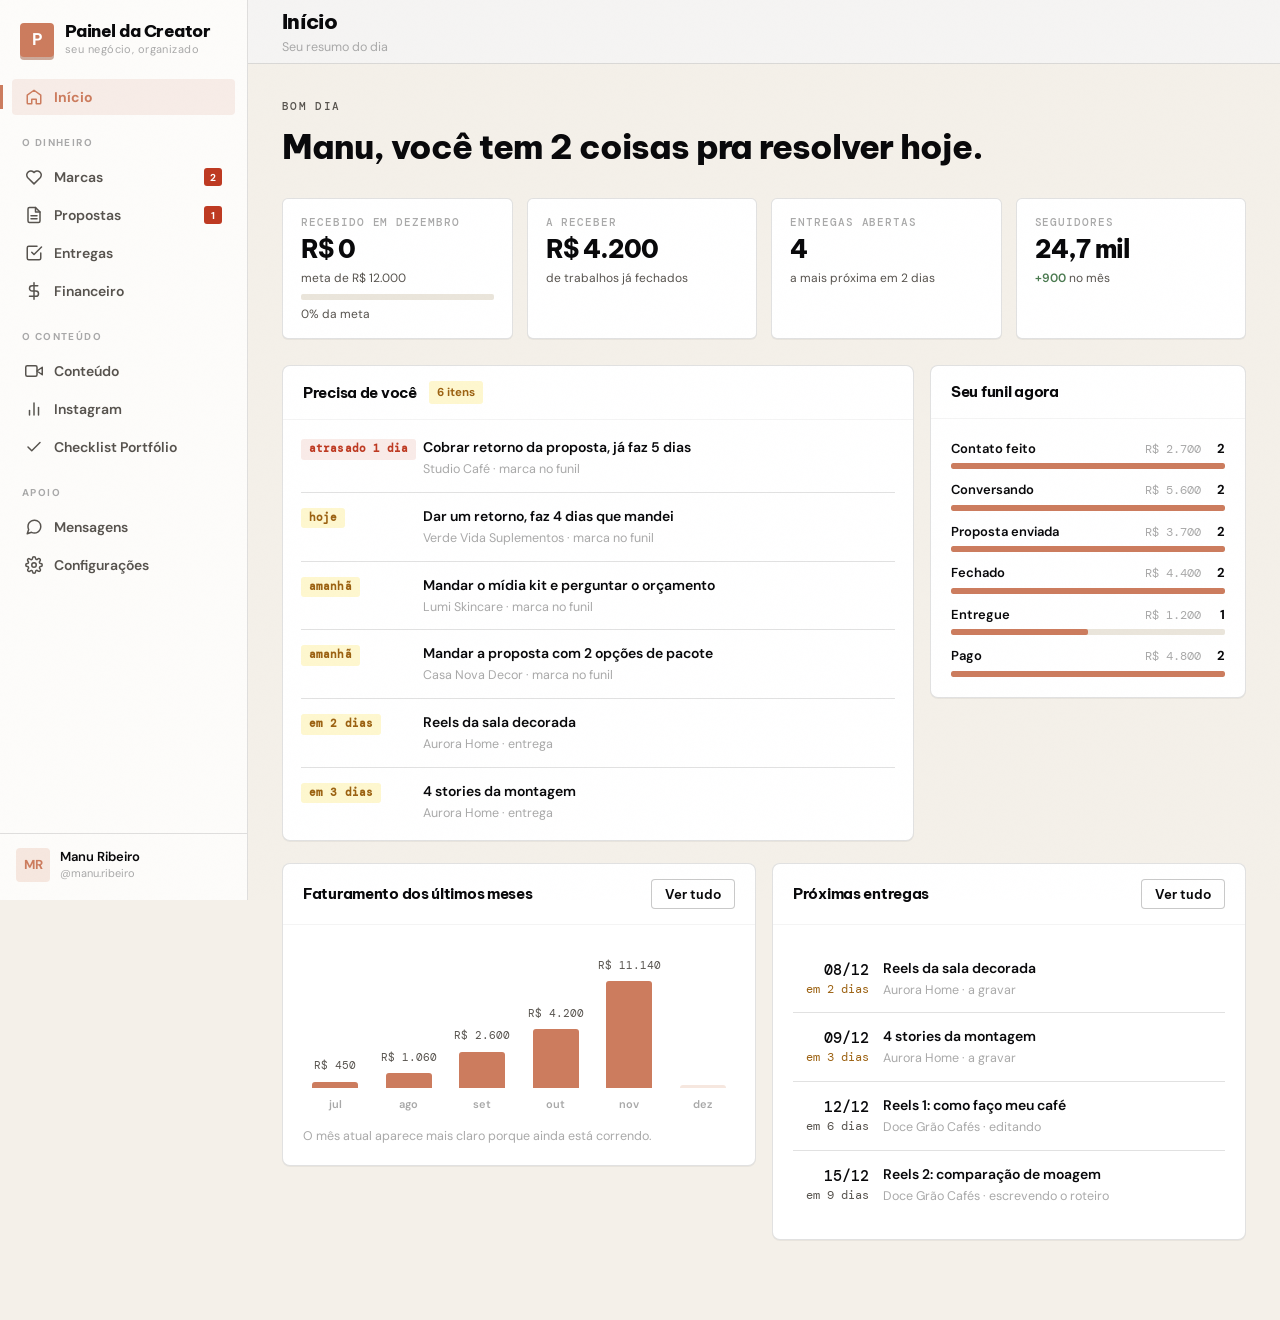
==== commit 7210e240: "Cores e fontes agora são as da página de vendas da Imersão Sai a linguagem do MeuManager e entra a d" ====
--- a/Painel-da-Creator.html
+++ b/Painel-da-Creator.html
@@ -6,70 +6,71 @@
     <title>Painel da Creator</title>
     <meta name="description" content="O painel que organiza a carreira de uma creator: marcas, propostas, entregas, conteúdo, números e dinheiro num lugar só.">
     <meta name="robots" content="noindex">
-    <link rel="icon" href="data:image/svg+xml,<svg xmlns='http://www.w3.org/2000/svg' viewBox='0 0 100 100'><rect width='100' height='100' rx='22' fill='%23C8441A'/><text y='72' x='50' text-anchor='middle' font-size='58' font-family='system-ui,sans-serif' font-weight='700' fill='white'>P</text></svg>">
+    <link rel="icon" href="data:image/svg+xml,<svg xmlns='http://www.w3.org/2000/svg' viewBox='0 0 100 100'><rect width='100' height='100' rx='6' fill='%23CC7C5E'/><text y='72' x='50' text-anchor='middle' font-size='58' font-family='system-ui,sans-serif' font-weight='700' fill='white'>P</text></svg>">
     <link rel="preconnect" href="https://fonts.googleapis.com">
     <link rel="preconnect" href="https://fonts.gstatic.com" crossorigin>
-    <link href="https://fonts.googleapis.com/css2?family=Geist:wght@400;500;600;700;800&family=DM+Mono:wght@400;500&display=swap" rel="stylesheet">
+    <link href="https://fonts.googleapis.com/css2?family=Be+Vietnam+Pro:wght@600;700;800&family=DM+Sans:opsz,wght@9..40,400;9..40,500;9..40,700&family=DM+Mono:wght@400;500&display=swap" rel="stylesheet">
     <style>
 /* css/app.css */
 /* ==========================================================================
    Painel da Creator · design system
-   Mesma linguagem do MeuManager: laranja #C8441A, fundo cinza frio,
-   Geist, cartões de vidro (branco translúcido + blur) e cantos grandes.
+   Mesma linguagem de imersao.laradam.com: papel creme, terracota,
+   Be Vietnam Pro nos títulos, DM Mono nos rótulos, cantos quase retos
+   e sombra dura (sem desfoque) nos botões.
    ========================================================================== */
 
 :root {
-    /* superfícies · cinza frio do MeuManager, com o branco nos cards */
-    --bg: #F5F5F7;
+    /* mesma paleta de imersao.laradam.com */
+    --bg: #F4F0E9;              /* papel */
     --surface: #FFFFFF;
-    --surface-2: #FAFAFA;
-    --warm: #EFEFF2;
-    --vidro: rgba(255, 255, 255, 0.72);
-    --vidro-forte: rgba(255, 255, 255, 0.86);
+    --surface-2: #FBF9F5;       /* quase branco */
+    --warm: #EAE5DB;            /* papel 2 */
+    --manteiga: #FEF7CF;        /* marca-texto */
 
     /* texto */
-    --ink: #121212;
-    --soft: #6E6E73;
-    --muted: #9B9BA1;
-
-    /* marca · laranja do MeuManager */
-    --accent: #C8441A;
-    --accent-dark: #A3360F;
-    --accent-light: #E06340;
-    --accent-glow: rgba(200, 68, 26, 0.09);
-    --accent-tint: #FFF0E8;
-    --accent-texto: #6B2510;   /* texto sobre fundo laranja claro */
+    --ink: #09090B;             /* tinta */
+    --soft: #57534E;            /* tinta 2 */
+    --muted: #A9A9A9;
+
+    /* marca */
+    --accent: #CC7C5E;          /* terra */
+    --accent-dark: #9C563B;     /* terra tinta */
+    --accent-light: #DCA089;
+    --accent-glow: rgba(204, 124, 94, 0.12);
+    --accent-tint: #F6E7DF;
+    --accent-texto: #7E4229;
+    --vermelho: #BE3A22;
 
     /* traços */
-    --border: #E8E8EC;
-    --border-strong: #DBDBE1;
-    --borda-vidro: rgba(255, 255, 255, 0.7);
+    --border: rgba(9, 9, 11, 0.12);
+    --border-strong: rgba(9, 9, 11, 0.22);
 
     /* estados */
-    --ok: #2D7A4F;
-    --ok-bg: rgba(45, 122, 79, 0.10);
-    --warn: #B45309;
-    --warn-bg: rgba(245, 158, 11, 0.15);
-    --danger: #DC2626;
-    --danger-bg: rgba(220, 38, 38, 0.09);
-    --info: #3B82F6;
-    --info-bg: rgba(59, 130, 246, 0.10);
-
-    /* forma · cantos grandes e pílulas */
-    --r-sm: 12px;
-    --r: 16px;
-    --r-lg: 24px;
-    --r-pill: 100px;
-
-    /* sombra de vidro: camadas suaves e neutras, com brilho no topo */
-    --brilho: inset 0 1px 0 0 rgba(255, 255, 255, 0.5);
-    --sh-xs: 0 1px 3px rgba(0, 0, 0, 0.03);
-    --sh-sm: 0 1px 4px rgba(0, 0, 0, 0.03), 0 2px 12px rgba(0, 0, 0, 0.04);
-    --sh-md: 0 2px 8px rgba(0, 0, 0, 0.04), 0 4px 20px rgba(0, 0, 0, 0.06);
-    --sh-lg: 0 8px 32px rgba(0, 0, 0, 0.13), 0 2px 8px rgba(0, 0, 0, 0.06);
+    --ok: #4B7A50;
+    --ok-bg: rgba(75, 122, 80, 0.12);
+    --warn: #9C6212;
+    --warn-bg: #FEF7CF;
+    --danger: #BE3A22;
+    --danger-bg: rgba(190, 58, 34, 0.10);
+    --info: #4A6A82;
+    --info-bg: rgba(74, 106, 130, 0.10);
+
+    /* forma · cantos quase retos, como na página de vendas */
+    --r-sm: 4px;
+    --r: 6px;
+    --r-lg: 8px;
+    --r-pill: 3px;
+
+    /* sombra dura, sem desfoque, empilhada no tom da marca */
+    --sh-dura: 0 3px 0 rgba(156, 86, 59, 0.5);
+    --sh-xs: 0 1px 0 rgba(9, 9, 11, 0.05);
+    --sh-sm: 0 1px 2px rgba(9, 9, 11, 0.06);
+    --sh-md: 0 2px 10px rgba(9, 9, 11, 0.08);
+    --sh-lg: 0 18px 44px rgba(9, 9, 11, 0.18);
 
     --sidebar-w: 248px;
     --topbar-h: 64px;
+    --grao: url("data:image/svg+xml,%3Csvg xmlns='http://www.w3.org/2000/svg' width='180' height='180'%3E%3Cfilter id='n'%3E%3CfeTurbulence type='fractalNoise' baseFrequency='0.9' numOctaves='3' stitchTiles='stitch'/%3E%3C/filter%3E%3Crect width='180' height='180' filter='url(%23n)' opacity='0.4'/%3E%3C/svg%3E");
 }
 
 * { box-sizing: border-box; }
@@ -82,18 +83,15 @@
 
 body {
     background: var(--bg);
-    background-image:
-        radial-gradient(760px 420px at 12% -6%, rgba(200, 68, 26, 0.07), transparent 62%),
-        radial-gradient(680px 380px at 92% 4%, rgba(200, 68, 26, 0.045), transparent 60%);
-    background-attachment: fixed;
+    font-feature-settings: 'kern';
     color: var(--ink);
-    font-family: 'Geist', -apple-system, BlinkMacSystemFont, system-ui, sans-serif;
-    font-size: 14.5px;
+    font-family: 'DM Sans', system-ui, -apple-system, sans-serif;
+    font-size: 15px;
     line-height: 1.5;
     -webkit-font-smoothing: antialiased;
 }
 
-h1, h2, h3, h4 { margin: 0; font-weight: 700; letter-spacing: -0.022em; }
+h1, h2, h3, h4 { margin: 0; font-family: 'Be Vietnam Pro', system-ui, sans-serif; font-weight: 700; letter-spacing: -0.02em; }
 
 button, input, select, textarea { font-family: inherit; font-size: inherit; color: inherit; }
 
@@ -102,14 +100,15 @@
 ::selection { background: var(--accent-tint); }
 
 /* ---------- tipografia utilitária ---------- */
-.serif, .display { font-weight: 700; letter-spacing: -0.03em; }
+.serif, .display { font-family: 'Be Vietnam Pro', system-ui, sans-serif; font-weight: 800; letter-spacing: -0.03em; }
 .mono { font-family: 'DM Mono', ui-monospace, monospace; font-feature-settings: 'tnum'; }
 .eyebrow {
+    font-family: 'DM Mono', monospace;
     font-size: 11px;
-    font-weight: 700;
+    font-weight: 500;
     letter-spacing: 0.12em;
     text-transform: uppercase;
-    color: var(--muted);
+    color: var(--soft);
 }
 .dim { color: var(--soft); }
 .muted { color: var(--muted); }
@@ -119,14 +118,24 @@
    ========================================================================== */
 
 .shell { display: flex; min-height: 100vh; }
+
+/* grão de papel, igual ao da página de vendas */
+body::after {
+    content: '';
+    position: fixed;
+    inset: 0;
+    background-image: var(--grao);
+    opacity: 0.035;
+    pointer-events: none;
+    z-index: 999;
+    mix-blend-mode: multiply;
+}
 
 /* ---------- sidebar ---------- */
 .sidebar {
     width: var(--sidebar-w);
     flex-shrink: 0;
     background: rgba(255, 255, 255, 0.78);
-    backdrop-filter: blur(20px) saturate(180%);
-    -webkit-backdrop-filter: blur(20px) saturate(180%);
     border-right: 1px solid var(--border);
     display: flex;
     flex-direction: column;
@@ -146,9 +155,9 @@
 .brand-mark {
     width: 34px;
     height: 34px;
-    border-radius: 11px;
-    background: linear-gradient(135deg, var(--accent), #A3521F);
-    box-shadow: 0 2px 8px rgba(200, 68, 26, 0.28);
+    border-radius: var(--r-sm);
+    background: var(--accent);
+    box-shadow: var(--sh-dura);
     color: #fff;
     display: grid;
     place-items: center;
@@ -159,11 +168,11 @@
 }
 
 .brand-name {
-    font-weight: 700;
+    font-family: 'Be Vietnam Pro', system-ui, sans-serif;
     font-size: 17px;
-    font-weight: 700;
+    font-weight: 800;
     line-height: 1.1;
-    letter-spacing: -0.02em;
+    letter-spacing: -0.03em;
 }
 .brand-sub { font-size: 11px; color: var(--muted); letter-spacing: 0.04em; }
 
@@ -196,7 +205,7 @@
     padding: 9px 13px;
     border: none;
     background: none;
-    border-radius: var(--r-pill);
+    border-radius: var(--r-sm);
     font-size: 14px;
     font-weight: 600;
     color: var(--soft);
@@ -208,19 +217,28 @@
 .nav-item svg { width: 18px; height: 18px; flex-shrink: 0; }
 .nav-item:hover { background: var(--surface-2); color: var(--ink); }
 .nav-item.active { background: var(--accent-glow); color: var(--accent); }
-.nav-item.active { font-weight: 600; }
+.nav-item.active { font-weight: 700; }
+.nav-item.active::before {
+    content: '';
+    position: absolute;
+    left: -12px;
+    top: 6px;
+    bottom: 6px;
+    width: 3px;
+    background: var(--accent);
+}
 .nav-item:focus-visible { outline: 2px solid var(--accent); outline-offset: 2px; }
 
 .nav-badge {
     margin-left: auto;
-    background: var(--accent);
+    background: var(--vermelho);
     color: #fff;
     font-size: 10px;
     font-weight: 700;
     min-width: 18px;
     height: 18px;
     padding: 0 5px;
-    border-radius: 9px;
+    border-radius: 3px;
     display: grid;
     place-items: center;
 }
@@ -235,7 +253,7 @@
 .me { display: flex; align-items: center; gap: 10px; }
 .me-avatar {
     width: 34px; height: 34px;
-    border-radius: 50%;
+    border-radius: var(--r-sm);
     background: var(--accent-tint);
     color: var(--accent);
     display: grid; place-items: center;
@@ -252,8 +270,6 @@
     height: var(--topbar-h);
     flex-shrink: 0;
     background: rgba(245, 245, 247, 0.72);
-    backdrop-filter: blur(18px) saturate(180%);
-    -webkit-backdrop-filter: blur(18px) saturate(180%);
     border-bottom: 1px solid var(--border);
     display: flex;
     align-items: center;
@@ -275,7 +291,7 @@
 }
 .menu-btn svg { width: 18px; height: 18px; display: block; }
 
-.page-title { font-weight: 700; font-size: 21px; letter-spacing: -0.02em; }
+.page-title { font-family: 'Be Vietnam Pro', system-ui, sans-serif; font-weight: 800; font-size: 21px; letter-spacing: -0.03em; }
 .page-hint { font-size: 12.5px; color: var(--muted); margin-top: 1px; }
 
 .topbar-actions { margin-left: auto; display: flex; align-items: center; gap: 9px; }
@@ -327,20 +343,18 @@
     margin-bottom: 14px;
     flex-wrap: wrap;
 }
-.section-head h2 { font-weight: 700; font-size: 19px; letter-spacing: -0.02em; }
+.section-head h2 { font-family: 'Be Vietnam Pro', system-ui, sans-serif; font-weight: 800; font-size: 19px; letter-spacing: -0.03em; }
 .section-head p { margin: 2px 0 0; font-size: 13px; color: var(--soft); }
 .section-head .spacer { margin-left: auto; }
 
 .panel {
-    background: var(--vidro);
-    backdrop-filter: blur(18px) saturate(180%);
-    -webkit-backdrop-filter: blur(18px) saturate(180%);
-    border: 1px solid var(--borda-vidro);
+    background: var(--surface);
+    border: 1px solid var(--border);
     border-radius: var(--r-lg);
-    box-shadow: var(--sh-sm), var(--brilho);
+    box-shadow: var(--sh-xs);
     transition: box-shadow 0.25s ease;
 }
-.panel:hover { box-shadow: var(--sh-md), var(--brilho); }
+.panel:hover { box-shadow: var(--sh-sm); }
 .panel-head {
     padding: 15px 20px;
     border-bottom: 1px solid rgba(0, 0, 0, 0.045);
@@ -367,20 +381,19 @@
     gap: 14px;
 }
 .stat {
-    background: var(--vidro);
-    backdrop-filter: blur(16px) saturate(180%);
-    -webkit-backdrop-filter: blur(16px) saturate(180%);
-    border: 1px solid var(--borda-vidro);
+    background: var(--surface);
+    border: 1px solid var(--border);
     border-radius: var(--r);
     padding: 16px 18px 15px;
-    box-shadow: var(--sh-sm), var(--brilho);
+    box-shadow: var(--sh-xs);
     transition: box-shadow 0.2s ease, transform 0.2s ease;
 }
-.stat:hover { box-shadow: var(--sh-md), var(--brilho); transform: translateY(-1px); }
+.stat:hover { box-shadow: var(--sh-sm); transform: translateY(-1px); }
 .stat-label {
-    font-size: 11px;
-    font-weight: 600;
-    letter-spacing: 0.06em;
+    font-family: 'DM Mono', monospace;
+    font-size: 10.5px;
+    font-weight: 500;
+    letter-spacing: 0.09em;
     text-transform: uppercase;
     color: var(--muted);
     display: flex;
@@ -388,8 +401,9 @@
     gap: 6px;
 }
 .stat-value {
+    font-family: 'Be Vietnam Pro', system-ui, sans-serif;
     font-size: 25px;
-    font-weight: 700;
+    font-weight: 800;
     letter-spacing: -0.035em;
     margin-top: 6px;
     line-height: 1.1;
@@ -406,11 +420,10 @@
     justify-content: center;
     gap: 7px;
     padding: 9px 16px;
-    border-radius: var(--r-pill);
-    border: 1px solid var(--border);
-    background: var(--vidro-forte);
-    backdrop-filter: blur(8px);
-    -webkit-backdrop-filter: blur(8px);
+    border-radius: var(--r-sm);
+    border: 1px solid var(--border-strong);
+    background: var(--surface);
+    font-family: 'Be Vietnam Pro', system-ui, sans-serif;
     color: var(--ink);
     font-size: 13.5px;
     font-weight: 600;
@@ -419,7 +432,7 @@
     white-space: nowrap;
 }
 .btn svg { width: 16px; height: 16px; }
-.btn:hover { background: #fff; border-color: var(--border-strong); box-shadow: var(--sh-xs); }
+.btn:hover { background: var(--surface-2); border-color: var(--ink); }
 .btn:active { transform: translateY(1px); }
 .btn:focus-visible { outline: 2px solid var(--accent); outline-offset: 2px; }
 
@@ -427,8 +440,10 @@
     background: var(--accent);
     border-color: var(--accent);
     color: #fff;
+    box-shadow: var(--sh-dura);
 }
 .btn-primary:hover { background: var(--accent-dark); border-color: var(--accent-dark); }
+.btn-primary:active { transform: translateY(2px); box-shadow: 0 1px 0 rgba(156, 86, 59, 0.5); }
 
 .btn-ghost { border-color: transparent; background: transparent; color: var(--soft); }
 .btn-ghost:hover { background: var(--surface-2); color: var(--ink); border-color: transparent; }
@@ -442,7 +457,7 @@
 .icon-btn {
     width: 32px; height: 32px;
     display: grid; place-items: center;
-    border-radius: 50%;
+    border-radius: var(--r-sm);
     border: 1px solid transparent;
     background: none;
     color: var(--soft);
@@ -457,8 +472,8 @@
     display: inline-flex;
     align-items: center;
     gap: 5px;
-    padding: 3px 9px;
-    border-radius: 999px;
+    padding: 3px 8px;
+    border-radius: 3px;
     font-size: 11.5px;
     font-weight: 700;
     letter-spacing: 0.01em;
@@ -478,9 +493,10 @@
 table.data { width: 100%; border-collapse: collapse; font-size: 14px; }
 table.data th {
     text-align: left;
-    font-size: 11px;
-    font-weight: 600;
-    letter-spacing: 0.05em;
+    font-family: 'DM Mono', monospace;
+    font-size: 10.5px;
+    font-weight: 500;
+    letter-spacing: 0.08em;
     text-transform: uppercase;
     color: var(--muted);
     padding: 11px 16px;
@@ -563,12 +579,10 @@
 
 .chips { display: flex; gap: 6px; flex-wrap: wrap; }
 .chip {
-    padding: 7px 14px;
-    border-radius: var(--r-pill);
-    border: 1px solid var(--border);
-    background: var(--vidro-forte);
-    backdrop-filter: blur(8px);
-    -webkit-backdrop-filter: blur(8px);
+    padding: 7px 13px;
+    border-radius: var(--r-sm);
+    border: 1px solid var(--border-strong);
+    background: var(--surface);
     font-size: 12.5px;
     font-weight: 600;
     color: var(--soft);
@@ -591,10 +605,8 @@
 }
 .col {
     background: rgba(255, 255, 255, 0.42);
-    border: 1px solid var(--borda-vidro);
+    border: 1px solid var(--border);
     border-radius: var(--r-lg);
-    backdrop-filter: blur(10px);
-    -webkit-backdrop-filter: blur(10px);
     display: flex;
     flex-direction: column;
     min-height: 130px;
@@ -610,12 +622,13 @@
 .col-head h4 { font-size: 12.5px; letter-spacing: 0.02em; }
 .col-count {
     margin-left: auto;
+    font-family: 'DM Mono', monospace;
     font-size: 11px;
-    font-weight: 700;
-    color: var(--muted);
+    font-weight: 500;
+    color: var(--soft);
     background: var(--surface);
     border: 1px solid var(--border);
-    border-radius: 999px;
+    border-radius: 3px;
     padding: 1px 7px;
 }
 .col-total {
@@ -633,17 +646,15 @@
 }
 
 .card {
-    background: var(--vidro-forte);
-    backdrop-filter: blur(12px);
-    -webkit-backdrop-filter: blur(12px);
-    border: 1px solid var(--borda-vidro);
-    border-radius: 14px;
+    background: var(--surface);
+    border: 1px solid var(--border);
+    border-radius: var(--r);
     padding: 13px 14px;
     cursor: grab;
-    box-shadow: var(--sh-xs), var(--brilho);
+    box-shadow: var(--sh-xs);
     transition: box-shadow 0.16s, transform 0.16s, border-color 0.16s;
 }
-.card:hover { box-shadow: var(--sh-md), var(--brilho); transform: translateY(-2px); }
+.card:hover { box-shadow: var(--sh-sm); transform: translateY(-2px); }
 .card:active { cursor: grabbing; }
 .card.dragging { opacity: 0.45; transform: rotate(1.4deg) scale(0.98); }
 .card-top { display: flex; align-items: flex-start; gap: 8px; }
@@ -659,7 +670,7 @@
 .card-money { font-family: 'DM Mono', monospace; font-size: 13.5px; font-weight: 500; }
 .card-avatar {
     width: 28px; height: 28px;
-    border-radius: 8px;
+    border-radius: 4px;
     background: var(--accent-tint);
     color: var(--accent);
     display: grid; place-items: center;
@@ -682,7 +693,7 @@
 .check-box {
     width: 19px; height: 19px;
     border: 1.5px solid var(--border-strong);
-    border-radius: 7px;
+    border-radius: 4px;
     flex-shrink: 0;
     margin-top: 1px;
     display: grid;
@@ -703,25 +714,23 @@
 .progress {
     height: 6px;
     background: var(--warm);
-    border-radius: 999px;
+    border-radius: 2px;
     overflow: hidden;
 }
 .progress > span {
     display: block;
     height: 100%;
     background: var(--accent);
-    border-radius: 999px;
+    border-radius: 2px;
     transition: width 0.5s cubic-bezier(0.16, 1, 0.3, 1);
 }
 
 /* ---------- blocos copiáveis (roteiros, mensagens) ---------- */
 .snippet {
-    border: 1px solid var(--borda-vidro);
+    border: 1px solid var(--border);
     border-radius: var(--r-lg);
-    background: var(--vidro);
-    backdrop-filter: blur(16px) saturate(180%);
-    -webkit-backdrop-filter: blur(16px) saturate(180%);
-    box-shadow: var(--sh-xs), var(--brilho);
+    background: var(--surface);
+    box-shadow: var(--sh-xs);
     overflow: hidden;
 }
 .snippet-head {
@@ -742,8 +751,8 @@
     color: var(--ink);
 }
 .snippet-body .ph {
-    background: var(--accent-tint);
-    color: var(--accent-texto);
+    background: var(--manteiga);
+    color: #6B5310;
     padding: 1px 5px;
     border-radius: 5px;
     font-weight: 600;
@@ -774,7 +783,6 @@
     position: fixed;
     inset: 0;
     background: rgba(33, 29, 26, 0.42);
-    backdrop-filter: blur(3px);
     z-index: 100;
     display: flex;
     align-items: flex-start;
@@ -787,11 +795,9 @@
 
 .modal {
     background: rgba(255, 255, 255, 0.94);
-    backdrop-filter: blur(24px) saturate(180%);
-    -webkit-backdrop-filter: blur(24px) saturate(180%);
-    border: 1px solid var(--borda-vidro);
-    border-radius: 26px;
-    box-shadow: var(--sh-lg), var(--brilho);
+    border: 1px solid var(--border);
+    border-radius: var(--r-lg);
+    box-shadow: var(--sh-lg);
     width: 100%;
     max-width: 560px;
     animation: modalIn 0.26s cubic-bezier(0.16, 1, 0.3, 1);
@@ -809,7 +815,7 @@
     align-items: flex-start;
     gap: 12px;
 }
-.modal-head h3 { font-weight: 700; font-size: 18px; letter-spacing: -0.02em; }
+.modal-head h3 { font-family: 'Be Vietnam Pro', system-ui, sans-serif; font-weight: 800; font-size: 18px; letter-spacing: -0.03em; }
 .modal-head p { margin: 3px 0 0; font-size: 13px; color: var(--soft); }
 .modal-body { padding: 22px 24px; }
 .modal-foot {
@@ -835,11 +841,9 @@
 }
 .toast {
     background: rgba(18, 18, 18, 0.92);
-    backdrop-filter: blur(12px);
-    -webkit-backdrop-filter: blur(12px);
     color: #fff;
     padding: 11px 18px;
-    border-radius: var(--r-pill);
+    border-radius: var(--r-sm);
     font-size: 13.5px;
     font-weight: 600;
     box-shadow: var(--sh-lg);
@@ -870,7 +874,7 @@
     width: 100%;
     max-width: 46px;
     background: var(--accent);
-    border-radius: 6px 6px 3px 3px;
+    border-radius: 3px 3px 0 0;
     min-height: 3px;
     position: relative;
     transition: height 0.7s cubic-bezier(0.16, 1, 0.3, 1), background 0.15s;
@@ -942,7 +946,7 @@
 .note b { font-weight: 700; }
 .note.info { background: var(--info-bg); color: var(--info); }
 .note.ok { background: var(--ok-bg); color: var(--ok); }
-.note.accent { background: var(--accent-tint); color: var(--accent-texto); }
+.note.accent { background: var(--manteiga); color: #6B5310; }
 
 /* ---------- sub navegação ---------- */
 .subnav {
@@ -950,33 +954,27 @@
     gap: 5px;
     margin-bottom: 22px;
     overflow-x: auto;
-    padding: 5px;
-    background: rgba(255, 255, 255, 0.5);
-    border: 1px solid var(--borda-vidro);
-    border-radius: var(--r-pill);
-    backdrop-filter: blur(12px);
-    -webkit-backdrop-filter: blur(12px);
-    width: fit-content;
-    max-width: 100%;
+    padding: 0;
+    border-bottom: 1px solid var(--border);
+    width: 100%;
 }
 .subnav button {
-    padding: 9px 16px;
+    padding: 11px 15px;
     border: none;
     background: none;
-    border-radius: var(--r-pill);
+    border-bottom: 2px solid transparent;
+    margin-bottom: -1px;
     font-size: 13.5px;
-    font-weight: 500;
+    font-weight: 600;
     color: var(--soft);
     cursor: pointer;
     white-space: nowrap;
-    transition: all 0.2s ease;
-}
-.subnav button:hover { color: var(--ink); background: rgba(255, 255, 255, 0.7); }
+    transition: color 0.15s ease, border-color 0.15s ease;
+}
+.subnav button:hover { color: var(--ink); }
 .subnav button.on {
-    background: #fff;
-    color: var(--ink);
-    font-weight: 600;
-    box-shadow: var(--sh-xs);
+    color: var(--accent-dark);
+    border-bottom-color: var(--accent);
 }
 .subnav button:focus-visible { outline: 2px solid var(--accent); outline-offset: 1px; }
 
@@ -1071,11 +1069,9 @@
     position: relative;
     padding: 28px 30px 26px;
     border-radius: var(--r-lg);
-    background: var(--vidro);
-    backdrop-filter: blur(18px) saturate(180%);
-    -webkit-backdrop-filter: blur(18px) saturate(180%);
-    border: 1px solid var(--borda-vidro);
-    box-shadow: var(--sh-sm), var(--brilho);
+    background: var(--surface);
+    border: 1px solid var(--border);
+    box-shadow: var(--sh-xs);
     overflow: hidden;
     margin-bottom: 22px;
 }
@@ -1090,9 +1086,10 @@
     user-select: none;
 }
 .hero h2 {
-    font-weight: 700;
+    font-family: 'Be Vietnam Pro', system-ui, sans-serif;
+    font-weight: 800;
     font-size: clamp(22px, 2.6vw, 29px);
-    letter-spacing: -0.03em;
+    letter-spacing: -0.035em;
     position: relative;
 }
 .hero p {
@@ -1109,11 +1106,10 @@
     display: inline-flex;
     align-items: center;
     gap: 6px;
-    background: var(--vidro-forte);
-    backdrop-filter: blur(8px);
-    -webkit-backdrop-filter: blur(8px);
-    border: 1px solid var(--borda-vidro);
-    border-radius: var(--r-pill);
+    font-family: 'DM Mono', monospace;
+    background: var(--surface);
+    border: 1px solid var(--border);
+    border-radius: var(--r-sm);
     padding: 7px 15px;
     font-size: 13px;
     color: var(--soft);
@@ -1131,7 +1127,7 @@
 }
 .filtros .search { max-width: 320px; }
 .filtros .search input {
-    border-radius: 999px;
+    border-radius: var(--r-sm);
     padding-top: 11px;
     padding-bottom: 11px;
     box-shadow: var(--sh-xs);
@@ -1143,12 +1139,10 @@
     display: inline-flex;
     align-items: center;
     gap: 8px;
-    padding: 11px 17px;
-    border-radius: var(--r-pill);
-    border: 1px solid var(--border);
-    background: var(--vidro-forte);
-    backdrop-filter: blur(8px);
-    -webkit-backdrop-filter: blur(8px);
+    padding: 10px 15px;
+    border-radius: var(--r-sm);
+    border: 1px solid var(--border-strong);
+    background: var(--surface);
     font-size: 13.5px;
     font-weight: 600;
     cursor: pointer;
@@ -1168,10 +1162,8 @@
     left: 0;
     min-width: 220px;
     background: rgba(255, 255, 255, 0.96);
-    backdrop-filter: blur(20px) saturate(180%);
-    -webkit-backdrop-filter: blur(20px) saturate(180%);
-    border: 1px solid var(--borda-vidro);
-    border-radius: 18px;
+    border: 1px solid var(--border);
+    border-radius: var(--r-lg);
     box-shadow: var(--sh-lg);
     padding: 7px;
     z-index: 50;
@@ -1191,7 +1183,7 @@
     padding: 10px 14px;
     border: none;
     background: none;
-    border-radius: 12px;
+    border-radius: var(--r-sm);
     font-size: 14px;
     font-weight: 600;
     color: var(--soft);
@@ -1211,12 +1203,10 @@
 }
 
 .ref-card {
-    box-shadow: var(--sh-xs), var(--brilho);
-    background: var(--vidro);
-    backdrop-filter: blur(16px) saturate(180%);
-    -webkit-backdrop-filter: blur(16px) saturate(180%);
-    border: 1px solid var(--borda-vidro);
-    border-radius: 20px;
+    box-shadow: var(--sh-xs);
+    background: var(--surface);
+    border: 1px solid var(--border);
+    border-radius: var(--r-lg);
     overflow: hidden;
     cursor: pointer;
     transition: transform 0.2s cubic-bezier(0.16, 1, 0.3, 1), box-shadow 0.2s, border-color 0.2s;
@@ -1228,7 +1218,7 @@
     color: inherit;
     width: 100%;
 }
-.ref-card:hover { transform: translateY(-3px); box-shadow: var(--sh-md), var(--brilho); }
+.ref-card:hover { transform: translateY(-3px); box-shadow: var(--sh-sm); }
 .ref-card:focus-visible { outline: 2px solid var(--accent); outline-offset: 3px; }
 
 .ref-capa {
@@ -1252,8 +1242,7 @@
     top: 11px;
     left: 11px;
     background: rgba(255, 255, 255, 0.94);
-    backdrop-filter: blur(6px);
-    border-radius: 999px;
+    border-radius: 3px;
     padding: 5px 11px;
     font-size: 11.5px;
     font-weight: 700;
@@ -1266,9 +1255,8 @@
     right: 11px;
     width: 34px;
     height: 34px;
-    border-radius: 50%;
+    border-radius: 3px;
     background: rgba(255, 255, 255, 0.94);
-    backdrop-filter: blur(6px);
     display: grid;
     place-items: center;
     box-shadow: var(--sh-sm);
@@ -1281,9 +1269,9 @@
     position: absolute;
     bottom: 13px;
     left: 11px;
-    background: rgba(33, 29, 26, 0.72);
+    background: rgba(9, 9, 11, 0.78);
     color: #fff;
-    border-radius: 999px;
+    border-radius: 3px;
     padding: 3px 9px;
     font-size: 11px;
     font-weight: 600;
@@ -1332,18 +1320,16 @@
 
 /* ---------- seções do checklist ---------- */
 .cl-sec {
-    background: var(--vidro);
-    backdrop-filter: blur(16px) saturate(180%);
-    -webkit-backdrop-filter: blur(16px) saturate(180%);
-    border: 1px solid var(--borda-vidro);
-    border-radius: 20px;
-    box-shadow: var(--sh-xs), var(--brilho);
+    background: var(--surface);
+    border: 1px solid var(--border);
+    border-radius: var(--r-lg);
+    box-shadow: var(--sh-xs);
     overflow: hidden;
     margin-bottom: 14px;
     transition: border-color 0.18s, box-shadow 0.18s;
 }
-.cl-sec:hover { box-shadow: var(--sh-sm), var(--brilho); }
-.cl-sec.aberta { box-shadow: var(--sh-md), var(--brilho); }
+.cl-sec:hover { box-shadow: var(--sh-xs); }
+.cl-sec.aberta { box-shadow: var(--sh-sm); }
 
 .cl-head {
     display: flex;
@@ -1364,7 +1350,7 @@
 .cl-emoji {
     width: 46px;
     height: 46px;
-    border-radius: 15px;
+    border-radius: var(--r);
     background: var(--accent-tint);
     display: grid;
     place-items: center;
@@ -1414,16 +1400,15 @@
     align-items: center;
     gap: 26px;
     flex-wrap: wrap;
-    background: var(--vidro);
-    backdrop-filter: blur(18px) saturate(180%);
-    -webkit-backdrop-filter: blur(18px) saturate(180%);
-    border: 1px solid var(--borda-vidro);
+    background: var(--surface);
+    border: 1px solid var(--border);
     border-radius: var(--r-lg);
-    box-shadow: var(--sh-sm), var(--brilho);
+    box-shadow: var(--sh-xs);
     padding: 26px 30px;
     margin-bottom: 22px;
 }
 .placar-num {
+    font-family: 'Be Vietnam Pro', system-ui, sans-serif;
     font-weight: 800;
     font-size: clamp(38px, 5vw, 52px);
     line-height: 1;
@@ -1494,7 +1479,7 @@
 
 </style>
 </head>
-<body data-versao-local="2026-09-09">
+<body data-versao-local="2026-09-10">
 
 <div class="shell">
 
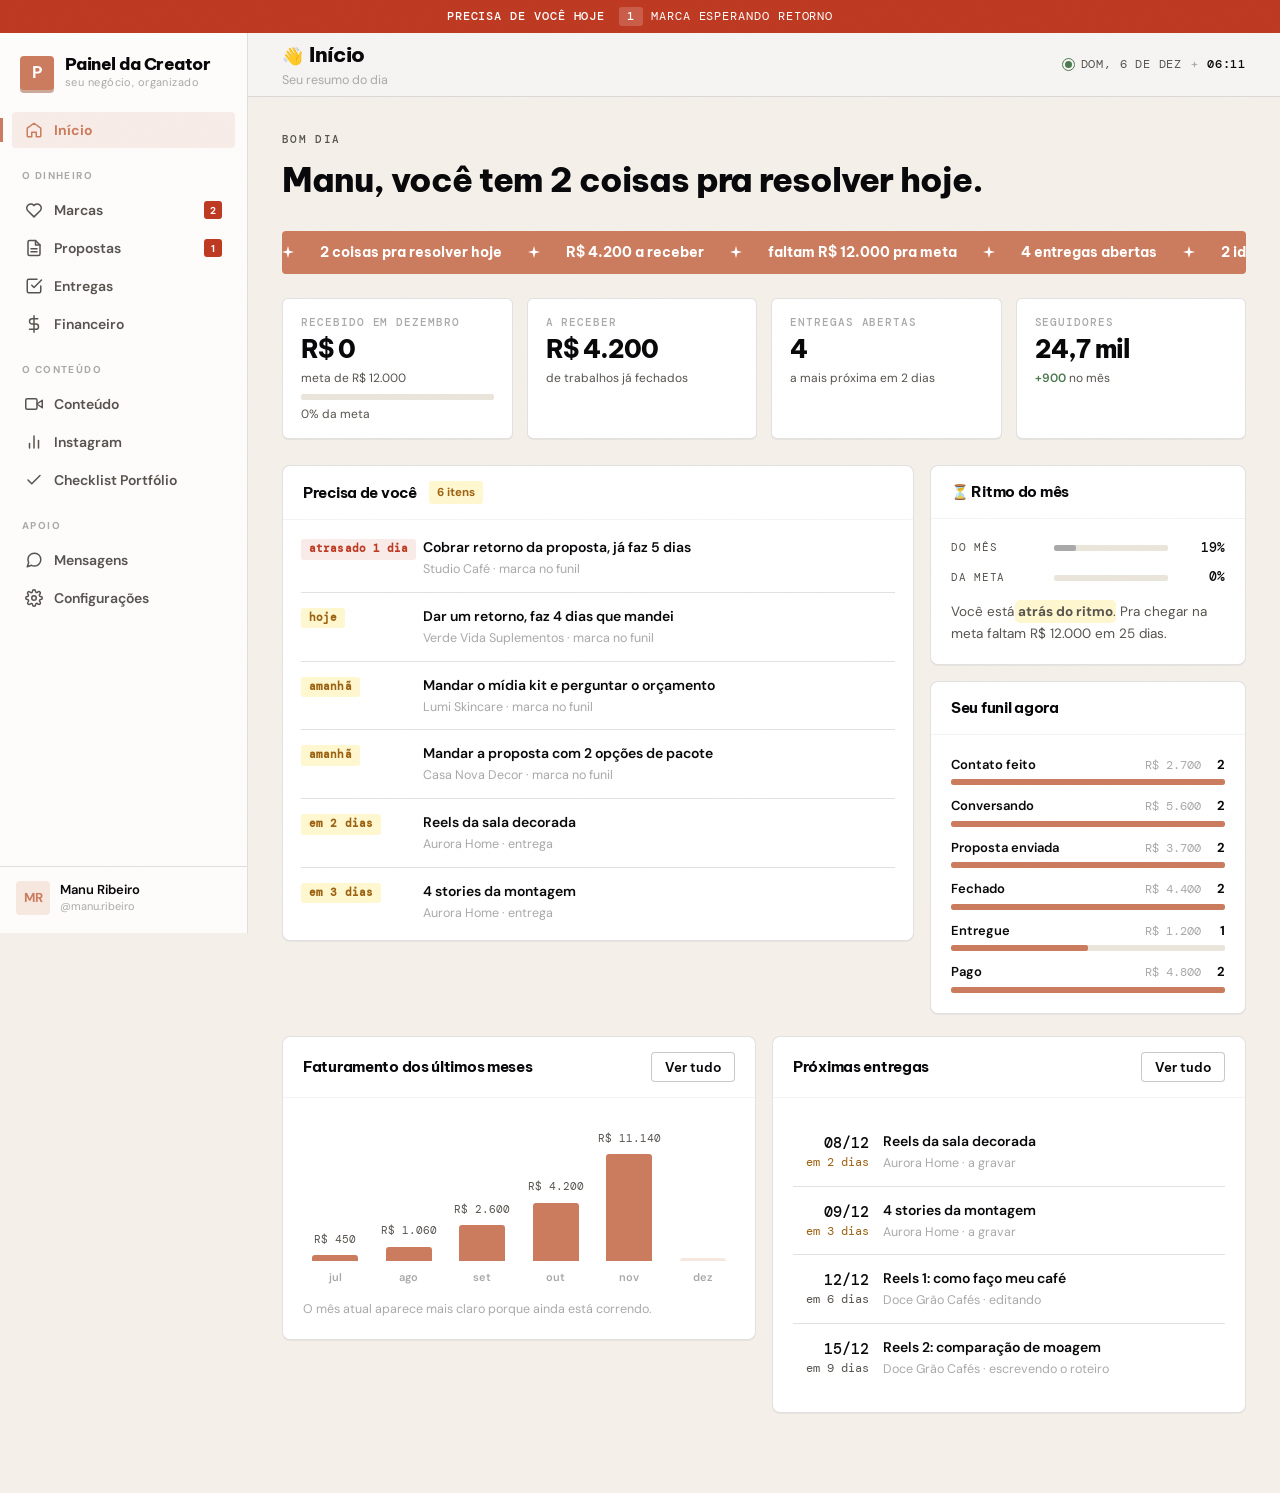
==== commit dfa0b6a1: "Detalhes que faltavam: barra de urgência, relógio, faixa e comemoração Barra vermelha no topo igual " ====
--- a/Painel-da-Creator.html
+++ b/Painel-da-Creator.html
@@ -1477,9 +1477,161 @@
 /* selos ficam acima da capa */
 .ref-badge, .ref-play, .ref-dur { z-index: 3; }
 
+/* ==========================================================================
+   Detalhes que a página de vendas tem e o painel não tinha
+   ========================================================================== */
+
+/* ---------- a estrelinha de 4 pontas, assinatura dela ---------- */
+.estrela {
+    display: inline-block;
+    width: 12px;
+    height: 12px;
+    background: currentColor;
+    clip-path: polygon(50% 0, 61% 39%, 100% 50%, 61% 61%, 50% 100%, 39% 61%, 0 50%, 39% 39%);
+    flex-shrink: 0;
+}
+.estrela-g { width: 22px; height: 22px; }
+
+/* ---------- barra de urgência no topo, como a do prazo das vagas ---------- */
+.urgente {
+    background: var(--vermelho);
+    color: #fff;
+    display: flex;
+    align-items: center;
+    justify-content: center;
+    gap: 14px;
+    flex-wrap: wrap;
+    padding: 9px 18px;
+    font-family: 'DM Mono', monospace;
+    font-size: 11.5px;
+    letter-spacing: 0.08em;
+    text-transform: uppercase;
+    cursor: pointer;
+    border: none;
+    width: 100%;
+    transition: background 0.15s;
+}
+.urgente:hover { background: #A62F1A; }
+.urgente b { font-weight: 500; }
+.urgente .num {
+    background: rgba(255, 255, 255, 0.18);
+    padding: 2px 8px;
+    border-radius: 3px;
+    font-weight: 500;
+}
+
+/* ---------- relógio do topo ---------- */
+.relogio {
+    font-family: 'DM Mono', monospace;
+    font-size: 11.5px;
+    letter-spacing: 0.07em;
+    text-transform: uppercase;
+    color: var(--soft);
+    display: flex;
+    align-items: center;
+    gap: 9px;
+    white-space: nowrap;
+}
+.relogio .hora { color: var(--ink); font-weight: 500; }
+.pulso {
+    width: 7px;
+    height: 7px;
+    border-radius: 50%;
+    background: var(--ok);
+    position: relative;
+    flex-shrink: 0;
+}
+.pulso::after {
+    content: '';
+    position: absolute;
+    inset: -3px;
+    border-radius: 50%;
+    border: 1px solid var(--ok);
+    animation: pulsa 2.4s ease-out infinite;
+}
+@keyframes pulsa {
+    0% { transform: scale(0.7); opacity: 0.9; }
+    100% { transform: scale(1.7); opacity: 0; }
+}
+
+/* ---------- faixa rolante, igual à da página de vendas ---------- */
+.faixa {
+    background: var(--accent);
+    color: #fff;
+    overflow: hidden;
+    border-radius: var(--r-sm);
+    padding: 11px 0;
+    margin-bottom: 24px;
+    position: relative;
+}
+.faixa-trilho {
+    display: flex;
+    width: max-content;
+    animation: correFaixa 42s linear infinite;
+}
+.faixa:hover .faixa-trilho { animation-play-state: paused; }
+.faixa-grupo {
+    display: flex;
+    align-items: center;
+    gap: 26px;
+    padding-right: 26px;
+    font-family: 'Be Vietnam Pro', system-ui, sans-serif;
+    font-weight: 700;
+    font-size: 14px;
+    white-space: nowrap;
+}
+@keyframes correFaixa {
+    from { transform: translateX(0); }
+    to { transform: translateX(-50%); }
+}
+
+/* ---------- marca-texto amarelo, como no texto da página dela ---------- */
+.grifo {
+    background: var(--manteiga);
+    box-shadow: 0 0 0 3px var(--manteiga);
+    border-radius: 2px;
+}
+
+/* ---------- ritmo do mês: quanto do mês passou contra quanto você fez ---------- */
+.ritmo { display: flex; flex-direction: column; gap: 11px; }
+.ritmo-linha { display: grid; grid-template-columns: 92px minmax(0, 1fr) 46px; gap: 11px; align-items: center; }
+.ritmo-rot {
+    font-family: 'DM Mono', monospace;
+    font-size: 10.5px;
+    letter-spacing: 0.07em;
+    text-transform: uppercase;
+    color: var(--soft);
+}
+.ritmo-num { font-family: 'DM Mono', monospace; font-size: 12.5px; text-align: right; font-weight: 500; }
+.ritmo .progress > span.tempo { background: var(--muted); }
+
+/* ---------- vazio com emoji grande ---------- */
+.empty-emoji { font-size: 44px; line-height: 1; display: block; margin-bottom: 12px; }
+
+/* ---------- confete da comemoração ---------- */
+#confete {
+    position: fixed;
+    inset: 0;
+    pointer-events: none;
+    z-index: 300;
+}
+
+/* ---------- título da página com emoji ---------- */
+.page-emoji { font-size: 17px; margin-right: 7px; }
+
+@media (max-width: 900px) {
+    .relogio .data { display: none; }
+}
+@media (max-width: 620px) {
+    .relogio { display: none; }
+    .urgente { font-size: 10.5px; gap: 9px; padding: 8px 12px; }
+}
+
 </style>
 </head>
 <body data-versao-local="2026-09-10">
+
+<button class="urgente" id="barraUrgente" type="button" hidden></button>
 
 <div class="shell">
 
@@ -1518,13 +1670,22 @@
                 <div class="page-title" id="pageTitle">Início</div>
                 <div class="page-hint" id="pageHint"></div>
             </div>
-            <div class="topbar-actions" id="topbarActions"></div>
+            <div class="topbar-actions" id="topbarActions">
+                <div class="relogio" id="relogio">
+                    <span class="pulso"></span>
+                    <span class="data" id="relogioData"></span>
+                    <span class="estrela" style="width:7px;height:7px;opacity:.45"></span>
+                    <span class="hora" id="relogioHora"></span>
+                </div>
+            </div>
         </header>
 
         <div class="view" id="view"></div>
     </main>
 
 </div>
+
+<canvas id="confete"></canvas>
 
 <script>
 /* js/ui.js */
@@ -1726,9 +1887,9 @@
     }
 
     /* ---------- vazio ---------- */
-    function vazio(titulo, texto, botao) {
+    function vazio(titulo, texto, botao, emoji) {
         return `<div class="empty">
-            ${icon('vazio')}
+            ${emoji ? `<span class="empty-emoji">${emoji}</span>` : icon('vazio')}
             <h4>${esc(titulo)}</h4>
             <p>${esc(texto)}</p>
             ${botao || ''}
@@ -1774,10 +1935,87 @@
         return dados;
     }
 
+    /* ---------- data e hora por extenso ---------- */
+    const DIAS_SEMANA = ['dom', 'seg', 'ter', 'qua', 'qui', 'sex', 'sáb'];
+
+    function agoraTexto() {
+        const d = new Date();
+        return {
+            data: `${DIAS_SEMANA[d.getDay()]}, ${d.getDate()} de ${MESES_CURTO[d.getMonth()]}`,
+            hora: String(d.getHours()).padStart(2, '0') + ':' + String(d.getMinutes()).padStart(2, '0')
+        };
+    }
+
+    /** quanto do mês já passou, de 0 a 1 */
+    function quantoDoMes() {
+        const d = new Date();
+        const noMes = new Date(d.getFullYear(), d.getMonth() + 1, 0).getDate();
+        return d.getDate() / noMes;
+    }
+
+    /* ---------- faixa rolante, igual à da página de vendas ---------- */
+    function faixa(frases) {
+        const estrela = '<span class="estrela"></span>';
+        const grupo = '<div class="faixa-grupo">' +
+            frases.map(f => estrela + '<span>' + esc(f) + '</span>').join('') +
+            '</div>';
+        return `<div class="faixa"><div class="faixa-trilho">${grupo}${grupo}</div></div>`;
+    }
+
+    /* ---------- comemoração ---------- */
+    const CORES_CONFETE = ['#CC7C5E', '#9C563B', '#BE3A22', '#FEF7CF', '#4B7A50', '#09090B'];
+
+    function confete() {
+        const tela = document.getElementById('confete');
+        if (!tela) return;
+        if (window.matchMedia('(prefers-reduced-motion: reduce)').matches) return;
+
+        const ctx = tela.getContext('2d');
+        const dpr = window.devicePixelRatio || 1;
+        tela.width = window.innerWidth * dpr;
+        tela.height = window.innerHeight * dpr;
+        tela.style.width = window.innerWidth + 'px';
+        tela.style.height = window.innerHeight + 'px';
+        ctx.scale(dpr, dpr);
+
+        const pecas = Array.from({ length: 90 }, () => ({
+            x: window.innerWidth / 2 + (Math.random() - 0.5) * 260,
+            y: window.innerHeight * 0.32 + (Math.random() - 0.5) * 90,
+            vx: (Math.random() - 0.5) * 9,
+            vy: Math.random() * -11 - 3,
+            giro: Math.random() * Math.PI,
+            vgiro: (Math.random() - 0.5) * 0.24,
+            lado: 5 + Math.random() * 6,
+            cor: CORES_CONFETE[Math.floor(Math.random() * CORES_CONFETE.length)]
+        }));
+
+        let quadros = 0;
+        (function anima() {
+            ctx.clearRect(0, 0, window.innerWidth, window.innerHeight);
+            pecas.forEach(p => {
+                p.vy += 0.36;              // gravidade
+                p.vx *= 0.995;
+                p.x += p.vx;
+                p.y += p.vy;
+                p.giro += p.vgiro;
+                ctx.save();
+                ctx.translate(p.x, p.y);
+                ctx.rotate(p.giro);
+                ctx.fillStyle = p.cor;
+                ctx.fillRect(-p.lado / 2, -p.lado / 2, p.lado, p.lado * 0.62);
+                ctx.restore();
+            });
+            quadros++;
+            if (quadros < 150) requestAnimationFrame(anima);
+            else ctx.clearRect(0, 0, window.innerWidth, window.innerHeight);
+        })();
+    }
+
     return {
         icon, brl, brlExato, numero, compacto, data, emDias, prazoTexto, esc, iniciais,
         toast, modal, fecharModal, confirmar, copiar, vazio, barras,
         campo, input, textarea, select, lerForm,
+        agoraTexto, quantoDoMes, faixa, confete,
         MESES, MESES_CURTO
     };
 })();
@@ -3008,6 +3246,8 @@
                 </h1>
             </div>
 
+            ${UI.faixa(frasesDaFaixa(pend, mes, meta))}
+
             <div class="stats stagger" style="margin-bottom:26px">
                 <div class="stat">
                     <div class="stat-label">Recebido em ${UI.MESES[new Date().getMonth()]}</div>
@@ -3066,12 +3306,19 @@
                     </div>
                 </section>
 
-                <section class="panel">
-                    <div class="panel-head"><h3>Seu funil agora</h3></div>
-                    <div class="panel-body">
-                        ${funilResumo()}
-                    </div>
-                </section>
+                <div>
+                    <section class="panel" style="margin-bottom:16px">
+                        <div class="panel-head"><h3>⏳ Ritmo do mês</h3></div>
+                        <div class="panel-body">${ritmoDoMes(mes, meta)}</div>
+                    </section>
+
+                    <section class="panel">
+                        <div class="panel-head"><h3>Seu funil agora</h3></div>
+                        <div class="panel-body">
+                            ${funilResumo()}
+                        </div>
+                    </section>
+                </div>
             </div>
 
             <div class="grid g2" style="margin-top:22px;align-items:start">
@@ -3105,7 +3352,7 @@
                                     </div>`;
                                 }).join('')}
                             </div>` :
-                            UI.vazio('Sem entrega marcada', 'Quando você fechar uma marca, cadastre aqui o que precisa gravar e até quando.')}
+                            UI.vazio('Sem entrega marcada', 'Quando você fechar uma marca, cadastre aqui o que precisa gravar e até quando.', '', '📦')}
                     </div>
                 </section>
             </div>
@@ -3116,8 +3363,60 @@
         });
     }
 
+    /** frases da faixa rolante, montadas com os dados dela */
+    function frasesDaFaixa(pend, mes, meta) {
+        const f = [];
+        const urgentes = pend.filter(i => i.dias <= 0).length;
+        if (urgentes) f.push(`${urgentes} ${urgentes === 1 ? 'coisa' : 'coisas'} pra resolver hoje`);
+        if (mes.recebido) f.push(`${UI.brl(mes.recebido)} recebidos em ${UI.MESES[new Date().getMonth()]}`);
+        if (mes.aReceber) f.push(`${UI.brl(mes.aReceber)} a receber`);
+        if (meta && mes.recebido < meta) f.push(`faltam ${UI.brl(meta - mes.recebido)} pra meta`);
+        if (meta && mes.recebido >= meta) f.push('meta do mês batida');
+
+        const abertas = Store.lista('entregas').filter(e => !['aprovado', 'entregue'].includes(e.status)).length;
+        if (abertas) f.push(`${abertas} ${abertas === 1 ? 'entrega aberta' : 'entregas abertas'}`);
+
+        const ideias = Store.lista('conteudos').filter(c => c.status === 'ideia').length;
+        f.push(ideias ? `${ideias} ${ideias === 1 ? 'ideia na gaveta' : 'ideias na gaveta'}` : 'gaveta de ideias vazia');
+
+        f.push('marca parada é dinheiro parado');
+        f.push('quem não cobra retorno não fecha');
+        return f;
+    }
+
+    /** compara quanto do mês já passou com quanto da meta ela fez */
+    function ritmoDoMes(mes, meta) {
+        const passou = Math.round(UI.quantoDoMes() * 100);
+        const feito = meta ? Math.min(100, Math.round((mes.recebido / meta) * 100)) : 0;
+        const hoje = new Date();
+        const noMes = new Date(hoje.getFullYear(), hoje.getMonth() + 1, 0).getDate();
+        const faltam = noMes - hoje.getDate();
+
+        let recado;
+        if (!meta) recado = 'Defina sua meta nas configurações pra acompanhar o ritmo.';
+        else if (feito >= 100) recado = '🎉 Meta batida. O que vier agora é lucro.';
+        else if (feito >= passou) recado = `Você está <b class="grifo">adiantada</b>. Continue nesse ritmo e bate a meta antes do fim do mês.`;
+        else recado = `Você está <b class="grifo">atrás do ritmo</b>. Pra chegar na meta faltam ${UI.brl(meta - mes.recebido)} em ${faltam} ${faltam === 1 ? 'dia' : 'dias'}.`;
+
+        return `
+            <div class="ritmo">
+                <div class="ritmo-linha">
+                    <span class="ritmo-rot">Do mês</span>
+                    <div class="progress"><span class="tempo" style="width:${passou}%"></span></div>
+                    <span class="ritmo-num">${passou}%</span>
+                </div>
+                <div class="ritmo-linha">
+                    <span class="ritmo-rot">Da meta</span>
+                    <div class="progress"><span style="width:${feito}%"></span></div>
+                    <span class="ritmo-num">${feito}%</span>
+                </div>
+            </div>
+            <p style="margin:14px 0 0;font-size:13.5px;color:var(--soft);line-height:1.6">${recado}</p>`;
+    }
+
     function saudacao() {
         const h = new Date().getHours();
+        if (h < 5) return 'Boa madrugada';
         if (h < 12) return 'Bom dia';
         if (h < 18) return 'Boa tarde';
         return 'Boa noite';
@@ -3166,7 +3465,7 @@
             return { rotulo: UI.MESES_CURTO[Number(mm) - 1], valor: total, suave: m === Store.mes(0) };
         });
         const temAlgo = itens.some(i => i.valor > 0);
-        if (!temAlgo) return UI.vazio('Ainda sem lançamento', 'Assim que você registrar o primeiro pagamento recebido, o gráfico aparece aqui.');
+        if (!temAlgo) return UI.vazio('Ainda sem lançamento', 'Assim que você registrar o primeiro pagamento recebido, o gráfico aparece aqui.', '', '💰');
         return UI.barras(itens) +
             `<p style="margin:14px 0 0;font-size:12.5px;color:var(--muted)">O mês atual aparece mais claro porque ainda está correndo.</p>`;
     }
@@ -3190,12 +3489,12 @@
 Views.marcas = (() => {
 
     const COLUNAS = [
-        { id: 'contato', nome: 'Contato feito', cor: 'info' },
-        { id: 'conversando', nome: 'Conversando', cor: 'info' },
-        { id: 'proposta', nome: 'Proposta enviada', cor: 'warn' },
-        { id: 'fechado', nome: 'Fechado', cor: 'accent' },
-        { id: 'entregue', nome: 'Entregue', cor: 'accent' },
-        { id: 'pago', nome: 'Pago', cor: 'ok' }
+        { id: 'contato', nome: 'Contato feito', cor: 'info', emoji: '👋' },
+        { id: 'conversando', nome: 'Conversando', cor: 'info', emoji: '💬' },
+        { id: 'proposta', nome: 'Proposta enviada', cor: 'warn', emoji: '📄' },
+        { id: 'fechado', nome: 'Fechado', cor: 'accent', emoji: '🤝' },
+        { id: 'entregue', nome: 'Entregue', cor: 'accent', emoji: '📦' },
+        { id: 'pago', nome: 'Pago', cor: 'ok', emoji: '💰' }
     ];
 
     const NOMES = COLUNAS.reduce((a, c) => (a[c.id] = c.nome, a), { perdida: 'Não rolou' });
@@ -3281,13 +3580,13 @@
         return `
             <section class="col" data-col="${c.id}">
                 <div class="col-head">
-                    <span class="pill pill-${c.cor}" style="padding:2px 8px"><span class="pill-dot"></span></span>
+                    <span style="font-size:15px">${c.emoji}</span>
                     <h4>${c.nome}</h4>
                     <span class="col-count">${itens.length}</span>
                 </div>
                 ${total ? `<div class="col-total">${UI.brl(total)}</div>` : '<div class="col-total">&nbsp;</div>'}
                 <div class="col-body" data-drop="${c.id}">
-                    ${itens.map(cartao).join('') || `<div style="padding:14px 4px;font-size:12.5px;color:var(--muted);text-align:center">Arraste uma marca pra cá</div>`}
+                    ${itens.map(cartao).join('') || `<div style="padding:18px 4px;font-size:12.5px;color:var(--muted);text-align:center;line-height:1.7"><span style="font-size:22px;display:block;opacity:.5">${c.emoji}</span>Arraste uma marca pra cá</div>`}
                 </div>
             </section>`;
     }
@@ -3395,10 +3694,16 @@
                 const novo = zona.dataset.drop;
                 if (marca.status === novo) return;
                 Store.update('marcas', id, { status: novo });
-                UI.toast(marca.nome + ' foi para "' + NOMES[novo] + '"');
-                if (novo === 'pago') registrarPagamento(marca);
+                if (novo === 'pago') {
+                    UI.confete();
+                    UI.toast('💸 ' + marca.nome + ' pagou! ' + UI.brl(marca.valor));
+                    registrarPagamento(marca);
+                } else {
+                    UI.toast(marca.nome + ' foi para "' + NOMES[novo] + '"');
+                }
                 desenhar();
                 App.atualizarBadges();
+                App.atualizarUrgente();
             });
         });
     }
@@ -6236,16 +6541,16 @@
 const App = (() => {
 
     const ABAS = [
-        { id: 'inicio', grupo: '', icone: 'casa', view: () => Views.inicio },
-        { id: 'marcas', grupo: 'O dinheiro', icone: 'marcas', view: () => Views.marcas },
-        { id: 'propostas', grupo: '', icone: 'proposta', view: () => Views.propostas },
-        { id: 'entregas', grupo: '', icone: 'entrega', view: () => Views.entregas },
-        { id: 'financeiro', grupo: '', icone: 'dinheiro', view: () => Views.financeiro },
-        { id: 'conteudo', grupo: 'O conteúdo', icone: 'video', view: () => Views.conteudo },
-        { id: 'numeros', grupo: '', icone: 'grafico', view: () => Views.numeros },
-        { id: 'checklist', grupo: '', icone: 'check', view: () => Views.checklist },
-        { id: 'mensagens', grupo: 'Apoio', icone: 'chat', view: () => Views.mensagens },
-        { id: 'config', grupo: '', icone: 'config', view: () => Views.config }
+        { id: 'inicio', grupo: '', icone: 'casa', emoji: '👋', view: () => Views.inicio },
+        { id: 'marcas', grupo: 'O dinheiro', icone: 'marcas', emoji: '🤝', view: () => Views.marcas },
+        { id: 'propostas', grupo: '', icone: 'proposta', emoji: '📄', view: () => Views.propostas },
+        { id: 'entregas', grupo: '', icone: 'entrega', emoji: '📦', view: () => Views.entregas },
+        { id: 'financeiro', grupo: '', icone: 'dinheiro', emoji: '💰', view: () => Views.financeiro },
+        { id: 'conteudo', grupo: 'O conteúdo', icone: 'video', emoji: '🎬', view: () => Views.conteudo },
+        { id: 'numeros', grupo: '', icone: 'grafico', emoji: '📈', view: () => Views.numeros },
+        { id: 'checklist', grupo: '', icone: 'check', emoji: '✅', view: () => Views.checklist },
+        { id: 'mensagens', grupo: 'Apoio', icone: 'chat', emoji: '💬', view: () => Views.mensagens },
+        { id: 'config', grupo: '', icone: 'config', emoji: '⚙️', view: () => Views.config }
     ];
 
     let atual = 'inicio';
@@ -6268,8 +6573,46 @@
             document.body.classList.remove('nav-open');
         });
 
+        tiquetaque();
+        setInterval(tiquetaque, 20000);
+
+        document.getElementById('barraUrgente').addEventListener('click', () => ir('marcas'));
+
         const inicial = location.hash.replace('#', '');
         ir(ABAS.some(a => a.id === inicial) ? inicial : 'inicio', true);
+    }
+
+    /* ---------- relógio do topo ---------- */
+    function tiquetaque() {
+        const t = UI.agoraTexto();
+        const d = document.getElementById('relogioData');
+        const h = document.getElementById('relogioHora');
+        if (d) d.textContent = t.data;
+        if (h) h.textContent = t.hora;
+    }
+
+    /* ---------- barra vermelha do topo: só aparece quando algo venceu ---------- */
+    function atualizarUrgente() {
+        const barra = document.getElementById('barraUrgente');
+        if (!barra) return;
+
+        const marcas = Store.lista('marcas').filter(m =>
+            !['pago', 'perdida'].includes(m.status) && m.prazoRetorno && (UI.emDias(m.prazoRetorno) ?? 99) < 0);
+        const entregas = Store.lista('entregas').filter(e =>
+            e.status !== 'aprovado' && e.prazo && (UI.emDias(e.prazo) ?? 99) < 0);
+        const grana = Store.lista('lancamentos').filter(l =>
+            l.tipo === 'entrada' && l.status === 'previsto' && (UI.emDias(l.data) ?? 99) < 0);
+
+        const partes = [];
+        if (marcas.length) partes.push(`<span class="num">${marcas.length}</span> ${marcas.length === 1 ? 'marca esperando retorno' : 'marcas esperando retorno'}`);
+        if (entregas.length) partes.push(`<span class="num">${entregas.length}</span> ${entregas.length === 1 ? 'entrega atrasada' : 'entregas atrasadas'}`);
+        if (grana.length) partes.push(`<span class="num">${UI.brl(grana.reduce((t, l) => t + Number(l.valor || 0), 0))}</span> atrasados pra receber`);
+
+        barra.hidden = !partes.length;
+        if (partes.length) {
+            barra.innerHTML = '<b>Precisa de você hoje</b>' +
+                partes.map(p => '<span>' + p + '</span>').join('<span class="estrela"></span>');
+        }
     }
 
     function montarSidebar() {
@@ -6304,7 +6647,8 @@
         });
 
         const v = aba.view();
-        document.getElementById('pageTitle').textContent = v.titulo;
+        document.getElementById('pageTitle').innerHTML =
+            `<span class="page-emoji">${aba.emoji}</span>${UI.esc(v.titulo)}`;
         document.getElementById('pageHint').textContent = v.dica || '';
 
         const palco = document.getElementById('view');
@@ -6315,6 +6659,7 @@
         document.body.classList.remove('nav-open');
         window.scrollTo({ top: 0 });
         atualizarBadges();
+        atualizarUrgente();
     }
 
     /* ---------- avisos na lateral ---------- */
@@ -6349,7 +6694,7 @@
         ir(atual, true);
     }
 
-    return { iniciar, ir, atualizarBadges, atualizarPerfil, recarregar, ABAS };
+    return { iniciar, ir, atualizarBadges, atualizarPerfil, atualizarUrgente, recarregar, ABAS };
 })();
 
 document.addEventListener('DOMContentLoaded', App.iniciar);
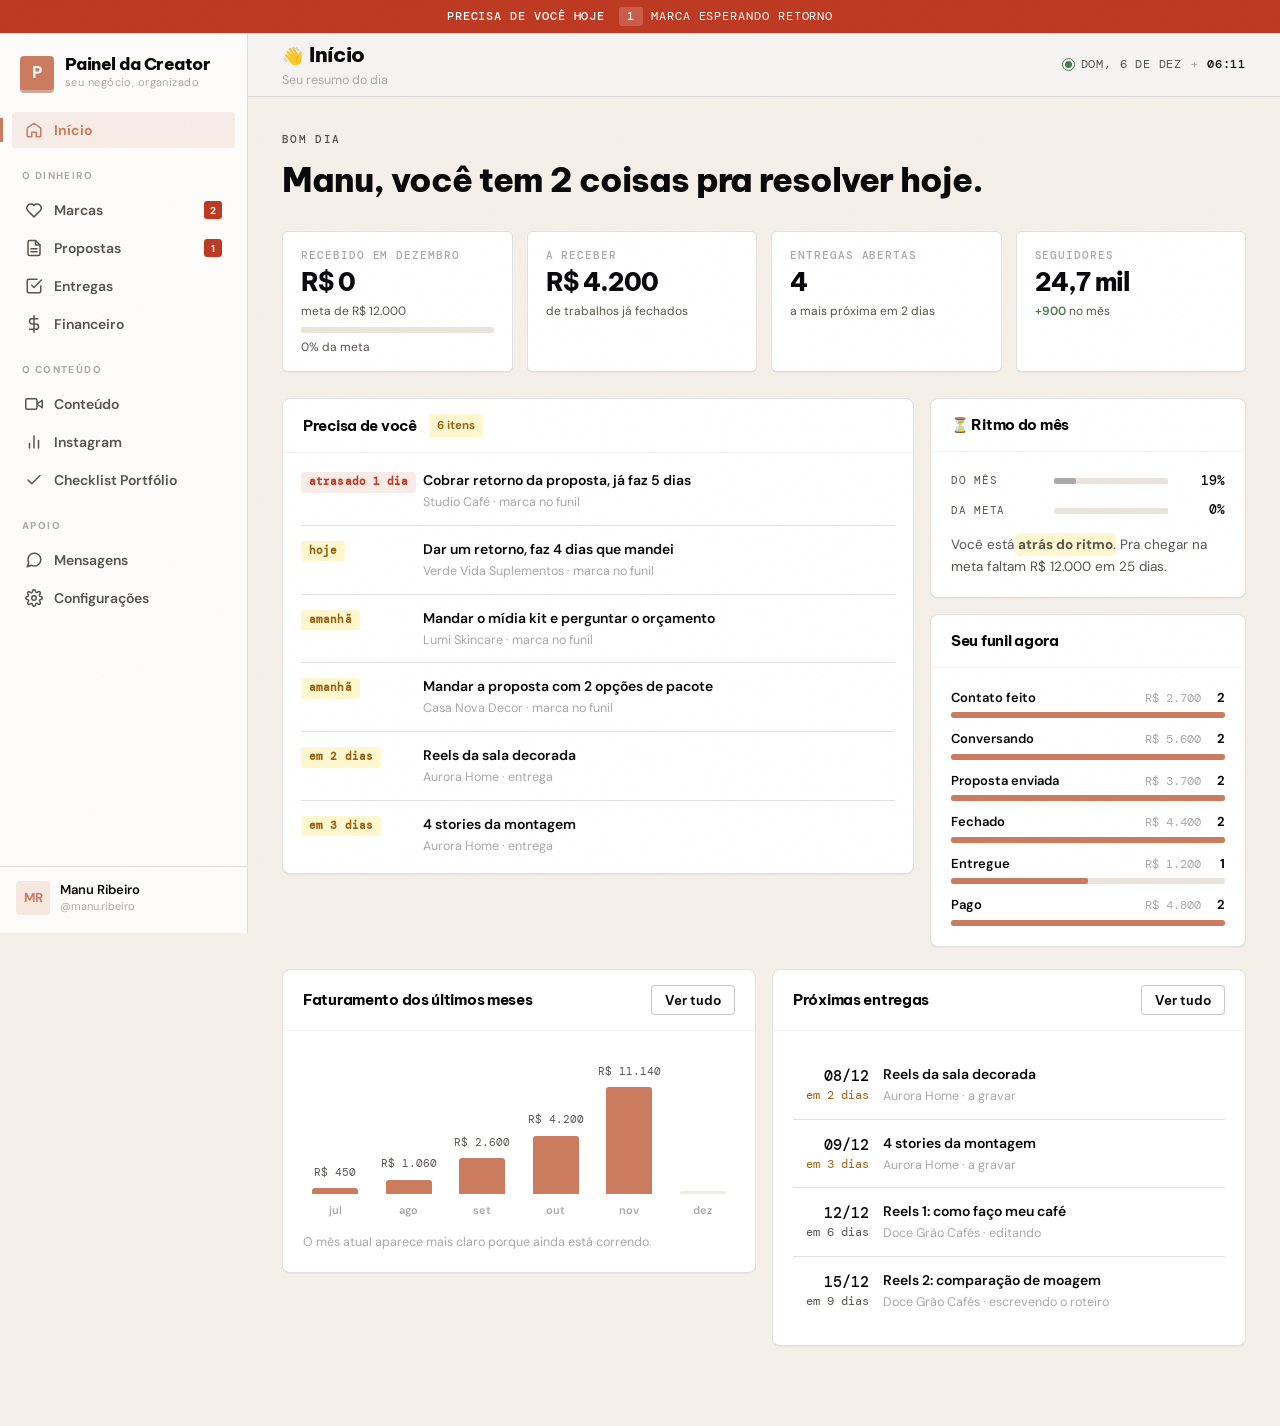
==== commit 8742807f: "Tira a faixa rolante do Início A Lara não gostou do texto correndo na horizontal. Removida a faixa, " ====
--- a/Painel-da-Creator.html
+++ b/Painel-da-Creator.html
@@ -1552,37 +1552,6 @@
 @keyframes pulsa {
     0% { transform: scale(0.7); opacity: 0.9; }
     100% { transform: scale(1.7); opacity: 0; }
-}
-
-/* ---------- faixa rolante, igual à da página de vendas ---------- */
-.faixa {
-    background: var(--accent);
-    color: #fff;
-    overflow: hidden;
-    border-radius: var(--r-sm);
-    padding: 11px 0;
-    margin-bottom: 24px;
-    position: relative;
-}
-.faixa-trilho {
-    display: flex;
-    width: max-content;
-    animation: correFaixa 42s linear infinite;
-}
-.faixa:hover .faixa-trilho { animation-play-state: paused; }
-.faixa-grupo {
-    display: flex;
-    align-items: center;
-    gap: 26px;
-    padding-right: 26px;
-    font-family: 'Be Vietnam Pro', system-ui, sans-serif;
-    font-weight: 700;
-    font-size: 14px;
-    white-space: nowrap;
-}
-@keyframes correFaixa {
-    from { transform: translateX(0); }
-    to { transform: translateX(-50%); }
 }
 
 /* ---------- marca-texto amarelo, como no texto da página dela ---------- */
@@ -1953,15 +1922,6 @@
         return d.getDate() / noMes;
     }
 
-    /* ---------- faixa rolante, igual à da página de vendas ---------- */
-    function faixa(frases) {
-        const estrela = '<span class="estrela"></span>';
-        const grupo = '<div class="faixa-grupo">' +
-            frases.map(f => estrela + '<span>' + esc(f) + '</span>').join('') +
-            '</div>';
-        return `<div class="faixa"><div class="faixa-trilho">${grupo}${grupo}</div></div>`;
-    }
-
     /* ---------- comemoração ---------- */
     const CORES_CONFETE = ['#CC7C5E', '#9C563B', '#BE3A22', '#FEF7CF', '#4B7A50', '#09090B'];
 
@@ -2015,7 +1975,7 @@
         icon, brl, brlExato, numero, compacto, data, emDias, prazoTexto, esc, iniciais,
         toast, modal, fecharModal, confirmar, copiar, vazio, barras,
         campo, input, textarea, select, lerForm,
-        agoraTexto, quantoDoMes, faixa, confete,
+        agoraTexto, quantoDoMes, confete,
         MESES, MESES_CURTO
     };
 })();
@@ -3246,8 +3206,6 @@
                 </h1>
             </div>
 
-            ${UI.faixa(frasesDaFaixa(pend, mes, meta))}
-
             <div class="stats stagger" style="margin-bottom:26px">
                 <div class="stat">
                     <div class="stat-label">Recebido em ${UI.MESES[new Date().getMonth()]}</div>
@@ -3361,27 +3319,6 @@
         raiz.querySelectorAll('[data-ir]').forEach(b => {
             b.addEventListener('click', () => App.ir(b.dataset.ir));
         });
-    }
-
-    /** frases da faixa rolante, montadas com os dados dela */
-    function frasesDaFaixa(pend, mes, meta) {
-        const f = [];
-        const urgentes = pend.filter(i => i.dias <= 0).length;
-        if (urgentes) f.push(`${urgentes} ${urgentes === 1 ? 'coisa' : 'coisas'} pra resolver hoje`);
-        if (mes.recebido) f.push(`${UI.brl(mes.recebido)} recebidos em ${UI.MESES[new Date().getMonth()]}`);
-        if (mes.aReceber) f.push(`${UI.brl(mes.aReceber)} a receber`);
-        if (meta && mes.recebido < meta) f.push(`faltam ${UI.brl(meta - mes.recebido)} pra meta`);
-        if (meta && mes.recebido >= meta) f.push('meta do mês batida');
-
-        const abertas = Store.lista('entregas').filter(e => !['aprovado', 'entregue'].includes(e.status)).length;
-        if (abertas) f.push(`${abertas} ${abertas === 1 ? 'entrega aberta' : 'entregas abertas'}`);
-
-        const ideias = Store.lista('conteudos').filter(c => c.status === 'ideia').length;
-        f.push(ideias ? `${ideias} ${ideias === 1 ? 'ideia na gaveta' : 'ideias na gaveta'}` : 'gaveta de ideias vazia');
-
-        f.push('marca parada é dinheiro parado');
-        f.push('quem não cobra retorno não fecha');
-        return f;
     }
 
     /** compara quanto do mês já passou com quanto da meta ela fez */
